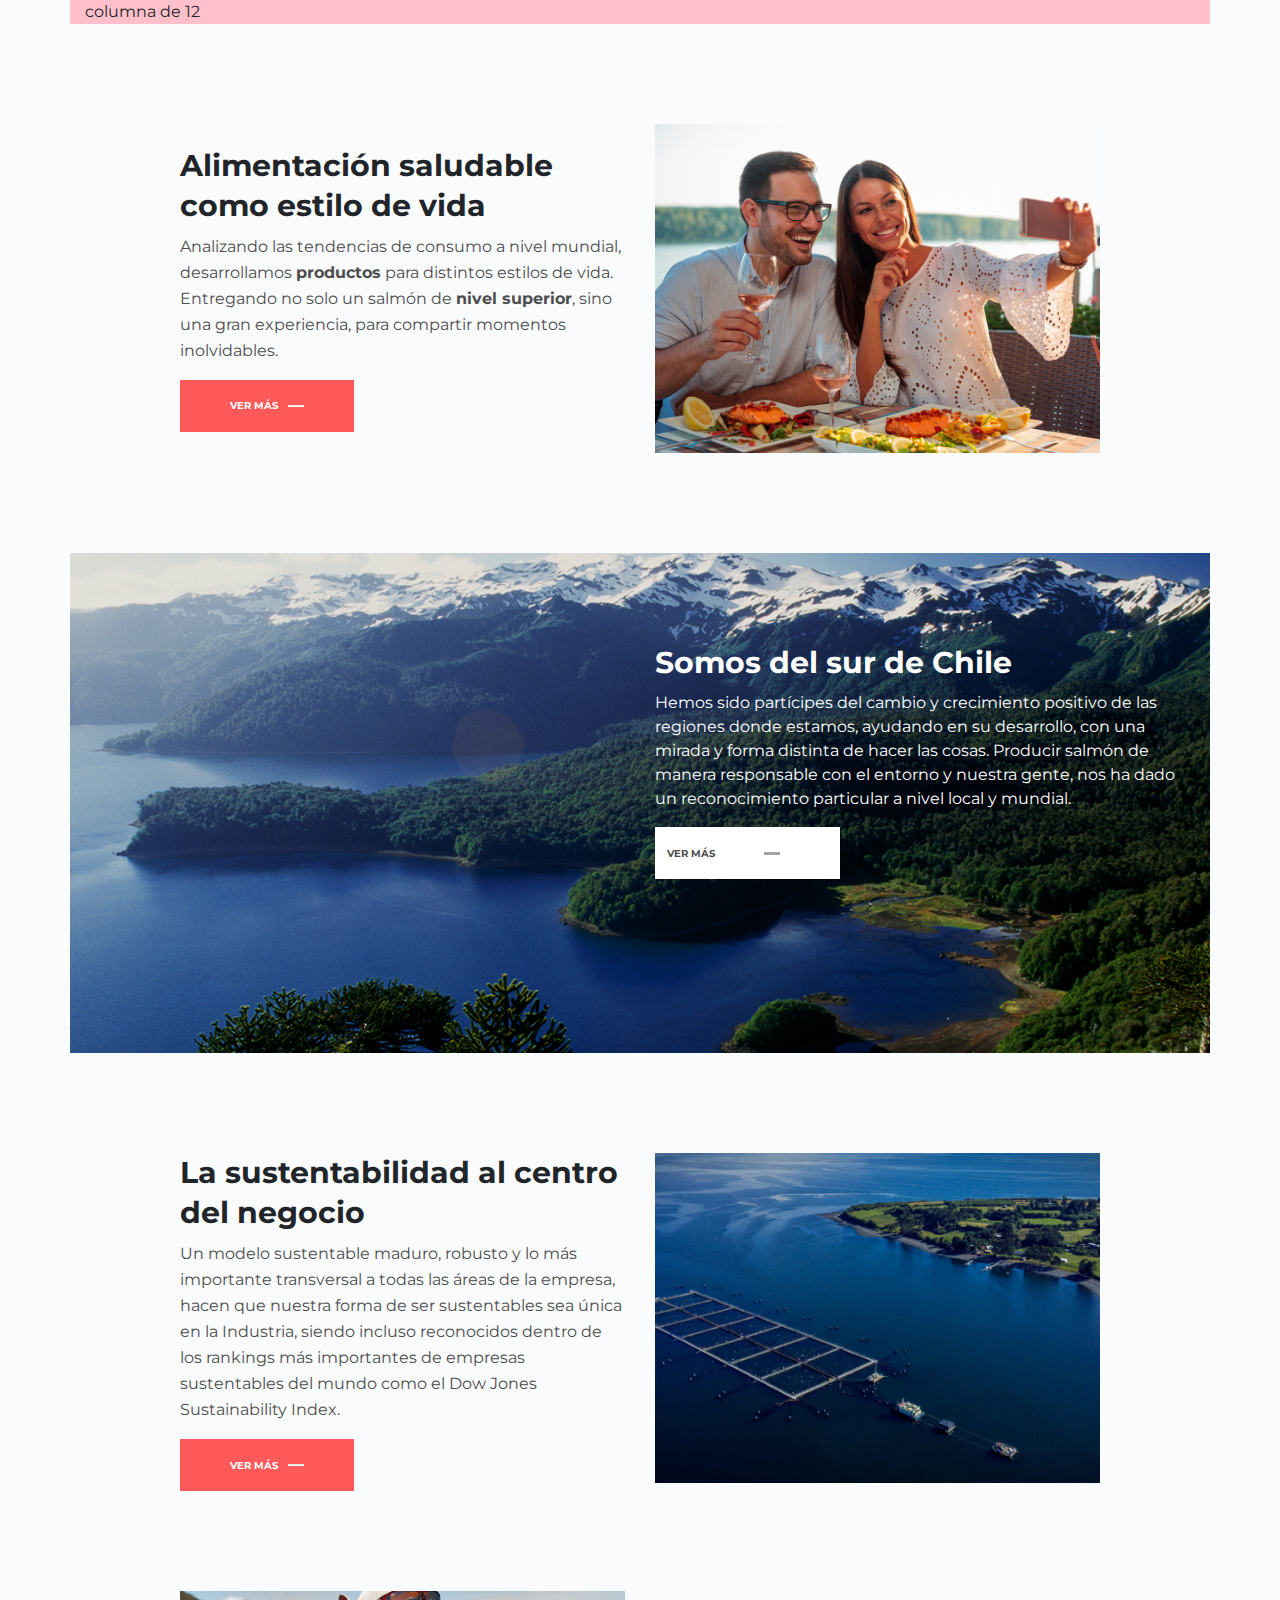
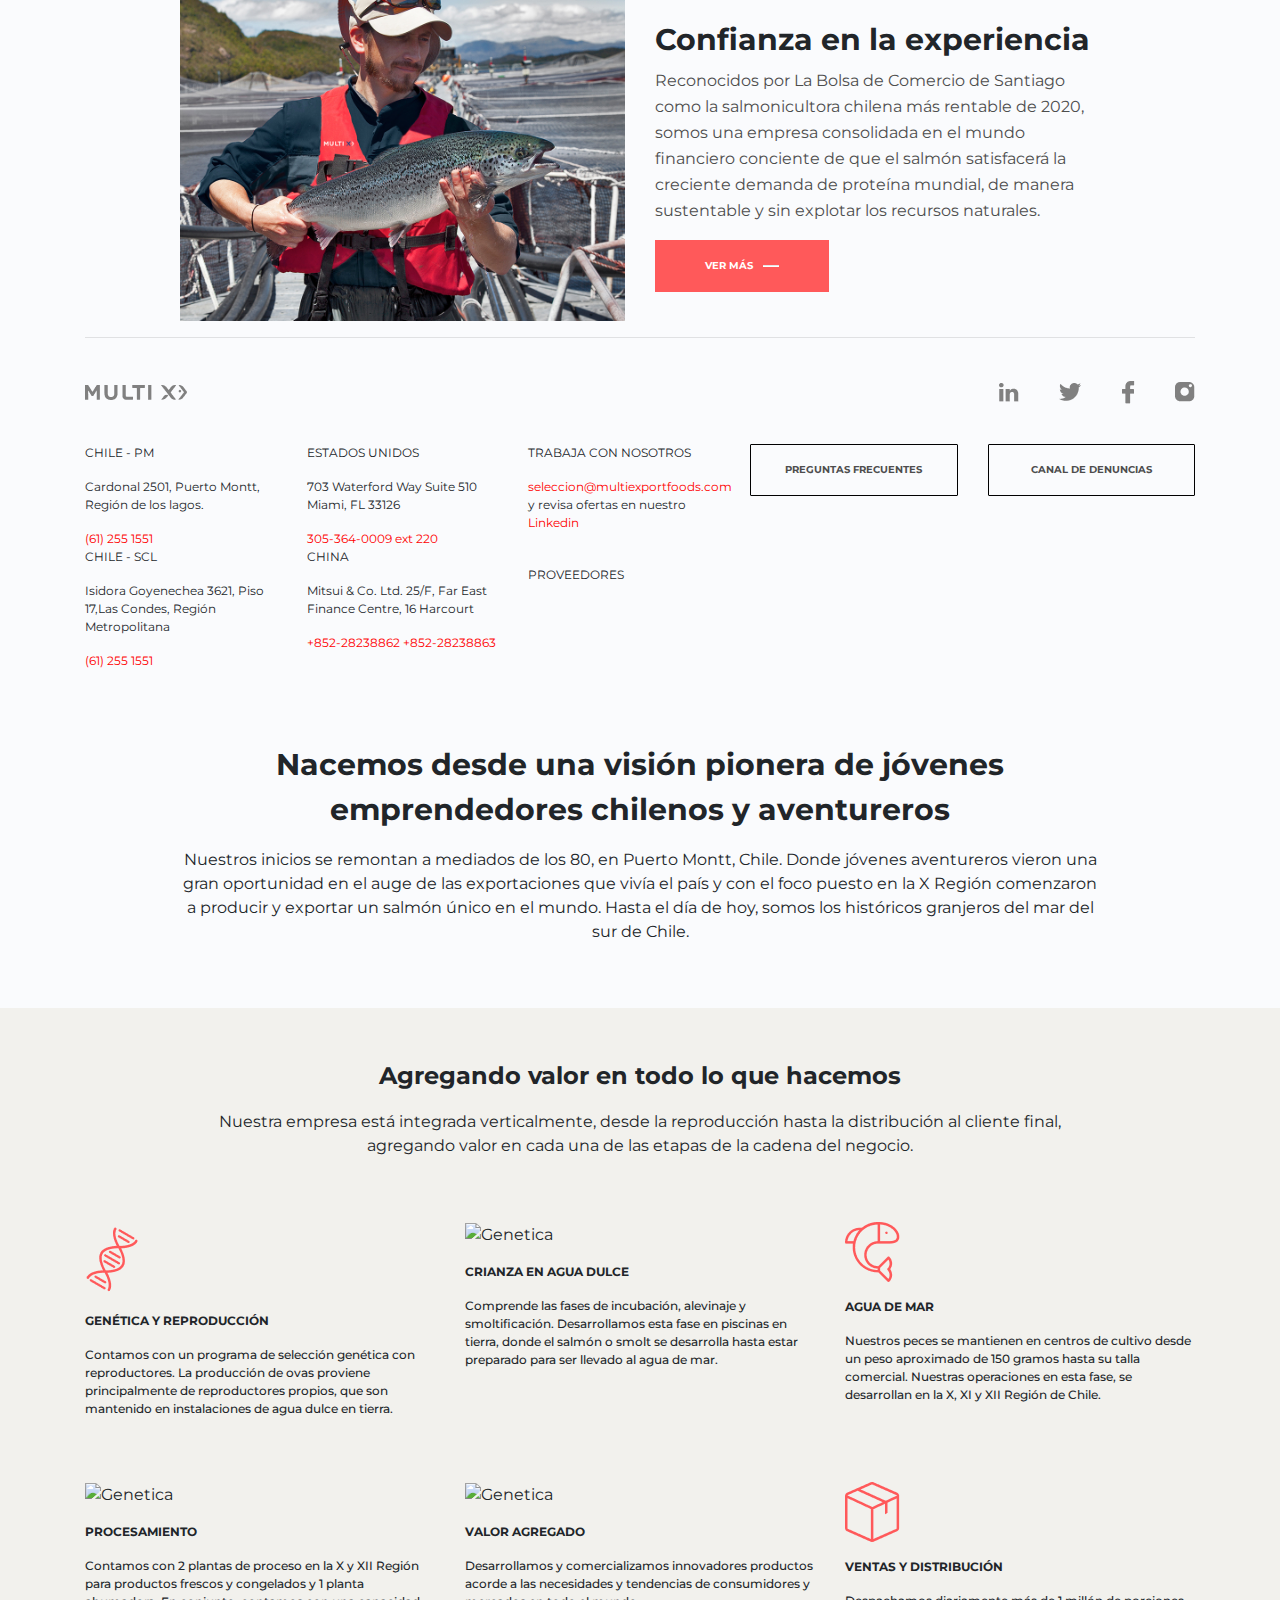
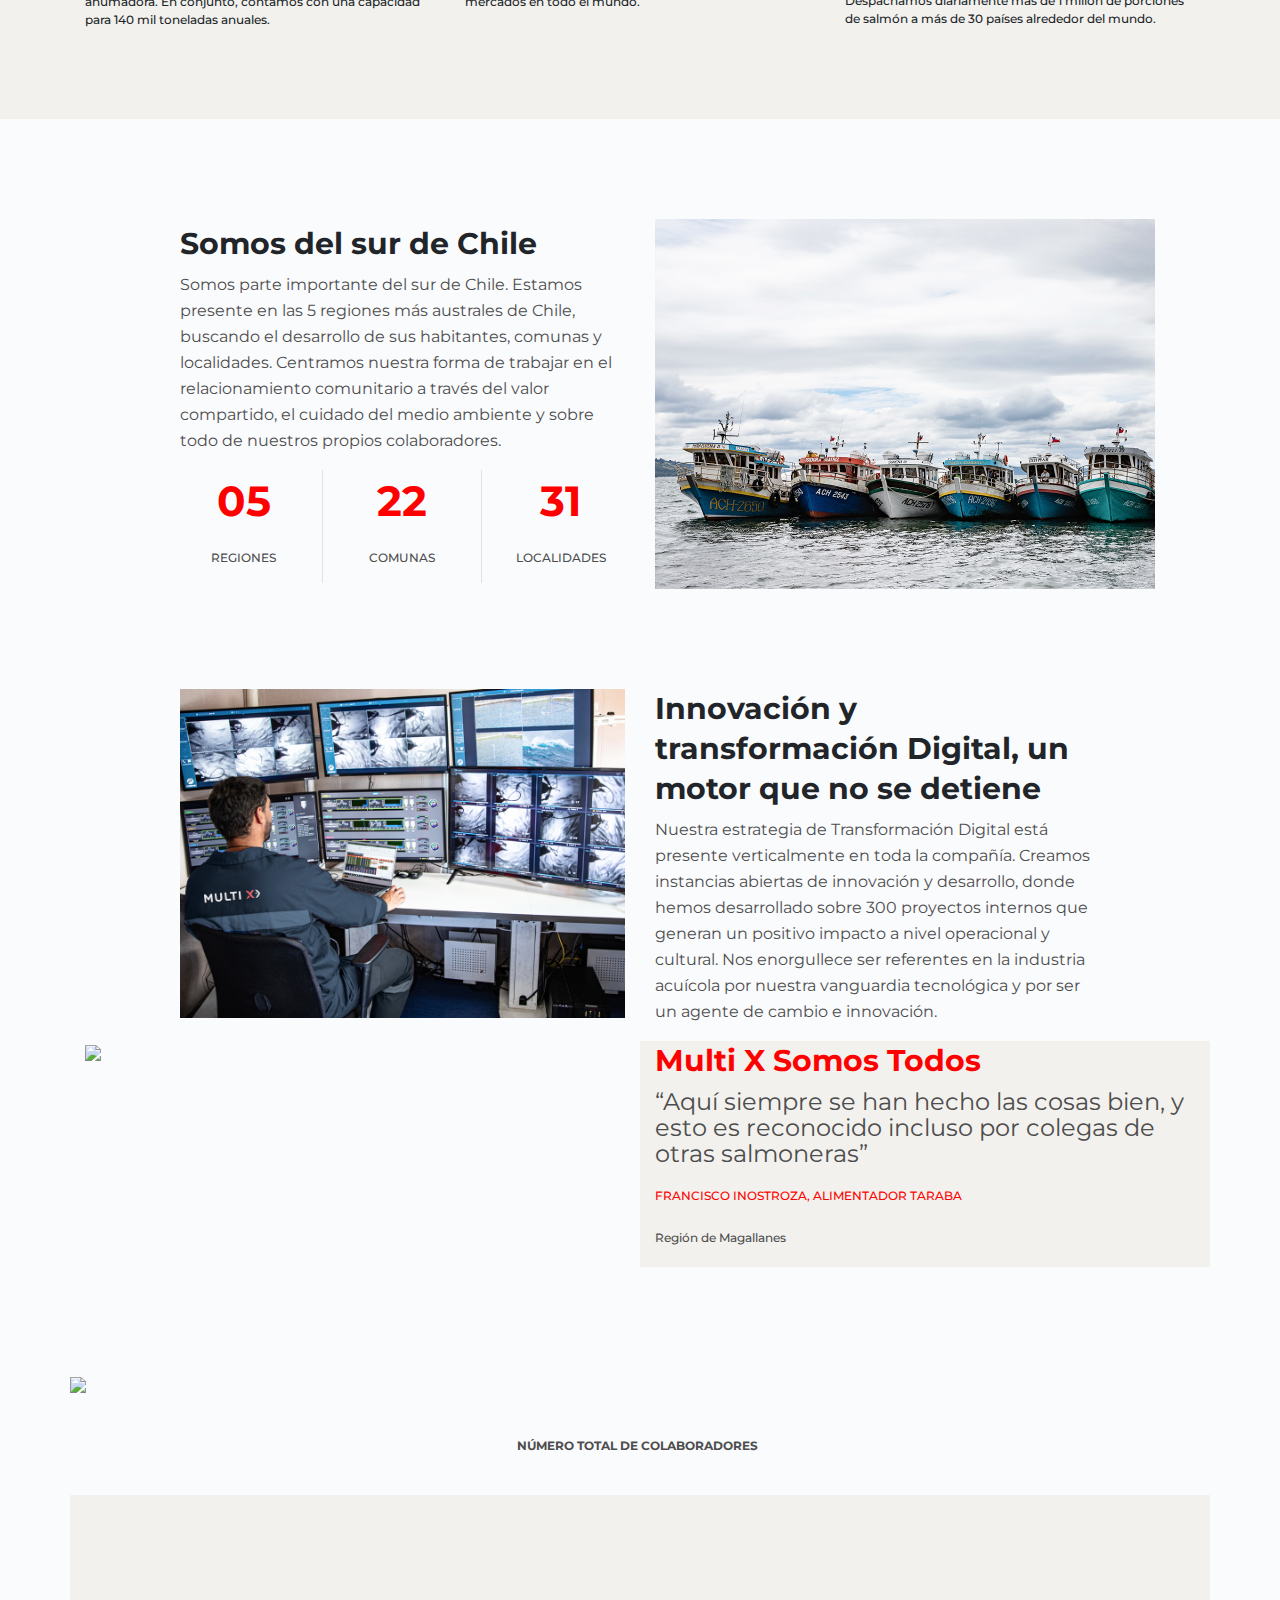
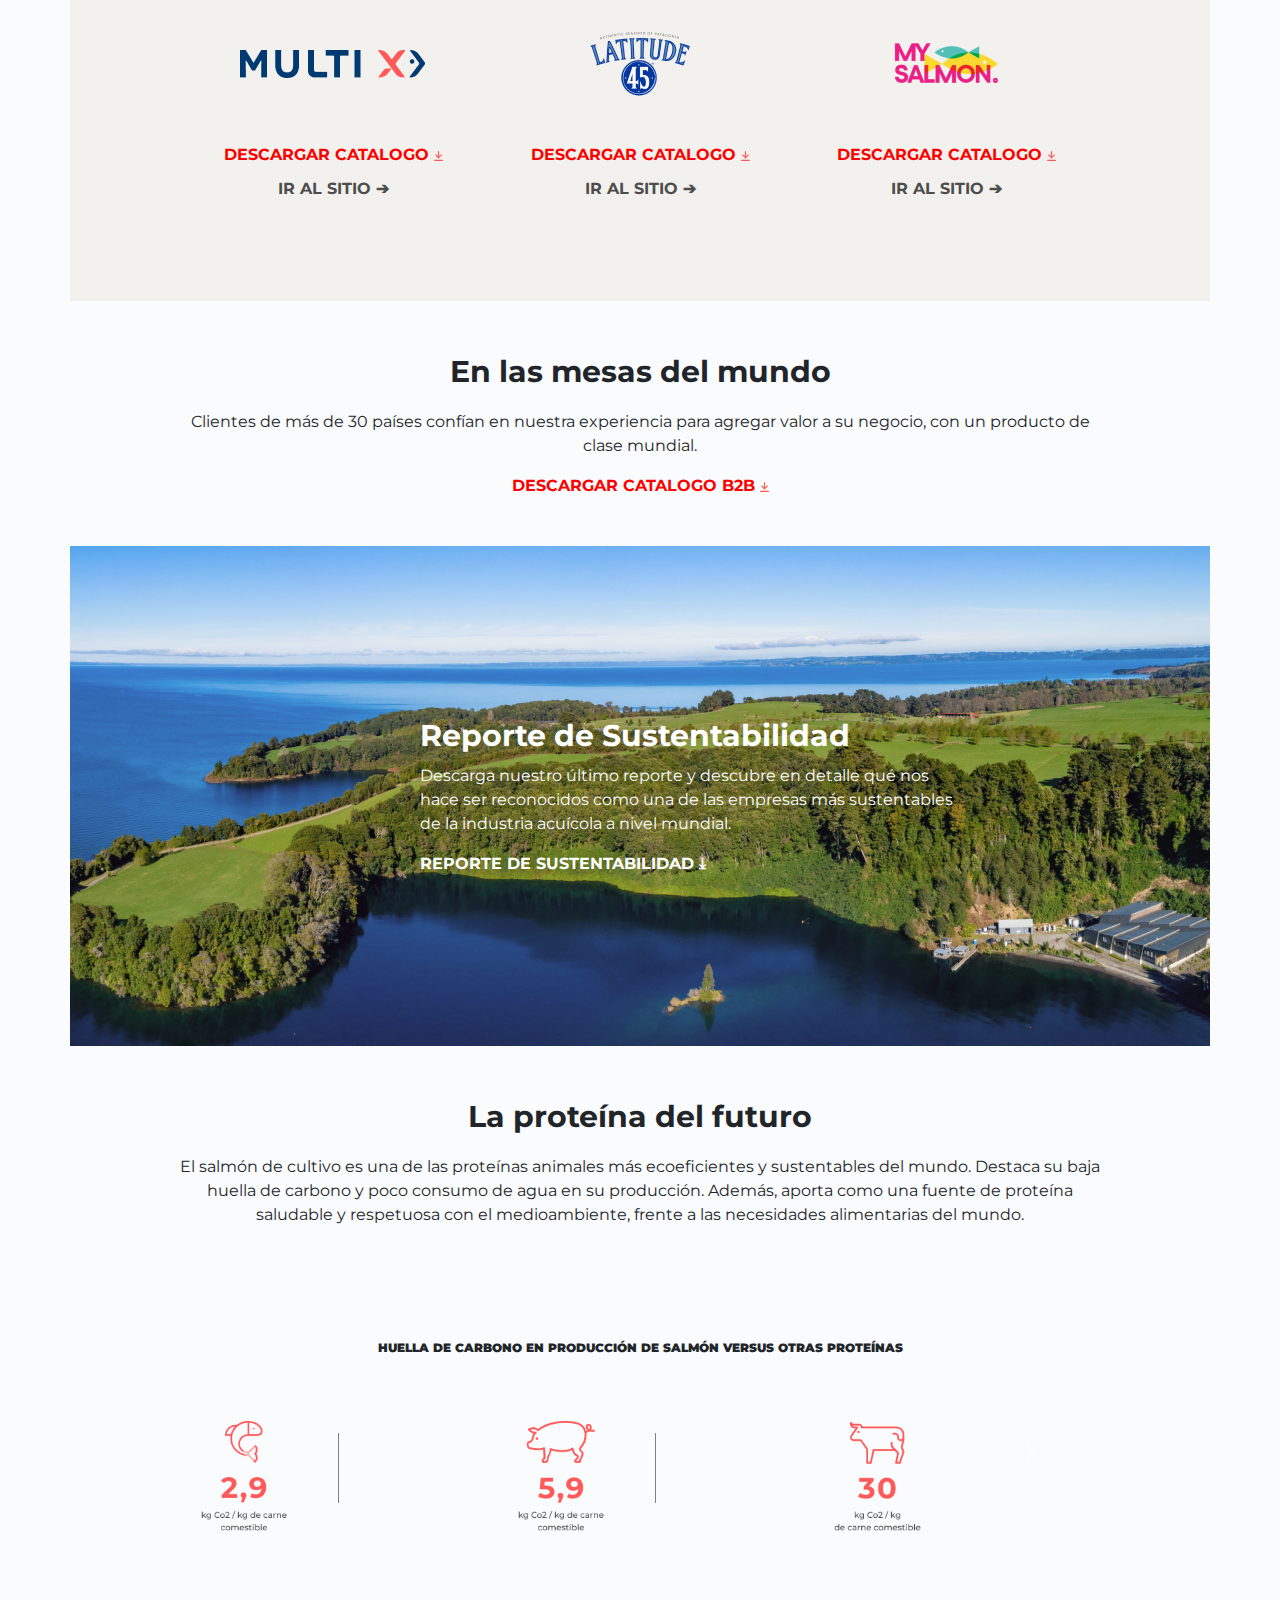
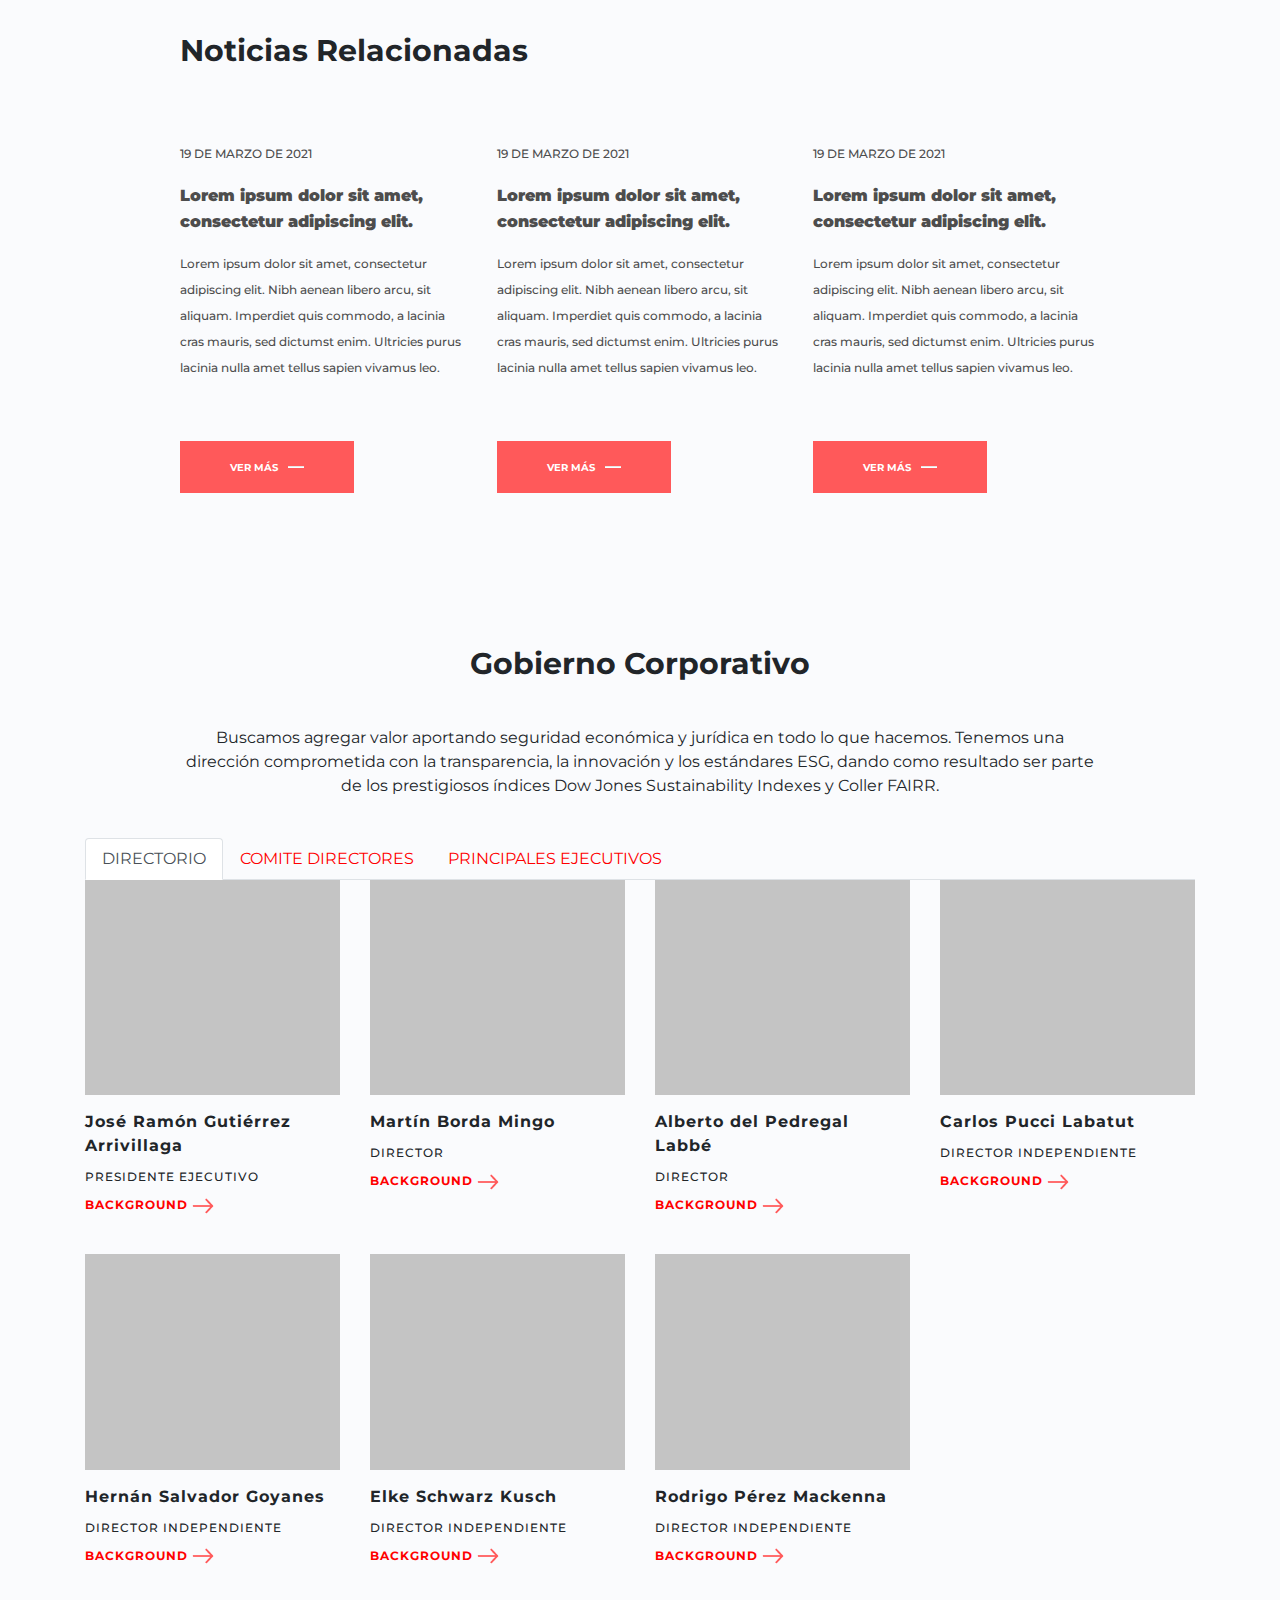
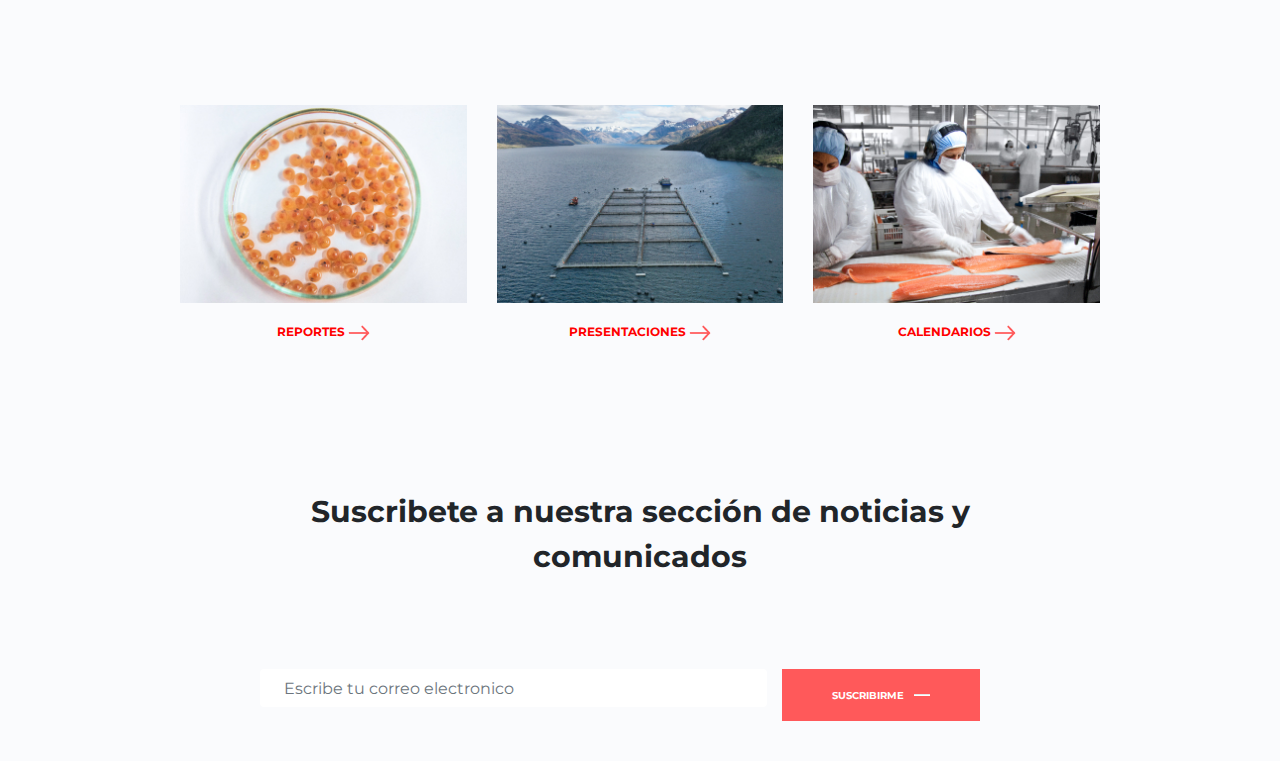
==== index.html @ 33942fae "Arreglos responsive" ====
<!DOCTYPE html>
<html lang="">
<head>
    <meta charset="UTF-8">
    <meta http-equiv="X-UA-Compatible" content="IE=edge">
    <meta name="viewport" content="width=device-width, initial-scale=1.0">
    <title></title>
    <meta name="description" content="">
    <meta name="viewport" content="width=device-width, initial-scale=1">
    <link rel="stylesheet" href="css/bootstrap.min.css">
    <link rel="stylesheet" href="css/hamburgers.css">
    <link rel="stylesheet" href="css/font-awesome.min.css">
    <link rel="stylesheet" href="css/owl.carousel.min.css">
    <link rel="stylesheet" href="css/main.css">
    <link rel="stylesheet" href="css/helpers.css">
    <link rel="stylesheet" href="css/chioarc.css">
    <link href="https://fonts.googleapis.com/css?family=Montserrat:100,200,300,400,500,700" rel="stylesheet">
    <script src="js/vendor/jquery-3.3.1.min.js"></script>
    <script src="js/vendor/modernizr-2.8.3.min.js"></script>
</head>
<body>
<div class="container">
    <div class="row">
        <div class="col-md-12" style="background: pink">
            columna de 12
        </div>
    </div>
</div>
<!-- Hero y Hero invertido -->
<div class="container mt-100 mb-100">
    <div class="row">
        <div class="col-xl-10 offset-xl-1 col-md-12 offset-md-0" >
            <div class="row">
                <div class="col-md-12 col-lg-6 d-flex justify-content-center font30 flex-column">
                    <h2>Alimentación saludable como estilo de vida</h2>
                    <p class="column_container_text font16">Analizando las tendencias de consumo a nivel mundial, desarrollamos <b>productos</b> para distintos estilos de vida. Entregando no solo un salmón de <b>nivel superior</b>, sino una gran experiencia, para compartir momentos inolvidables.</p>
                    <div class="d-none d-lg-block d-xl-block">
                        <a href="" class="btn btn-red text-capitalize">VER MÁS<hr></a>
                    </div>
                </div>
                <div class="col-md-12 col-lg-6 text-center">
                    <img class="img-fluid" src="img/image26.jpg">
                    <a href="" class="btn btn-red text-capitalize mt-40 d-lg-none d-xl-none">VER MÁS<hr></a>
                </div>
            </div>
        </div>
    </div>
</div>
<!-- Banner 02-->
<div class="container" style="background-image: url(img/H321.png); height:500px;">
    <div class="row justify-content-center">
        <div class="col-md-6">
        </div>
        <div class="col-md-6 d-flex justify-content-center flex-column">
            <h2 class="color-white" style="justify-content: flex-end; margin-top: 90px">Somos del sur de Chile</h2>
            <p class="font16 color-white">Hemos sido partícipes del cambio y crecimiento positivo de las regiones donde estamos, ayudando en su desarrollo, con una mirada y forma distinta de hacer las cosas. Producir salmón de manera responsable con el entorno y nuestra gente, nos ha dado un reconocimiento particular a nivel local y mundial.</p>
            <a href="" class="btn btn-white text-capitalize">VER MÁS<hr color="#4D4D4D" /></a>
        </div>
    </div>
</div>
<!-- Imagen Derecha + parrafo -->
<div class="container mt-100 mb-100">
    <div class="row">
        <div class="col-md-10 offset-md-1">
            <div class="row">
                <div class="col-md-6 d-flex justify-content-center font30 flex-column">
                    <h2>La sustentabilidad al centro del negocio</h2>
                    <p class="column_container_text font16">Un modelo sustentable maduro, robusto y lo más importante transversal a todas las áreas de la empresa, hacen que nuestra forma de ser sustentables sea única en la Industria, siendo incluso reconocidos dentro de los rankings más importantes de empresas sustentables del mundo como el Dow Jones Sustainability Index.</p>
                    <a href="" class="btn btn-red text-capitalize">VER MÁS<hr color="#ffffff" /></a>
                </div>
                <div class="col-md-6">
                    <img class="img-fluid" src="img/image27.jpg">
                </div>
            </div>
        </div>
    </div>
</div>
<!-- Imagen Izquierda + parrafo -->
<div class="container">
    <div class="row">
        <div class="col-md-10 offset-md-1">
            <div class="row">
                <div class="col-md-6">
                    <img class="img-fluid" src="img/image25.jpg">
                </div>   
                <div class="col-md-6 d-flex justify-content-md-center font30 flex-column"> 
                    <h2>Confianza en la experiencia</h2>
                    <p class="column_container_text font16">Reconocidos por La Bolsa de Comercio de Santiago como la salmonicultora chilena más rentable de 2020, somos una empresa consolidada en el mundo financiero conciente de que el salmón satisfacerá la creciente demanda de proteína mundial, de manera sustentable y sin explotar los recursos naturales.</p>
                    <a href="" class="btn btn-red text-capitalize">VER MÁS<hr color="#ffffff" /></a>
                </div>
            </div>
        </div>
    </div>
</div>


<!-- Footer-->
<footer>
    <div class="container"> 
        <hr class="new1"> 
        <br>      
        <div class="row footer_multix">
            <div class="col-md-6" >
                <img src="img/multiX.png" ALT="MultiX" WIDTH=102 height=15>
            </div>
            <div class="col-md-6 footer_multix__nav d-flex justify-content-end">
                <a href="" class="ml-40"><img src="img/in.png" alt="Linkedin" ></a>
                <a href="" class="ml-40"><img src="img/tw.png" alt="Twitter" ></a>
                <a href="" class="ml-40"><img src="img/fb.png" alt="Facebook" ></a>
                <a href="" class="ml-40"><img src="img/ins.png" alt="Instagram" ></a>
            </div>
        </div>
        <div class="row mt-40">
            <div class="col-md-7">
                <div class="row">
                    <div class="col-md-4 font12">
                        <p>CHILE - PM</p>
                        <p>Cardonal 2501, Puerto Montt, Región de los lagos.</p>
                        <a href="tel:+612551551" class="color-red">(61) 255 1551</a>
                        <br>
                        <p>CHILE - SCL</p>
                        <p>Isidora Goyenechea 3621, Piso 17,Las Condes, Región Metropolitana</p>
                        <a href="tel:+612551551" class="color-red">(61) 255 1551</a>
                    </div>
                    <div class="col-md-4 font12">
                        <p>ESTADOS UNIDOS</p>
                        <p>703 Waterford Way Suite 510 Miami, FL 33126</p>
                        <a href="tel:3053640009" class="color-red">305-364-0009 ext 220</a>
                        <br>
                        <p>CHINA</p>
                        <p>Mitsui & Co. Ltd. 25/F, Far East Finance Centre, 16 Harcourt</p>
                        <a href="tel:+85228238862" class="color-red">+852-28238862</a>
                        <a href="tel:+85228238863" class="color-red">+852-28238863</a>
                    </div>
                    <div class="col-md-4 font12">
                        <p>TRABAJA CON NOSOTROS</p>
                        <p><a href="mailto:seleccion@multiexportfoods.com">seleccion@multiexportfoods.com</a> y revisa ofertas en nuestro <a href="">Linkedin</a></p>
                        <br>
                        <p>PROVEEDORES</p>
                    </div>
                </div>
            </div>
            <div class="col-md-5 font12">
                <div class="row">
                    <div class="col-md-6">
                        <a href="" class="btn btn-white-border">PREGUNTAS FRECUENTES</a>
                    </div>
                    <div class="col-md-6">
                        <a href="" class="btn btn-white-border">CANAL DE DENUNCIAS</a>
                    </div>
                </div>
            </div>
        </div> 
        <br>  
    </div>
</footer>
<!-- END Footer-->
<!-- Banner principa interiores-->
<div class="container">
    <div class="row">
        <div class="col-md-10 offset-md-1 d-flex justify-content-md-center flex-column text-center bg-whitegray">
            <br><br>
            <p class="font700 font30">Nacemos desde una visión pionera de jóvenes emprendedores chilenos y aventureros</p>
            <p class="font400 font16 lh24">Nuestros inicios se remontan a mediados de los 80, en Puerto Montt, Chile. Donde jóvenes aventureros vieron una gran oportunidad en el auge de las exportaciones que vivía el país y con el foco puesto en la X Región comenzaron a producir y exportar un salmón único en el mundo. Hasta el día de hoy, somos los históricos granjeros del mar del sur de Chile.</p>
            <br><br>
        </div>
    </div>  
</div>
<!-- Servicios-->
<div class="bg-grey-light pt-50 pb-50">
    <div class="container">
        <div class="row">
            <div class="col-md-10 offset-md-1 text-center">
                <p class="font700 font24">Agregando valor en todo lo que hacemos</p>
                <p class="font400 font16">Nuestra empresa está integrada verticalmente, desde la reproducción hasta la distribución al cliente final, agregando valor en cada una de las etapas de la cadena del negocio.</p>
                <br><br>
            </div>
        </div>

        <div class="row">
            <div class="col-md-4" >
                <p><img src="img/genetica.png" ALT="Genetica"></img><br></p>
                <p class="font700 font12">GENÉTICA Y REPRODUCCIÓN</p>
                <p class="font500 font12">Contamos con un programa de selección genética con reproductores. La producción de ovas proviene principalmente de reproductores propios, que son mantenido en instalaciones de agua dulce en tierra. </p>
            </div>
            <div class="col-md-4" >
                <p><img src="img/agua.png" ALT="Genetica"></img><br></p>
                <p class="font700 font12">CRIANZA EN AGUA DULCE</p>
                <p class="font500 font12">Comprende las fases de incubación, alevinaje y smoltificación. Desarrollamos esta fase en piscinas en tierra, donde el salmón o smolt se desarrolla hasta estar preparado para ser llevado al agua de mar.</p>
            </div>
            <div class="col-md-4" >
                <p><img src="img/mar.png" ALT="Genetica"></img><br></p>
                <p class="font700 font12">AGUA DE MAR</p>
                <p class="font500 font12">Nuestros peces se mantienen en centros de cultivo desde un peso aproximado de 150 gramos hasta su talla comercial. Nuestras operaciones en esta fase, se desarrollan en la X, XI y XII Región de Chile. </p>
            </div>
        </div>
        <br><br>
        <div class="row">
            <div class="col-md-4" >
                <p><img src="img/procesamiento.png" ALT="Genetica"></img><br></p>
                <p class="font700 font12">PROCESAMIENTO</p>
                <p class="font500 font12">Contamos con 2 plantas de proceso en la X y XII Región para productos frescos y congelados y 1 planta ahumadora. En conjunto, contamos con una capacidad para 140 mil toneladas anuales.</p>
            </div>
            <div class="col-md-4" >
                <p><img src="img/valor.png" ALT="Genetica"></img><br></p>
                <p class="font700 font12">VALOR AGREGADO</p>
                <p class="font500 font12">Desarrollamos  y comercializamos innovadores productos acorde a las necesidades y tendencias de consumidores y mercados en todo el mundo. </p>
            </div>
            <div class="col-md-4" >
                <p><img src="img/distribucion.png" ALT="Genetica"></img><br></p>
                <p class="font700 font12">VENTAS Y DISTRIBUCIÓN</p>
                <p class="font500 font12">Despachamos diariamente más de 1 millón de porciones de salmón a más de 30 países alrededor del mundo. </p>
            </div>
        </div>
        <br>
    </div>
</div>

<!-- Somos el sur de chile -->
<div class="container mt-100 mb-100">
    <div class="row">
        <div class="col-md-10 offset-md-1">
            <div class="row">
                <div class="col-md-6 d-flex justify-content-center font30 flex-column">
                    <h2>Somos del sur de Chile</h2>
                    <p class="column_container_text font16">Somos parte importante del sur de Chile. Estamos presente en las 5 regiones más australes de Chile, buscando el desarrollo de sus habitantes, comunas y localidades. Centramos nuestra forma de trabajar en el relacionamiento comunitario a través del valor compartido, el cuidado del medio ambiente y sobre todo de nuestros propios colaboradores. </p>
                    <div class="row">
                        <div class="col-md-4 d-flex justify-content-center border-right border-right--grey-light flex-column text-center">
                            <p class="font42 font700 color-red">05</p>
                            <p class="font12 font500 color-gray">REGIONES</p>  
                        </div>
                        
                        <div class="col-md-4 d-flex justify-content-center border-right border-right--grey-light flex-column text-center">
                            <p class="font42 font700 color-red">22</p>
                            <p class="font12 font500 color-gray">COMUNAS</p>
                        </div>
                        
                        <div class="col-md-4 d-flex justify-content-center flex-column text-center">
                            <p class="font42 font700 color-red">31</p>
                            <p class="font12 font500 color-gray">LOCALIDADES</p>
                        </div>
                    </div>
                </div>
                <div class="col-md-6">
                    <img class="" src="img/image21.png">
                </div>
            </div>
        </div>
    </div>
</div>
<!-- Innovacion y transformacion digital-->
<div class="container">
    <div class="row">
        <div class="col-md-10 offset-md-1">
            <div class="row">
                <div class="col-md-12 col-lg-6 order-lg-1 d-flex justify-content-md-center font30 flex-column mb-lg-20"> 
                    <h2>Innovación y transformación Digital, un motor que no se detiene</h2>
                    <p class="column_container_text font16">Nuestra estrategia de Transformación Digital está presente verticalmente en toda la compañía. Creamos instancias abiertas de innovación y desarrollo, donde hemos desarrollado sobre 300 proyectos internos que generan un positivo impacto a nivel operacional y cultural. Nos enorgullece ser referentes en la industria acuícola por nuestra vanguardia tecnológica y por ser un agente de cambio e innovación. </p>
                </div>
                <div class="col-md-12 col-lg-6">
                    <img class="img-fluid" src="img/image22.png">
                </div>
            </div>
        </div>
    </div>
</div> 
<!-- Banner 03 -->
<div class="container">
    <div class="row">
        <div class="col-6">
            <img class="" src="img/nuestragente02.jpg">
        </div>   
        <div class="col-6 d-flex justify-content-md-center font30 color-red flex-column " style="background: #F2F1ED "> 
            <h2>Multi X Somos Todos</h2>
            <p class="column_container_text font24 font400">“Aquí siempre se han hecho las cosas bien, y esto es reconocido incluso por colegas de otras salmoneras”</p>
            <p class="column_container_text font12 font500 color-red">FRANCISCO INOSTROZA, ALIMENTADOR TARABA</p>
            <p class="column_container_text font12 font500 ">Región de Magallanes</p>
        </div>
    </div>
</div>
<!-- Destacado 01 -->
<div class="container mt-20 mb-20">
    <div class="row">
        <div class="col d-flex justify-content-md-center" style="padding:90px 0px 0px 0px">
            <img class="img-fluid" src="img/group52.png"></img>
        </div>
    </div>    
    <div class="row">
        <div class="col d-flex justify-content-md-center" style="padding:40px 5px 0px 0px">
            <p class="column_container_text font12 font700 ">NÚMERO TOTAL DE COLABORADORES</p>
        </div>   
    </div>
</div>
<!-- Destacado 02 -->
<div class="container pt-100 pb-100 bg-grey-light">
    <div class="row">
        <div class="col-md-10 offset-md-1 d-flex justify-content-md-center flex-row align-items-center" >
            <div class="col-12 col-md-4 d-flex justify-content-md-center flex-column align-items-center">
                <div class="square-responsive">
                    <div class="square-responsive__inner d-flex justify-content-center align-items-center">
                        <img class="" src="img/LogoMultiX.png">
                    </div>
                </div>
                <a href="" class="color-red text700 text12 mb-10 mt-10"><b>DESCARGAR CATALOGO </b><img src="img/flechaabajo.png"></a>
                <a href="" class="color-gray text700 text12 n1"><b>IR AL SITIO &#10132;</b></a>
            </div>
            <div class="col-12 col-md-4 d-flex justify-content-md-center flex-column align-items-center">
                <div class="square-responsive">
                    <div class="square-responsive__inner d-flex justify-content-center align-items-center">
                        <img class="" src="img/LogoLatitude.png"></img>
                    </div>
                </div>
                <a href="" class="color-red text700 text12 mb-10 mt-10"><b>DESCARGAR CATALOGO </b><img src="img/flechaabajo.png"></a>
                <a href="" class="color-gray text700 text12 n1"><b>IR AL SITIO &#10132;</b></a>
            </div>
            <div class="col-12 col-md-4 d-flex justify-content-md-center flex-column align-items-center">
                <div class="square-responsive">
                    <div class="square-responsive__inner d-flex justify-content-center align-items-center">
                        <img class="" src="img/LogoMySalmon.png"></img>
                    </div>
                </div>
                <a href="" class="color-red text700 text12 mb-10 mt-10"><b>DESCARGAR CATALOGO </b><img src="img/flechaabajo.png"></a>
                <a href="" class="color-gray text700 text12 n1"><b>IR AL SITIO &#10132;</b></a>
            </div>
        </div>
    </div>    
</div>
<!-- Destacado 03-->
<div class="container">
    <div class="row">
        <div class="col-md-10 offset-md-1 d-flex justify-content-md-center flex-column text-center bg-whitegray">
            <br><br>
            <p class="font700 font30">En las mesas del mundo</p>
            <p class="font400 font16 lh24">Clientes de más de 30 países confían en nuestra experiencia para agregar valor a su negocio, con un producto de clase mundial.</p>
            <a href="" class="color-red text700 text12 "style="white-space:nowrap;"><b>DESCARGAR CATALOGO B2B </b><img src="img/flechaabajo.png"></img></a>
            <br><br>
        </div>
    </div>  
</div>
<!-- Sustentabilidad-->
<div class="container" style="background-image: url(img/image31.jpg); height:500px;">
    <div class="row d-flex justify-content-center">
        <div class="col-md-6 d-flex justify-content-center flex-column mt-80 ml-100 mb-60"">
            <h2 class="color-white d-flex justify-content-start mt-90">Reporte de Sustentabilidad</h2>
            <p class="font16 color-white">Descarga nuestro último reporte y descubre en detalle qué nos hace ser reconocidos como una de las empresas más sustentables de la industria acuícola a nivel mundial.</p>
            <a href="" class="n2 color-white text700 text12 "><b>REPORTE DE SUSTENTABILIDAD  &#10515;</b></a>
        </div>
        <div class="col-md-6">
        </div>
    </div>
</div>
<!-- Destacado 04-->
<div class="container">
    <div class="row">
        <div class="col-md-10 offset-md-1 d-flex justify-content-md-center flex-column text-center bg-whitegray">
            <br><br>
            <p class="font700 font30">La proteína del futuro</p>
            <p class="font400 font16 lh24">El salmón de cultivo es una de las proteínas animales más ecoeficientes y sustentables del mundo. Destaca su baja huella de carbono y poco consumo de agua en su producción. Además, aporta como una fuente de proteína saludable y respetuosa con el medioambiente, frente a las necesidades alimentarias del mundo.</p>
            <br><br>
        </div>
    </div>  
</div>
<!-- Slider 01-->
<div class="container">
    <div class="row">
        <div class="col-md-10 offset-md-1 d-flex justify-content-md-center flex-column text-center bg-whitegray">
            <br><br>
            <p class="font700 font12"><b>HUELLA DE CARBONO EN PRODUCCIÓN DE SALMÓN VERSUS OTRAS PROTEÍNAS</b></p>

            <div id="carouselControls" class="carousel slide" data-ride="carousel">
                <div class="carousel-inner">
                    <div class="carousel-item active">
                        <br><br>
                        <div class="row">
                            <div class="col-md-2 d-flex justify-content-center flex-column text-center">
                                <img class="d-block w-100" src="img/pescado.png" alt="First slide">
                            </div>
                            <div class="col-md-2 d-flex justify-content-center flex-column text-center">
                                <p class="vertical-line"></p>
                            </div>
                            <div class="col-md-2 d-flex justify-content-center flex-column text-center">
                                <img class="d-block w-100" src="img/cerdo.png" alt="First slide">
                            </div>
                            <div class="col-md-2 d-flex justify-content-center flex-column text-center">
                                <p class="vertical-line"></p>
                            </div>
                            <div class="col-md-2 d-flex justify-content-center flex-column text-center">
                                <img class="d-block w-100" src="img/carne.png" alt="First slide">
                            </div>
                            <div class="col-md-2 d-flex justify-content-center flex-column text-center">
                                <p></p>
                            </div>
                        </div>
                    </div>
                    <div class="carousel-item">
                        <img class="d-block w-100" src="img/HuelladeCarbono.jpg" alt="Second slide">
                    </div>
                    <div class="carousel-item">
                        <img class="d-block w-100" src="img/HuelladeCarbono.jpg" alt="Third slide">
                    </div>
                </div>
                <a class="carousel-control-prev" href="#carouselControls" role="button" data-slide="prev">
                    <span class="carousel-control-prev-icon" aria-hidden="true"></span>
                    <span class="sr-only">Previous</span>
                </a>
                <a class="carousel-control-next" href="#carouselControls" role="button" data-slide="next">
                    <span class="carousel-control-next-icon" aria-hidden="true"></span>
                    <span class="sr-only">Next</span>
                </a>
            </div>
        </div>
    </div>
</div>
<!-- Noticias 01 -->
<div class="container mt-100 mb-100">
    <div class="row">
        <div class="col-md-10 offset-md-1  font700 font 30">
            <h2 class="mb-70">Noticias Relacionadas</h2>
        </div>
        <div class="col-md-10 offset-md-1">
            <div class="row d-flex flex-nowrap">
                <div class="col-md-4 d-flex justify-content-center font30 flex-column">
                    <p class="column_container_text font500 font12">19 DE MARZO DE 2021</p>
                    <p class="column_container_text font700 font16"><b>Lorem ipsum dolor sit amet, consectetur adipiscing elit.</b></p>
                    <p class="column_container_text font500 font12 mb-60">Lorem ipsum dolor sit amet, consectetur adipiscing elit. Nibh aenean libero arcu, sit aliquam. Imperdiet quis commodo, a lacinia cras mauris, sed dictumst enim. Ultricies purus lacinia nulla amet tellus sapien vivamus leo.</p>
                    <a href="" class="btn btn-red text-capitalize">VER MÁS<hr color="#ffffff" /></a>
                </div>
                <div class="col-md-4 d-flex justify-content-center font30 flex-column">
                    <p class="column_container_text font500 font12">19 DE MARZO DE 2021</p>
                    <p class="column_container_text font700 font16"><b>Lorem ipsum dolor sit amet, consectetur adipiscing elit.</b></p>
                    <p class="column_container_text font500 font12 mb-60">Lorem ipsum dolor sit amet, consectetur adipiscing elit. Nibh aenean libero arcu, sit aliquam. Imperdiet quis commodo, a lacinia cras mauris, sed dictumst enim. Ultricies purus lacinia nulla amet tellus sapien vivamus leo.</p>
                    <a href="" class="btn btn-red text-capitalize">VER MÁS<hr color="#ffffff" /></a>
                </div>
                <div class="col-md-4 d-flex justify-content-center font30 flex-column">
                    <p class="column_container_text font500 font12">19 DE MARZO DE 2021</p>
                    <p class="column_container_text font700 font16"><b>Lorem ipsum dolor sit amet, consectetur adipiscing elit.</b></p>
                    <p class="column_container_text font500 font12 mb-60">Lorem ipsum dolor sit amet, consectetur adipiscing elit. Nibh aenean libero arcu, sit aliquam. Imperdiet quis commodo, a lacinia cras mauris, sed dictumst enim. Ultricies purus lacinia nulla amet tellus sapien vivamus leo.</p>
                    <a href="" class="btn btn-red text-capitalize">VER MÁS<hr color="#ffffff" /></a>
                </div>
            </div>
        </div>
    </div>
</div>
<!-- Team Tabs-->
<div class="container">
    <div class="row">
        <div class="col-md-10 offset-md-1 d-flex justify-content-md-center flex-column text-center bg-whitegray">
            <br><br>
            <p class="font700 font30 mb-40">Gobierno Corporativo</p>
            <p class="font400 font16 lh24 mb-40">Buscamos agregar valor aportando seguridad económica y jurídica en todo lo que hacemos. Tenemos una dirección comprometida con la transparencia, la innovación y los estándares ESG, dando como resultado ser parte de los prestigiosos índices Dow Jones Sustainability Indexes y Coller FAIRR.</p>
        </div>
    </div>








<nav>
    <div class="nav nav-tabs" id="nav-tab" role="tablist">
        <a class="nav-item nav-link active" id="nav-directorio-tab" data-toggle="tab" href="#nav-directorio" role="tab" aria-controls="nav-directorio" aria-selected="true">DIRECTORIO</a>
        <a class="nav-item nav-link" id="nav-comite-tab" data-toggle="tab" href="#nav-comite" role="tab" aria-controls="nav-comite" aria-selected="false">COMITE DIRECTORES</a>
        <a class="nav-item nav-link" id="nav-ejecutivos-tab" data-toggle="tab" href="#nav-ejecutivos" role="tab" aria-controls="nav-ejecutivos" aria-selected="false">PRINCIPALES EJECUTIVOS</a>
    </div>
</nav>
<div class="tab-content corporative-goberment" id="nav-tabContent">
    <div class="tab-pane fade show active" id="nav-directorio" role="tabpanel" aria-labelledby="nav-directorio-tab">
        <div class="row">
            <div class="col-md-3 d-flex flex-column text-left mb-40">
                <img class="mb-15" src="img/Rectangle25.png">
                <p class="font700 font16 mb-10">José Ramón Gutiérrez Arrivillaga</p>
                <p class="font500 font12 mb-10">PRESIDENTE EJECUTIVO</p>
                <a href="" class="font700 font12">BACKGROUND <img src="img/next.png"></img></a>
            </div>
            <div class="col-md-3 d-flex flex-column text-left mb-40">
                <img class="mb-15" src="img/Rectangle25.png">
                <p class="font700 font16 mb-10">Martín Borda Mingo</p>
                <p class="font500 font12 mb-10">DIRECTOR</p>
                <a href="" class="font700 font12">BACKGROUND <img src="img/next.png"></img></a>
            </div>
            <div class="col-md-3 d-flex flex-column text-left mb-40">
                <img class="mb-15" src="img/Rectangle25.png">
                <p class="font700 font16 mb-10">Alberto del Pedregal Labbé</p>
                <p class="font500 font12 mb-10">DIRECTOR</p>
                <a href="" class="font700 font12">BACKGROUND <img src="img/next.png"></img></a>
            </div>
            <div class="col-md-3 d-flex flex-column text-left mb-40">
                <img class="mb-15" src="img/Rectangle25.png">
                <p class="font700 font16 mb-10">Carlos Pucci Labatut</p>
                <p class="font500 font12 mb-10">DIRECTOR INDEPENDIENTE</p>
                <a href="" class="font700 font12">BACKGROUND <img src="img/next.png"></img></a>
            </div>
            <div class="col-md-3 d-flex flex-column text-left mb-40">
                <img class="mb-15" src="img/Rectangle25.png">
                <p class="font700 font16 mb-10">Hernán Salvador Goyanes</p>
                <p class="font500 font12 mb-10">DIRECTOR INDEPENDIENTE</p>
                <a href="" class="font700 font12">BACKGROUND <img src="img/next.png"></img></a>
            </div>
            <div class="col-md-3 d-flex flex-column text-left mb-40">
                <img class="mb-15" src="img/Rectangle25.png">
                <p class="font700 font16 mb-10">Elke Schwarz Kusch</p>
                <p class="font500 font12 mb-10">DIRECTOR INDEPENDIENTE</p>
                <a href="" class="font700 font12">BACKGROUND <img src="img/next.png"></img></a>
            </div>
            <div class="col-md-3 d-flex flex-column text-left mb-40">
                <img class="mb-15" src="img/Rectangle25.png">
                <p class="font700 font16 mb-10">Rodrigo Pérez Mackenna</p>
                <p class="font500 font12 mb-10">DIRECTOR INDEPENDIENTE</p>
                <a href="" class="font700 font12">BACKGROUND <img src="img/next.png"></img></a>
            </div>
        </div>
    </div>
    <div class="tab-pane fade" id="nav-comite" role="tabpanel" aria-labelledby="nav-comite-tab">
        Pendiente
    </div>
    <div class="tab-pane fade" id="nav-ejecutivos" role="tabpanel" aria-labelledby="nav-ejecutivos-tab">
        <div class="row">
            <div class="col-md-3 d-flex flex-column text-left mb-40">
                <img class="mb-15" src="img/Rectangle25.png">
                <p class="font700 font16 mb-10">Cristián Swett Plá</p>
                <p class="font500 font12 mb-10">GERENTE GENERAL</p>
                <a href="" class="font700 font12">BACKGROUND <img src="img/next.png"></img></a>
            </div>
            <div class="col-md-3 d-flex flex-column text-left mb-40">
                <img class="mb-15" src="img/Rectangle25.png">
                <p class="font700 font16 mb-10">Gino Manríquez Ossandón</p>
                <p class="font500 font12 mb-10">GERENTE ADMINISTRACIÓN Y FINANZAS CORPORATIVO</p>
                <a href="" class="font700 font12">BACKGROUND <img src="img/next.png"></img></a>
            </div>
            <div class="col-md-3 d-flex flex-column text-left mb-40">
                <img class="mb-15" src="img/Rectangle25.png">
                <p class="font700 font16 mb-10">Ricardo Grunwald Aravena</p>
                <p class="font500 font12 mb-10">GERENTE COMERCIAL</p>
                <a href="" class="font700 font12">BACKGROUND <img src="img/next.png"></img></a>
            </div>
            <div class="col-md-3 d-flex flex-column text-left mb-40">
                <img class="mb-15" src="img/Rectangle25.png">
                <p class="font700 font16 mb-10">Claudio Vera Silva</p>
                <p class="font500 font12 mb-10">GERENTE DE PROCESOS</p>
                <a href="" class="font700 font12">BACKGROUND <img src="img/next.png"></img></a>
            </div>
            <div class="col-md-3 d-flex flex-column text-left mb-40">
                <img class="mb-15" src="img/Rectangle25.png">
                <p class="font700 font16 mb-10">Martin Hepp</p>
                <p class="font500 font12 mb-10">GERENTE DE FARMING</p>
                <a href="" class="font700 font12">BACKGROUND <img src="img/next.png"></img></a>
            </div>
            <div class="col-md-3 d-flex flex-column text-left mb-40">
                <img class="mb-15" src="img/Rectangle25.png">
                <p class="font700 font16 mb-10">Francisco Lobos Fuentes</p>
                <p class="font500 font12 mb-10">GERENTE DE PERSONAS, SUSTENTABILIDAD Y ASUNTOS CORPORATIVOS</p>
                <a href="" class="font700 font12">BACKGROUND <img src="img/next.png"></img></a>
            </div>
            <div class="col-md-3 d-flex flex-column text-left mb-40">
                <img class="mb-15" src="img/Rectangle25.png">
                <p class="font700 font16 mb-10">Sebastian Ortega Sepúlveda</p>
                <p class="font500 font12 mb-10">GERENTE DE AUDITORÍA</p>
                <a href="" class="font700 font12">BACKGROUND <img src="img/next.png"></img></a>
            </div>
            <div class="col-md-3 d-flex flex-column text-left mb-40">
                <img class="mb-15" src="img/Rectangle25.png">
                <p class="font700 font16 mb-10">José Ramón Gutierrez del Pedregal</p>
                <p class="font500 font12 mb-10">GERENTE DE OPTIMIZACIÓN, INNOVACIÓN Y DESARROLLO.</p>
                <a href="" class="font700 font12">BACKGROUND <img src="img/next.png"></img></a>
            </div>
            <div class="col-md-3 d-flex flex-column text-left mb-40">
                <img class="mb-15" src="img/Rectangle25.png">
                <p class="font700 font16 mb-10">Pablo Rubén Bascuñan Serrano</p>
                <p class="font500 font12 mb-10">GERENTE DE OPTIMIZACIÓN, INNOVACIÓN Y DESARROLLO.</p>
                <a href="" class="font700 font12">BACKGROUND <img src="img/next.png"></img></a>
            </div>
        </div>
    </div>
</div>



    
</div>
<!-- Destacado 05 -->
<div class="container mt-100 mb-100">
    <div class="row" >
        <div class="col-md-10 offset-md-1">
            <div class="row d-flex flex-nowrap">
                <div class="col-md-4 d-flex justify-content-center flex-column">
                    <img class="img-fluid mb-20" src="img/image28.jpg"></img>
                    <a href="" class="font700 font12 text-center">REPORTES <img src="img/next.png"></img></a>
                </div>
                <div class="col-md-4 d-flex justify-content-center flex-column">
                    <img class="img-fluid mb-20" src="img/image29.jpg"></img>
                    <a href="" class="font700 font12 text-center">PRESENTACIONES <img src="img/next.png"></img></a>
                </div>
                <div class="col-md-4 d-flex justify-content-center flex-column">
                    <img class="img-fluid mb-20" src="img/image30.jpg"></img>
                    <a href="" class="font700 font12 text-center">CALENDARIOS <img src="img/next.png"></img></a>
                </div>
            </div>
        </div>
    </div>
</div>
<!-- Newsletter-->
<section class="subscription">
    <div class="container">
        <div class="row">
            <div class="col-md-8 offset-md-2 d-flex justify-content-md-center flex-column text-center bg-whitegray bm-60">
                <br><br>
                <p class="font700 font30 mb-90">Suscribete a nuestra sección de noticias y comunicados</p>
                <div class="row">
                    <div class="col-md-8 d-flex justify-content-center flex-column">
                        <form action="#" class="row flex-fill">
                            <input type="email" class="form-control px-4 border-0 w-100 text-center text-md-left" id="email" placeholder="Escribe tu correo electronico" name="email">
                        </form>

                    </div>
                    <div class="col-md-4 d-flex justify-content-end flex-column mb-40">
                            <a href="" class="btn btn-red text-capitalize">SUSCRIBIRME<hr color="#ffffff" ></a>
                    </div>
                </div>
            </div>
        </div>  
    </div>
</section>
<script src="js/vendor/popper.min.js"></script>
<script src="js/vendor/util.js"></script>
<script src="js/vendor/tooltip.js"></script>
<script src="js/vendor/bootstrap.min.js"></script>
<script src="js/vendor/owl.carousel.js"></script>
<script src="js/main.js"></script>
</body>
</html>
---- css/hamburgers.css ----
/*!
 * Hamburgers
 * @description Tasty CSS-animated hamburgers
 * @author Jonathan Suh @jonsuh
 * @site https://jonsuh.com/hamburgers
 * @link https://github.com/jonsuh/hamburgers
 */
.hamburger {
  padding: 15px 15px;
  display: inline-block;
  cursor: pointer;
  transition-property: opacity, filter;
  transition-duration: 0.15s;
  transition-timing-function: linear;
  font: inherit;
  color: inherit;
  text-transform: none;
  background-color: transparent;
  border: 0;
  margin: 0;
  overflow: visible; }
  .hamburger:hover {
    opacity: 0.7; }
  .hamburger.is-active:hover {
    opacity: 0.7; }
  .hamburger.is-active .hamburger-inner,
  .hamburger.is-active .hamburger-inner::before,
  .hamburger.is-active .hamburger-inner::after {
    background-color: #000; }

.hamburger-box {
  width: 40px;
  height: 24px;
  display: inline-block;
  position: relative; }

.hamburger-inner {
  display: block;
  top: 50%;
  margin-top: -2px; }
  .hamburger-inner, .hamburger-inner::before, .hamburger-inner::after {
    width: 40px;
    height: 4px;
    background-color: #000;
    border-radius: 4px;
    position: absolute;
    transition-property: transform;
    transition-duration: 0.15s;
    transition-timing-function: ease; }
  .hamburger-inner::before, .hamburger-inner::after {
    content: "";
    display: block; }
  .hamburger-inner::before {
    top: -10px; }
  .hamburger-inner::after {
    bottom: -10px; }

/*
   * 3DX
   */
.hamburger--3dx .hamburger-box {
  perspective: 80px; }

.hamburger--3dx .hamburger-inner {
  transition: transform 0.15s cubic-bezier(0.645, 0.045, 0.355, 1), background-color 0s 0.1s cubic-bezier(0.645, 0.045, 0.355, 1); }
  .hamburger--3dx .hamburger-inner::before, .hamburger--3dx .hamburger-inner::after {
    transition: transform 0s 0.1s cubic-bezier(0.645, 0.045, 0.355, 1); }

.hamburger--3dx.is-active .hamburger-inner {
  background-color: transparent !important;
  transform: rotateY(180deg); }
  .hamburger--3dx.is-active .hamburger-inner::before {
    transform: translate3d(0, 10px, 0) rotate(45deg); }
  .hamburger--3dx.is-active .hamburger-inner::after {
    transform: translate3d(0, -10px, 0) rotate(-45deg); }

/*
   * 3DX Reverse
   */
.hamburger--3dx-r .hamburger-box {
  perspective: 80px; }

.hamburger--3dx-r .hamburger-inner {
  transition: transform 0.15s cubic-bezier(0.645, 0.045, 0.355, 1), background-color 0s 0.1s cubic-bezier(0.645, 0.045, 0.355, 1); }
  .hamburger--3dx-r .hamburger-inner::before, .hamburger--3dx-r .hamburger-inner::after {
    transition: transform 0s 0.1s cubic-bezier(0.645, 0.045, 0.355, 1); }

.hamburger--3dx-r.is-active .hamburger-inner {
  background-color: transparent !important;
  transform: rotateY(-180deg); }
  .hamburger--3dx-r.is-active .hamburger-inner::before {
    transform: translate3d(0, 10px, 0) rotate(45deg); }
  .hamburger--3dx-r.is-active .hamburger-inner::after {
    transform: translate3d(0, -10px, 0) rotate(-45deg); }

/*
   * 3DY
   */
.hamburger--3dy .hamburger-box {
  perspective: 80px; }

.hamburger--3dy .hamburger-inner {
  transition: transform 0.15s cubic-bezier(0.645, 0.045, 0.355, 1), background-color 0s 0.1s cubic-bezier(0.645, 0.045, 0.355, 1); }
  .hamburger--3dy .hamburger-inner::before, .hamburger--3dy .hamburger-inner::after {
    transition: transform 0s 0.1s cubic-bezier(0.645, 0.045, 0.355, 1); }

.hamburger--3dy.is-active .hamburger-inner {
  background-color: transparent !important;
  transform: rotateX(-180deg); }
  .hamburger--3dy.is-active .hamburger-inner::before {
    transform: translate3d(0, 10px, 0) rotate(45deg); }
  .hamburger--3dy.is-active .hamburger-inner::after {
    transform: translate3d(0, -10px, 0) rotate(-45deg); }

/*
   * 3DY Reverse
   */
.hamburger--3dy-r .hamburger-box {
  perspective: 80px; }

.hamburger--3dy-r .hamburger-inner {
  transition: transform 0.15s cubic-bezier(0.645, 0.045, 0.355, 1), background-color 0s 0.1s cubic-bezier(0.645, 0.045, 0.355, 1); }
  .hamburger--3dy-r .hamburger-inner::before, .hamburger--3dy-r .hamburger-inner::after {
    transition: transform 0s 0.1s cubic-bezier(0.645, 0.045, 0.355, 1); }

.hamburger--3dy-r.is-active .hamburger-inner {
  background-color: transparent !important;
  transform: rotateX(180deg); }
  .hamburger--3dy-r.is-active .hamburger-inner::before {
    transform: translate3d(0, 10px, 0) rotate(45deg); }
  .hamburger--3dy-r.is-active .hamburger-inner::after {
    transform: translate3d(0, -10px, 0) rotate(-45deg); }

/*
   * 3DXY
   */
.hamburger--3dxy .hamburger-box {
  perspective: 80px; }

.hamburger--3dxy .hamburger-inner {
  transition: transform 0.15s cubic-bezier(0.645, 0.045, 0.355, 1), background-color 0s 0.1s cubic-bezier(0.645, 0.045, 0.355, 1); }
  .hamburger--3dxy .hamburger-inner::before, .hamburger--3dxy .hamburger-inner::after {
    transition: transform 0s 0.1s cubic-bezier(0.645, 0.045, 0.355, 1); }

.hamburger--3dxy.is-active .hamburger-inner {
  background-color: transparent !important;
  transform: rotateX(180deg) rotateY(180deg); }
  .hamburger--3dxy.is-active .hamburger-inner::before {
    transform: translate3d(0, 10px, 0) rotate(45deg); }
  .hamburger--3dxy.is-active .hamburger-inner::after {
    transform: translate3d(0, -10px, 0) rotate(-45deg); }

/*
   * 3DXY Reverse
   */
.hamburger--3dxy-r .hamburger-box {
  perspective: 80px; }

.hamburger--3dxy-r .hamburger-inner {
  transition: transform 0.15s cubic-bezier(0.645, 0.045, 0.355, 1), background-color 0s 0.1s cubic-bezier(0.645, 0.045, 0.355, 1); }
  .hamburger--3dxy-r .hamburger-inner::before, .hamburger--3dxy-r .hamburger-inner::after {
    transition: transform 0s 0.1s cubic-bezier(0.645, 0.045, 0.355, 1); }

.hamburger--3dxy-r.is-active .hamburger-inner {
  background-color: transparent !important;
  transform: rotateX(180deg) rotateY(180deg) rotateZ(-180deg); }
  .hamburger--3dxy-r.is-active .hamburger-inner::before {
    transform: translate3d(0, 10px, 0) rotate(45deg); }
  .hamburger--3dxy-r.is-active .hamburger-inner::after {
    transform: translate3d(0, -10px, 0) rotate(-45deg); }

/*
   * Arrow
   */
.hamburger--arrow.is-active .hamburger-inner::before {
  transform: translate3d(-8px, 0, 0) rotate(-45deg) scale(0.7, 1); }

.hamburger--arrow.is-active .hamburger-inner::after {
  transform: translate3d(-8px, 0, 0) rotate(45deg) scale(0.7, 1); }

/*
   * Arrow Right
   */
.hamburger--arrow-r.is-active .hamburger-inner::before {
  transform: translate3d(8px, 0, 0) rotate(45deg) scale(0.7, 1); }

.hamburger--arrow-r.is-active .hamburger-inner::after {
  transform: translate3d(8px, 0, 0) rotate(-45deg) scale(0.7, 1); }

/*
   * Arrow Alt
   */
.hamburger--arrowalt .hamburger-inner::before {
  transition: top 0.1s 0.1s ease, transform 0.1s cubic-bezier(0.165, 0.84, 0.44, 1); }

.hamburger--arrowalt .hamburger-inner::after {
  transition: bottom 0.1s 0.1s ease, transform 0.1s cubic-bezier(0.165, 0.84, 0.44, 1); }

.hamburger--arrowalt.is-active .hamburger-inner::before {
  top: 0;
  transform: translate3d(-8px, -10px, 0) rotate(-45deg) scale(0.7, 1);
  transition: top 0.1s ease, transform 0.1s 0.1s cubic-bezier(0.895, 0.03, 0.685, 0.22); }

.hamburger--arrowalt.is-active .hamburger-inner::after {
  bottom: 0;
  transform: translate3d(-8px, 10px, 0) rotate(45deg) scale(0.7, 1);
  transition: bottom 0.1s ease, transform 0.1s 0.1s cubic-bezier(0.895, 0.03, 0.685, 0.22); }

/*
   * Arrow Alt Right
   */
.hamburger--arrowalt-r .hamburger-inner::before {
  transition: top 0.1s 0.1s ease, transform 0.1s cubic-bezier(0.165, 0.84, 0.44, 1); }

.hamburger--arrowalt-r .hamburger-inner::after {
  transition: bottom 0.1s 0.1s ease, transform 0.1s cubic-bezier(0.165, 0.84, 0.44, 1); }

.hamburger--arrowalt-r.is-active .hamburger-inner::before {
  top: 0;
  transform: translate3d(8px, -10px, 0) rotate(45deg) scale(0.7, 1);
  transition: top 0.1s ease, transform 0.1s 0.1s cubic-bezier(0.895, 0.03, 0.685, 0.22); }

.hamburger--arrowalt-r.is-active .hamburger-inner::after {
  bottom: 0;
  transform: translate3d(8px, 10px, 0) rotate(-45deg) scale(0.7, 1);
  transition: bottom 0.1s ease, transform 0.1s 0.1s cubic-bezier(0.895, 0.03, 0.685, 0.22); }

/*
   * Arrow Turn
   */
.hamburger--arrowturn.is-active .hamburger-inner {
  transform: rotate(-180deg); }
  .hamburger--arrowturn.is-active .hamburger-inner::before {
    transform: translate3d(8px, 0, 0) rotate(45deg) scale(0.7, 1); }
  .hamburger--arrowturn.is-active .hamburger-inner::after {
    transform: translate3d(8px, 0, 0) rotate(-45deg) scale(0.7, 1); }

/*
   * Arrow Turn Right
   */
.hamburger--arrowturn-r.is-active .hamburger-inner {
  transform: rotate(-180deg); }
  .hamburger--arrowturn-r.is-active .hamburger-inner::before {
    transform: translate3d(-8px, 0, 0) rotate(-45deg) scale(0.7, 1); }
  .hamburger--arrowturn-r.is-active .hamburger-inner::after {
    transform: translate3d(-8px, 0, 0) rotate(45deg) scale(0.7, 1); }

/*
   * Boring
   */
.hamburger--boring .hamburger-inner, .hamburger--boring .hamburger-inner::before, .hamburger--boring .hamburger-inner::after {
  transition-property: none; }

.hamburger--boring.is-active .hamburger-inner {
  transform: rotate(45deg); }
  .hamburger--boring.is-active .hamburger-inner::before {
    top: 0;
    opacity: 0; }
  .hamburger--boring.is-active .hamburger-inner::after {
    bottom: 0;
    transform: rotate(-90deg); }

/*
   * Collapse
   */
.hamburger--collapse .hamburger-inner {
  top: auto;
  bottom: 0;
  transition-duration: 0.13s;
  transition-delay: 0.13s;
  transition-timing-function: cubic-bezier(0.55, 0.055, 0.675, 0.19); }
  .hamburger--collapse .hamburger-inner::after {
    top: -20px;
    transition: top 0.2s 0.2s cubic-bezier(0.33333, 0.66667, 0.66667, 1), opacity 0.1s linear; }
  .hamburger--collapse .hamburger-inner::before {
    transition: top 0.12s 0.2s cubic-bezier(0.33333, 0.66667, 0.66667, 1), transform 0.13s cubic-bezier(0.55, 0.055, 0.675, 0.19); }

.hamburger--collapse.is-active .hamburger-inner {
  transform: translate3d(0, -10px, 0) rotate(-45deg);
  transition-delay: 0.22s;
  transition-timing-function: cubic-bezier(0.215, 0.61, 0.355, 1); }
  .hamburger--collapse.is-active .hamburger-inner::after {
    top: 0;
    opacity: 0;
    transition: top 0.2s cubic-bezier(0.33333, 0, 0.66667, 0.33333), opacity 0.1s 0.22s linear; }
  .hamburger--collapse.is-active .hamburger-inner::before {
    top: 0;
    transform: rotate(-90deg);
    transition: top 0.1s 0.16s cubic-bezier(0.33333, 0, 0.66667, 0.33333), transform 0.13s 0.25s cubic-bezier(0.215, 0.61, 0.355, 1); }

/*
   * Collapse Reverse
   */
.hamburger--collapse-r .hamburger-inner {
  top: auto;
  bottom: 0;
  transition-duration: 0.13s;
  transition-delay: 0.13s;
  transition-timing-function: cubic-bezier(0.55, 0.055, 0.675, 0.19); }
  .hamburger--collapse-r .hamburger-inner::after {
    top: -20px;
    transition: top 0.2s 0.2s cubic-bezier(0.33333, 0.66667, 0.66667, 1), opacity 0.1s linear; }
  .hamburger--collapse-r .hamburger-inner::before {
    transition: top 0.12s 0.2s cubic-bezier(0.33333, 0.66667, 0.66667, 1), transform 0.13s cubic-bezier(0.55, 0.055, 0.675, 0.19); }

.hamburger--collapse-r.is-active .hamburger-inner {
  transform: translate3d(0, -10px, 0) rotate(45deg);
  transition-delay: 0.22s;
  transition-timing-function: cubic-bezier(0.215, 0.61, 0.355, 1); }
  .hamburger--collapse-r.is-active .hamburger-inner::after {
    top: 0;
    opacity: 0;
    transition: top 0.2s cubic-bezier(0.33333, 0, 0.66667, 0.33333), opacity 0.1s 0.22s linear; }
  .hamburger--collapse-r.is-active .hamburger-inner::before {
    top: 0;
    transform: rotate(90deg);
    transition: top 0.1s 0.16s cubic-bezier(0.33333, 0, 0.66667, 0.33333), transform 0.13s 0.25s cubic-bezier(0.215, 0.61, 0.355, 1); }

/*
   * Elastic
   */
.hamburger--elastic .hamburger-inner {
  top: 2px;
  transition-duration: 0.275s;
  transition-timing-function: cubic-bezier(0.68, -0.55, 0.265, 1.55); }
  .hamburger--elastic .hamburger-inner::before {
    top: 10px;
    transition: opacity 0.125s 0.275s ease; }
  .hamburger--elastic .hamburger-inner::after {
    top: 20px;
    transition: transform 0.275s cubic-bezier(0.68, -0.55, 0.265, 1.55); }

.hamburger--elastic.is-active .hamburger-inner {
  transform: translate3d(0, 10px, 0) rotate(135deg);
  transition-delay: 0.075s; }
  .hamburger--elastic.is-active .hamburger-inner::before {
    transition-delay: 0s;
    opacity: 0; }
  .hamburger--elastic.is-active .hamburger-inner::after {
    transform: translate3d(0, -20px, 0) rotate(-270deg);
    transition-delay: 0.075s; }

/*
   * Elastic Reverse
   */
.hamburger--elastic-r .hamburger-inner {
  top: 2px;
  transition-duration: 0.275s;
  transition-timing-function: cubic-bezier(0.68, -0.55, 0.265, 1.55); }
  .hamburger--elastic-r .hamburger-inner::before {
    top: 10px;
    transition: opacity 0.125s 0.275s ease; }
  .hamburger--elastic-r .hamburger-inner::after {
    top: 20px;
    transition: transform 0.275s cubic-bezier(0.68, -0.55, 0.265, 1.55); }

.hamburger--elastic-r.is-active .hamburger-inner {
  transform: translate3d(0, 10px, 0) rotate(-135deg);
  transition-delay: 0.075s; }
  .hamburger--elastic-r.is-active .hamburger-inner::before {
    transition-delay: 0s;
    opacity: 0; }
  .hamburger--elastic-r.is-active .hamburger-inner::after {
    transform: translate3d(0, -20px, 0) rotate(270deg);
    transition-delay: 0.075s; }

/*
   * Emphatic
   */
.hamburger--emphatic {
  overflow: hidden; }
  .hamburger--emphatic .hamburger-inner {
    transition: background-color 0.125s 0.175s ease-in; }
    .hamburger--emphatic .hamburger-inner::before {
      left: 0;
      transition: transform 0.125s cubic-bezier(0.6, 0.04, 0.98, 0.335), top 0.05s 0.125s linear, left 0.125s 0.175s ease-in; }
    .hamburger--emphatic .hamburger-inner::after {
      top: 10px;
      right: 0;
      transition: transform 0.125s cubic-bezier(0.6, 0.04, 0.98, 0.335), top 0.05s 0.125s linear, right 0.125s 0.175s ease-in; }
  .hamburger--emphatic.is-active .hamburger-inner {
    transition-delay: 0s;
    transition-timing-function: ease-out;
    background-color: transparent !important; }
    .hamburger--emphatic.is-active .hamburger-inner::before {
      left: -80px;
      top: -80px;
      transform: translate3d(80px, 80px, 0) rotate(45deg);
      transition: left 0.125s ease-out, top 0.05s 0.125s linear, transform 0.125s 0.175s cubic-bezier(0.075, 0.82, 0.165, 1); }
    .hamburger--emphatic.is-active .hamburger-inner::after {
      right: -80px;
      top: -80px;
      transform: translate3d(-80px, 80px, 0) rotate(-45deg);
      transition: right 0.125s ease-out, top 0.05s 0.125s linear, transform 0.125s 0.175s cubic-bezier(0.075, 0.82, 0.165, 1); }

/*
   * Emphatic Reverse
   */
.hamburger--emphatic-r {
  overflow: hidden; }
  .hamburger--emphatic-r .hamburger-inner {
    transition: background-color 0.125s 0.175s ease-in; }
    .hamburger--emphatic-r .hamburger-inner::before {
      left: 0;
      transition: transform 0.125s cubic-bezier(0.6, 0.04, 0.98, 0.335), top 0.05s 0.125s linear, left 0.125s 0.175s ease-in; }
    .hamburger--emphatic-r .hamburger-inner::after {
      top: 10px;
      right: 0;
      transition: transform 0.125s cubic-bezier(0.6, 0.04, 0.98, 0.335), top 0.05s 0.125s linear, right 0.125s 0.175s ease-in; }
  .hamburger--emphatic-r.is-active .hamburger-inner {
    transition-delay: 0s;
    transition-timing-function: ease-out;
    background-color: transparent !important; }
    .hamburger--emphatic-r.is-active .hamburger-inner::before {
      left: -80px;
      top: 80px;
      transform: translate3d(80px, -80px, 0) rotate(-45deg);
      transition: left 0.125s ease-out, top 0.05s 0.125s linear, transform 0.125s 0.175s cubic-bezier(0.075, 0.82, 0.165, 1); }
    .hamburger--emphatic-r.is-active .hamburger-inner::after {
      right: -80px;
      top: 80px;
      transform: translate3d(-80px, -80px, 0) rotate(45deg);
      transition: right 0.125s ease-out, top 0.05s 0.125s linear, transform 0.125s 0.175s cubic-bezier(0.075, 0.82, 0.165, 1); }

/*
   * Minus
   */
.hamburger--minus .hamburger-inner::before, .hamburger--minus .hamburger-inner::after {
  transition: bottom 0.08s 0s ease-out, top 0.08s 0s ease-out, opacity 0s linear; }

.hamburger--minus.is-active .hamburger-inner::before, .hamburger--minus.is-active .hamburger-inner::after {
  opacity: 0;
  transition: bottom 0.08s ease-out, top 0.08s ease-out, opacity 0s 0.08s linear; }

.hamburger--minus.is-active .hamburger-inner::before {
  top: 0; }

.hamburger--minus.is-active .hamburger-inner::after {
  bottom: 0; }

/*
   * Slider
   */
.hamburger--slider .hamburger-inner {
  top: 2px; }
  .hamburger--slider .hamburger-inner::before {
    top: 10px;
    transition-property: transform, opacity;
    transition-timing-function: ease;
    transition-duration: 0.15s; }
  .hamburger--slider .hamburger-inner::after {
    top: 20px; }

.hamburger--slider.is-active .hamburger-inner {
  transform: translate3d(0, 10px, 0) rotate(45deg); }
  .hamburger--slider.is-active .hamburger-inner::before {
    transform: rotate(-45deg) translate3d(-5.71429px, -6px, 0);
    opacity: 0; }
  .hamburger--slider.is-active .hamburger-inner::after {
    transform: translate3d(0, -20px, 0) rotate(-90deg); }

/*
   * Slider Reverse
   */
.hamburger--slider-r .hamburger-inner {
  top: 2px; }
  .hamburger--slider-r .hamburger-inner::before {
    top: 10px;
    transition-property: transform, opacity;
    transition-timing-function: ease;
    transition-duration: 0.15s; }
  .hamburger--slider-r .hamburger-inner::after {
    top: 20px; }

.hamburger--slider-r.is-active .hamburger-inner {
  transform: translate3d(0, 10px, 0) rotate(-45deg); }
  .hamburger--slider-r.is-active .hamburger-inner::before {
    transform: rotate(45deg) translate3d(5.71429px, -6px, 0);
    opacity: 0; }
  .hamburger--slider-r.is-active .hamburger-inner::after {
    transform: translate3d(0, -20px, 0) rotate(90deg); }

/*
   * Spin
   */
.hamburger--spin .hamburger-inner {
  transition-duration: 0.22s;
  transition-timing-function: cubic-bezier(0.55, 0.055, 0.675, 0.19); }
  .hamburger--spin .hamburger-inner::before {
    transition: top 0.1s 0.25s ease-in, opacity 0.1s ease-in; }
  .hamburger--spin .hamburger-inner::after {
    transition: bottom 0.1s 0.25s ease-in, transform 0.22s cubic-bezier(0.55, 0.055, 0.675, 0.19); }

.hamburger--spin.is-active .hamburger-inner {
  transform: rotate(225deg);
  transition-delay: 0.12s;
  transition-timing-function: cubic-bezier(0.215, 0.61, 0.355, 1); }
  .hamburger--spin.is-active .hamburger-inner::before {
    top: 0;
    opacity: 0;
    transition: top 0.1s ease-out, opacity 0.1s 0.12s ease-out; }
  .hamburger--spin.is-active .hamburger-inner::after {
    bottom: 0;
    transform: rotate(-90deg);
    transition: bottom 0.1s ease-out, transform 0.22s 0.12s cubic-bezier(0.215, 0.61, 0.355, 1); }

/*
   * Spin Reverse
   */
.hamburger--spin-r .hamburger-inner {
  transition-duration: 0.22s;
  transition-timing-function: cubic-bezier(0.55, 0.055, 0.675, 0.19); }
  .hamburger--spin-r .hamburger-inner::before {
    transition: top 0.1s 0.25s ease-in, opacity 0.1s ease-in; }
  .hamburger--spin-r .hamburger-inner::after {
    transition: bottom 0.1s 0.25s ease-in, transform 0.22s cubic-bezier(0.55, 0.055, 0.675, 0.19); }

.hamburger--spin-r.is-active .hamburger-inner {
  transform: rotate(-225deg);
  transition-delay: 0.12s;
  transition-timing-function: cubic-bezier(0.215, 0.61, 0.355, 1); }
  .hamburger--spin-r.is-active .hamburger-inner::before {
    top: 0;
    opacity: 0;
    transition: top 0.1s ease-out, opacity 0.1s 0.12s ease-out; }
  .hamburger--spin-r.is-active .hamburger-inner::after {
    bottom: 0;
    transform: rotate(90deg);
    transition: bottom 0.1s ease-out, transform 0.22s 0.12s cubic-bezier(0.215, 0.61, 0.355, 1); }

/*
   * Spring
   */
.hamburger--spring .hamburger-inner {
  top: 2px;
  transition: background-color 0s 0.13s linear; }
  .hamburger--spring .hamburger-inner::before {
    top: 10px;
    transition: top 0.1s 0.2s cubic-bezier(0.33333, 0.66667, 0.66667, 1), transform 0.13s cubic-bezier(0.55, 0.055, 0.675, 0.19); }
  .hamburger--spring .hamburger-inner::after {
    top: 20px;
    transition: top 0.2s 0.2s cubic-bezier(0.33333, 0.66667, 0.66667, 1), transform 0.13s cubic-bezier(0.55, 0.055, 0.675, 0.19); }

.hamburger--spring.is-active .hamburger-inner {
  transition-delay: 0.22s;
  background-color: transparent !important; }
  .hamburger--spring.is-active .hamburger-inner::before {
    top: 0;
    transition: top 0.1s 0.15s cubic-bezier(0.33333, 0, 0.66667, 0.33333), transform 0.13s 0.22s cubic-bezier(0.215, 0.61, 0.355, 1);
    transform: translate3d(0, 10px, 0) rotate(45deg); }
  .hamburger--spring.is-active .hamburger-inner::after {
    top: 0;
    transition: top 0.2s cubic-bezier(0.33333, 0, 0.66667, 0.33333), transform 0.13s 0.22s cubic-bezier(0.215, 0.61, 0.355, 1);
    transform: translate3d(0, 10px, 0) rotate(-45deg); }

/*
   * Spring Reverse
   */
.hamburger--spring-r .hamburger-inner {
  top: auto;
  bottom: 0;
  transition-duration: 0.13s;
  transition-delay: 0s;
  transition-timing-function: cubic-bezier(0.55, 0.055, 0.675, 0.19); }
  .hamburger--spring-r .hamburger-inner::after {
    top: -20px;
    transition: top 0.2s 0.2s cubic-bezier(0.33333, 0.66667, 0.66667, 1), opacity 0s linear; }
  .hamburger--spring-r .hamburger-inner::before {
    transition: top 0.1s 0.2s cubic-bezier(0.33333, 0.66667, 0.66667, 1), transform 0.13s cubic-bezier(0.55, 0.055, 0.675, 0.19); }

.hamburger--spring-r.is-active .hamburger-inner {
  transform: translate3d(0, -10px, 0) rotate(-45deg);
  transition-delay: 0.22s;
  transition-timing-function: cubic-bezier(0.215, 0.61, 0.355, 1); }
  .hamburger--spring-r.is-active .hamburger-inner::after {
    top: 0;
    opacity: 0;
    transition: top 0.2s cubic-bezier(0.33333, 0, 0.66667, 0.33333), opacity 0s 0.22s linear; }
  .hamburger--spring-r.is-active .hamburger-inner::before {
    top: 0;
    transform: rotate(90deg);
    transition: top 0.1s 0.15s cubic-bezier(0.33333, 0, 0.66667, 0.33333), transform 0.13s 0.22s cubic-bezier(0.215, 0.61, 0.355, 1); }

/*
   * Stand
   */
.hamburger--stand .hamburger-inner {
  transition: transform 0.075s 0.15s cubic-bezier(0.55, 0.055, 0.675, 0.19), background-color 0s 0.075s linear; }
  .hamburger--stand .hamburger-inner::before {
    transition: top 0.075s 0.075s ease-in, transform 0.075s 0s cubic-bezier(0.55, 0.055, 0.675, 0.19); }
  .hamburger--stand .hamburger-inner::after {
    transition: bottom 0.075s 0.075s ease-in, transform 0.075s 0s cubic-bezier(0.55, 0.055, 0.675, 0.19); }

.hamburger--stand.is-active .hamburger-inner {
  transform: rotate(90deg);
  background-color: transparent !important;
  transition: transform 0.075s 0s cubic-bezier(0.215, 0.61, 0.355, 1), background-color 0s 0.15s linear; }
  .hamburger--stand.is-active .hamburger-inner::before {
    top: 0;
    transform: rotate(-45deg);
    transition: top 0.075s 0.1s ease-out, transform 0.075s 0.15s cubic-bezier(0.215, 0.61, 0.355, 1); }
  .hamburger--stand.is-active .hamburger-inner::after {
    bottom: 0;
    transform: rotate(45deg);
    transition: bottom 0.075s 0.1s ease-out, transform 0.075s 0.15s cubic-bezier(0.215, 0.61, 0.355, 1); }

/*
   * Stand Reverse
   */
.hamburger--stand-r .hamburger-inner {
  transition: transform 0.075s 0.15s cubic-bezier(0.55, 0.055, 0.675, 0.19), background-color 0s 0.075s linear; }
  .hamburger--stand-r .hamburger-inner::before {
    transition: top 0.075s 0.075s ease-in, transform 0.075s 0s cubic-bezier(0.55, 0.055, 0.675, 0.19); }
  .hamburger--stand-r .hamburger-inner::after {
    transition: bottom 0.075s 0.075s ease-in, transform 0.075s 0s cubic-bezier(0.55, 0.055, 0.675, 0.19); }

.hamburger--stand-r.is-active .hamburger-inner {
  transform: rotate(-90deg);
  background-color: transparent !important;
  transition: transform 0.075s 0s cubic-bezier(0.215, 0.61, 0.355, 1), background-color 0s 0.15s linear; }
  .hamburger--stand-r.is-active .hamburger-inner::before {
    top: 0;
    transform: rotate(-45deg);
    transition: top 0.075s 0.1s ease-out, transform 0.075s 0.15s cubic-bezier(0.215, 0.61, 0.355, 1); }
  .hamburger--stand-r.is-active .hamburger-inner::after {
    bottom: 0;
    transform: rotate(45deg);
    transition: bottom 0.075s 0.1s ease-out, transform 0.075s 0.15s cubic-bezier(0.215, 0.61, 0.355, 1); }

/*
   * Squeeze
   */
.hamburger--squeeze .hamburger-inner {
  transition-duration: 0.075s;
  transition-timing-function: cubic-bezier(0.55, 0.055, 0.675, 0.19); }
  .hamburger--squeeze .hamburger-inner::before {
    transition: top 0.075s 0.12s ease, opacity 0.075s ease; }
  .hamburger--squeeze .hamburger-inner::after {
    transition: bottom 0.075s 0.12s ease, transform 0.075s cubic-bezier(0.55, 0.055, 0.675, 0.19); }

.hamburger--squeeze.is-active .hamburger-inner {
  transform: rotate(45deg);
  transition-delay: 0.12s;
  transition-timing-function: cubic-bezier(0.215, 0.61, 0.355, 1); }
  .hamburger--squeeze.is-active .hamburger-inner::before {
    top: 0;
    opacity: 0;
    transition: top 0.075s ease, opacity 0.075s 0.12s ease; }
  .hamburger--squeeze.is-active .hamburger-inner::after {
    bottom: 0;
    transform: rotate(-90deg);
    transition: bottom 0.075s ease, transform 0.075s 0.12s cubic-bezier(0.215, 0.61, 0.355, 1); }

/*
   * Vortex
   */
.hamburger--vortex .hamburger-inner {
  transition-duration: 0.2s;
  transition-timing-function: cubic-bezier(0.19, 1, 0.22, 1); }
  .hamburger--vortex .hamburger-inner::before, .hamburger--vortex .hamburger-inner::after {
    transition-duration: 0s;
    transition-delay: 0.1s;
    transition-timing-function: linear; }
  .hamburger--vortex .hamburger-inner::before {
    transition-property: top, opacity; }
  .hamburger--vortex .hamburger-inner::after {
    transition-property: bottom, transform; }

.hamburger--vortex.is-active .hamburger-inner {
  transform: rotate(765deg);
  transition-timing-function: cubic-bezier(0.19, 1, 0.22, 1); }
  .hamburger--vortex.is-active .hamburger-inner::before, .hamburger--vortex.is-active .hamburger-inner::after {
    transition-delay: 0s; }
  .hamburger--vortex.is-active .hamburger-inner::before {
    top: 0;
    opacity: 0; }
  .hamburger--vortex.is-active .hamburger-inner::after {
    bottom: 0;
    transform: rotate(90deg); }

/*
   * Vortex Reverse
   */
.hamburger--vortex-r .hamburger-inner {
  transition-duration: 0.2s;
  transition-timing-function: cubic-bezier(0.19, 1, 0.22, 1); }
  .hamburger--vortex-r .hamburger-inner::before, .hamburger--vortex-r .hamburger-inner::after {
    transition-duration: 0s;
    transition-delay: 0.1s;
    transition-timing-function: linear; }
  .hamburger--vortex-r .hamburger-inner::before {
    transition-property: top, opacity; }
  .hamburger--vortex-r .hamburger-inner::after {
    transition-property: bottom, transform; }

.hamburger--vortex-r.is-active .hamburger-inner {
  transform: rotate(-765deg);
  transition-timing-function: cubic-bezier(0.19, 1, 0.22, 1); }
  .hamburger--vortex-r.is-active .hamburger-inner::before, .hamburger--vortex-r.is-active .hamburger-inner::after {
    transition-delay: 0s; }
  .hamburger--vortex-r.is-active .hamburger-inner::before {
    top: 0;
    opacity: 0; }
  .hamburger--vortex-r.is-active .hamburger-inner::after {
    bottom: 0;
    transform: rotate(-90deg); }
---- css/helpers.css ----
/* Brake XS */
@media (max-width:502px) { 
  .mt-xs-0{
      margin-top: 0px !important;
  }
  .mt-xs-5{
      margin-top: 5px !important;
  }
  .mt-xs-10{
      margin-top: 10px !important;
  }
  .mt-xs-15{
      margin-top: 15px !important;
  }
  .mt-xs-20{
      margin-top: 20px !important;
  }
  .mt-xs-30{
      margin-top: 30px !important;
  }
  .mt-xs-40{
      margin-top: 40px !important;
  }
  .mt-xs-50{
      margin-top: 50px !important;
  }
  .mt-xs-60{
      margin-top: 60px !important;
  }
  .mt-xs-70{
      margin-top: 70px !important;
  }
  .mt-xs-80{
      margin-top: 80px !important;
  }
  .mt-xs-90{
      margin-top: 90px !important;
  }
  .mt-xs-100{
      margin-top: 100px !important;
  }
  
  .mr-xs-0{
      margin-right: 0px !important;
  }
  .mr-xs-5{
      margin-right: 5px !important;
  }
  .mr-xs-10{
      margin-right: 10px !important;
  }
  .mr-xs-15{
      margin-right: 15px !important;
  }
  .mr-xs-20{
      margin-right: 20px !important;
  }
  .mr-xs-30{
      margin-right: 30px !important;
  }
  .mr-xs-40{
      margin-right: 40px !important;
  }
  .mr-xs-50{
      margin-right: 50px !important;
  }
  .mr-xs-60{
      margin-right: 60px !important;
  }
  .mr-xs-70{
      margin-right: 70px !important;
  }
  .mr-xs-80{
      margin-right: 80px !important;
  }
  .mr-xs-90{
      margin-right: 90px !important;
  }
  .mr-xs-100{
      margin-right: 100px !important;
  }
  
  
  .mb-xs-5{
      margin-bottom: 5px !important;
  }
  .mb-xs-10{
      margin-bottom: 10px !important;
  }
  .mb-xs-15{
      margin-bottom: 15px !important;
  }
  .mb-xs-20{
      margin-bottom: 20px !important;
  }
  .mb-xs-30{
      margin-bottom: 30px !important;
  }
  .mb-xs-40{
      margin-bottom: 40px !important;
  }
  .mb-xs-50{
      margin-bottom: 50px !important;
  }
  .mb-xs-60{
      margin-bottom: 60px !important;
  }
  .mb-xs-70{
      margin-bottom: 70px !important;
  }
  .mb-xs-80{
      margin-bottom: 80px !important;
  }
  .mb-xs-90{
      margin-bottom: 90px !important;
  }
  .mb-xs-100{
      margin-bottom: 100px !important;
  }
  
  
  .ml-xs-5{
      margin-left: 5px !important;
  }
  .ml-xs-10{
      margin-left: 10px !important;
  }
  .ml-xs-15{
      margin-left: 15px !important;
  }
  .ml-xs-20{
      margin-left: 20px !important;
  }
  .ml-xs-30{
      margin-left: 30px !important;
  }
  .ml-xs-40{
      margin-left: 40px !important;
  }
  .ml-xs-50{
      margin-left: 50px !important;
  }
  .ml-xs-60{
      margin-left: 60px !important;
  }
  .ml-xs-70{
      margin-left: 70px !important;
  }
  .ml-xs-80{
      margin-left: 80px !important;
  }
  .ml-xs-90{
      margin-left: 90px !important;
  }
  .ml-xs-100{
      margin-left: 100px !important;
  }
  
  
  .pt-xs-5{
      padding-top: 5px !important;
  }
  .pt-xs-10{
      padding-top: 10px !important;
  }
  .pt-xs-15{
      padding-top: 15px !important;
  }
  .pt-xs-20{
      padding-top: 20px !important;
  }
  .pt-xs-30{
      padding-top: 30px !important;
  }
  .pt-xs-40{
      padding-top: 40px !important;
  }
  .pt-xs-50{
      padding-top: 50px !important;
  }
  .pt-xs-60{
      padding-top: 60px !important;
  }
  .pt-xs-70{
      padding-top: 70px !important;
  }
  .pt-xs-80{
      padding-top: 80px !important;
  }
  .pt-xs-90{
      padding-top: 90px !important;
  }
  .pt-xs-100{
      padding-top: 100px !important;
  }
  
  
  .pr-xs-0{
      padding-right: 0px !important;
  }
  .pr-xs-5{
      padding-right: 5px !important;
  }
  .pr-xs-10{
      padding-right: 10px !important;
  }
  .pr-xs-15{
      padding-right: 15px !important;
  }
  .pr-xs-20{
      padding-right: 20px !important;
  }
  .pr-xs-30{
      padding-right: 30px !important;
  }
  .pr-xs-40{
      padding-right: 40px !important;
  }
  .pr-xs-50{
      padding-right: 50px !important;
  }
  .pr-xs-60{
      padding-right: 60px !important;
  }
  .pr-xs-70{
      padding-right: 70px !important;
  }
  .pr-xs-80{
      padding-right: 80px !important;
  }
  .pr-xs-90{
      padding-right: 90px !important;
  }
  .pr-xs-100{
      padding-right: 100px !important;
  }
  
  .pb-xs-0{
    padding-bottom: 0px !important;
}
  .pb-xs-5{
      padding-bottom: 5px !important;
  }
  .pb-xs-10{
      padding-bottom: 10px !important;
  }
  .pb-xs-15{
      padding-bottom: 15px !important;
  }
  .pb-xs-20{
      padding-bottom: 20px !important;
  }
  .pb-xs-30{
      padding-bottom: 30px !important;
  }
  .pb-xs-40{
      padding-bottom: 40px !important;
  }
  .pb-xs-50{
      padding-bottom: 50px !important;
  }
  .pb-xs-60{
      padding-bottom: 60px !important;
  }
  .pb-xs-70{
      padding-bottom: 70px !important;
  }
  .pb-xs-80{
      padding-bottom: 80px !important;
  }
  .pb-xs-90{
      padding-bottom: 90px !important;
  }
  .pb-xs-100{
      padding-bottom: 100px !important;
  }
  
  
  .pl-xs-0{
      padding-left: 0px !important;
  }
  .pl-xs-5{
      padding-left: 5px !important;
  }
  .pl-xs-10{
      padding-left: 10px !important;
  }
  .pl-xs-15{
      padding-left: 15px !important;
  }
  .pl-xs-20{
      padding-left: 20px !important;
  }
  .pl-xs-30{
      padding-left: 30px !important;
  }
  .pl-xs-40{
      padding-left: 40px !important;
  }
  .pl-xs-50{
      padding-left: 50px !important;
  }
  .pl-xs-60{
      padding-left: 60px !important;
  }
  .pl-xs-70{
      padding-left: 70px !important;
  }
  .pl-xs-80{
      padding-left: 80px !important;
  }
  .pl-xs-90{
      padding-left: 90px !important;
  }
  .pl-xs-100{
      padding-left: 100px !important;
  }
}

/* Brake SM */
@media (max-width:576px) { 
    .mt-sm-5{
        margin-top: 5px !important;
    }
    .mt-sm-10{
        margin-top: 10px !important;
    }
    .mt-sm-15{
        margin-top: 15px !important;
    }
    .mt-sm-20{
        margin-top: 20px !important;
    }
    .mt-sm-30{
        margin-top: 30px !important;
    }
    .mt-sm-40{
        margin-top: 40px !important;
    }
    .mt-sm-50{
        margin-top: 50px !important;
    }
    .mt-sm-60{
        margin-top: 60px !important;
    }
    .mt-sm-70{
        margin-top: 70px !important;
    }
    .mt-sm-80{
        margin-top: 80px !important;
    }
    .mt-sm-90{
        margin-top: 90px !important;
    }
    .mt-sm-100{
        margin-top: 100px !important;
    }
    
    
    .mr-sm-5{
        margin-right: 5px !important;
    }
    .mr-sm-10{
        margin-right: 10px !important;
    }
    .mr-sm-15{
        margin-right: 15px !important;
    }
    .mr-sm-20{
        margin-right: 20px !important;
    }
    .mr-sm-30{
        margin-right: 30px !important;
    }
    .mr-sm-40{
        margin-right: 40px !important;
    }
    .mr-sm-50{
        margin-right: 50px !important;
    }
    .mr-sm-60{
        margin-right: 60px !important;
    }
    .mr-sm-70{
        margin-right: 70px !important;
    }
    .mr-sm-80{
        margin-right: 80px !important;
    }
    .mr-sm-90{
        margin-right: 90px !important;
    }
    .mr-sm-100{
        margin-right: 100px !important;
    }
    
    
    .mb-sm-5{
        margin-bottom: 5px !important;
    }
    .mb-sm-10{
        margin-bottom: 10px !important;
    }
    .mb-sm-15{
        margin-bottom: 15px !important;
    }
    .mb-sm-20{
        margin-bottom: 20px !important;
    }
    .mb-sm-30{
        margin-bottom: 30px !important;
    }
    .mb-sm-40{
        margin-bottom: 40px !important;
    }
    .mb-sm-50{
        margin-bottom: 50px !important;
    }
    .mb-sm-60{
        margin-bottom: 60px !important;
    }
    .mb-sm-70{
        margin-bottom: 70px !important;
    }
    .mb-sm-80{
        margin-bottom: 80px !important;
    }
    .mb-sm-90{
        margin-bottom: 90px !important;
    }
    .mb-sm-100{
        margin-bottom: 100px !important;
    }
    
    
    .ml-sm-5{
        margin-left: 5px !important;
    }
    .ml-sm-10{
        margin-left: 10px !important;
    }
    .ml-sm-15{
        margin-left: 15px !important;
    }
    .ml-sm-20{
        margin-left: 20px !important;
    }
    .ml-sm-30{
        margin-left: 30px !important;
    }
    .ml-sm-40{
        margin-left: 40px !important;
    }
    .ml-sm-50{
        margin-left: 50px !important;
    }
    .ml-sm-60{
        margin-left: 60px !important;
    }
    .ml-sm-70{
        margin-left: 70px !important;
    }
    .ml-sm-80{
        margin-left: 80px !important;
    }
    .ml-sm-90{
        margin-left: 90px !important;
    }
    .ml-sm-100{
        margin-left: 100px !important;
    }
    
    .pt-sm-0{
          padding-top: 0px !important;
      }
    .pt-sm-5{
        padding-top: 5px !important;
    }
    .pt-sm-10{
        padding-top: 10px !important;
    }
    .pt-sm-15{
        padding-top: 15px !important;
    }
    .pt-sm-20{
        padding-top: 20px !important;
    }
    .pt-sm-30{
        padding-top: 30px !important;
    }
    .pt-sm-40{
        padding-top: 40px !important;
    }
    .pt-sm-50{
        padding-top: 50px !important;
    }
    .pt-sm-60{
        padding-top: 60px !important;
    }
    .pt-sm-70{
        padding-top: 70px !important;
    }
    .pt-sm-80{
        padding-top: 80px !important;
    }
    .pt-sm-90{
        padding-top: 90px !important;
    }
    .pt-sm-100{
        padding-top: 100px !important;
    }
    
    
    .pr-sm-0{
        padding-right: 0px !important;
    }
    .pr-sm-5{
        padding-right: 5px !important;
    }
    .pr-sm-10{
        padding-right: 10px !important;
    }
    .pr-sm-15{
        padding-right: 15px !important;
    }
    .pr-sm-20{
        padding-right: 20px !important;
    }
    .pr-sm-30{
        padding-right: 30px !important;
    }
    .pr-sm-40{
        padding-right: 40px !important;
    }
    .pr-sm-50{
        padding-right: 50px !important;
    }
    .pr-sm-60{
        padding-right: 60px !important;
    }
    .pr-sm-70{
        padding-right: 70px !important;
    }
    .pr-sm-80{
        padding-right: 80px !important;
    }
    .pr-sm-90{
        padding-right: 90px !important;
    }
    .pr-sm-100{
        padding-right: 100px !important;
    }
    
    
    .pb-sm-5{
        padding-bottom: 5px !important;
    }
    .pb-sm-10{
        padding-bottom: 10px !important;
    }
    .pb-sm-15{
        padding-bottom: 15px !important;
    }
    .pb-sm-20{
        padding-bottom: 20px !important;
    }
    .pb-sm-25{
      padding-bottom: 25px !important;
  }
    .pb-sm-30{
        padding-bottom: 30px !important;
    }
    .pb-sm-40{
        padding-bottom: 40px !important;
    }
    .pb-sm-50{
        padding-bottom: 50px !important;
    }
    .pb-sm-60{
        padding-bottom: 60px !important;
    }
    .pb-sm-70{
        padding-bottom: 70px !important;
    }
    .pb-sm-80{
        padding-bottom: 80px !important;
    }
    .pb-sm-90{
        padding-bottom: 90px !important;
    }
    .pb-sm-100{
        padding-bottom: 100px !important;
    }
    
    
    .pl-sm-0{
        padding-left: 0px !important;
    }
    .pl-sm-5{
        padding-left: 5px !important;
    }
    .pl-sm-10{
        padding-left: 10px !important;
    }
    .pl-sm-15{
        padding-left: 15px !important;
    }
    .pl-sm-20{
        padding-left: 20px !important;
    }
    .pl-sm-30{
        padding-left: 30px !important;
    }
    .pl-sm-40{
        padding-left: 40px !important;
    }
    .pl-sm-50{
        padding-left: 50px !important;
    }
    .pl-sm-60{
        padding-left: 60px !important;
    }
    .pl-sm-70{
        padding-left: 70px !important;
    }
    .pl-sm-80{
        padding-left: 80px !important;
    }
    .pl-sm-90{
        padding-left: 90px !important;
    }
    .pl-sm-100{
        padding-left: 100px !important;
    }
  }
  

/* Brake MD */
@media (max-width:768px) { 
    .mt-md-5{
        margin-top: 5px !important;
    }
    .mt-md-10{
        margin-top: 10px !important;
    }
    .mt-md-15{
        margin-top: 15px !important;
    }
    .mt-md-20{
        margin-top: 20px !important;
    }
    .mt-md-30{
        margin-top: 30px !important;
    }
    .mt-md-40{
        margin-top: 40px !important;
    }
    .mt-md-50{
        margin-top: 50px !important;
    }
    .mt-md-60{
        margin-top: 60px !important;
    }
    .mt-md-70{
        margin-top: 70px !important;
    }
    .mt-md-80{
        margin-top: 80px !important;
    }
    .mt-md-90{
        margin-top: 90px !important;
    }
    .mt-md-100{
        margin-top: 100px !important;
    }
    
    
    .mr-md-5{
        margin-right: 5px !important;
    }
    .mr-md-10{
        margin-right: 10px !important;
    }
    .mr-md-15{
        margin-right: 15px !important;
    }
    .mr-md-20{
        margin-right: 20px !important;
    }
    .mr-md-30{
        margin-right: 30px !important;
    }
    .mr-md-40{
        margin-right: 40px !important;
    }
    .mr-md-50{
        margin-right: 50px !important;
    }
    .mr-md-60{
        margin-right: 60px !important;
    }
    .mr-md-70{
        margin-right: 70px !important;
    }
    .mr-md-80{
        margin-right: 80px !important;
    }
    .mr-md-90{
        margin-right: 90px !important;
    }
    .mr-md-100{
        margin-right: 100px !important;
    }
    
    
    .mb-md-5{
        margin-bottom: 5px !important;
    }
    .mb-md-10{
        margin-bottom: 10px !important;
    }
    .mb-md-15{
        margin-bottom: 15px !important;
    }
    .mb-md-20{
        margin-bottom: 20px !important;
    }
    .mb-md-30{
        margin-bottom: 30px !important;
    }
    .mb-md-40{
        margin-bottom: 40px !important;
    }
    .mb-md-50{
        margin-bottom: 50px !important;
    }
    .mb-md-60{
        margin-bottom: 60px !important;
    }
    .mb-md-70{
        margin-bottom: 70px !important;
    }
    .mb-md-80{
        margin-bottom: 80px !important;
    }
    .mb-md-90{
        margin-bottom: 90px !important;
    }
    .mb-md-100{
        margin-bottom: 100px !important;
    }
    
    
    .ml-md-5{
        margin-left: 5px !important;
    }
    .ml-md-10{
        margin-left: 10px !important;
    }
    .ml-md-15{
        margin-left: 15px !important;
    }
    .ml-md-20{
        margin-left: 20px !important;
    }
    .ml-md-30{
        margin-left: 30px !important;
    }
    .ml-md-40{
        margin-left: 40px !important;
    }
    .ml-md-50{
        margin-left: 50px !important;
    }
    .ml-md-60{
        margin-left: 60px !important;
    }
    .ml-md-70{
        margin-left: 70px !important;
    }
    .ml-md-80{
        margin-left: 80px !important;
    }
    .ml-md-90{
        margin-left: 90px !important;
    }
    .ml-md-100{
        margin-left: 100px !important;
    }
    
    .pt-md-0{
          padding-top: 0px !important;
      }
    .pt-md-5{
        padding-top: 5px !important;
    }
    .pt-md-10{
        padding-top: 10px !important;
    }
    .pt-md-15{
        padding-top: 15px !important;
    }
    .pt-md-20{
        padding-top: 20px !important;
    }
    .pt-md-30{
        padding-top: 30px !important;
    }
    .pt-md-40{
        padding-top: 40px !important;
    }
    .pt-md-50{
        padding-top: 50px !important;
    }
    .pt-md-60{
        padding-top: 60px !important;
    }
    .pt-md-70{
        padding-top: 70px !important;
    }
    .pt-md-80{
        padding-top: 80px !important;
    }
    .pt-md-90{
        padding-top: 90px !important;
    }
    .pt-md-100{
        padding-top: 100px !important;
    }
    
    
    .pr-md-0{
        padding-right: 0px !important;
    }
    .pr-md-5{
        padding-right: 5px !important;
    }
    .pr-md-10{
        padding-right: 10px !important;
    }
    .pr-md-15{
        padding-right: 15px !important;
    }
    .pr-md-20{
        padding-right: 20px !important;
    }
    .pr-md-30{
        padding-right: 30px !important;
    }
    .pr-md-40{
        padding-right: 40px !important;
    }
    .pr-md-50{
        padding-right: 50px !important;
    }
    .pr-md-60{
        padding-right: 60px !important;
    }
    .pr-md-70{
        padding-right: 70px !important;
    }
    .pr-md-80{
        padding-right: 80px !important;
    }
    .pr-md-90{
        padding-right: 90px !important;
    }
    .pr-md-100{
        padding-right: 100px !important;
    }
    
    
    .pb-md-5{
        padding-bottom: 5px !important;
    }
    .pb-md-10{
        padding-bottom: 10px !important;
    }
    .pb-md-15{
        padding-bottom: 15px !important;
    }
    .pb-md-20{
        padding-bottom: 20px !important;
    }
    .pb-md-30{
        padding-bottom: 30px !important;
    }
    .pb-md-40{
        padding-bottom: 40px !important;
    }
    .pb-md-50{
        padding-bottom: 50px !important;
    }
    .pb-md-60{
        padding-bottom: 60px !important;
    }
    .pb-md-70{
        padding-bottom: 70px !important;
    }
    .pb-md-80{
        padding-bottom: 80px !important;
    }
    .pb-md-90{
        padding-bottom: 90px !important;
    }
    .pb-md-100{
        padding-bottom: 100px !important;
    }
    
    
    .pl-md-0{
        padding-left: 0px !important;
    }
    .pl-md-5{
        padding-left: 5px !important;
    }
    .pl-md-10{
        padding-left: 10px !important;
    }
    .pl-md-15{
        padding-left: 15px !important;
    }
    .pl-md-20{
        padding-left: 20px !important;
    }
    .pl-md-30{
        padding-left: 30px !important;
    }
    .pl-md-40{
        padding-left: 40px !important;
    }
    .pl-md-50{
        padding-left: 50px !important;
    }
    .pl-md-60{
        padding-left: 60px !important;
    }
    .pl-md-70{
        padding-left: 70px !important;
    }
    .pl-md-80{
        padding-left: 80px !important;
    }
    .pl-md-90{
        padding-left: 90px !important;
    }
    .pl-md-100{
        padding-left: 100px !important;
    }
  }

/* Brake LG */
@media (max-width:992px) { 
    .mt-lg-5{
        margin-top: 5px !important;
    }
    .mt-lg-10{
        margin-top: 10px !important;
    }
    .mt-lg-15{
        margin-top: 15px !important;
    }
    .mt-lg-20{
        margin-top: 20px !important;
    }
    .mt-lg-30{
        margin-top: 30px !important;
    }
    .mt-lg-40{
        margin-top: 40px !important;
    }
    .mt-lg-50{
        margin-top: 50px !important;
    }
    .mt-lg-60{
        margin-top: 60px !important;
    }
    .mt-lg-70{
        margin-top: 70px !important;
    }
    .mt-lg-80{
        margin-top: 80px !important;
    }
    .mt-lg-90{
        margin-top: 90px !important;
    }
    .mt-lg-100{
        margin-top: 100px !important;
    }
    
    
    .mr-lg-5{
        margin-right: 5px !important;
    }
    .mr-lg-10{
        margin-right: 10px !important;
    }
    .mr-lg-15{
        margin-right: 15px !important;
    }
    .mr-lg-20{
        margin-right: 20px !important;
    }
    .mr-lg-30{
        margin-right: 30px !important;
    }
    .mr-lg-40{
        margin-right: 40px !important;
    }
    .mr-lg-50{
        margin-right: 50px !important;
    }
    .mr-lg-60{
        margin-right: 60px !important;
    }
    .mr-lg-70{
        margin-right: 70px !important;
    }
    .mr-lg-80{
        margin-right: 80px !important;
    }
    .mr-lg-90{
        margin-right: 90px !important;
    }
    .mr-lg-100{
        margin-right: 100px !important;
    }
    
    
    .mb-lg-5{
        margin-bottom: 5px !important;
    }
    .mb-lg-10{
        margin-bottom: 10px !important;
    }
    .mb-lg-15{
        margin-bottom: 15px !important;
    }
    .mb-lg-20{
        margin-bottom: 20px !important;
    }
    .mb-lg-30{
        margin-bottom: 30px !important;
    }
    .mb-lg-40{
        margin-bottom: 40px !important;
    }
    .mb-lg-50{
        margin-bottom: 50px !important;
    }
    .mb-lg-60{
        margin-bottom: 60px !important;
    }
    .mb-lg-70{
        margin-bottom: 70px !important;
    }
    .mb-lg-80{
        margin-bottom: 80px !important;
    }
    .mb-lg-90{
        margin-bottom: 90px !important;
    }
    .mb-lg-100{
        margin-bottom: 100px !important;
    }
    
    
    .ml-lg-5{
        margin-left: 5px !important;
    }
    .ml-lg-10{
        margin-left: 10px !important;
    }
    .ml-lg-15{
        margin-left: 15px !important;
    }
    .ml-lg-20{
        margin-left: 20px !important;
    }
    .ml-lg-30{
        margin-left: 30px !important;
    }
    .ml-lg-40{
        margin-left: 40px !important;
    }
    .ml-lg-50{
        margin-left: 50px !important;
    }
    .ml-lg-60{
        margin-left: 60px !important;
    }
    .ml-lg-70{
        margin-left: 70px !important;
    }
    .ml-lg-80{
        margin-left: 80px !important;
    }
    .ml-lg-90{
        margin-left: 90px !important;
    }
    .ml-lg-100{
        margin-left: 100px !important;
    }
    
    .pt-lg-0{
          padding-top: 0px !important;
      }
    .pt-lg-5{
        padding-top: 5px !important;
    }
    .pt-lg-10{
        padding-top: 10px !important;
    }
    .pt-lg-15{
        padding-top: 15px !important;
    }
    .pt-lg-20{
        padding-top: 20px !important;
    }
    .pt-lg-30{
        padding-top: 30px !important;
    }
    .pt-lg-40{
        padding-top: 40px !important;
    }
    .pt-lg-50{
        padding-top: 50px !important;
    }
    .pt-lg-60{
        padding-top: 60px !important;
    }
    .pt-lg-70{
        padding-top: 70px !important;
    }
    .pt-lg-80{
        padding-top: 80px !important;
    }
    .pt-lg-90{
        padding-top: 90px !important;
    }
    .pt-lg-100{
        padding-top: 100px !important;
    }
    
    
    .pr-lg-0{
        padding-right: 0px !important;
    }
    .pr-lg-5{
        padding-right: 5px !important;
    }
    .pr-lg-10{
        padding-right: 10px !important;
    }
    .pr-lg-15{
        padding-right: 15px !important;
    }
    .pr-lg-20{
        padding-right: 20px !important;
    }
    .pr-lg-30{
        padding-right: 30px !important;
    }
    .pr-lg-40{
        padding-right: 40px !important;
    }
    .pr-lg-50{
        padding-right: 50px !important;
    }
    .pr-lg-60{
        padding-right: 60px !important;
    }
    .pr-lg-70{
        padding-right: 70px !important;
    }
    .pr-lg-80{
        padding-right: 80px !important;
    }
    .pr-lg-90{
        padding-right: 90px !important;
    }
    .pr-lg-100{
        padding-right: 100px !important;
    }
    
    
    .pb-lg-5{
        padding-bottom: 5px !important;
    }
    .pb-lg-10{
        padding-bottom: 10px !important;
    }
    .pb-lg-15{
        padding-bottom: 15px !important;
    }
    .pb-lg-20{
        padding-bottom: 20px !important;
    }
    .pb-lg-30{
        padding-bottom: 30px !important;
    }
    .pb-lg-40{
        padding-bottom: 40px !important;
    }
    .pb-lg-50{
        padding-bottom: 50px !important;
    }
    .pb-lg-60{
        padding-bottom: 60px !important;
    }
    .pb-lg-70{
        padding-bottom: 70px !important;
    }
    .pb-lg-80{
        padding-bottom: 80px !important;
    }
    .pb-lg-90{
        padding-bottom: 90px !important;
    }
    .pb-lg-100{
        padding-bottom: 100px !important;
    }
    
    
    .pl-lg-0{
        padding-left: 0px !important;
    }
    .pl-lg-5{
        padding-left: 5px !important;
    }
    .pl-lg-10{
        padding-left: 10px !important;
    }
    .pl-lg-15{
        padding-left: 15px !important;
    }
    .pl-lg-20{
        padding-left: 20px !important;
    }
    .pl-lg-30{
        padding-left: 30px !important;
    }
    .pl-lg-40{
        padding-left: 40px !important;
    }
    .pl-lg-50{
        padding-left: 50px !important;
    }
    .pl-lg-60{
        padding-left: 60px !important;
    }
    .pl-lg-70{
        padding-left: 70px !important;
    }
    .pl-lg-80{
        padding-left: 80px !important;
    }
    .pl-lg-90{
        padding-left: 90px !important;
    }
    .pl-lg-100{
        padding-left: 100px !important;
    }
  }

/* Brake XL */
@media (min-width:1024px) { 
    .mt-xl-5{
        margin-top: 5px !important;
    }
    .mt-xl-10{
        margin-top: 10px !important;
    }
    .mt-xl-15{
        margin-top: 15px !important;
    }
    .mt-xl-20{
        margin-top: 20px !important;
    }
    .mt-xl-30{
        margin-top: 30px !important;
    }
    .mt-xl-40{
        margin-top: 40px !important;
    }
    .mt-xl-50{
        margin-top: 50px !important;
    }
    .mt-xl-60{
        margin-top: 60px !important;
    }
    .mt-xl-70{
        margin-top: 70px !important;
    }
    .mt-xl-80{
        margin-top: 80px !important;
    }
    .mt-xl-90{
        margin-top: 90px !important;
    }
    .mt-xl-100{
        margin-top: 100px !important;
    }
    
    
    .mr-xl-5{
        margin-right: 5px !important;
    }
    .mr-xl-10{
        margin-right: 10px !important;
    }
    .mr-xl-15{
        margin-right: 15px !important;
    }
    .mr-xl-20{
        margin-right: 20px !important;
    }
    .mr-xl-30{
        margin-right: 30px !important;
    }
    .mr-xl-40{
        margin-right: 40px !important;
    }
    .mr-xl-50{
        margin-right: 50px !important;
    }
    .mr-xl-60{
        margin-right: 60px !important;
    }
    .mr-xl-70{
        margin-right: 70px !important;
    }
    .mr-xl-80{
        margin-right: 80px !important;
    }
    .mr-xl-90{
        margin-right: 90px !important;
    }
    .mr-xl-100{
        margin-right: 100px !important;
    }
    
    
    .mb-xl-5{
        margin-bottom: 5px !important;
    }
    .mb-xl-10{
        margin-bottom: 10px !important;
    }
    .mb-xl-15{
        margin-bottom: 15px !important;
    }
    .mb-xl-20{
        margin-bottom: 20px !important;
    }
    .mb-xl-30{
        margin-bottom: 30px !important;
    }
    .mb-xl-40{
        margin-bottom: 40px !important;
    }
    .mb-xl-50{
        margin-bottom: 50px !important;
    }
    .mb-xl-60{
        margin-bottom: 60px !important;
    }
    .mb-xl-70{
        margin-bottom: 70px !important;
    }
    .mb-xl-80{
        margin-bottom: 80px !important;
    }
    .mb-xl-90{
        margin-bottom: 90px !important;
    }
    .mb-xl-100{
        margin-bottom: 100px !important;
    }
    
    
    .ml-xl-5{
        margin-left: 5px !important;
    }
    .ml-xl-10{
        margin-left: 10px !important;
    }
    .ml-xl-15{
        margin-left: 15px !important;
    }
    .ml-xl-20{
        margin-left: 20px !important;
    }
    .ml-xl-30{
        margin-left: 30px !important;
    }
    .ml-xl-40{
        margin-left: 40px !important;
    }
    .ml-xl-50{
        margin-left: 50px !important;
    }
    .ml-xl-60{
        margin-left: 60px !important;
    }
    .ml-xl-70{
        margin-left: 70px !important;
    }
    .ml-xl-80{
        margin-left: 80px !important;
    }
    .ml-xl-90{
        margin-left: 90px !important;
    }
    .ml-xl-100{
        margin-left: 100px !important;
    }
    
    .pt-xl-0{
        padding-top: 0px !important;
    }
    .pt-xl-5{
        padding-top: 5px !important;
    }
    .pt-xl-10{
        padding-top: 10px !important;
    }
    .pt-xl-15{
        padding-top: 15px !important;
    }
    .pt-xl-20{
        padding-top: 20px !important;
    }
    .pt-xl-30{
        padding-top: 30px !important;
    }
    .pt-xl-40{
        padding-top: 40px !important;
    }
    .pt-xl-50{
        padding-top: 50px !important;
    }
    .pt-xl-60{
        padding-top: 60px !important;
    }
    .pt-xl-70{
        padding-top: 70px !important;
    }
    .pt-xl-80{
        padding-top: 80px !important;
    }
    .pt-xl-90{
        padding-top: 90px !important;
    }
    .pt-xl-100{
        padding-top: 100px !important;
    }
    
    
    .pr-xl-0{
        padding-right: 0px !important;
    }
    .pr-xl-5{
        padding-right: 5px !important;
    }
    .pr-xl-10{
        padding-right: 10px !important;
    }
    .pr-xl-15{
        padding-right: 15px !important;
    }
    .pr-xl-20{
        padding-right: 20px !important;
    }
    .pr-xl-30{
        padding-right: 30px !important;
    }
    .pr-xl-40{
        padding-right: 40px !important;
    }
    .pr-xl-50{
        padding-right: 50px !important;
    }
    .pr-xl-60{
        padding-right: 60px !important;
    }
    .pr-xl-70{
        padding-right: 70px !important;
    }
    .pr-xl-80{
        padding-right: 80px !important;
    }
    .pr-xl-90{
        padding-right: 90px !important;
    }
    .pr-xl-100{
        padding-right: 100px !important;
    }
    
    
    .pb-xl-5{
        padding-bottom: 5px !important;
    }
    .pb-xl-10{
        padding-bottom: 10px !important;
    }
    .pb-xl-15{
        padding-bottom: 15px !important;
    }
    .pb-xl-20{
        padding-bottom: 20px !important;
    }
    .pb-xl-30{
        padding-bottom: 30px !important;
    }
    .pb-xl-40{
        padding-bottom: 40px !important;
    }
    .pb-xl-50{
        padding-bottom: 50px !important;
    }
    .pb-xl-60{
        padding-bottom: 60px !important;
    }
    .pb-xl-70{
        padding-bottom: 70px !important;
    }
    .pb-xl-80{
        padding-bottom: 80px !important;
    }
    .pb-xl-90{
        padding-bottom: 90px !important;
    }
    .pb-xl-100{
        padding-bottom: 100px !important;
    }
    
    
    .pl-xl-0{
        padding-left: 0px !important;
    }
    .pl-xl-5{
        padding-left: 5px !important;
    }
    .pl-xl-10{
        padding-left: 10px !important;
    }
    .pl-xl-15{
        padding-left: 15px !important;
    }
    .pl-xl-20{
        padding-left: 20px !important;
    }
    .pl-xl-30{
        padding-left: 30px !important;
    }
    .pl-xl-40{
        padding-left: 40px !important;
    }
    .pl-xl-50{
        padding-left: 50px !important;
    }
    .pl-xl-60{
        padding-left: 60px !important;
    }
    .pl-xl-70{
        padding-left: 70px !important;
    }
    .pl-xl-80{
        padding-left: 80px !important;
    }
    .pl-xl-90{
        padding-left: 90px !important;
    }
    .pl-xl-100{
        padding-left: 100px !important;
    }
}

.mt-0{
  margin-top: 0px;
}
.mt-5{
  margin-top: 5px;
}
.mt-10{
  margin-top: 10px;
}
.mt-15{
  margin-top: 15px;
}
.mt-20{
  margin-top: 20px;
}
.mt-30{
  margin-top: 30px;
}
.mt-40{
  margin-top: 40px;
}
.mt-50{
  margin-top: 50px;
}
.mt-60{
  margin-top: 60px;
}
.mt-70{
  margin-top: 70px;
}
.mt-80{
  margin-top: 80px;
}
.mt-90{
  margin-top: 90px;
}
.mt-100{
  margin-top: 100px;
}

.mr-0{
  margin-right: 0px;
}
.mr-5{
  margin-right: 5px;
}
.mr-10{
  margin-right: 10px;
}
.mr-15{
  margin-right: 15px;
}
.mr-20{
  margin-right: 20px;
}
.mr-30{
  margin-right: 30px;
}
.mr-40{
  margin-right: 40px;
}
.mr-50{
  margin-right: 50px;
}
.mr-60{
  margin-right: 60px;
}
.mr-70{
  margin-right: 70px;
}
.mr-80{
  margin-right: 80px;
}
.mr-90{
  margin-right: 90px;
}
.mr-100{ 
  margin-right: 100px;
}

.mb-0{
  margin-bottom: 0px;
}
.mb-5{
  margin-bottom: 5px;
}
.mb-10{
  margin-bottom: 10px;
}
.mb-15{
  margin-bottom: 15px;
}
.mb-20{
  margin-bottom: 20px;
}
.mb-30{
  margin-bottom: 30px;
}
.mb-40{
  margin-bottom: 40px;
}
.mb-50{
  margin-bottom: 50px;
}
.mb-60{
  margin-bottom: 60px;
}
.mb-70{
  margin-bottom: 70px;
}
.mb-80{
  margin-bottom: 80px;
}
.mb-90{
  margin-bottom: 90px;
}
.mb-100{
  margin-bottom: 100px;
}

.ml-5{
  margin-left: 5px;
}
.ml-10{
  margin-left: 10px;
}
.ml-15{
  margin-left: 15px;
}
.ml-20{
  margin-left: 20px;
}
.ml-30{
  margin-left: 30px;
}
.ml-40{
  margin-left: 40px;
}
.ml-50{
  margin-left: 50px;
}
.ml-60{
  margin-left: 60px;
}
.ml-70{
  margin-left: 70px;
}
.ml-80{
  margin-left: 80px;
}
.ml-90{
  margin-left: 90px;
}
.ml-100{
  margin-left: 100px;
}

.pt-0{
  padding-top: 0px;
}
.pt-5{
  padding-top: 5px;
}
.pt-10{
  padding-top: 10px;
}
.pt-15{
  padding-top: 15px;
}
.pt-20{
  padding-top: 20px;
}
.pt-30{
  padding-top: 30px;
}
.pt-40{
  padding-top: 40px;
}
.pt-50{
  padding-top: 50px;
}
.pt-60{
  padding-top: 60px;
}
.pt-70{
  padding-top: 70px;
}
.pt-80{
  padding-top: 80px;
}
.pt-90{
  padding-top: 90px;
}
.pt-100{
  padding-top: 100px;
}

.pr-0{
  padding-right: 0px;
}
.pr-5{
  padding-right: 5px;
}
.pr-10{
  padding-right: 10px;
}
.pr-15{
  padding-right: 15px;
}
.pr-20{
  padding-right: 20px;
}
.pr-30{
  padding-right: 30px;
}
.pr-40{
  padding-right: 40px;
}
.pr-50{
  padding-right: 50px;
}
.pr-60{
  padding-right: 60px;
}
.pr-70{
  padding-right: 70px;
}
.pr-80{
  padding-right: 80px;
}
.pr-90{
  padding-right: 90px;
}
.pr-100{
  padding-right: 100px;
}

.pb-0{
  padding-bottom: 0px;
}
.pb-5{
  padding-bottom: 5px;
}
.pb-10{
  padding-bottom: 10px;
}
.pb-15{
  padding-bottom: 15px;
}
.pb-20{
  padding-bottom: 20px;
}
.pb-30{
  padding-bottom: 30px;
}
.pb-40{
  padding-bottom: 40px;
}
.pb-50{
  padding-bottom: 50px;
}
.pb-60{
  padding-bottom: 60px;
}
.pb-70{
  padding-bottom: 70px;
}
.pb-80{
  padding-bottom: 80px;
}
.pb-90{
  padding-bottom: 90px;
}
.pb-100{
  padding-bottom: 100px;
}

.pl-0{
  padding-left: 0px;
}
.pl-5{
  padding-left: 5px;
}
.pl-10{
  padding-left: 10px;
}
.pl-15{
  padding-left: 15px;
}
.pl-20{
  padding-left: 20px;
}
.pl-30{
  padding-left: 30px;
}
.pl-40{
  padding-left: 40px;
}
.pl-50{
  padding-left: 50px;
}
.pl-60{
  padding-left: 60px;
}
.pl-70{
  padding-left: 70px;
}
.pl-80{
  padding-left: 80px;
}
.pl-90{
  padding-left: 90px;
}
.pl-100{
  padding-left: 100px;
}
---- css/chioarc.css ----
body{
	background-color: #FAFBFD;
}
*{
    font-family: Montserrat, sans-serif;
}
.corporative-goberment p, .corporative-goberment a{
  letter-spacing: 1px;
}

.column_text_left{
 	float: left;	
}
.column_text_right{
 	float: right;	
}
.background_transparent{
 	background: transparent;	
}
.background_normal{
 	background: #FAFBFD;	
}
.font700{
	font-weight: 700;	
}
.font500{
	font-weight: 500;	
}
.font400{
	font-weight: 400;	
}
.font42{
	font-size:42px;
}
.font30{
	font-size:30px;
}
.font24{
	font-size:24px;
}
.font16{
	font-size:16px;
}
.font12{
	font-size:12px;
}
.font10{
	font-size:10px;
}
.lh24{
	line-height:24px;
}
.border-right--grey-light{
	border-color: #E1E2E4 !important;
}
.bg-grey-light{
	background:#F2F1ED;
} 
.color-grey-light{
	color:#F2F1ED;
}
.color-white {
    color: white;
}
.color-gray {
    color: #4D4D4D;
}
.color-black {
    color: #000000;
}
.vertical-line {
	display: inline-block;
  	border-left: 1px solid gray;
  	height: 70px;
}
.column_container_text {
	line-height: 26px;
	color: #4D4D4D;
	text-align: left;
}
.column_container_pic {
	float: left;
	background: #FAFBFD;
	width: 500px;
	padding: 10px;
	margin-top: 5px;
}
.column_container_null {
	float: left;
	width: 500px;
	height: 370px;
	padding: 10px;
	margin-top: 5px;
	color: #4D4D4D;
}
.column_container_text_right{
	width: 498px;
	padding: 0px;
	margin-top: 10px;
	line-height: 10px;
	color: #FFFFFF;
	background: transparent;
	font-weight: 700;
	font-size: 2em;
}
 
 .column_container_footer{
	display: flex;
	flex-direction:column;
	width: 250px;
	padding: 0px;
	margin-top: 10px;
	margin-left: 0px;
	line-height: 10px;
	color: #FFFFFF;
	background: #E5E5E5;
	font-weight: 700;
	font-size: 2em;
	text-align: left;
	}
.row_container{
	content: "";
  	display: flex;
    flex-flow: row wrap;
    flex-direction: row ;
    justify-content: flex-start;
    align-items: flex-start;
    background: #FAFBFD;
    padding-top: 10px;
  	margin: 0;
 	width: 1235px;
 	border:0px;
}

.row_container:after {
	content: "";
	display: table;
	clear: both;
}
.flex-item {
	background: #FAFBFD;
	padding: 0px;
	width: 498px;
	margin-top: 5px;
	line-height:24px;
	color: #4D4D4D;
	font-weight: 400;
	font-size: 16px;
	text-align: left;
}
.flex-item1 {
	background: transparent;
	padding: 0px;
	width: 498px;
	margin-top: 5px;
	line-height:24px;
	color: #FFFFFF;
	font-weight: 400;
	font-size: 16px;
	text-align: left;
}
.btn-link-orange, .btn-link-orange:hover{
    color: #FF595A;
}
.btn-red{
	display: inline-flex;
  	align-items: center; 
	height: 52px; 
    width: fit-content;
    padding: 0 50px;
    background: #FF595A;
    color: #FFFFFF;
    border: none;
    border-radius: 0px;
    text-align: center; 
    font-weight: 700;
  	font-size: 10px;
}
.btn-red hr {
    color: #FFFFFF;
    height: 1px;
    width: 16px;
    background: #FFF;
    opacity: 1;
    margin-left: 10px;
}
.btn-red:hover{
    background: #FF595A;
    color: #FFFFFF;
    opacity: 0.9;
}
.btn-red:visited{
    background: #FF595A;
    color: #FFFFFF;
    opacity: 0.9;
}
.btn-white{
	display: inline-flex;
  	align-items: center; 
	width: 185px;
	height: 52px; 
    background: #FFFFFF;
    color: #FFFFFF;
    border: none;
    border-radius: 0px;
    text-align: center; 
    font-weight: 700;
  	font-size: 10px;
}
.btn-white:hover{
    background: #FFFFFF;
    color: #4D4D4D;
    opacity: 0.9;
}
.btn-white:visited{
    background: #FFFFFF;
    color: #4D4D4D;
    opacity: 0.9;
}
.btn-white-border{
	display: flex;
  	align-items: center;
    justify-content: center;
    color:#000;
	height: 52px; 
    color: #4D4D4D !important;
    border: 1px solid black;
    border-radius: 1px;
    font-weight: 700;
  	font-size: 10px;
    font-family: Montserrat, sans-serif;
}
.bg-texture{
	width: 1235px;
	height: 500px;
    display: inline;
    position: static;
    top:0;
    width: 100%;
    align-content: space-between;
    object-fit: contain;
}
h2{
	font-size: 30px;
	font-weight:700;
	line-height:40px;
	background: transparent;
}
hr {
	width: 16px;
	margin-left: auto;
	margin-right: auto;
	height: 2px;
	opacity: 0.5;
}
hr.new1 {
	width: 1235px;
	margin-left: auto;
	margin-right: auto;
	height: 2px;
	opacity: 1;
	color:"#E1E2E4"
}
hr.new1 {
	width: auto;
	margin-left: auto;
	margin-right: auto;
	height: 2px;
	opacity: 1;
	color:"#E1E2E4"
}
a:link {
	color: red;
	text-decoration: none;
} 
a:visited {
	color: red;
	text-decoration: none;
}
a:hover {
    color: red;
    text-decoration: none;
    background-color: transparent;
}  
a.n1:link {
    color: #4D4D4D;
    text-decoration: none;
} 
a.n1:visited {
    color: #4D4D4D;
    text-decoration: none;
}
a.n1:hover {
    color: #4D4D4D;
    text-decoration: none;
    background-color: transparent;
} 
a.n2:link {
    color: #FFFFFF;
    text-decoration: none;
} 
a.n2:visited {
    color: #FFFFFF;
    text-decoration: none;
}
a.n2:hover {
    color: #FFFFFF;
    text-decoration: none;
    background-color: transparent;
} 
ul{
	display: inline-flex;
  	flex-direction:column;
  	list-style-type: none;
    background: #E5E5E5;
    color: #4D4D4D;
    border: none;
    line-height:16px;
    border-radius: 0px;
    text-align: left; 
    font-weight: 500;
  	font-size: 12px;
    font-family: Montserrat, sans-serif;
}

	 
.padding{
    display: flex;
    align-content: flex-end;
    justify-content: flex-end;
    flex-direction:column; 
    height:30px;
    padding: 0px 10px 10px;
}
.navigation {
    display: flex;
    flex-flow: row wrap;
    justify-content: flex-end;
    list-style: none;
    margin: 0; 
    flex-direction:column; 
    height:30px;
    padding: 0px 10px 10px;
}
.container_text_title {
	display: flex;
	justify-content:center;
  	background: #FAFBFD;
  	width: 600px;
  	padding: 20px;
  	margin-top: 70px;
  	line-height: 40px;
  	color: #4D4D4D;
  	font-size: 30px;
  	text-align: center;
  	font-family: Montserrat, sans-serif;
}
.container_text {
	display: flex;
	justify-content:center;
  	background: #FAFBFD;
  	width: 815px;
  	padding: 10px;
  	margin-top: 10px;
  	line-height: 24px;
  	color: #4D4D4D;
  	font-size: 16px;
  	text-align: center;
  	/* Montserrat Bold = 700 */
  	font-family: Montserrat, sans-serif;
}
.center {
	display: flex;
	flex-direction: column;
	justify-content:center;
	-webkit-flex-wrap: nowrap;
  	flex-wrap: nowrap;

}
.square-responsive{
    width: 100%;
    height: 0;
    padding-bottom: 50%;
    position: relative;
}
.square-responsive__inner{
    width: 100%;
    height: 100%;
    position: absolute;
    top: 0;
}
.img-fluid{
    min-width: 100%;
}
.color-red {
    color: red;
}
.bg-whitegray{
	background:#FAFBFD;
}
@media screen and (max-width: 992px) {

}
@media screen and (max-width: 768px) {

}
@media screen and (max-width: 576px) {

}
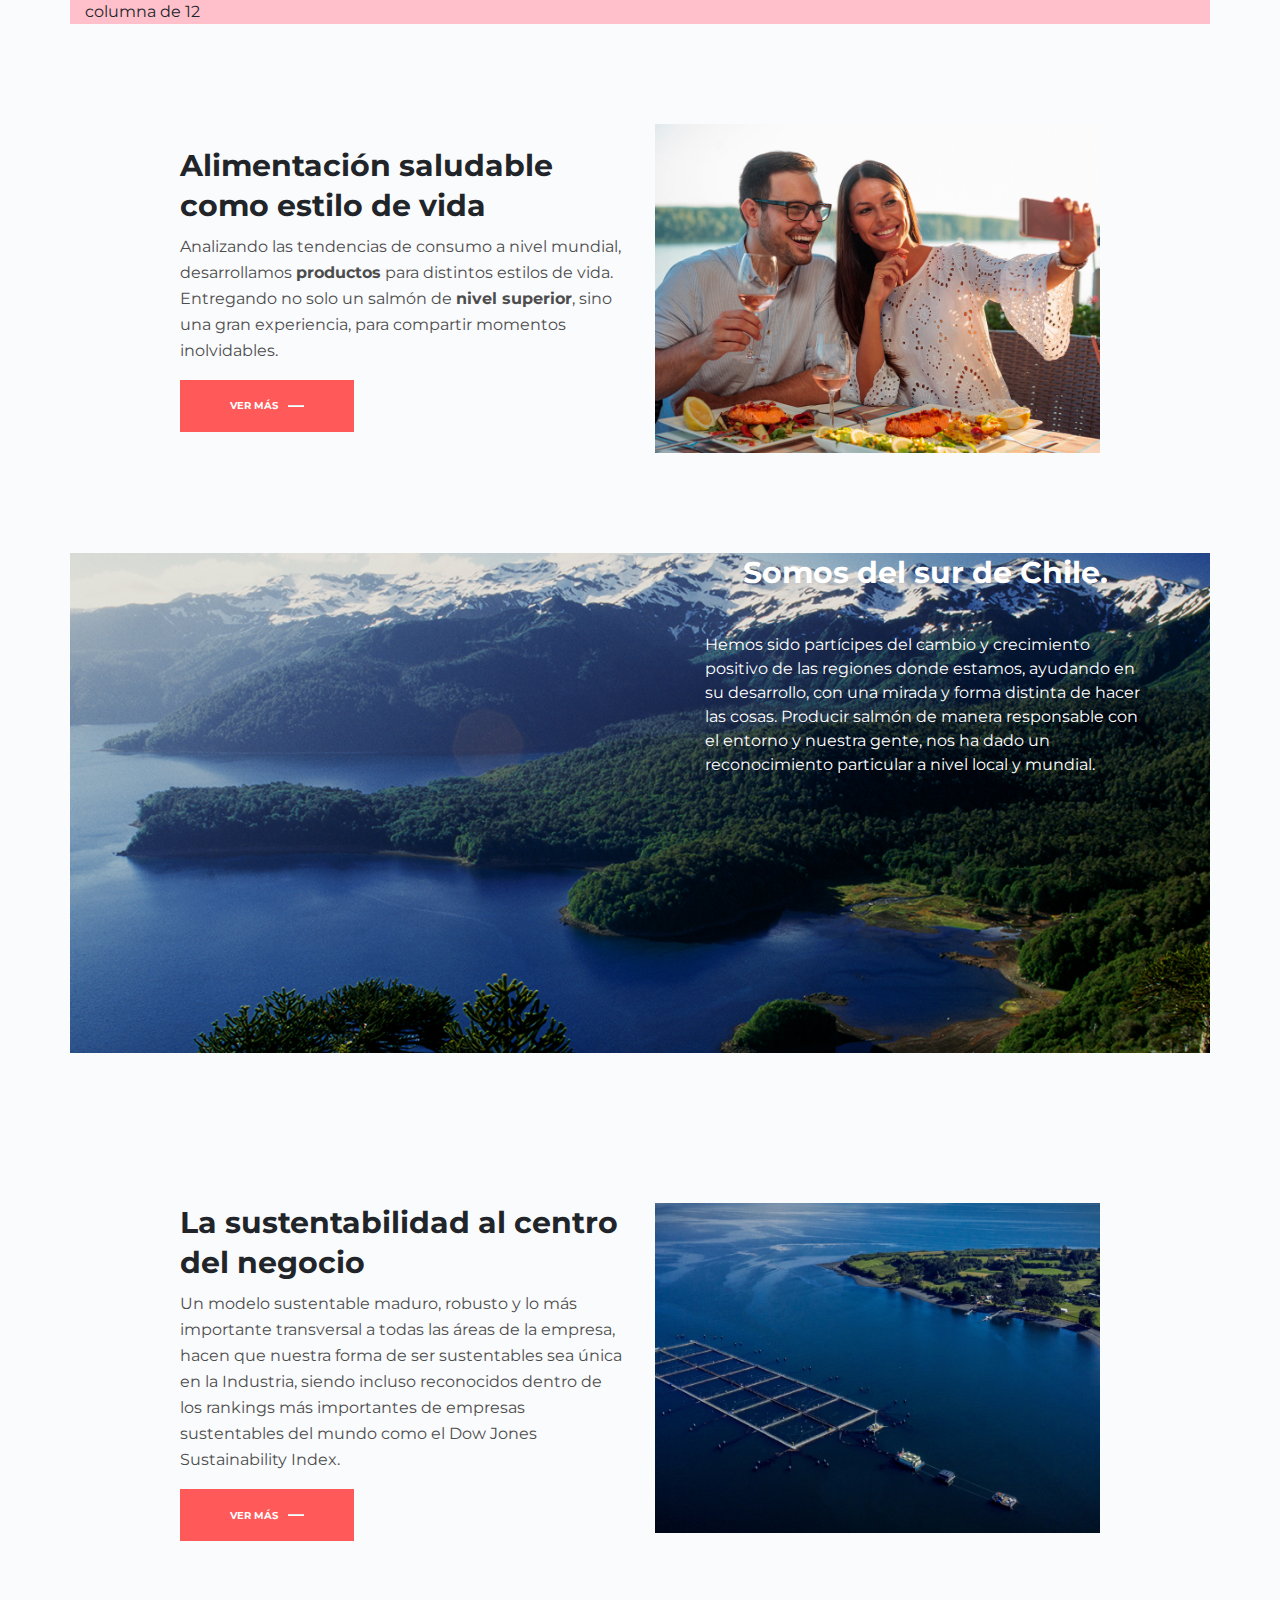
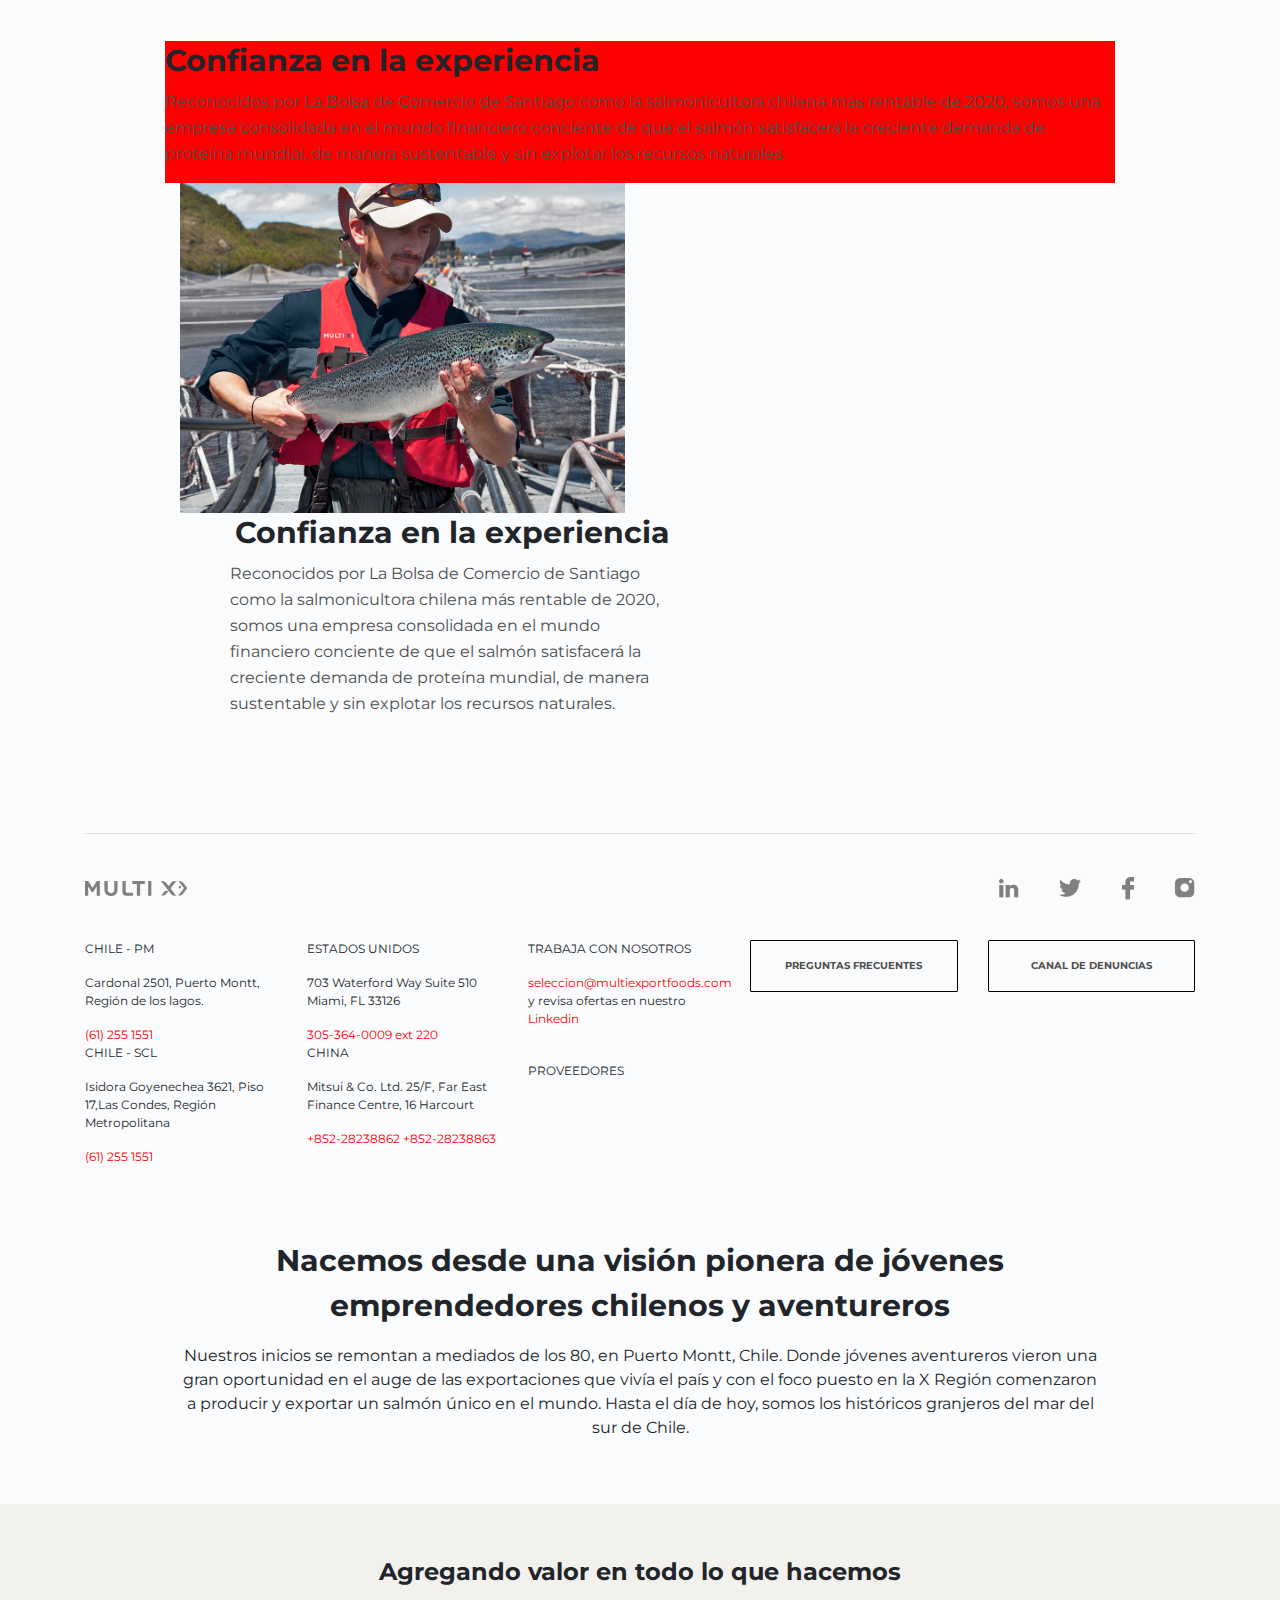
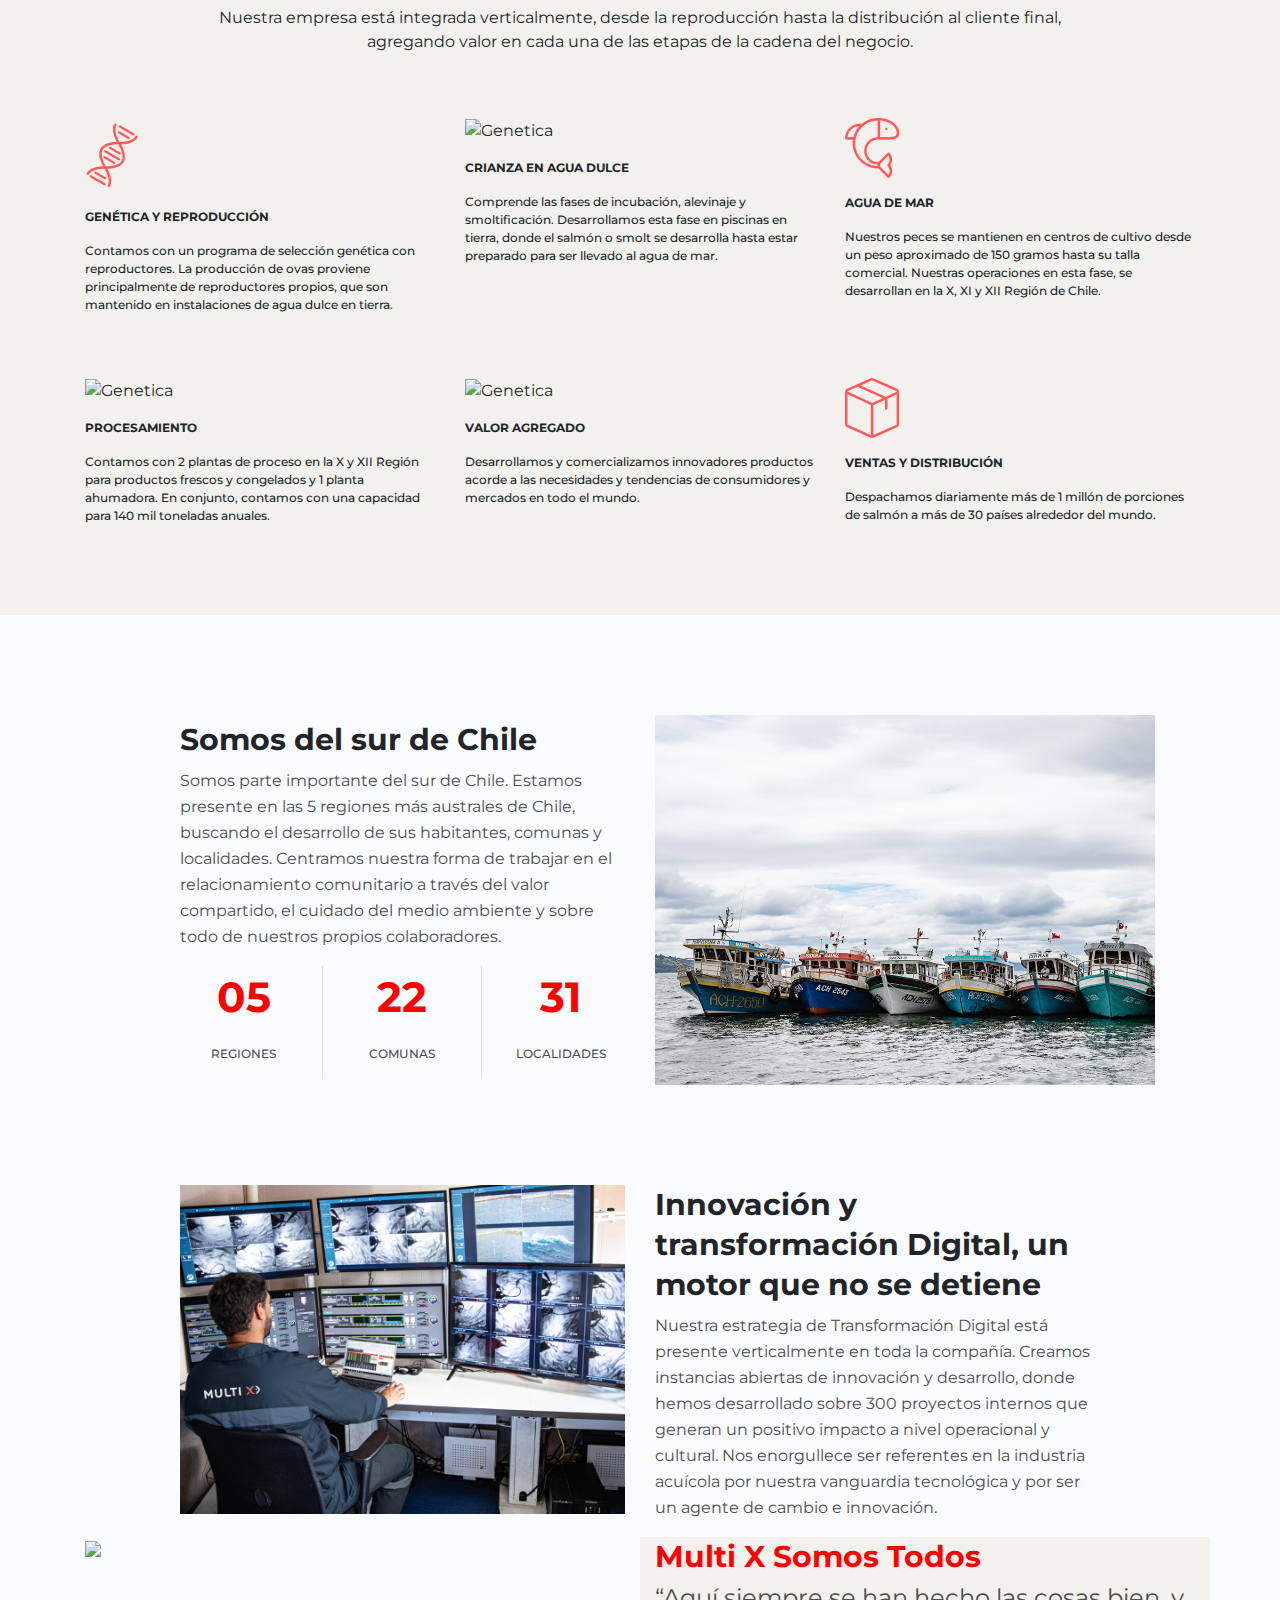
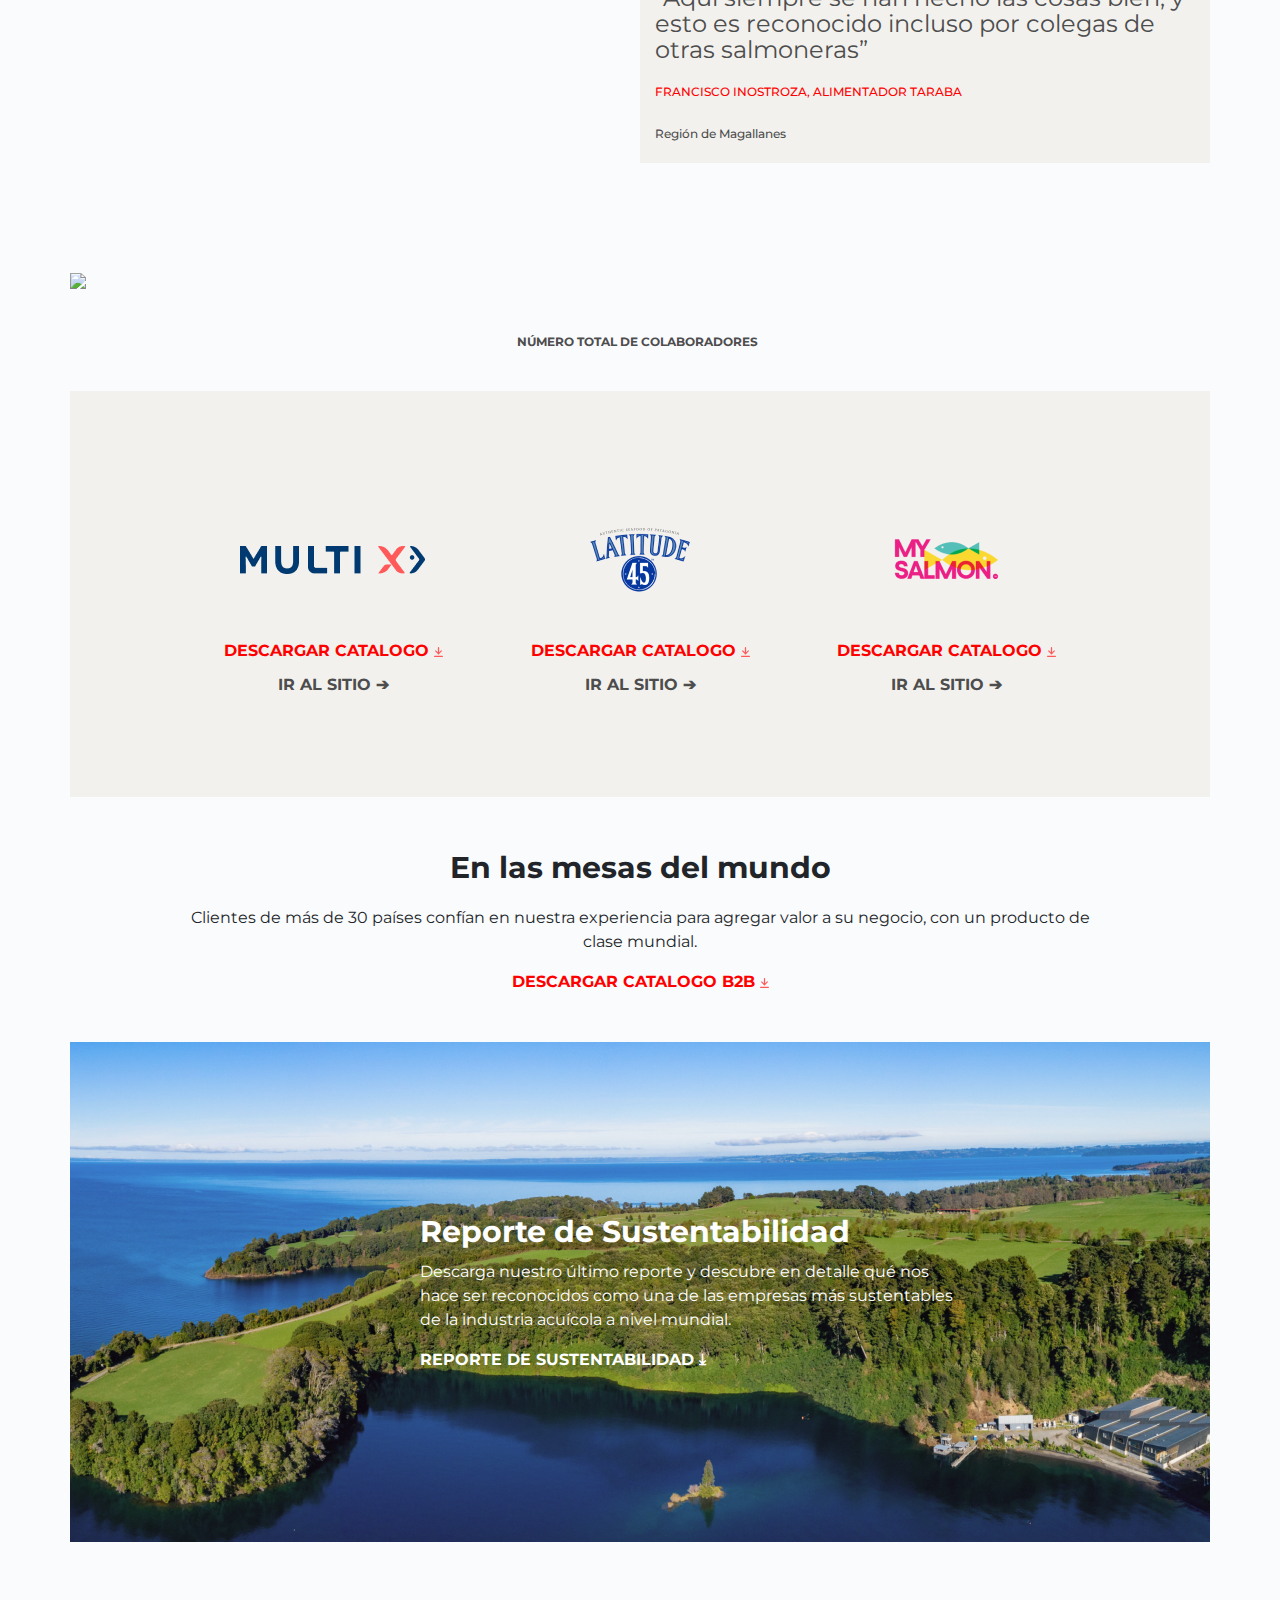
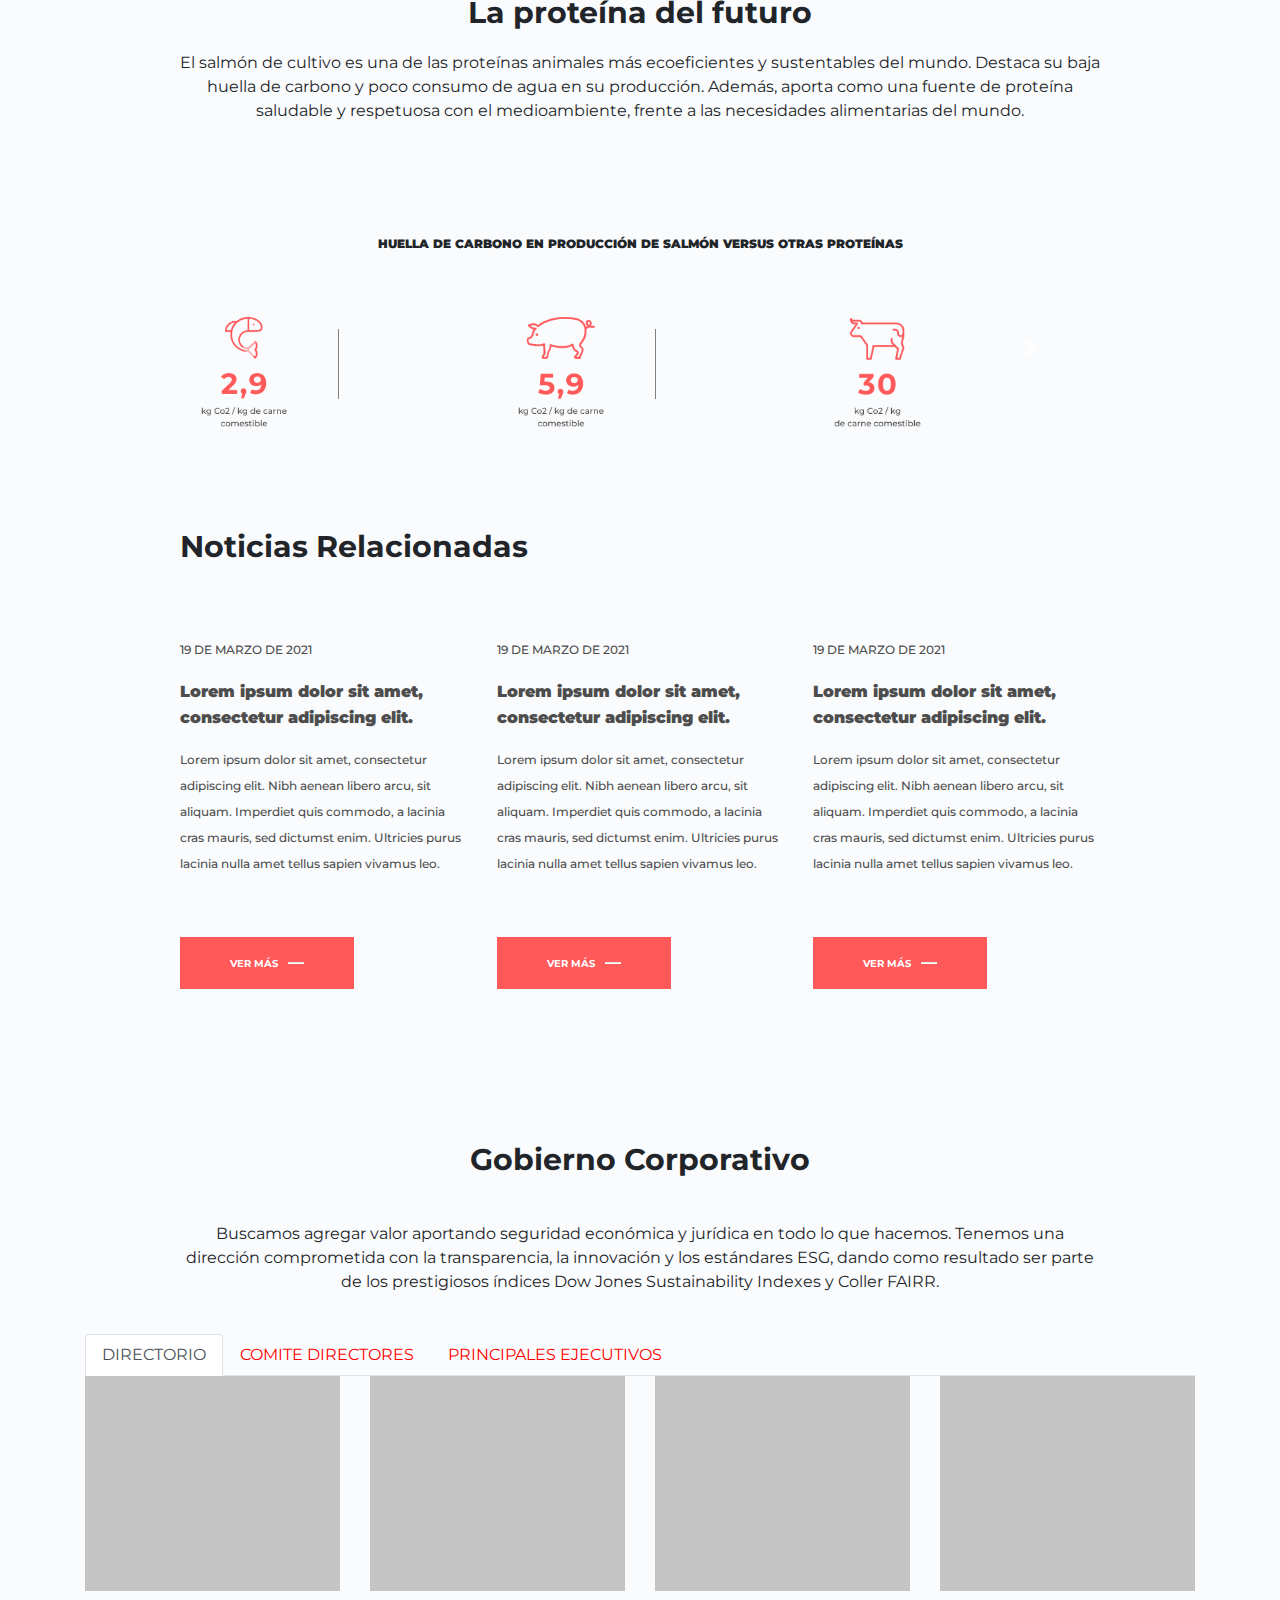
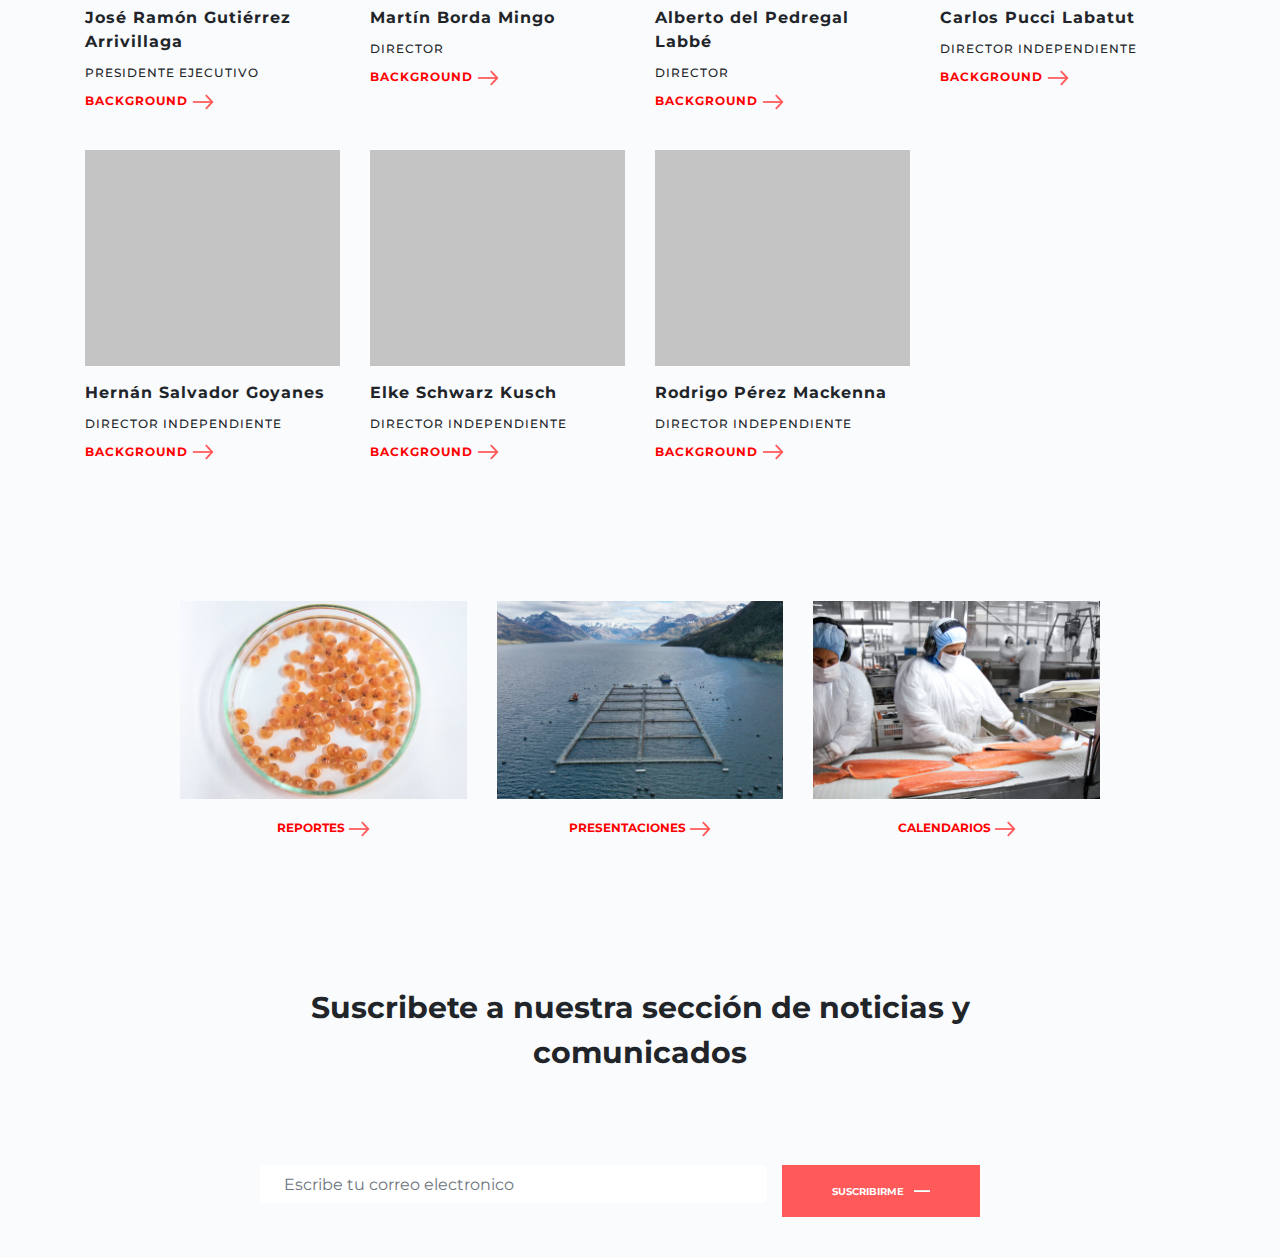
==== commit 92182968: "no message" ====
--- a/index.html
+++ b/index.html
@@ -47,46 +47,61 @@
     </div>
 </div>
 <!-- Banner 02-->
-<div class="container" style="background-image: url(img/H321.png); height:500px;">
+<div class="container mt-100 mb-100 surde">
     <div class="row justify-content-center">
         <div class="col-md-6">
         </div>
-        <div class="col-md-6 d-flex justify-content-center flex-column">
-            <h2 class="color-white" style="justify-content: flex-end; margin-top: 90px">Somos del sur de Chile</h2>
-            <p class="font16 color-white">Hemos sido partícipes del cambio y crecimiento positivo de las regiones donde estamos, ayudando en su desarrollo, con una mirada y forma distinta de hacer las cosas. Producir salmón de manera responsable con el entorno y nuestra gente, nos ha dado un reconocimiento particular a nivel local y mundial.</p>
-            <a href="" class="btn btn-white text-capitalize">VER MÁS<hr color="#4D4D4D" /></a>
+        <div class="col-md-12 col-lg-6 d-flex justify-content-center flex-column">
+            <h2 class="color-white d-flex justify-content-center mb-40 mt-80">Somos del sur de Chile.</h2>
+            <p class="font16 color-white ml-50 mr-50">Hemos sido partícipes del cambio y crecimiento positivo de las regiones donde estamos, ayudando en su desarrollo, con una mirada y forma distinta de hacer las cosas. Producir salmón de manera responsable con el entorno y nuestra gente, nos ha dado un reconocimiento particular a nivel local y mundial.</p>
+            <div class="d-none d-lg-block d-xl-block">
+                <a href="" class="btn btn-white text-capitalize mt-40 d-lg-none d-xl-none">VER MÁS<hr></a>
+            </div>
+            <div class="col-md-12 col-lg-6 text-center">
+                <a href="" class="btn btn-white text-capitalize mt-40 d-lg-none d-xl-none">VER MÁS<hr></a>
+            </div>
         </div>
     </div>
 </div>
 <!-- Imagen Derecha + parrafo -->
 <div class="container mt-100 mb-100">
     <div class="row">
-        <div class="col-md-10 offset-md-1">
+        <div class="col-xl-10 offset-xl-1 col-md-12 offset-md-0">
             <div class="row">
-                <div class="col-md-6 d-flex justify-content-center font30 flex-column">
+                <div class="col-md-12 col-lg-6 d-flex justify-content-center font30 flex-column">
                     <h2>La sustentabilidad al centro del negocio</h2>
                     <p class="column_container_text font16">Un modelo sustentable maduro, robusto y lo más importante transversal a todas las áreas de la empresa, hacen que nuestra forma de ser sustentables sea única en la Industria, siendo incluso reconocidos dentro de los rankings más importantes de empresas sustentables del mundo como el Dow Jones Sustainability Index.</p>
-                    <a href="" class="btn btn-red text-capitalize">VER MÁS<hr color="#ffffff" /></a>
-                </div>
-                <div class="col-md-6">
+                    <div class="d-none d-lg-block d-xl-block">
+                        <a href="" class="btn btn-red text-capitalize">VER MÁS<hr></a>
+                    </div>
+                </div>
+                <div class="col-md-12 col-lg-6 text-center">
                     <img class="img-fluid" src="img/image27.jpg">
+                    <a href="" class="btn btn-red text-capitalize mt-40 d-lg-none d-xl-none">VER MÁS<hr></a>
                 </div>
             </div>
         </div>
     </div>
 </div>
 <!-- Imagen Izquierda + parrafo -->
-<div class="container">
-    <div class="row">
-        <div class="col-md-10 offset-md-1">
+<div class="container mt-100 mb-100">
+    <div class="row">
+        <div class="col-xl-10 offset-xl-1 col-md-12 offset-md-0">
             <div class="row">
-                <div class="col-md-6">
-                    <img class="img-fluid" src="img/image25.jpg">
-                </div>   
-                <div class="col-md-6 d-flex justify-content-md-center font30 flex-column"> 
+                <div class="d-none d-lg-block d-xl-block" style="background: red";>
                     <h2>Confianza en la experiencia</h2>
                     <p class="column_container_text font16">Reconocidos por La Bolsa de Comercio de Santiago como la salmonicultora chilena más rentable de 2020, somos una empresa consolidada en el mundo financiero conciente de que el salmón satisfacerá la creciente demanda de proteína mundial, de manera sustentable y sin explotar los recursos naturales.</p>
-                    <a href="" class="btn btn-red text-capitalize">VER MÁS<hr color="#ffffff" /></a>
+                    <a href="" class="btn btn-red text-capitalize mt-40 d-lg-none d-xl-none">VER MÁS<hr></a>
+                </div>
+                <div class="col-md-12 col-lg-6 text-center">
+                    <img class="img-fluid" src="img/image25.jpg">
+                    <a href="" class="btn btn-red text-capitalize mt-40 d-lg-none d-xl-none">VER MÁS<hr></a>
+                </div>   
+                <div class="col-md-12 col-lg-6 d-flex justify-content-center font30 flex-column ml-50 mr-50 text-center"> 
+                    <h2>Confianza en la experiencia</h2>
+                    <p class="column_container_text font16">Reconocidos por La Bolsa de Comercio de Santiago como la salmonicultora chilena más rentable de 2020, somos una empresa consolidada en el mundo financiero conciente de que el salmón satisfacerá la creciente demanda de proteína mundial, de manera sustentable y sin explotar los recursos naturales.</p>
+                    <img class="img-fluid  d-lg-none d-xl-none mb-40" src="img/image25.jpg">
+                    <a href="" class="btn btn-red text-capitalize mt-40 d-lg-none d-xl-none">VER MÁS<hr></a>
                 </div>
             </div>
         </div>
--- a/css/chioarc.css
+++ b/css/chioarc.css
@@ -197,7 +197,8 @@
 .btn-white{
 	display: inline-flex;
   	align-items: center; 
-	width: 185px;
+	width: fit-content;
+	padding: 0 50px;
 	height: 52px; 
     background: #FFFFFF;
     color: #FFFFFF;
@@ -206,6 +207,14 @@
     text-align: center; 
     font-weight: 700;
   	font-size: 10px;
+}
+.btn-white hr {
+    color: #FFFFFF;
+    height: 1px;
+    width: 16px;
+    background: #FFF;
+    opacity: 1;
+    margin-left: 10px;
 }
 .btn-white:hover{
     background: #FFFFFF;
@@ -251,7 +260,7 @@
 	margin-left: auto;
 	margin-right: auto;
 	height: 2px;
-	opacity: 0.5;
+	opacity: 1;
 }
 hr.new1 {
 	width: 1235px;
@@ -322,7 +331,11 @@
   	font-size: 12px;
     font-family: Montserrat, sans-serif;
 }
-
+.surde{
+	background-image: url("../img/H321.png");
+    background-repeat: no-repeat;
+    height: 550px;
+}
 	 
 .padding{
     display: flex;
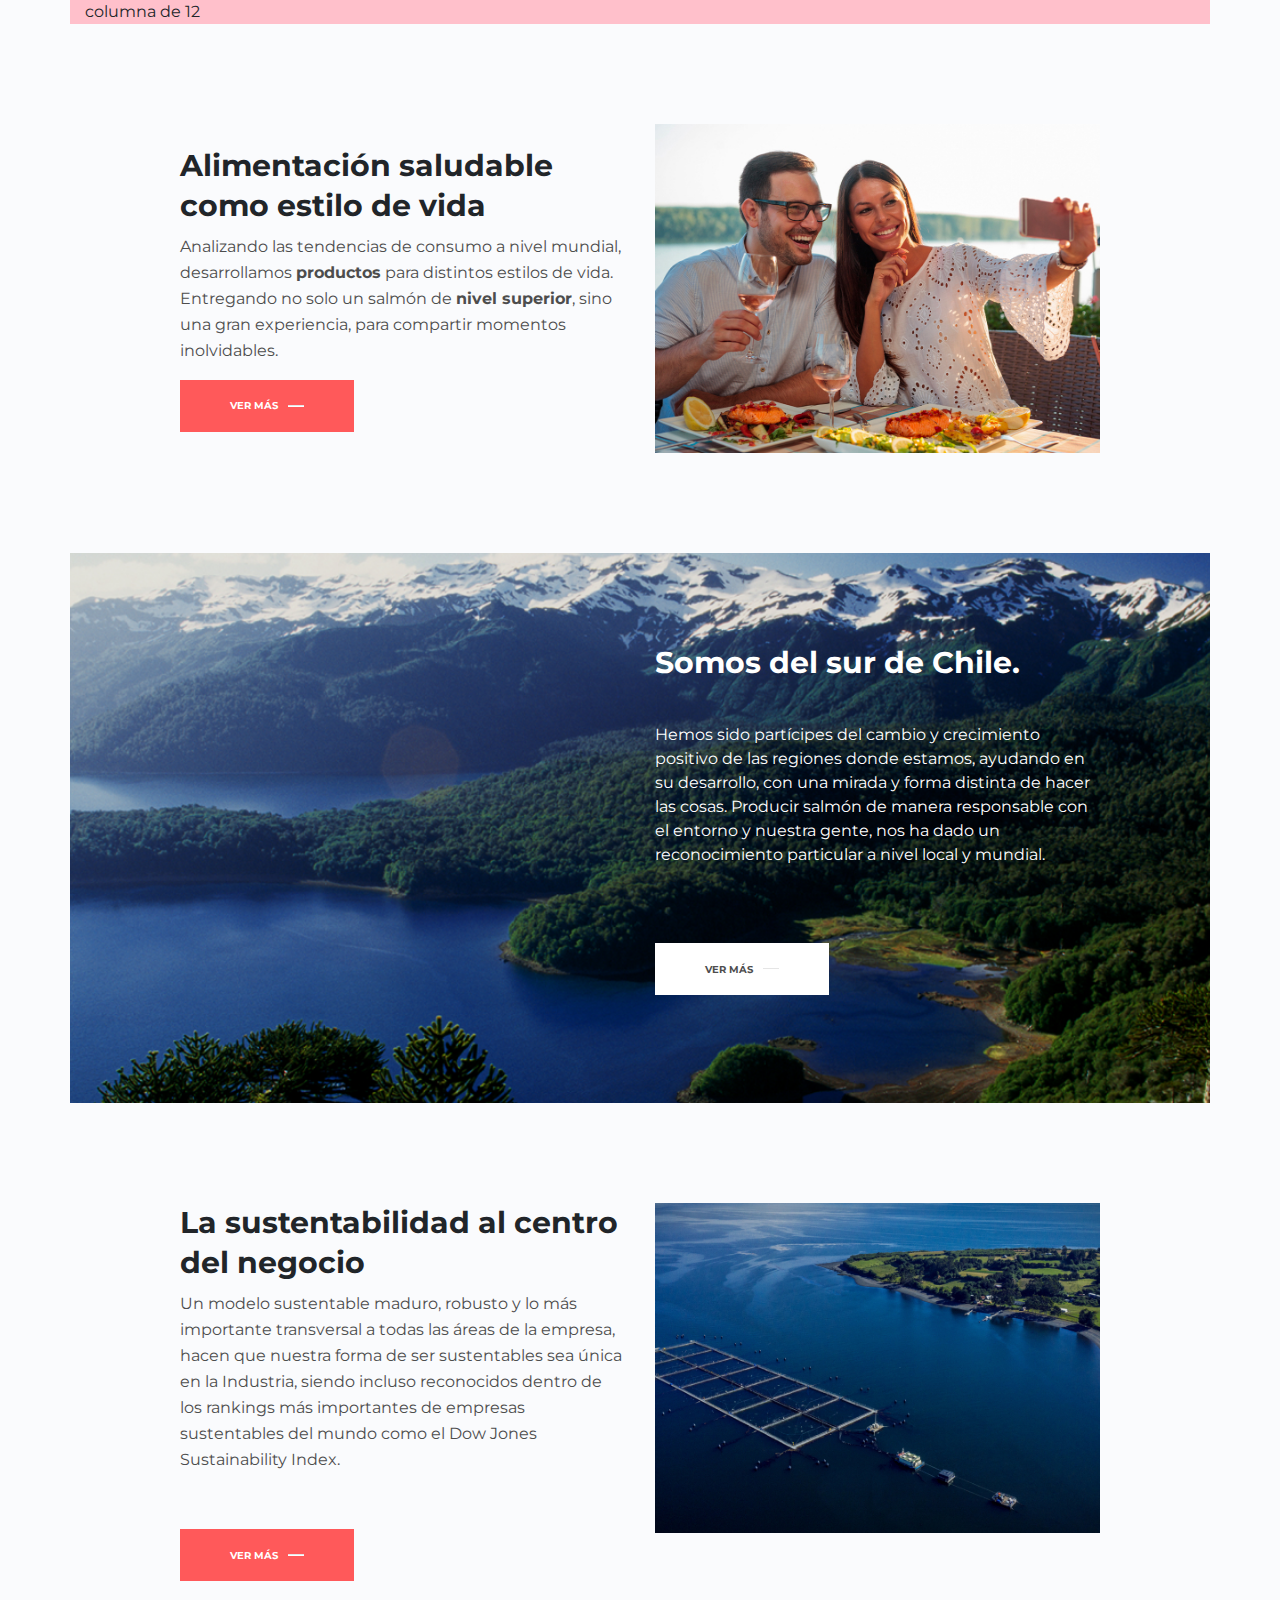
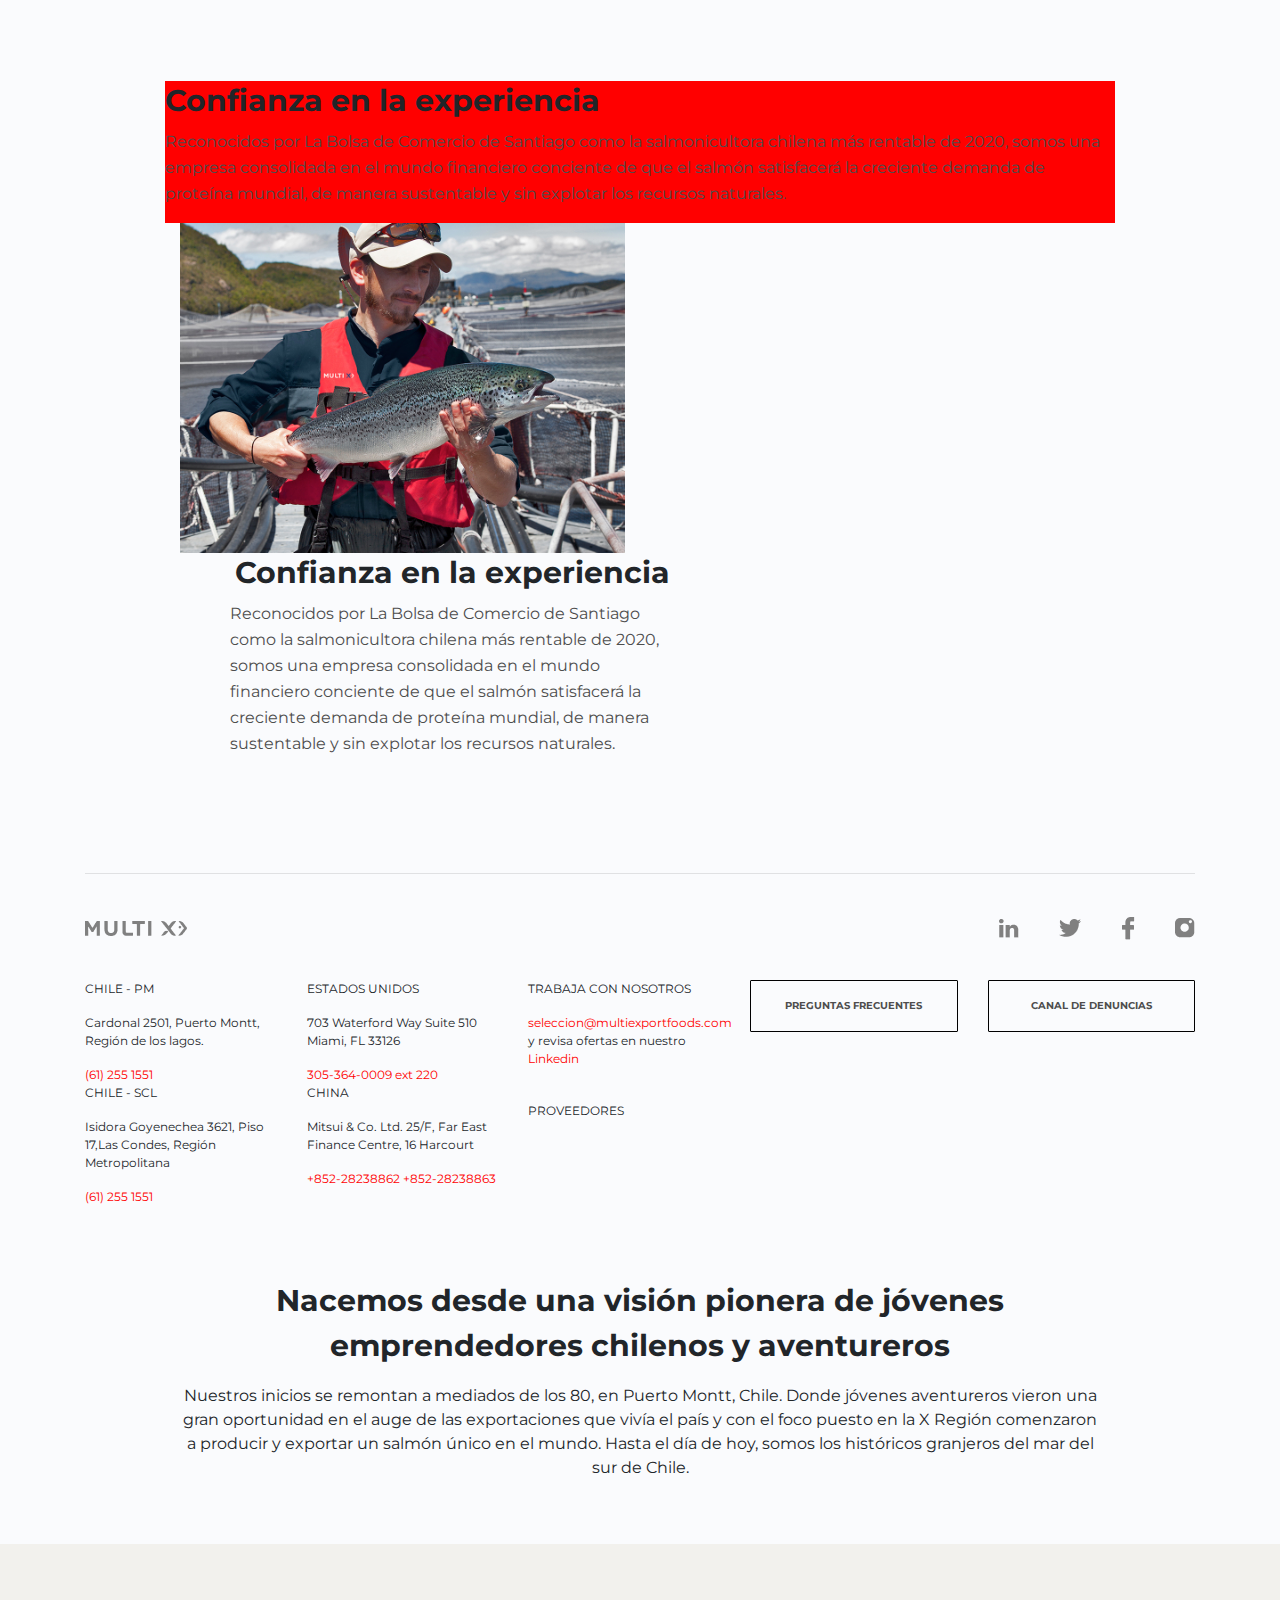
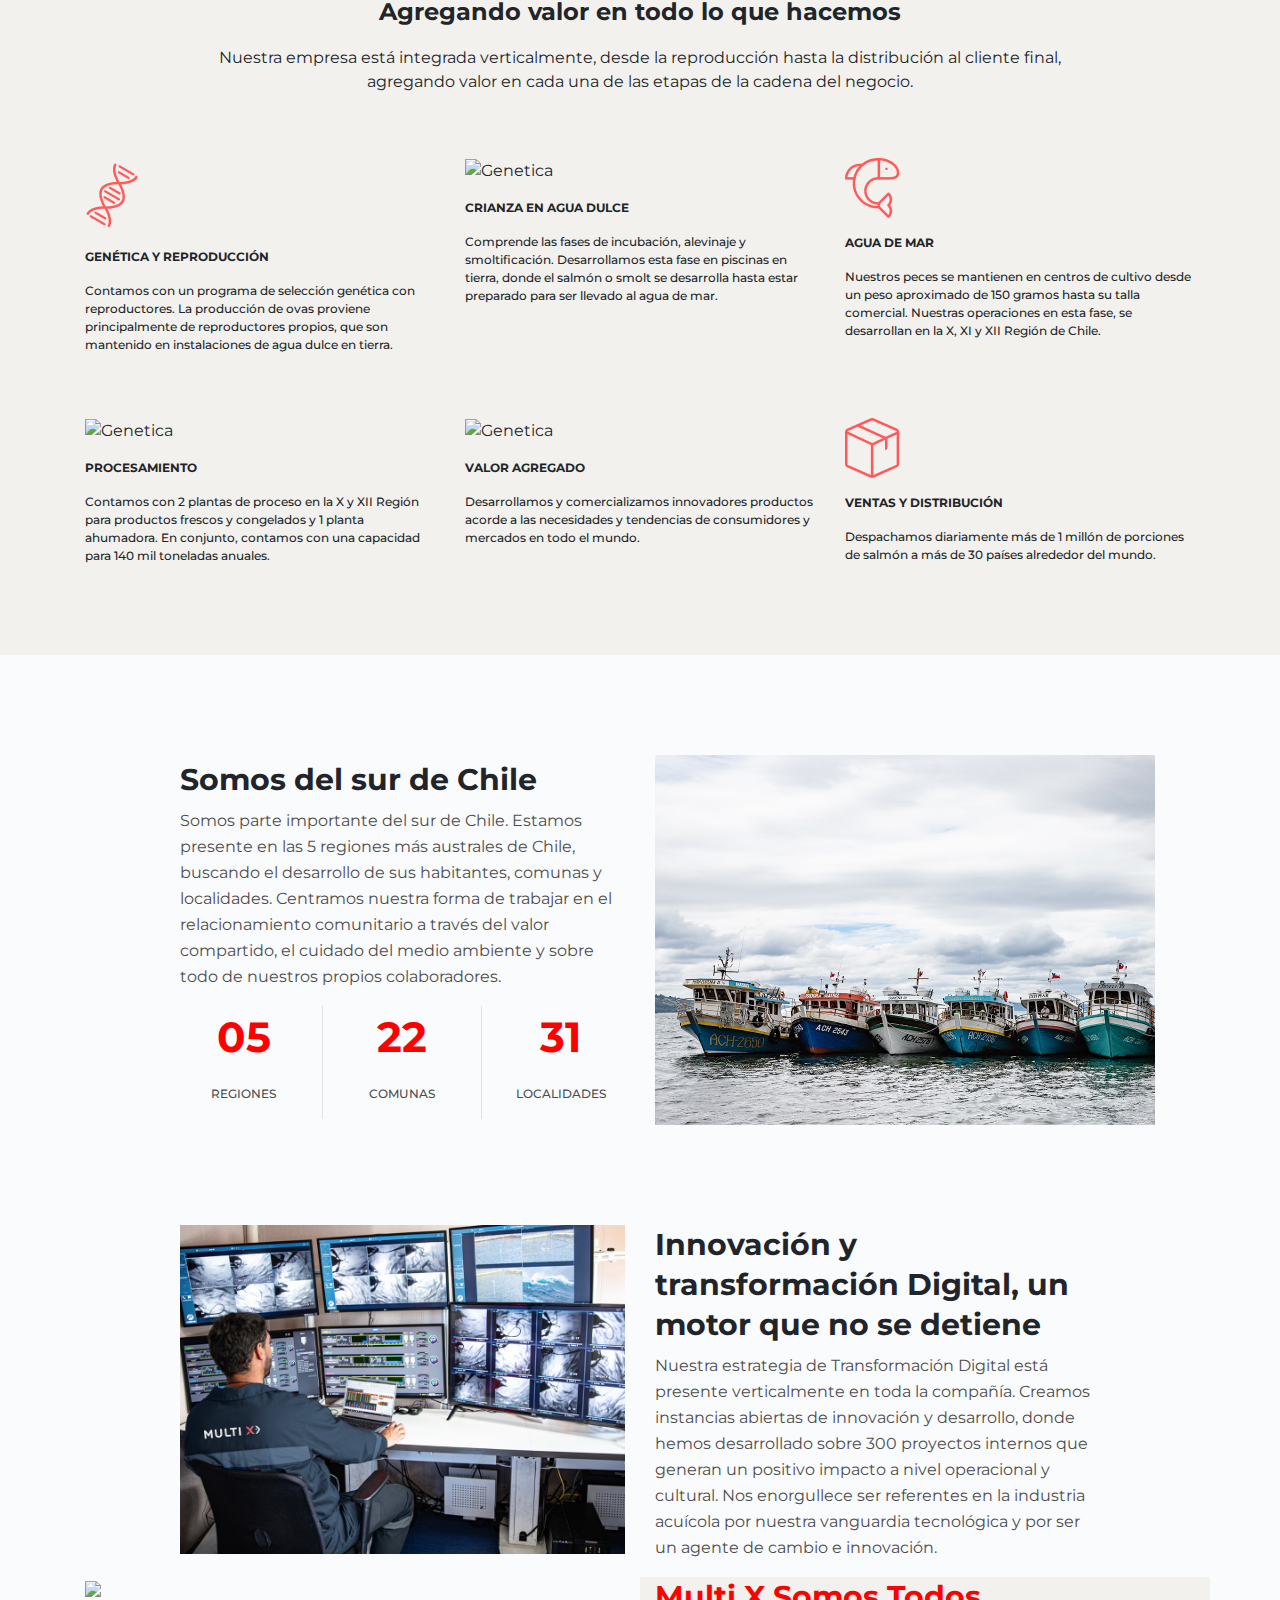
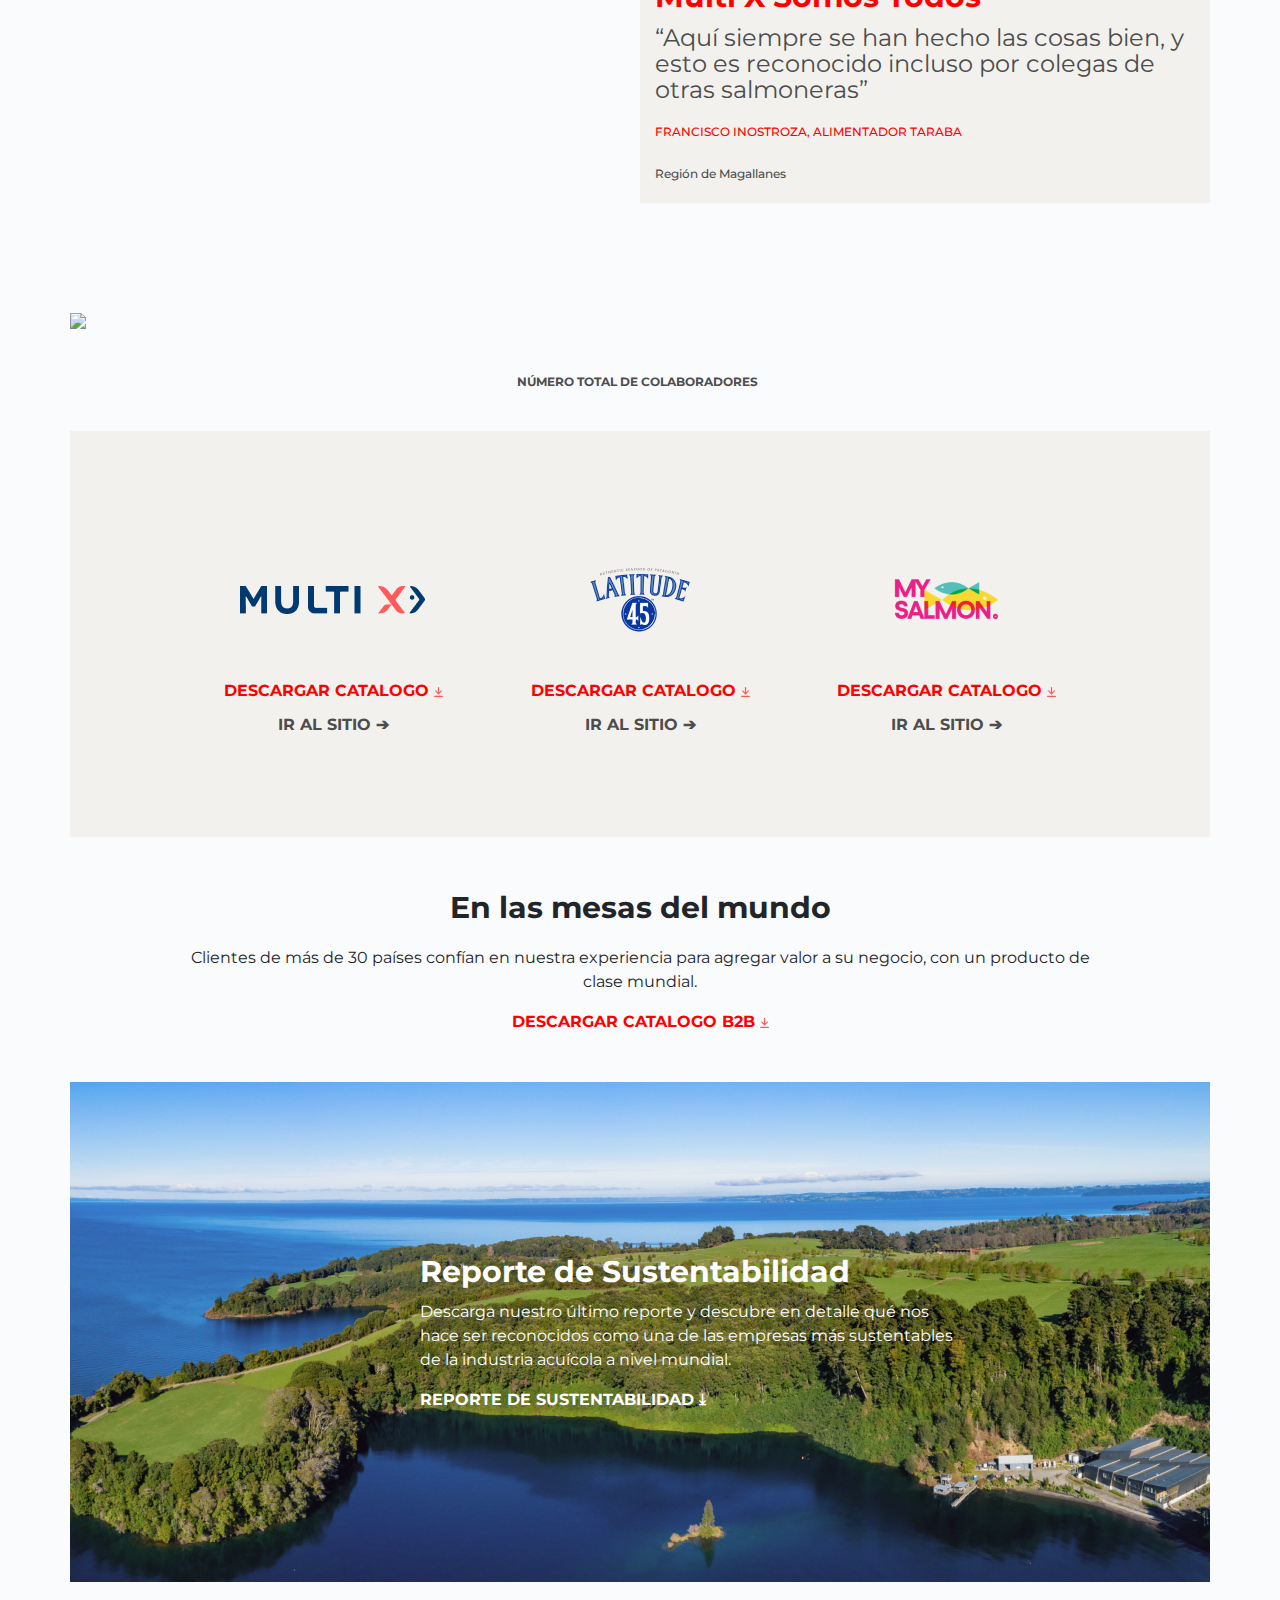
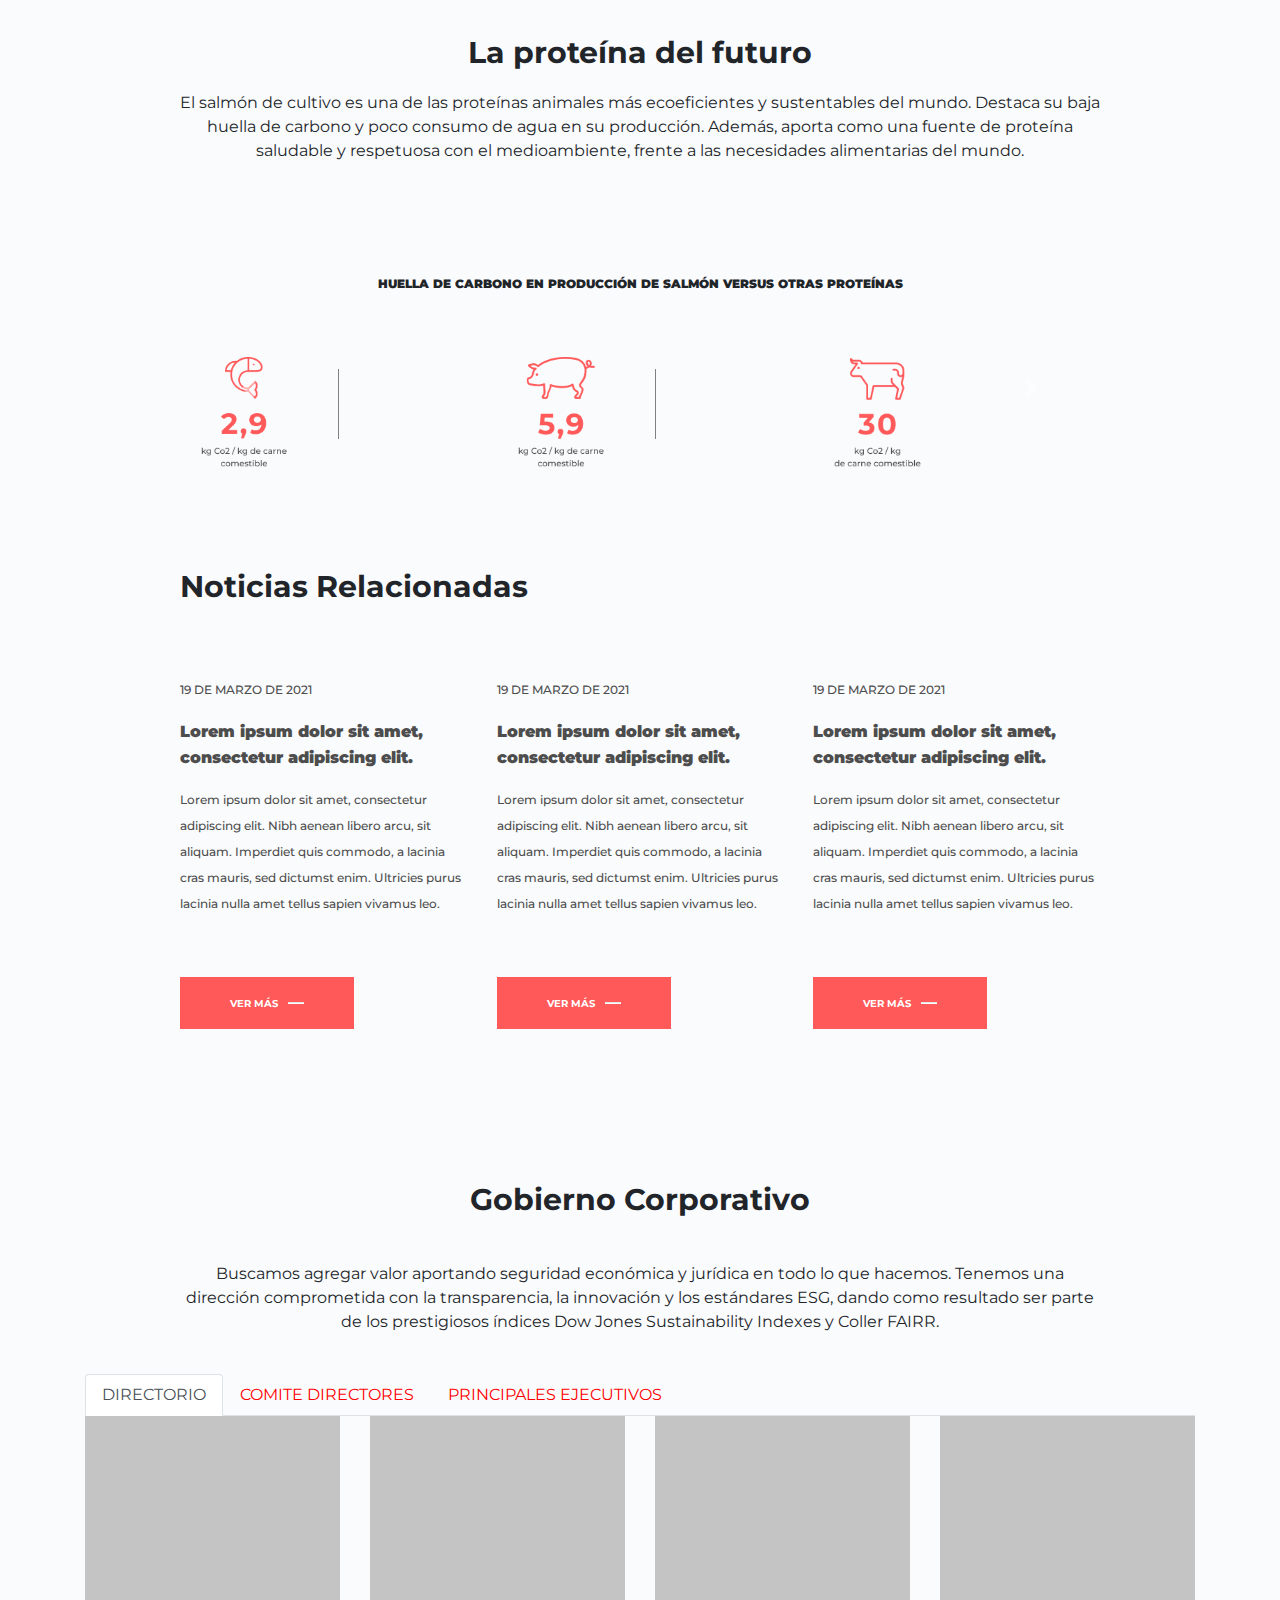
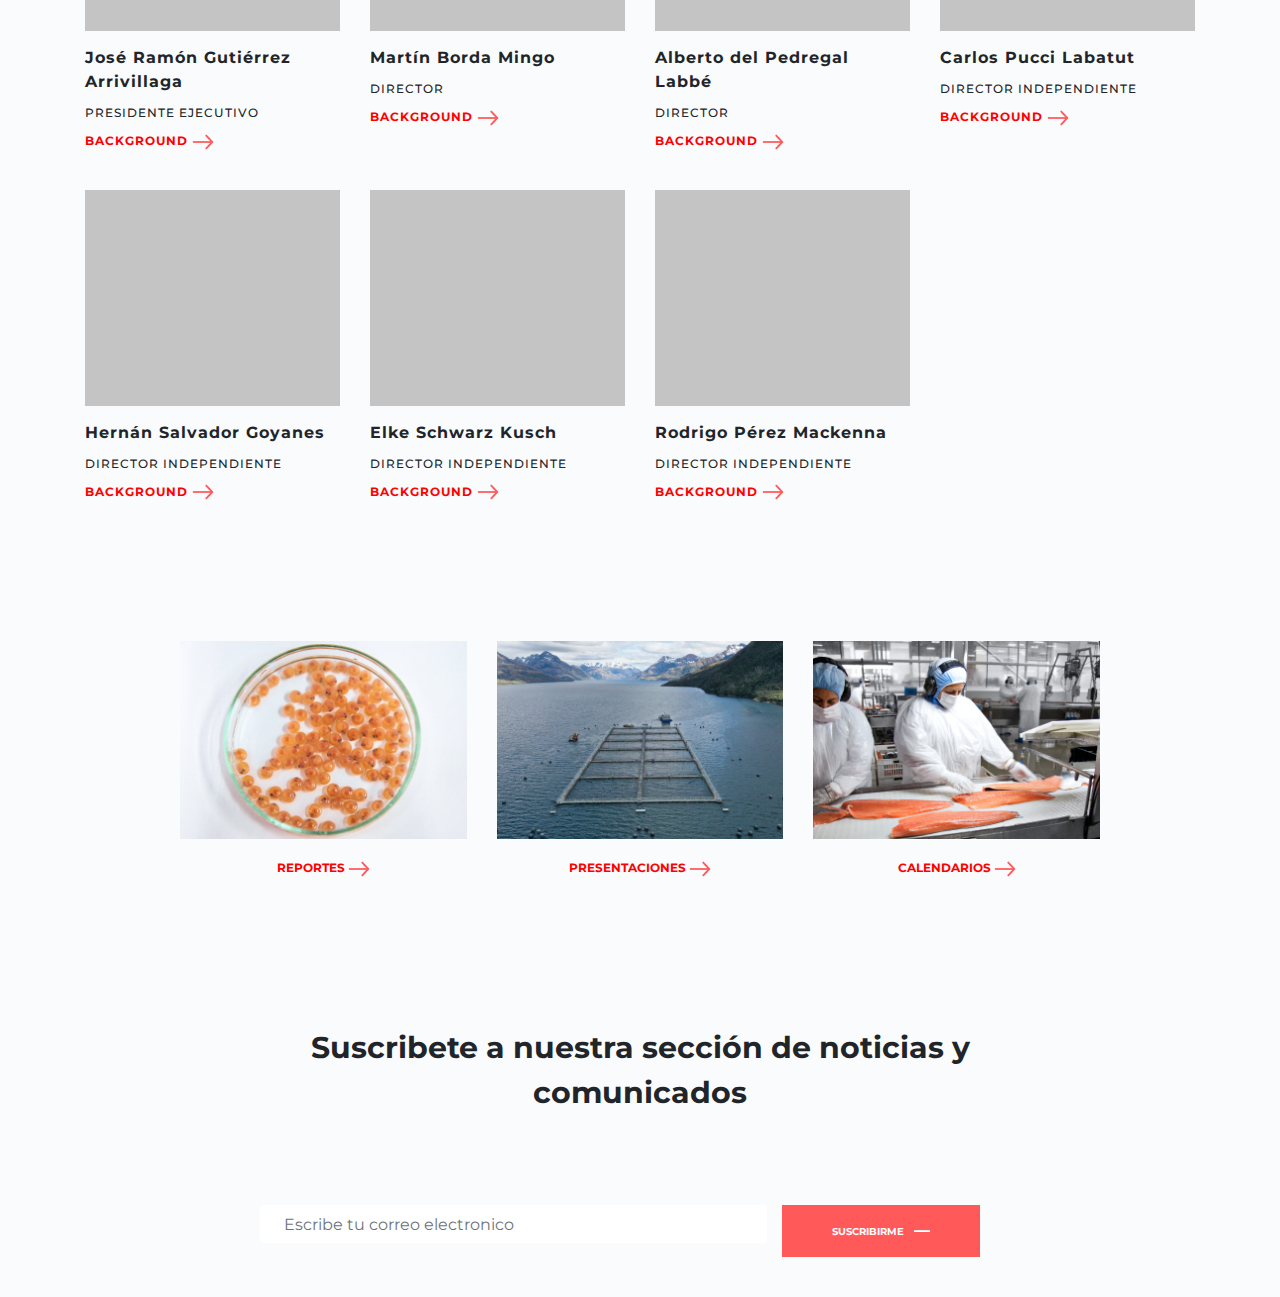
==== commit 413e0f1e: "Actualizado Mobile hasta antes de footer" ====
--- a/index.html
+++ b/index.html
@@ -51,14 +51,18 @@
     <div class="row justify-content-center">
         <div class="col-md-6">
         </div>
-        <div class="col-md-12 col-lg-6 d-flex justify-content-center flex-column">
-            <h2 class="color-white d-flex justify-content-center mb-40 mt-80">Somos del sur de Chile.</h2>
-            <p class="font16 color-white ml-50 mr-50">Hemos sido partícipes del cambio y crecimiento positivo de las regiones donde estamos, ayudando en su desarrollo, con una mirada y forma distinta de hacer las cosas. Producir salmón de manera responsable con el entorno y nuestra gente, nos ha dado un reconocimiento particular a nivel local y mundial.</p>
+        <div class="col-md-12 col-lg-6 d-flex flex-column">
+            <!-- Desktop-->
             <div class="d-none d-lg-block d-xl-block">
-                <a href="" class="btn btn-white text-capitalize mt-40 d-lg-none d-xl-none">VER MÁS<hr></a>
-            </div>
-            <div class="col-md-12 col-lg-6 text-center">
-                <a href="" class="btn btn-white text-capitalize mt-40 d-lg-none d-xl-none">VER MÁS<hr></a>
+                <h2 class="color-white d-flex justify-content-start mb-40 mt-90">Somos del sur de Chile.</h2>
+                <p class="font16 color-white mr-100">Hemos sido partícipes del cambio y crecimiento positivo de las regiones donde estamos, ayudando en su desarrollo, con una mirada y forma distinta de hacer las cosas. Producir salmón de manera responsable con el entorno y nuestra gente, nos ha dado un reconocimiento particular a nivel local y mundial.</p>              
+                <a href="" class="btn btn-white text-capitalize mt-60">VER MÁS<hr></a>
+            </div>
+            <!-- Mobile-->
+            <div class="col-md-12 col-lg-6 text-center d-block d-lg-none">
+                <h2 class="color-white d-flex justify-content-center mb-40 mt-90">Somos del sur de Chile.</h2>
+                <p class="font16 color-white justify-content-center">Hemos sido partícipes del cambio y crecimiento positivo de las regiones donde estamos, ayudando en su desarrollo, con una mirada y forma distinta de hacer las cosas. Producir salmón de manera responsable con el entorno y nuestra gente, nos ha dado un reconocimiento particular a nivel local y mundial.</p>
+                <a href="" class="btn btn-white text-capitalize mt-60 d-lg-none d-xl-none">VER MÁS<hr></a>
             </div>
         </div>
     </div>
@@ -67,17 +71,30 @@
 <div class="container mt-100 mb-100">
     <div class="row">
         <div class="col-xl-10 offset-xl-1 col-md-12 offset-md-0">
-            <div class="row">
-                <div class="col-md-12 col-lg-6 d-flex justify-content-center font30 flex-column">
-                    <h2>La sustentabilidad al centro del negocio</h2>
-                    <p class="column_container_text font16">Un modelo sustentable maduro, robusto y lo más importante transversal a todas las áreas de la empresa, hacen que nuestra forma de ser sustentables sea única en la Industria, siendo incluso reconocidos dentro de los rankings más importantes de empresas sustentables del mundo como el Dow Jones Sustainability Index.</p>
-                    <div class="d-none d-lg-block d-xl-block">
-                        <a href="" class="btn btn-red text-capitalize">VER MÁS<hr></a>
-                    </div>
-                </div>
-                <div class="col-md-12 col-lg-6 text-center">
-                    <img class="img-fluid" src="img/image27.jpg">
-                    <a href="" class="btn btn-red text-capitalize mt-40 d-lg-none d-xl-none">VER MÁS<hr></a>
+            <!-- Desktop-->
+            <div class="d-none d-xl-block">
+                <div class="row">
+                    <div class="col-md-12 col-lg-6 d-flex justify-content-start font30 flex-column">
+                            <h2>La sustentabilidad al centro del negocio</h2>
+                            <p class="column_container_text font16">Un modelo sustentable maduro, robusto y lo más importante transversal a todas las áreas de la empresa, hacen que nuestra forma de ser sustentables sea única en la Industria, siendo incluso reconocidos dentro de los rankings más importantes de empresas sustentables del mundo como el Dow Jones Sustainability Index.</p>
+                            <a href="" class="btn btn-red text-capitalize mt-40 ">VER MÁS<hr></a>
+                    </div>
+                    <div class="col-md-12 col-lg-6 text-center">
+                            <img class="img-fluid" src="img/image27.jpg">
+                    </div>
+                </div>
+            </div>
+            <!-- Mobile-->
+            <div class="d-lg-none d-xl-none">
+                <div class="row">
+                    <div class="col-md-12 col-lg-6 d-flex justify-content-center font30 flex-column text-center">
+                            <h2>La sustentabilidad al centro del negocio</h2>
+                            <p class="column_container_text font16 text-center">Un modelo sustentable maduro, robusto y lo más importante transversal a todas las áreas de la empresa, hacen que nuestra forma de ser sustentables sea única en la Industria, siendo incluso reconocidos dentro de los rankings más importantes de empresas sustentables del mundo como el Dow Jones Sustainability Index.</p>
+                    </div>
+                    <div class="col-md-12 col-lg-6 text-center">
+                            <img class="img-fluid" src="img/image27.jpg">
+                            <a href="" class="btn btn-red text-capitalize mt-40 ">VER MÁS<hr></a>
+                    </div>
                 </div>
             </div>
         </div>
@@ -107,8 +124,6 @@
         </div>
     </div>
 </div>
-
-
 <!-- Footer-->
 <footer>
     <div class="container"> 
--- a/css/chioarc.css
+++ b/css/chioarc.css
@@ -332,9 +332,11 @@
     font-family: Montserrat, sans-serif;
 }
 .surde{
-	background-image: url("../img/H321.png");
+    background-image: url(../img/H321.png);
     background-repeat: no-repeat;
     height: 550px;
+    background-size: cover;
+    background-position: center;
 }
 	 
 .padding{
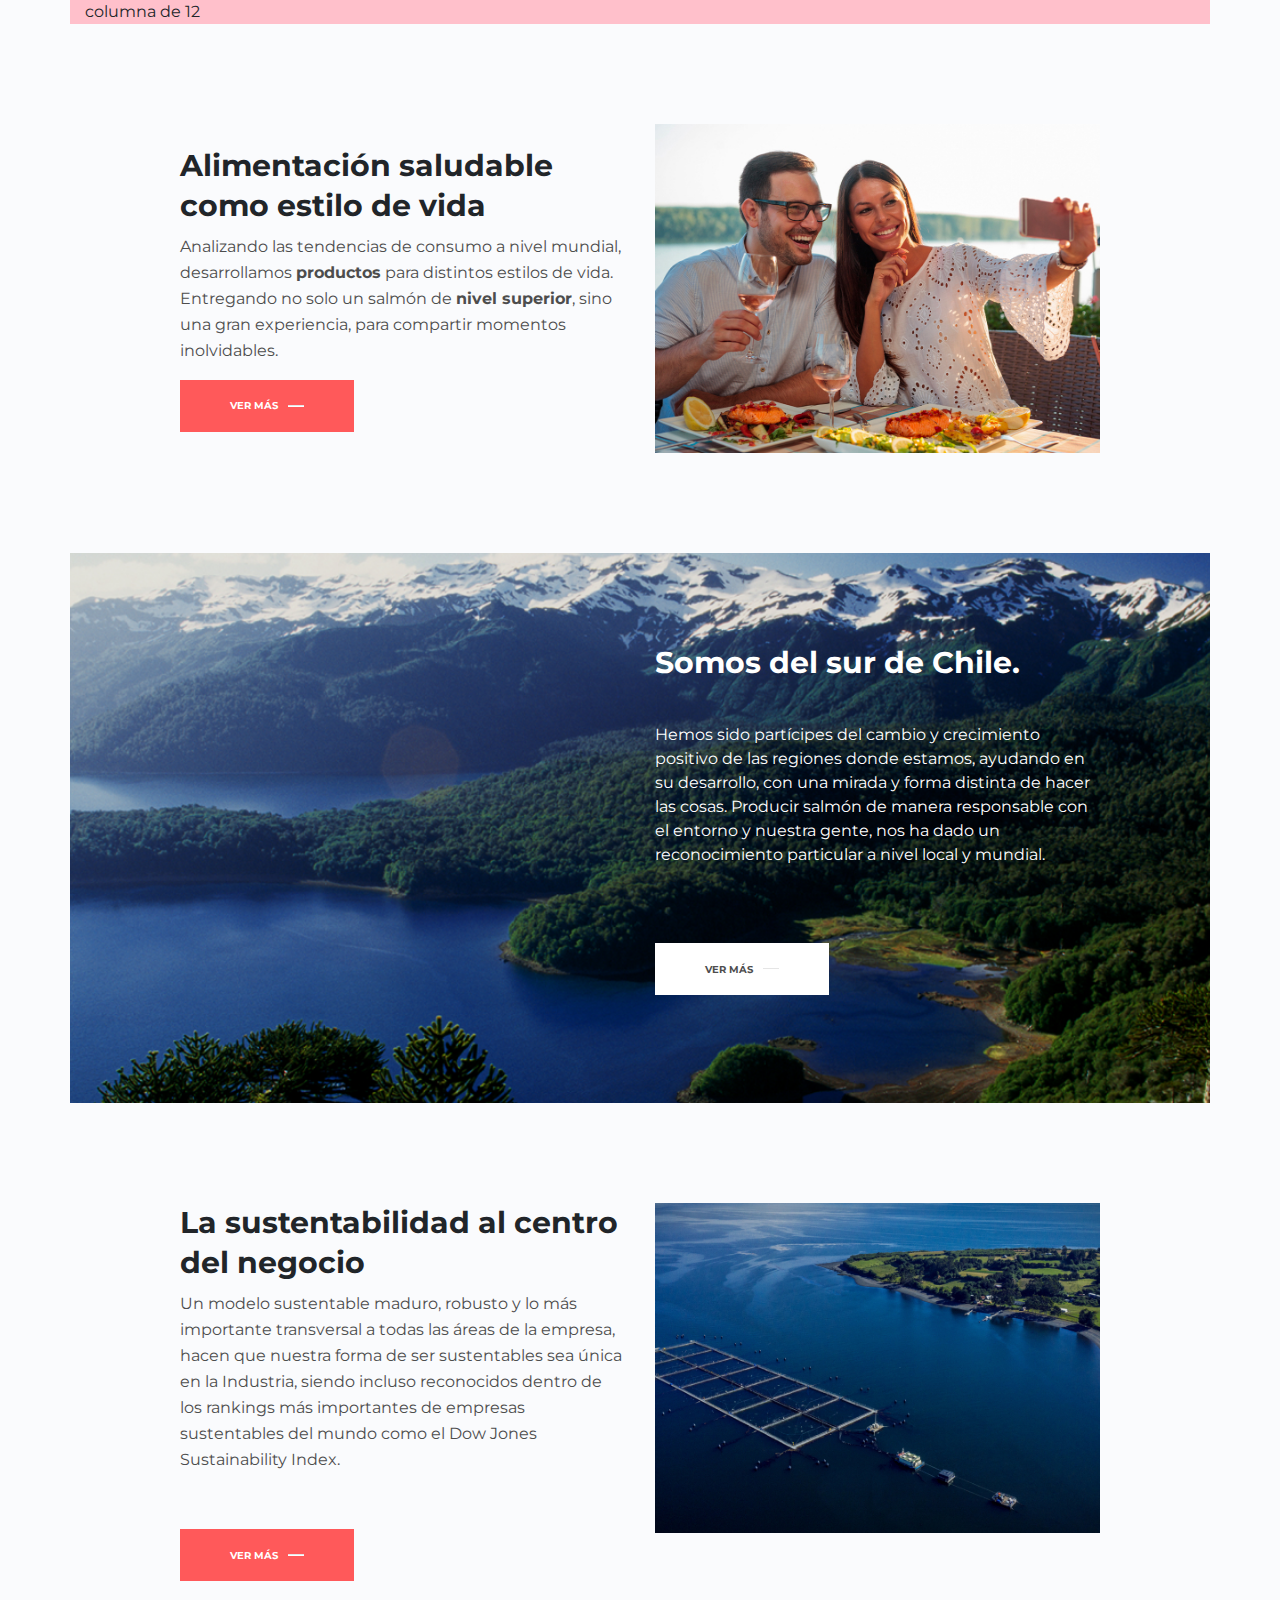
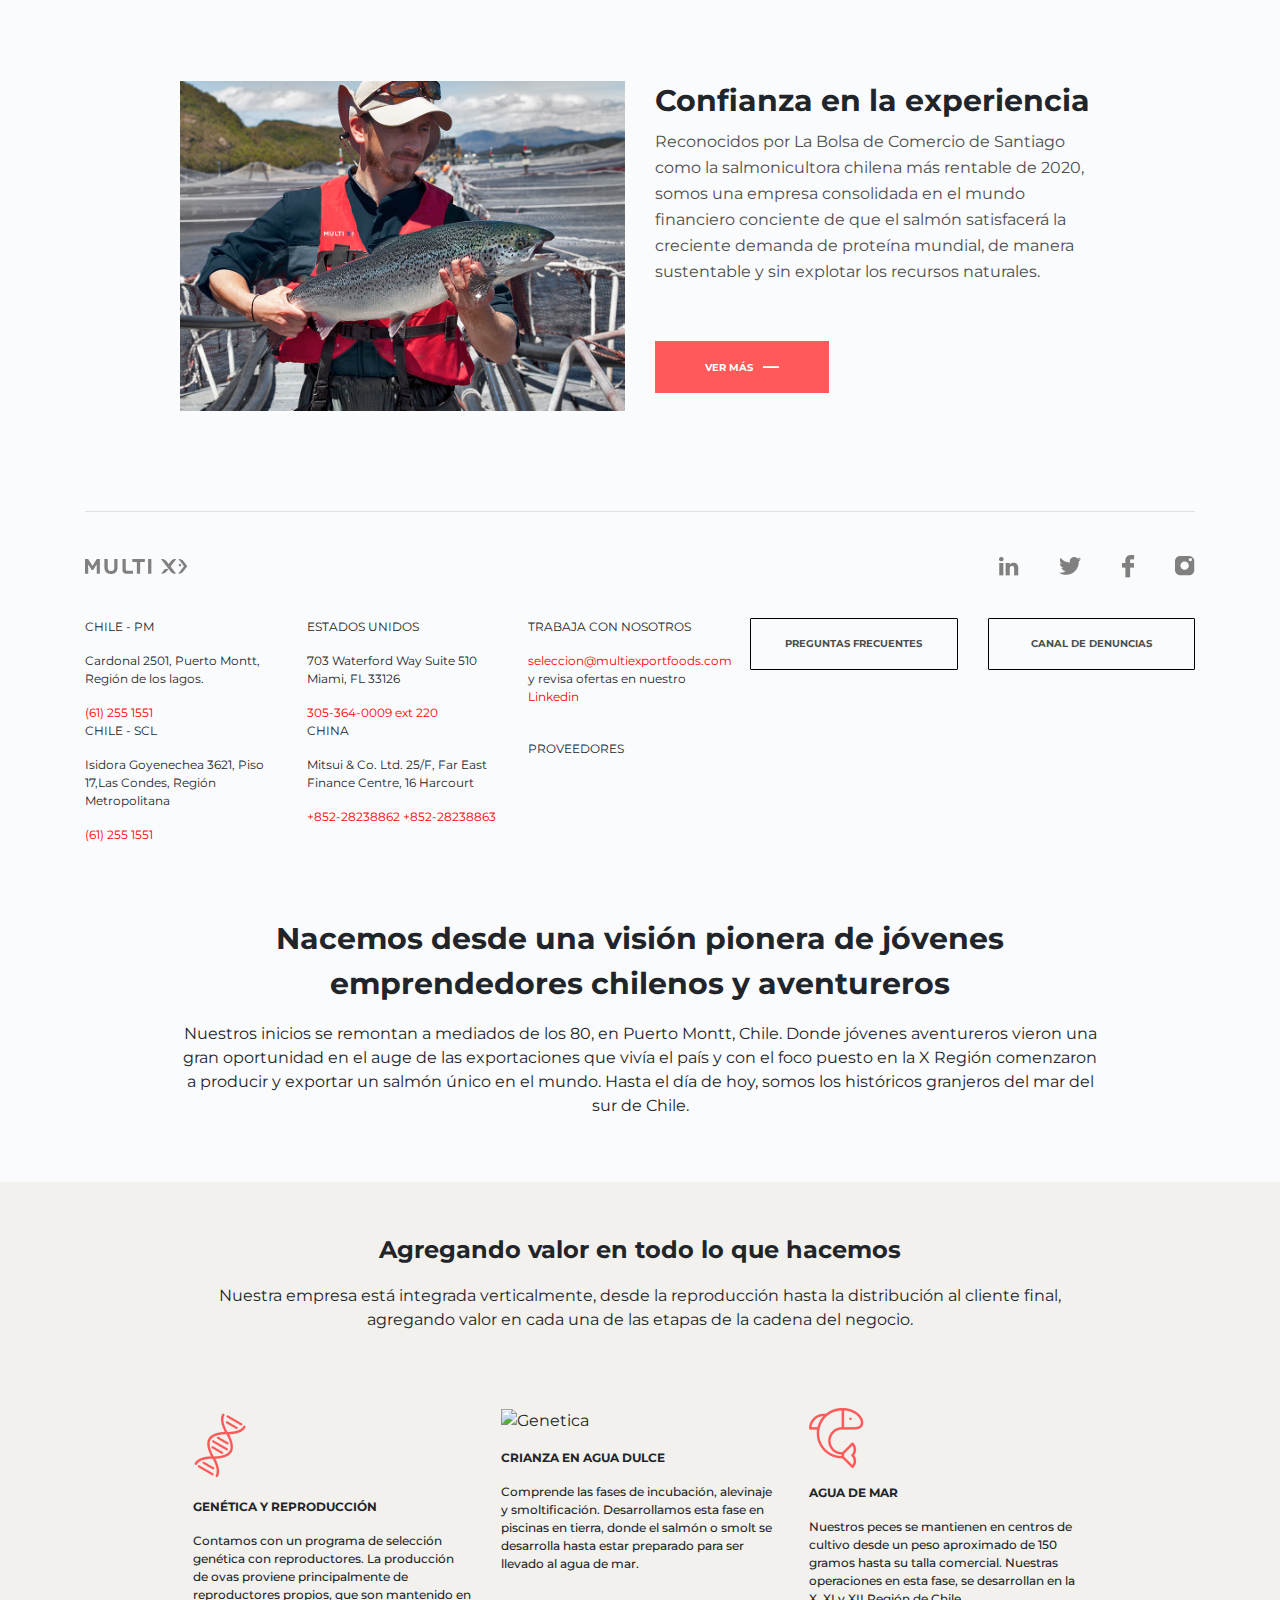
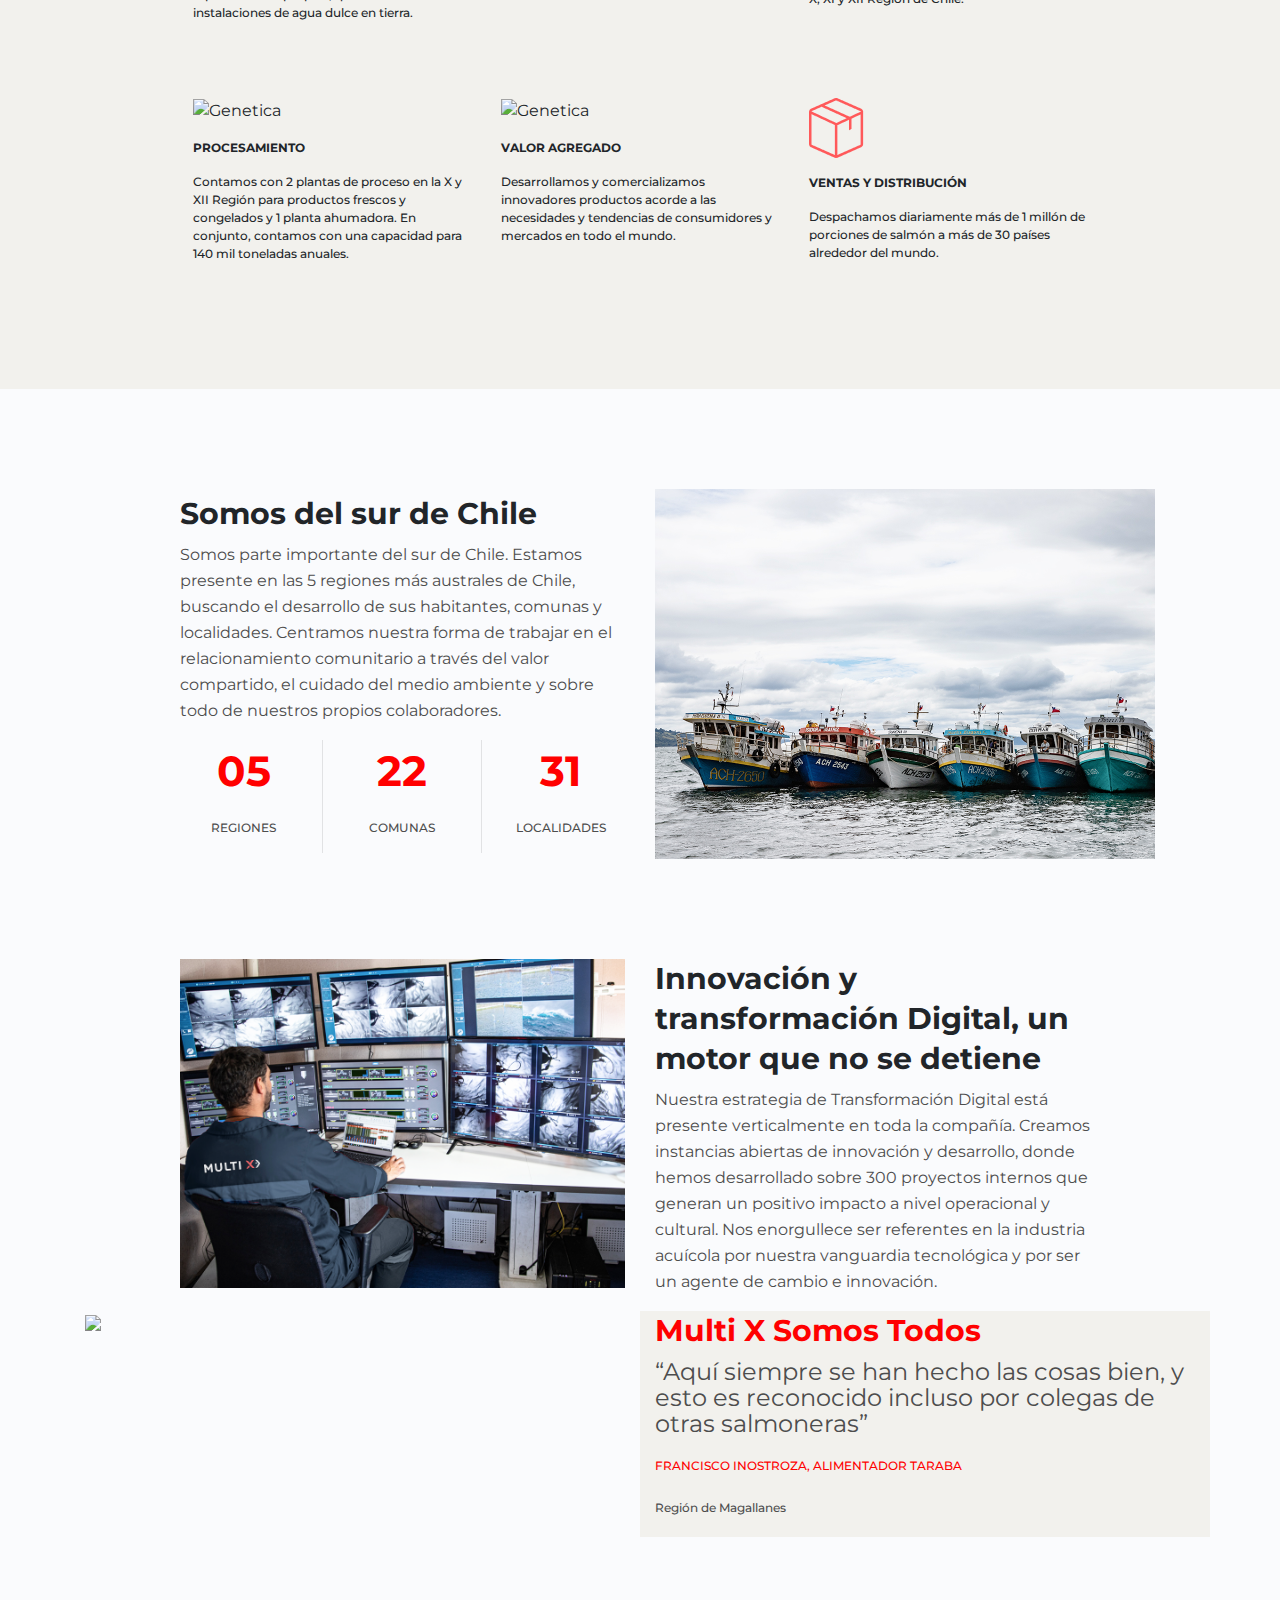
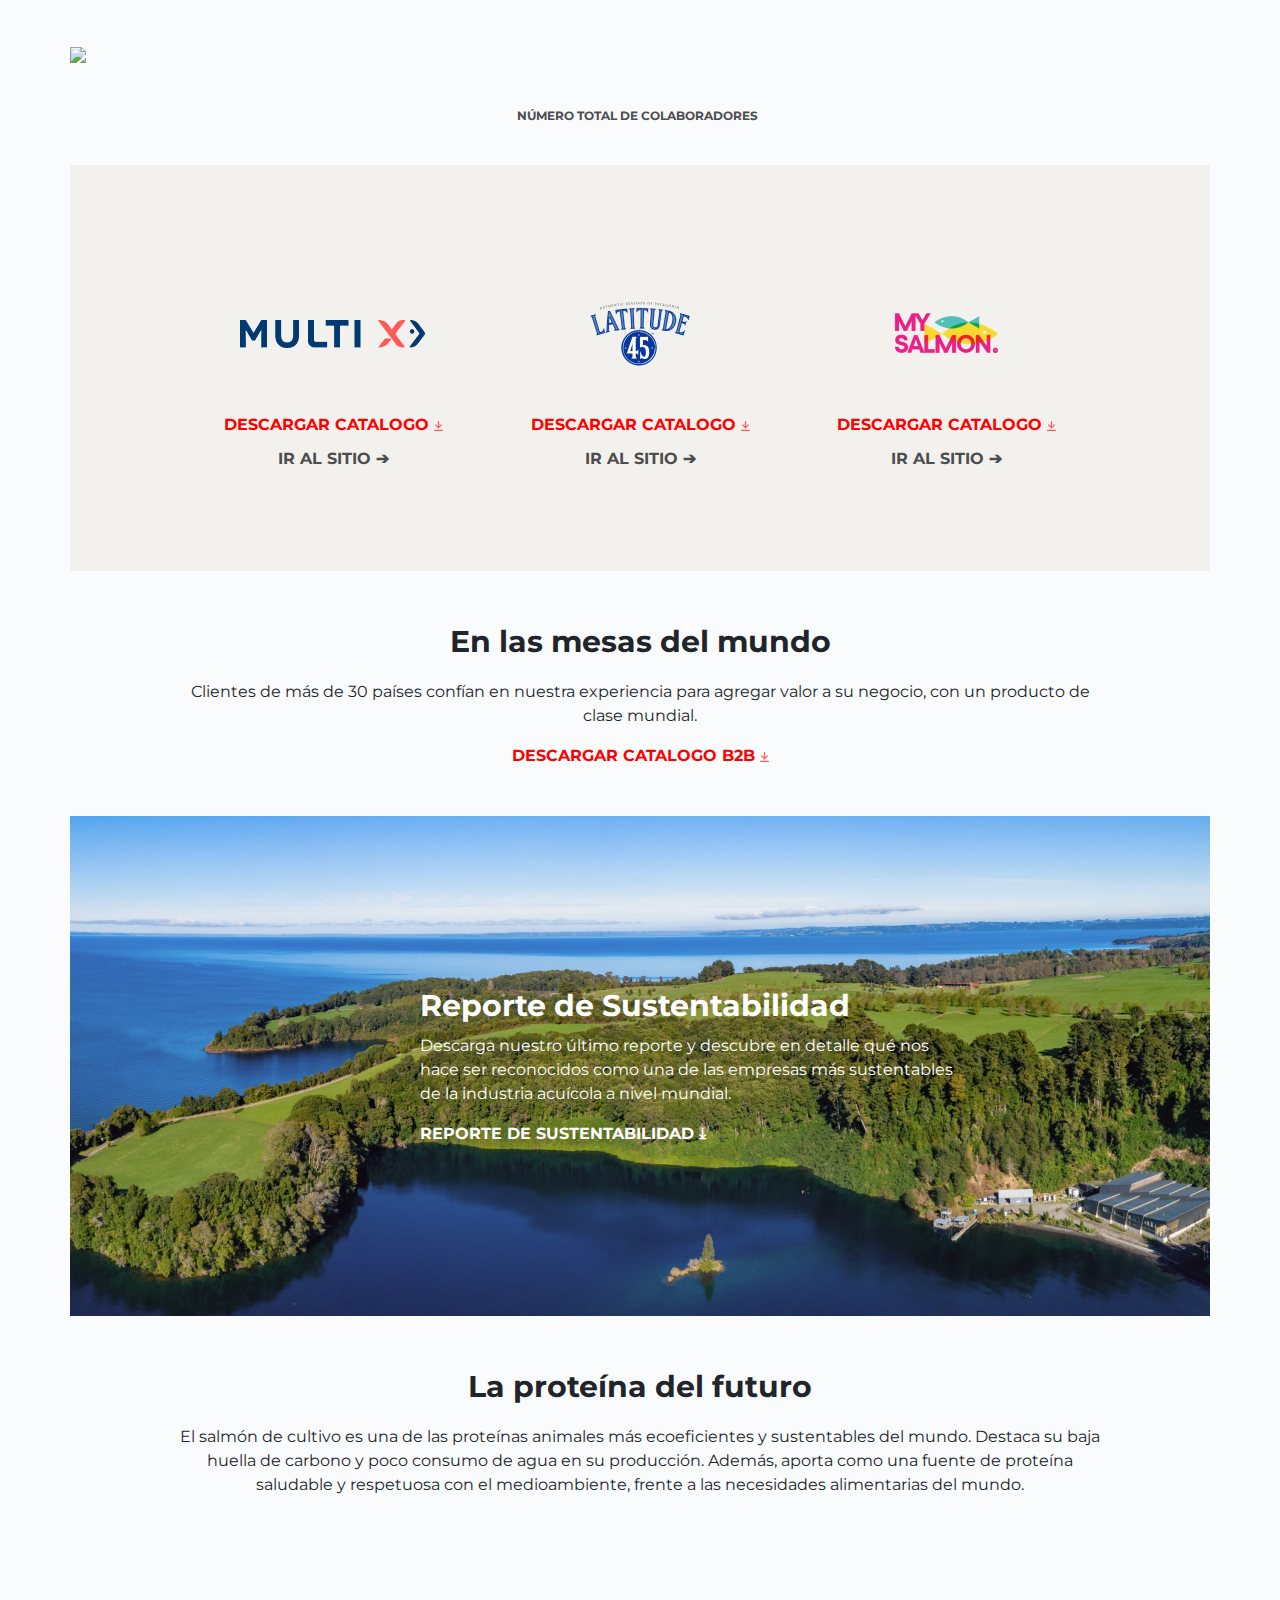
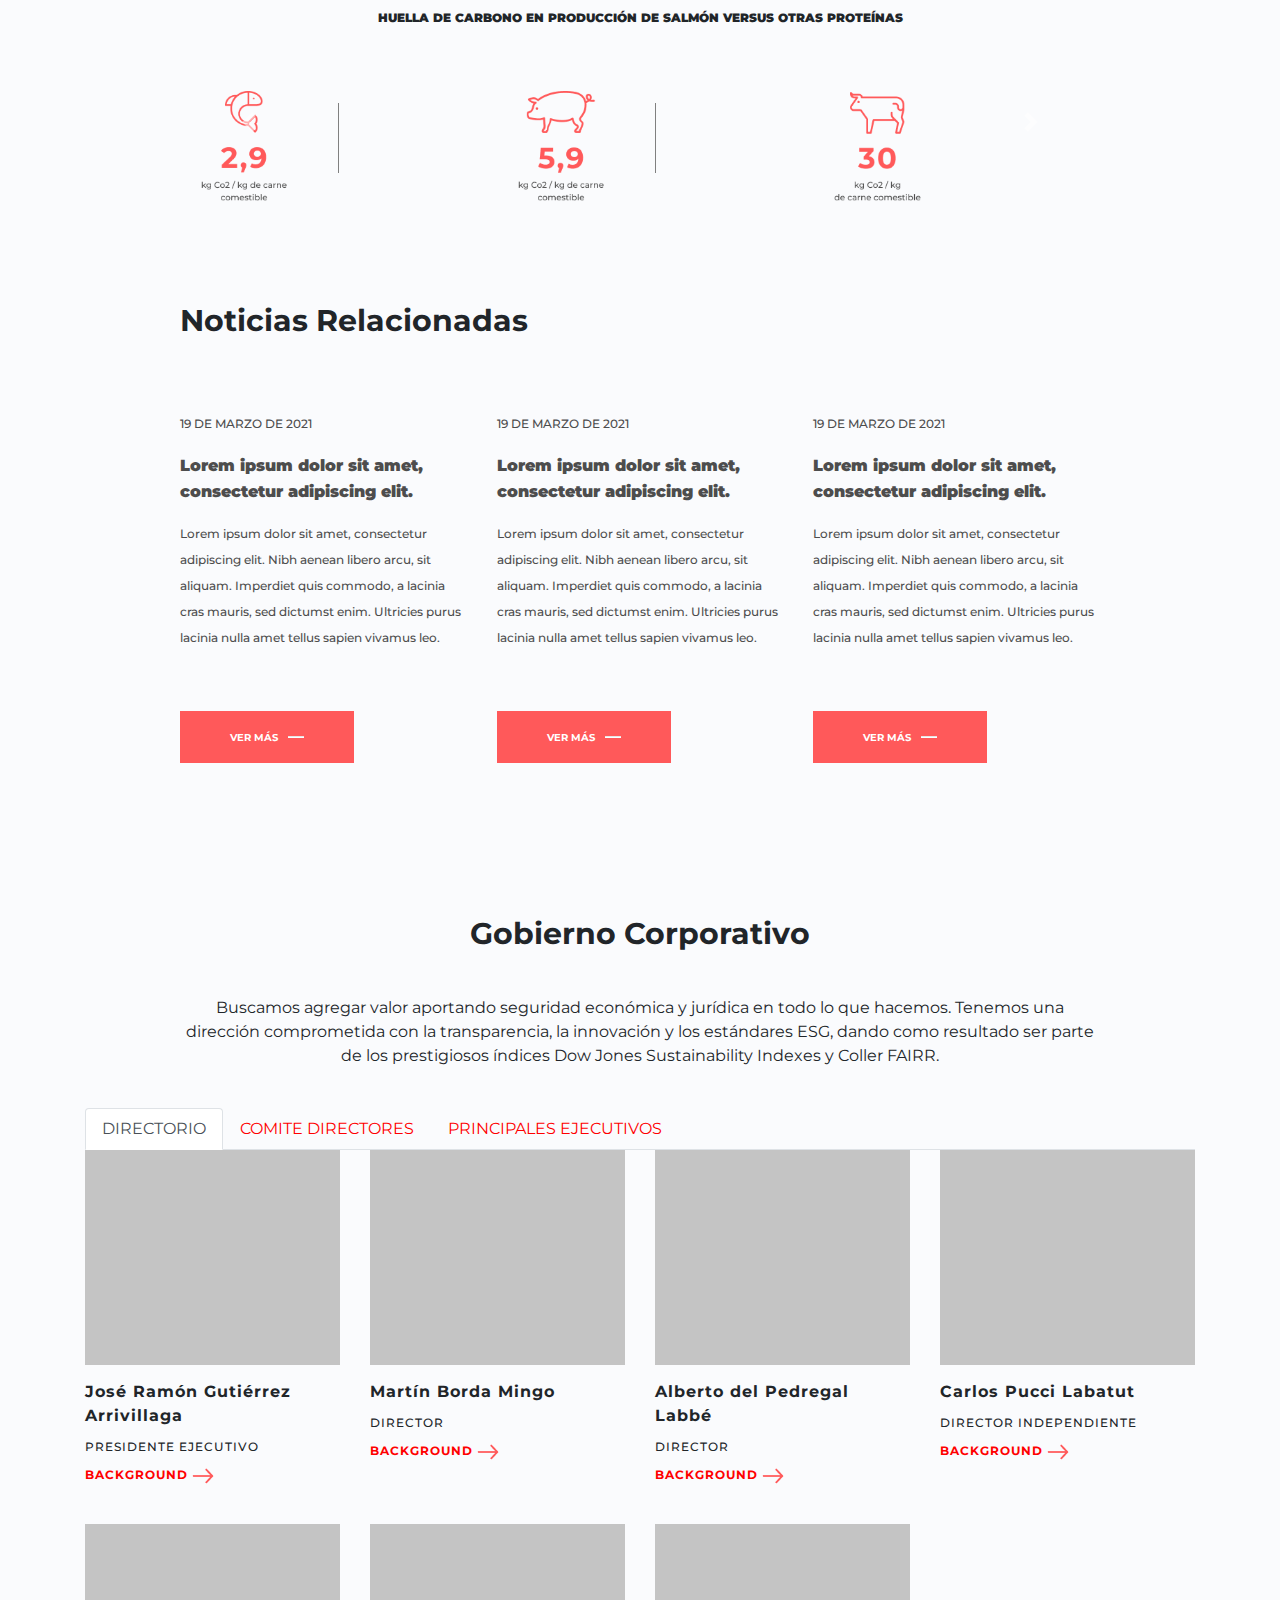
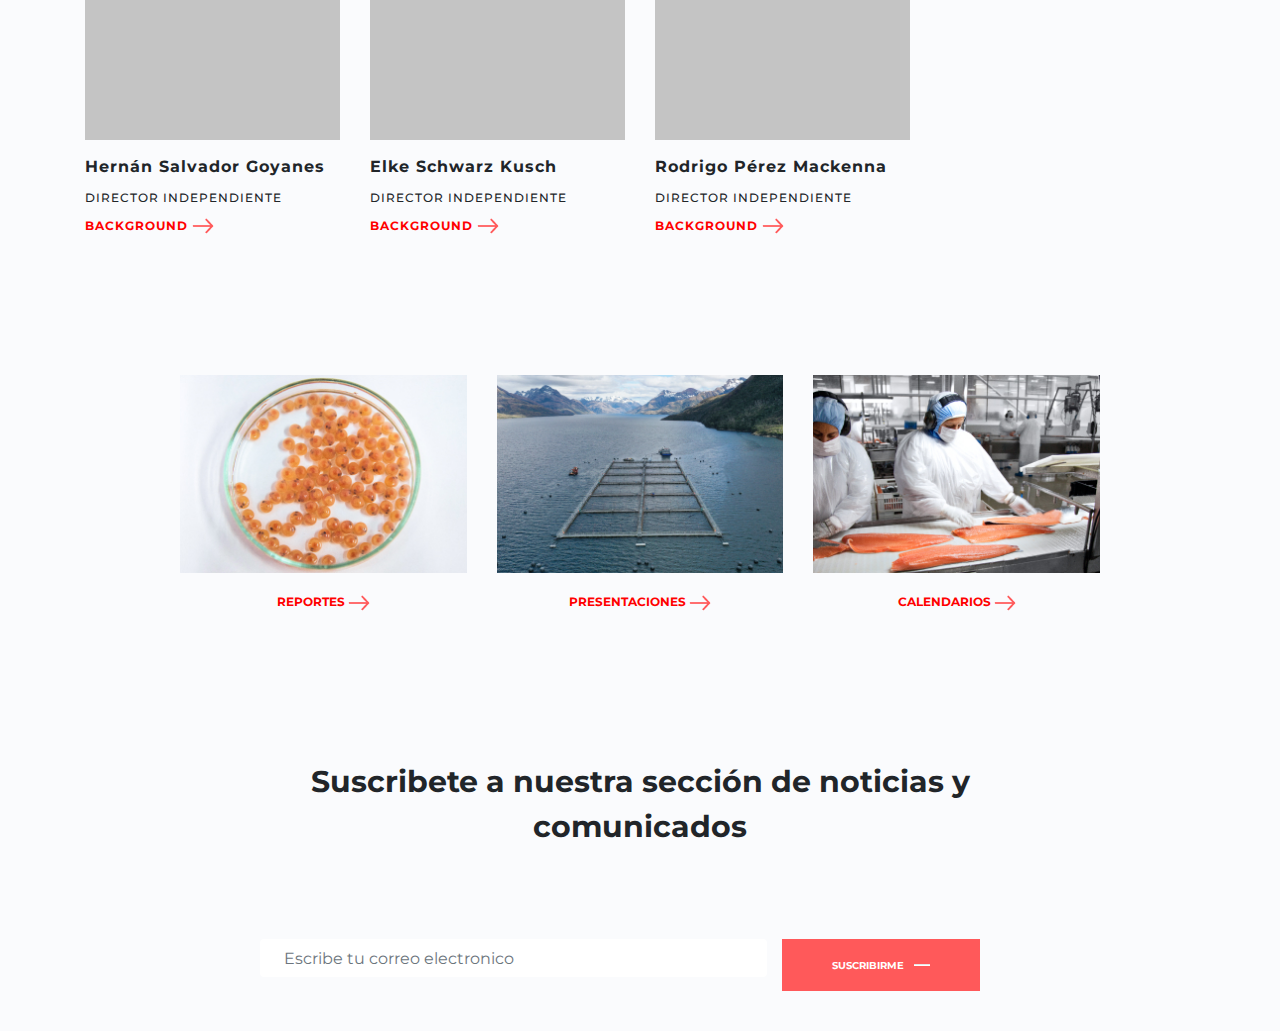
==== commit 710ca7c5: "mobile hasta servicios" ====
--- a/index.html
+++ b/index.html
@@ -104,21 +104,30 @@
 <div class="container mt-100 mb-100">
     <div class="row">
         <div class="col-xl-10 offset-xl-1 col-md-12 offset-md-0">
-            <div class="row">
-                <div class="d-none d-lg-block d-xl-block" style="background: red";>
-                    <h2>Confianza en la experiencia</h2>
-                    <p class="column_container_text font16">Reconocidos por La Bolsa de Comercio de Santiago como la salmonicultora chilena más rentable de 2020, somos una empresa consolidada en el mundo financiero conciente de que el salmón satisfacerá la creciente demanda de proteína mundial, de manera sustentable y sin explotar los recursos naturales.</p>
-                    <a href="" class="btn btn-red text-capitalize mt-40 d-lg-none d-xl-none">VER MÁS<hr></a>
-                </div>
-                <div class="col-md-12 col-lg-6 text-center">
-                    <img class="img-fluid" src="img/image25.jpg">
-                    <a href="" class="btn btn-red text-capitalize mt-40 d-lg-none d-xl-none">VER MÁS<hr></a>
-                </div>   
-                <div class="col-md-12 col-lg-6 d-flex justify-content-center font30 flex-column ml-50 mr-50 text-center"> 
-                    <h2>Confianza en la experiencia</h2>
-                    <p class="column_container_text font16">Reconocidos por La Bolsa de Comercio de Santiago como la salmonicultora chilena más rentable de 2020, somos una empresa consolidada en el mundo financiero conciente de que el salmón satisfacerá la creciente demanda de proteína mundial, de manera sustentable y sin explotar los recursos naturales.</p>
-                    <img class="img-fluid  d-lg-none d-xl-none mb-40" src="img/image25.jpg">
-                    <a href="" class="btn btn-red text-capitalize mt-40 d-lg-none d-xl-none">VER MÁS<hr></a>
+            <!-- Desktop-->
+            <div class="d-none d-xl-block">    
+                <div class="row">
+                    <div class="col-md-12 col-lg-6 text-center">
+                        <img class="img-fluid" src="img/image25.jpg">
+                    </div>  
+                    <div class="col-md-12 col-lg-6 d-flex justify-content-start font30 flex-column">
+                        <h2>Confianza en la experiencia</h2>
+                        <p class="column_container_text font16">Reconocidos por La Bolsa de Comercio de Santiago como la salmonicultora chilena más rentable de 2020, somos una empresa consolidada en el mundo financiero conciente de que el salmón satisfacerá la creciente demanda de proteína mundial, de manera sustentable y sin explotar los recursos naturales.</p>
+                        <a href="" class="btn btn-red text-capitalize mt-40">VER MÁS<hr></a>
+                    </div>
+                 </div>
+            </div>
+            <!-- Mobile-->
+            <div class="d-lg-none d-xl-none">
+                <div class="row">
+                    <div class="col-md-12 col-lg-6 d-flex justify-content-center font30 flex-column text-center">
+                        <h2>Confianza en la experiencia</h2>
+                        <p class="column_container_text font16">Reconocidos por La Bolsa de Comercio de Santiago como la salmonicultora chilena más rentable de 2020, somos una empresa consolidada en el mundo financiero conciente de que el salmón satisfacerá la creciente demanda de proteína mundial, de manera sustentable y sin explotar los recursos naturales.</p>
+                    </div>
+                    <div class="col-md-12 col-lg-6 text-center">
+                        <img class="img-fluid mt-40" src="img/image25.jpg">
+                        <a href="" class="btn btn-red text-capitalize mt-40">VER MÁS<hr></a>
+                    </div>
                 </div>
             </div>
         </div>
@@ -199,50 +208,85 @@
 <!-- Servicios-->
 <div class="bg-grey-light pt-50 pb-50">
     <div class="container">
-        <div class="row">
+        <div class="row mb-60">
             <div class="col-md-10 offset-md-1 text-center">
                 <p class="font700 font24">Agregando valor en todo lo que hacemos</p>
                 <p class="font400 font16">Nuestra empresa está integrada verticalmente, desde la reproducción hasta la distribución al cliente final, agregando valor en cada una de las etapas de la cadena del negocio.</p>
-                <br><br>
-            </div>
-        </div>
-
-        <div class="row">
-            <div class="col-md-4" >
-                <p><img src="img/genetica.png" ALT="Genetica"></img><br></p>
-                <p class="font700 font12">GENÉTICA Y REPRODUCCIÓN</p>
-                <p class="font500 font12">Contamos con un programa de selección genética con reproductores. La producción de ovas proviene principalmente de reproductores propios, que son mantenido en instalaciones de agua dulce en tierra. </p>
-            </div>
-            <div class="col-md-4" >
-                <p><img src="img/agua.png" ALT="Genetica"></img><br></p>
-                <p class="font700 font12">CRIANZA EN AGUA DULCE</p>
-                <p class="font500 font12">Comprende las fases de incubación, alevinaje y smoltificación. Desarrollamos esta fase en piscinas en tierra, donde el salmón o smolt se desarrolla hasta estar preparado para ser llevado al agua de mar.</p>
-            </div>
-            <div class="col-md-4" >
-                <p><img src="img/mar.png" ALT="Genetica"></img><br></p>
-                <p class="font700 font12">AGUA DE MAR</p>
-                <p class="font500 font12">Nuestros peces se mantienen en centros de cultivo desde un peso aproximado de 150 gramos hasta su talla comercial. Nuestras operaciones en esta fase, se desarrollan en la X, XI y XII Región de Chile. </p>
-            </div>
-        </div>
-        <br><br>
-        <div class="row">
-            <div class="col-md-4" >
-                <p><img src="img/procesamiento.png" ALT="Genetica"></img><br></p>
-                <p class="font700 font12">PROCESAMIENTO</p>
-                <p class="font500 font12">Contamos con 2 plantas de proceso en la X y XII Región para productos frescos y congelados y 1 planta ahumadora. En conjunto, contamos con una capacidad para 140 mil toneladas anuales.</p>
-            </div>
-            <div class="col-md-4" >
-                <p><img src="img/valor.png" ALT="Genetica"></img><br></p>
-                <p class="font700 font12">VALOR AGREGADO</p>
-                <p class="font500 font12">Desarrollamos  y comercializamos innovadores productos acorde a las necesidades y tendencias de consumidores y mercados en todo el mundo. </p>
-            </div>
-            <div class="col-md-4" >
-                <p><img src="img/distribucion.png" ALT="Genetica"></img><br></p>
-                <p class="font700 font12">VENTAS Y DISTRIBUCIÓN</p>
-                <p class="font500 font12">Despachamos diariamente más de 1 millón de porciones de salmón a más de 30 países alrededor del mundo. </p>
-            </div>
-        </div>
-        <br>
+            </div>
+        </div>
+
+        <div class="col-xl-10 offset-xl-1 col-md-12 offset-md-0">
+            <!-- Desktop-->
+            <div class="d-none d-xl-block">
+                <div class="row">
+                    <div class="col-md-14 col-lg-4 mb-60">
+                        <p><img src="img/genetica.png" ALT="Genetica"></img></p>
+                        <p class="font700 font12">GENÉTICA Y REPRODUCCIÓN</p>
+                        <p class="font500 font12">Contamos con un programa de selección genética con reproductores. La producción de ovas proviene principalmente de reproductores propios, que son mantenido en instalaciones de agua dulce en tierra.</p>
+                    </div>
+                    <div class="col-md-4 col-lg-4 mb-60" >
+                        <p><img src="img/agua.png" ALT="Genetica"></img></p>
+                        <p class="font700 font12">CRIANZA EN AGUA DULCE</p>
+                        <p class="font500 font12">Comprende las fases de incubación, alevinaje y smoltificación. Desarrollamos esta fase en piscinas en tierra, donde el salmón o smolt se desarrolla hasta estar preparado para ser llevado al agua de mar.</p>
+                    </div>
+                    <div class="col-md-4 col-lg-4 mb-60" >
+                        <p><img src="img/mar.png" ALT="Genetica"></img></p>
+                        <p class="font700 font12">AGUA DE MAR</p>
+                        <p class="font500 font12">Nuestros peces se mantienen en centros de cultivo desde un peso aproximado de 150 gramos hasta su talla comercial. Nuestras operaciones en esta fase, se desarrollan en la X, XI y XII Región de Chile. </p>
+                    </div>
+                    <div class="col-md-4 col-lg-4 mb-60" >
+                        <p><img src="img/procesamiento.png" ALT="Genetica"></img><br></p>
+                        <p class="font700 font12">PROCESAMIENTO</p>
+                        <p class="font500 font12">Contamos con 2 plantas de proceso en la X y XII Región para productos frescos y congelados y 1 planta ahumadora. En conjunto, contamos con una capacidad para 140 mil toneladas anuales.</p>
+                    </div>
+                    <div class="col-md-4 col-lg-4 mb-60" >
+                        <p><img src="img/valor.png" ALT="Genetica"></img><br></p>
+                        <p class="font700 font12">VALOR AGREGADO</p>
+                        <p class="font500 font12">Desarrollamos  y comercializamos innovadores productos acorde a las necesidades y tendencias de consumidores y mercados en todo el mundo. </p>
+                    </div>
+                    <div class="col-md-4 col-lg-4 mb-60" >
+                        <p><img src="img/distribucion.png" ALT="Genetica"></img><br></p>
+                        <p class="font700 font12">VENTAS Y DISTRIBUCIÓN</p>
+                        <p class="font500 font12">Despachamos diariamente más de 1 millón de porciones de salmón a más de 30 países alrededor del mundo. </p>
+                    </div>
+                </div>
+            </div>
+            <!-- Mobile-->
+            <div class="d-lg-none d-xl-none">
+                <div class="row">
+                    <div class="col-md-14 col-lg-4 mb-60 text-center">
+                        <p><img src="img/genetica.png" ALT="Genetica"></img></p>
+                        <p class="font700 font12">GENÉTICA Y REPRODUCCIÓN</p>
+                        <p class="font500 font12">Contamos con un programa de selección genética con reproductores. La producción de ovas proviene principalmente de reproductores propios, que son mantenido en instalaciones de agua dulce en tierra.</p>
+                    </div>
+                    <div class="col-md-4 col-lg-4 mb-60 text-center" >
+                        <p><img src="img/agua.png" ALT="Genetica"></img></p>
+                        <p class="font700 font12">CRIANZA EN AGUA DULCE</p>
+                        <p class="font500 font12">Comprende las fases de incubación, alevinaje y smoltificación. Desarrollamos esta fase en piscinas en tierra, donde el salmón o smolt se desarrolla hasta estar preparado para ser llevado al agua de mar.</p>
+                    </div>
+                    <div class="col-md-4 col-lg-4 mb-60 text-center" >
+                        <p><img src="img/mar.png" ALT="Genetica"></img></p>
+                        <p class="font700 font12">AGUA DE MAR</p>
+                        <p class="font500 font12">Nuestros peces se mantienen en centros de cultivo desde un peso aproximado de 150 gramos hasta su talla comercial. Nuestras operaciones en esta fase, se desarrollan en la X, XI y XII Región de Chile. </p>
+                    </div>
+                    <div class="col-md-4 col-lg-4 mb-60 text-center" >
+                        <p><img src="img/procesamiento.png" ALT="Genetica"></img><br></p>
+                        <p class="font700 font12">PROCESAMIENTO</p>
+                        <p class="font500 font12">Contamos con 2 plantas de proceso en la X y XII Región para productos frescos y congelados y 1 planta ahumadora. En conjunto, contamos con una capacidad para 140 mil toneladas anuales.</p>
+                    </div>
+                    <div class="col-md-4 col-lg-4 mb-60 text-center" >
+                        <p><img src="img/valor.png" ALT="Genetica"></img><br></p>
+                        <p class="font700 font12">VALOR AGREGADO</p>
+                        <p class="font500 font12">Desarrollamos  y comercializamos innovadores productos acorde a las necesidades y tendencias de consumidores y mercados en todo el mundo. </p>
+                    </div>
+                    <div class="col-md-4 col-lg-4 mb-60 text-center" >
+                        <p><img src="img/distribucion.png" ALT="Genetica"></img><br></p>
+                        <p class="font700 font12">VENTAS Y DISTRIBUCIÓN</p>
+                        <p class="font500 font12">Despachamos diariamente más de 1 millón de porciones de salmón a más de 30 países alrededor del mundo. </p>
+                    </div>
+                </div>
+            </div>
+        </div>
     </div>
 </div>
 
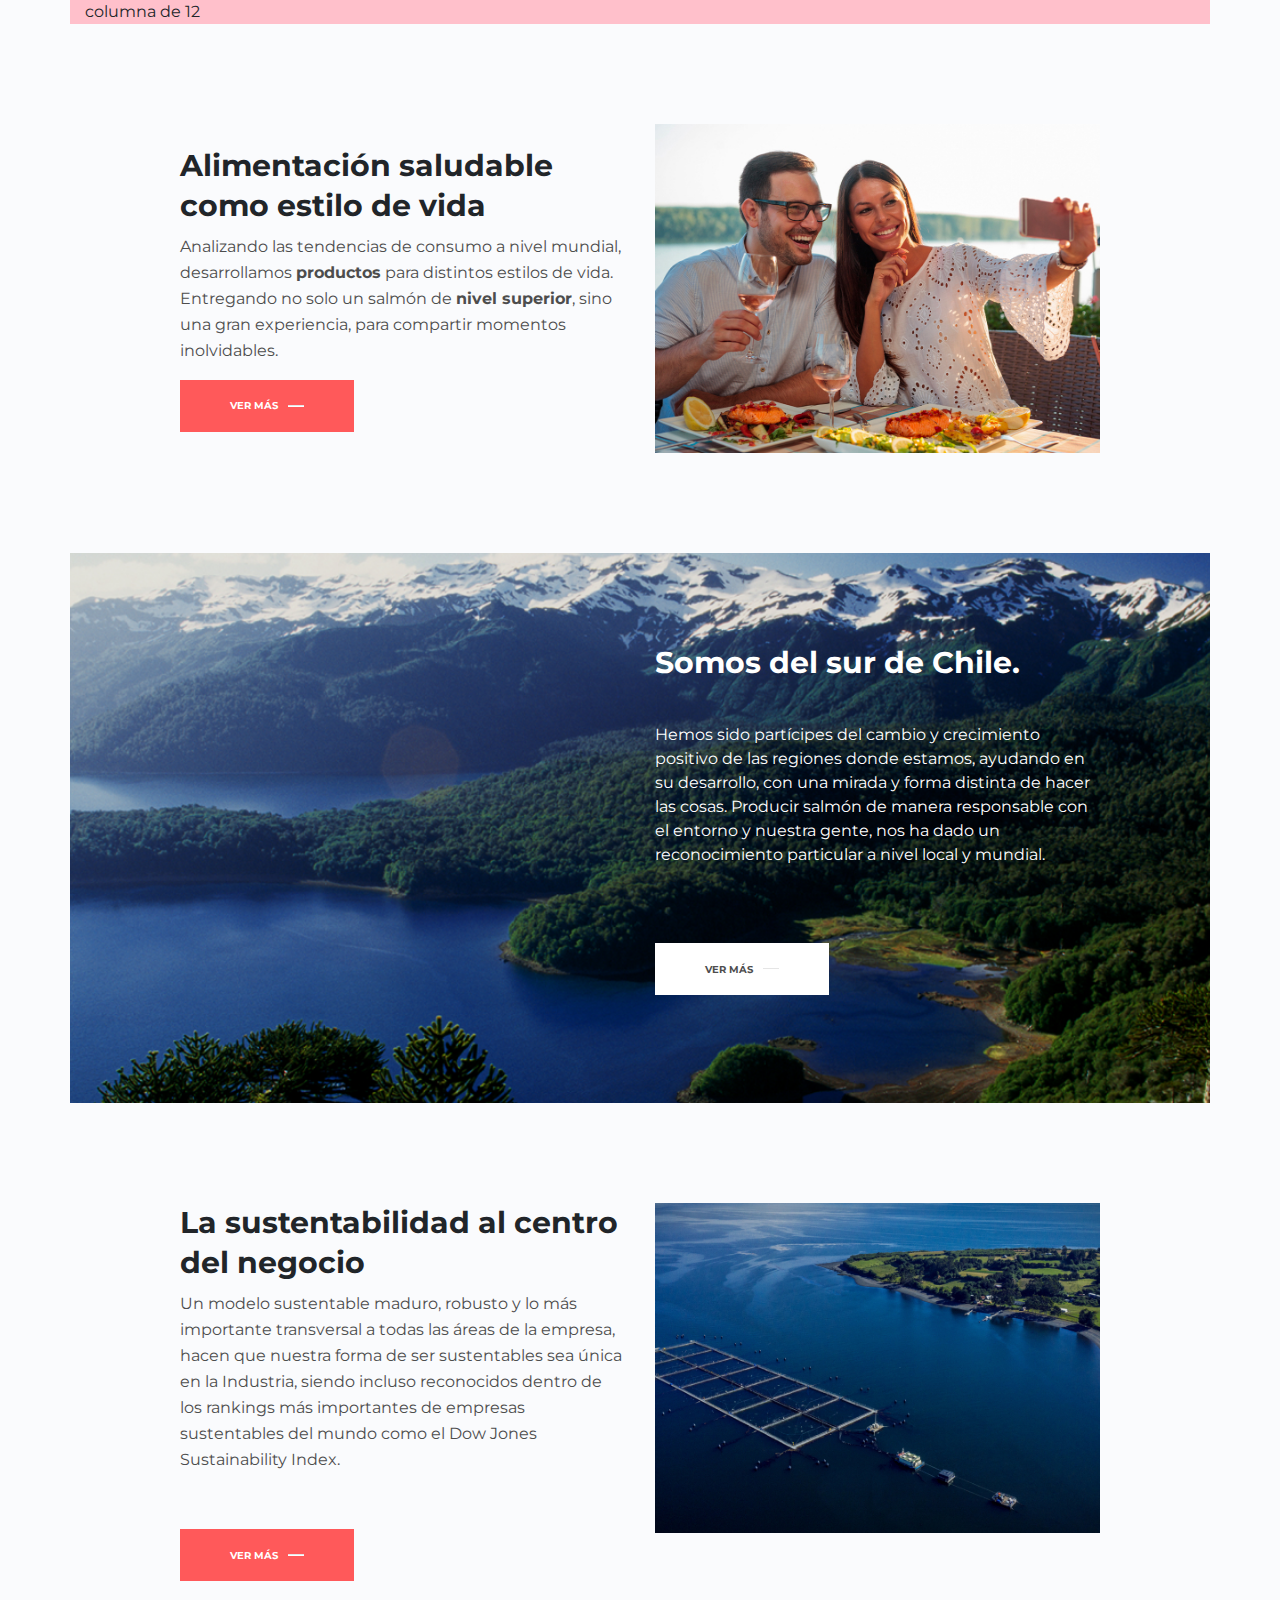
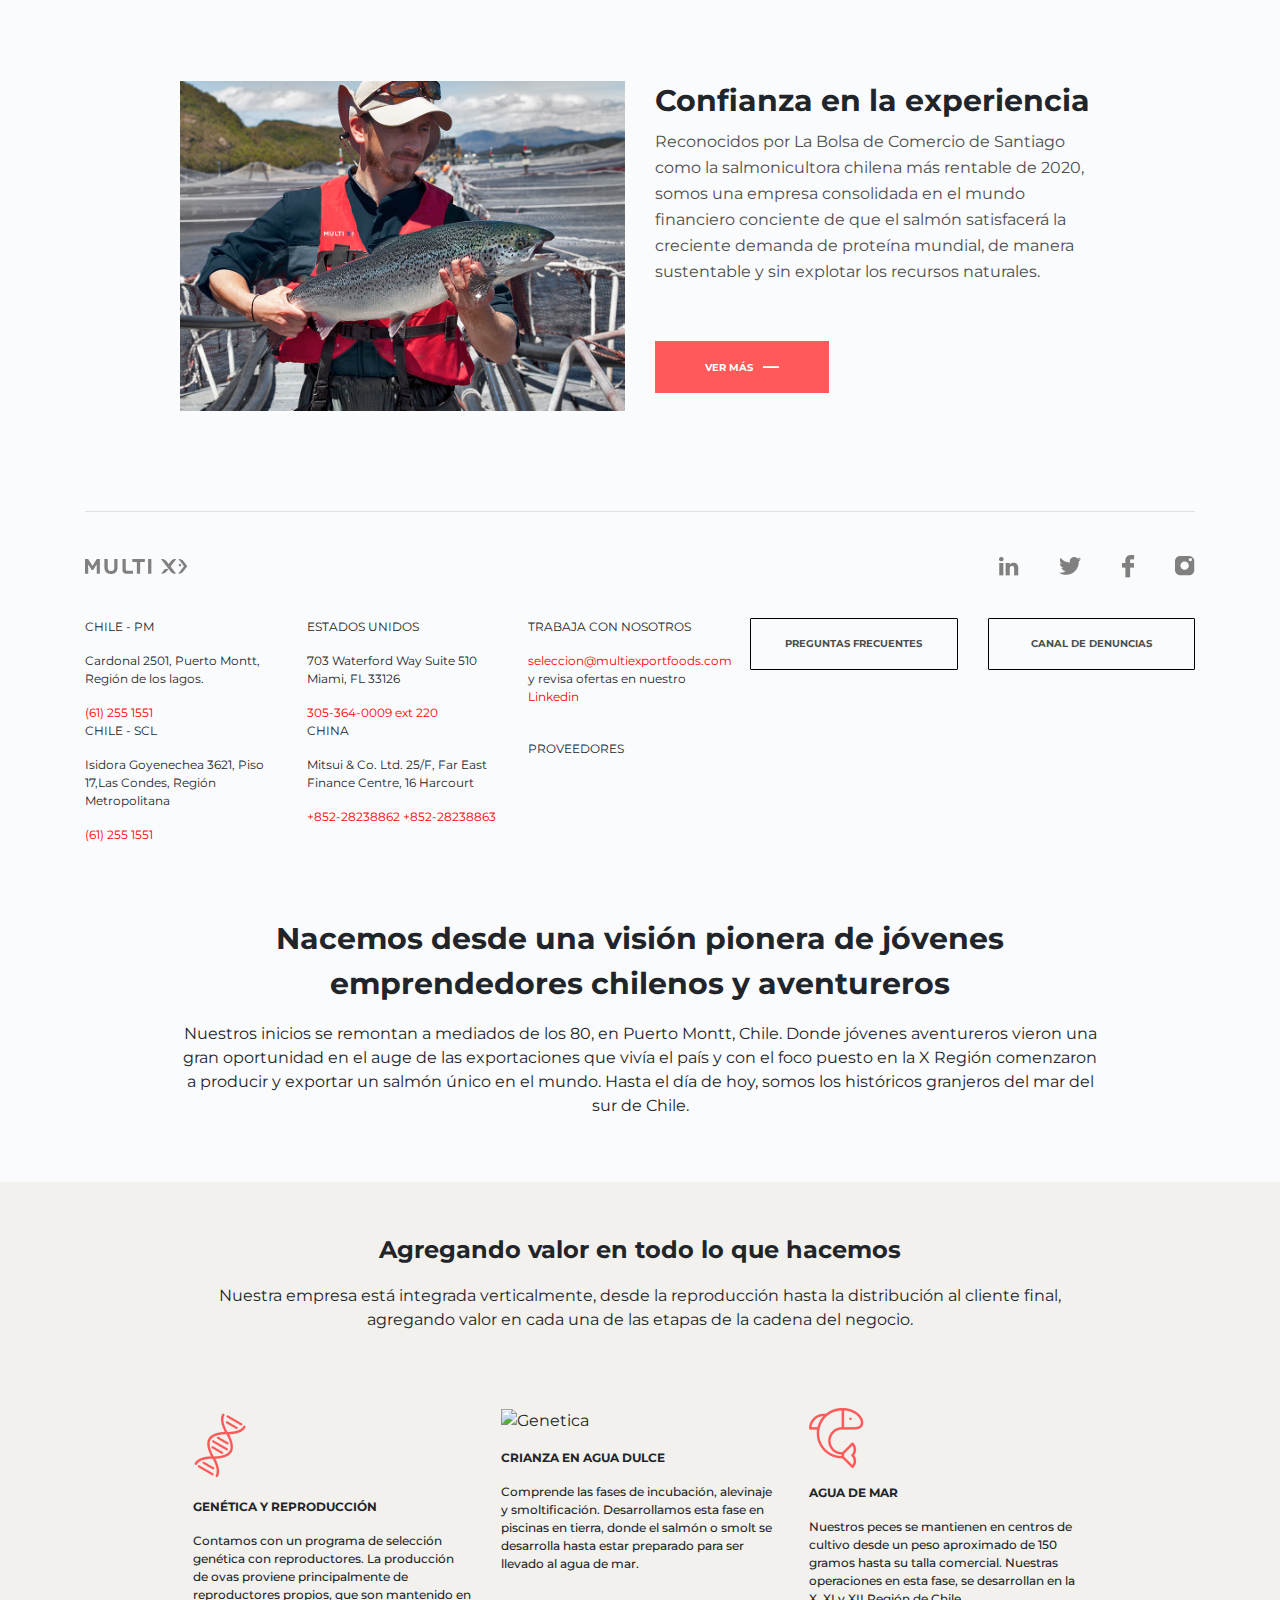
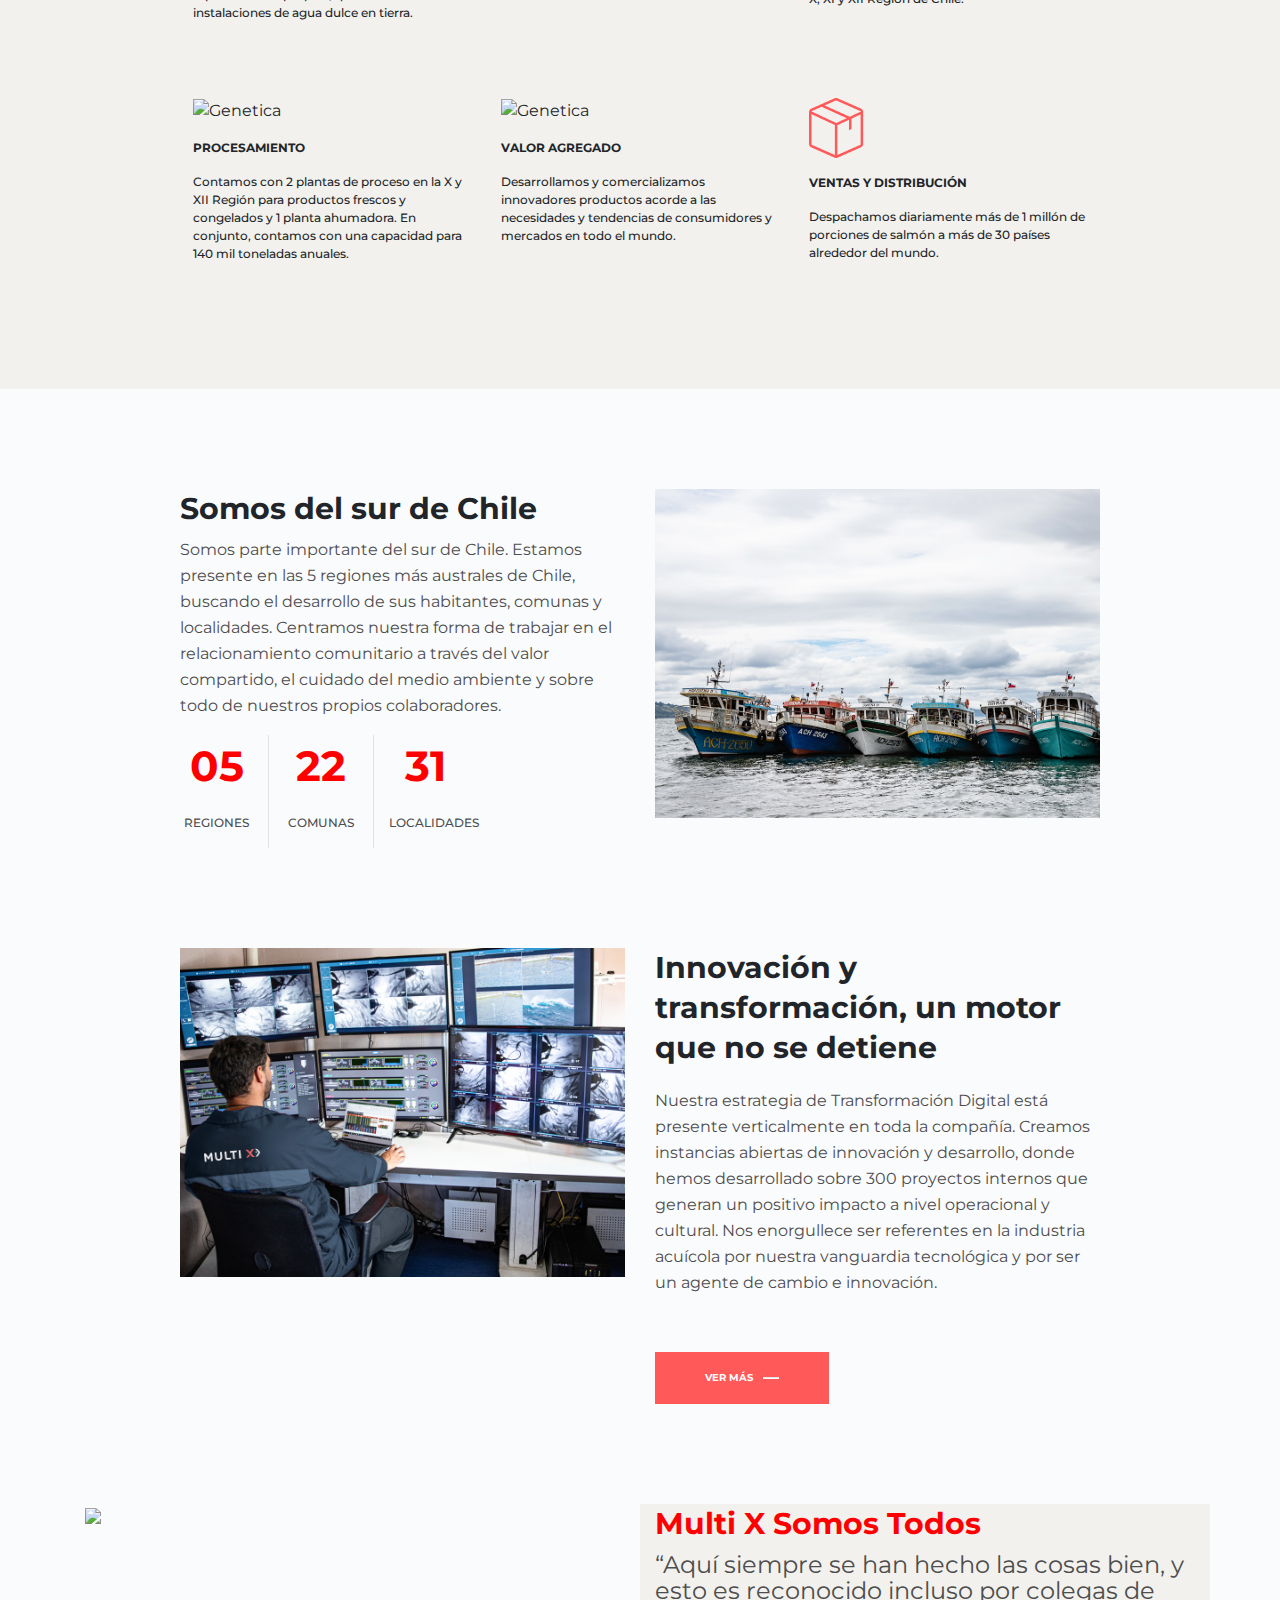
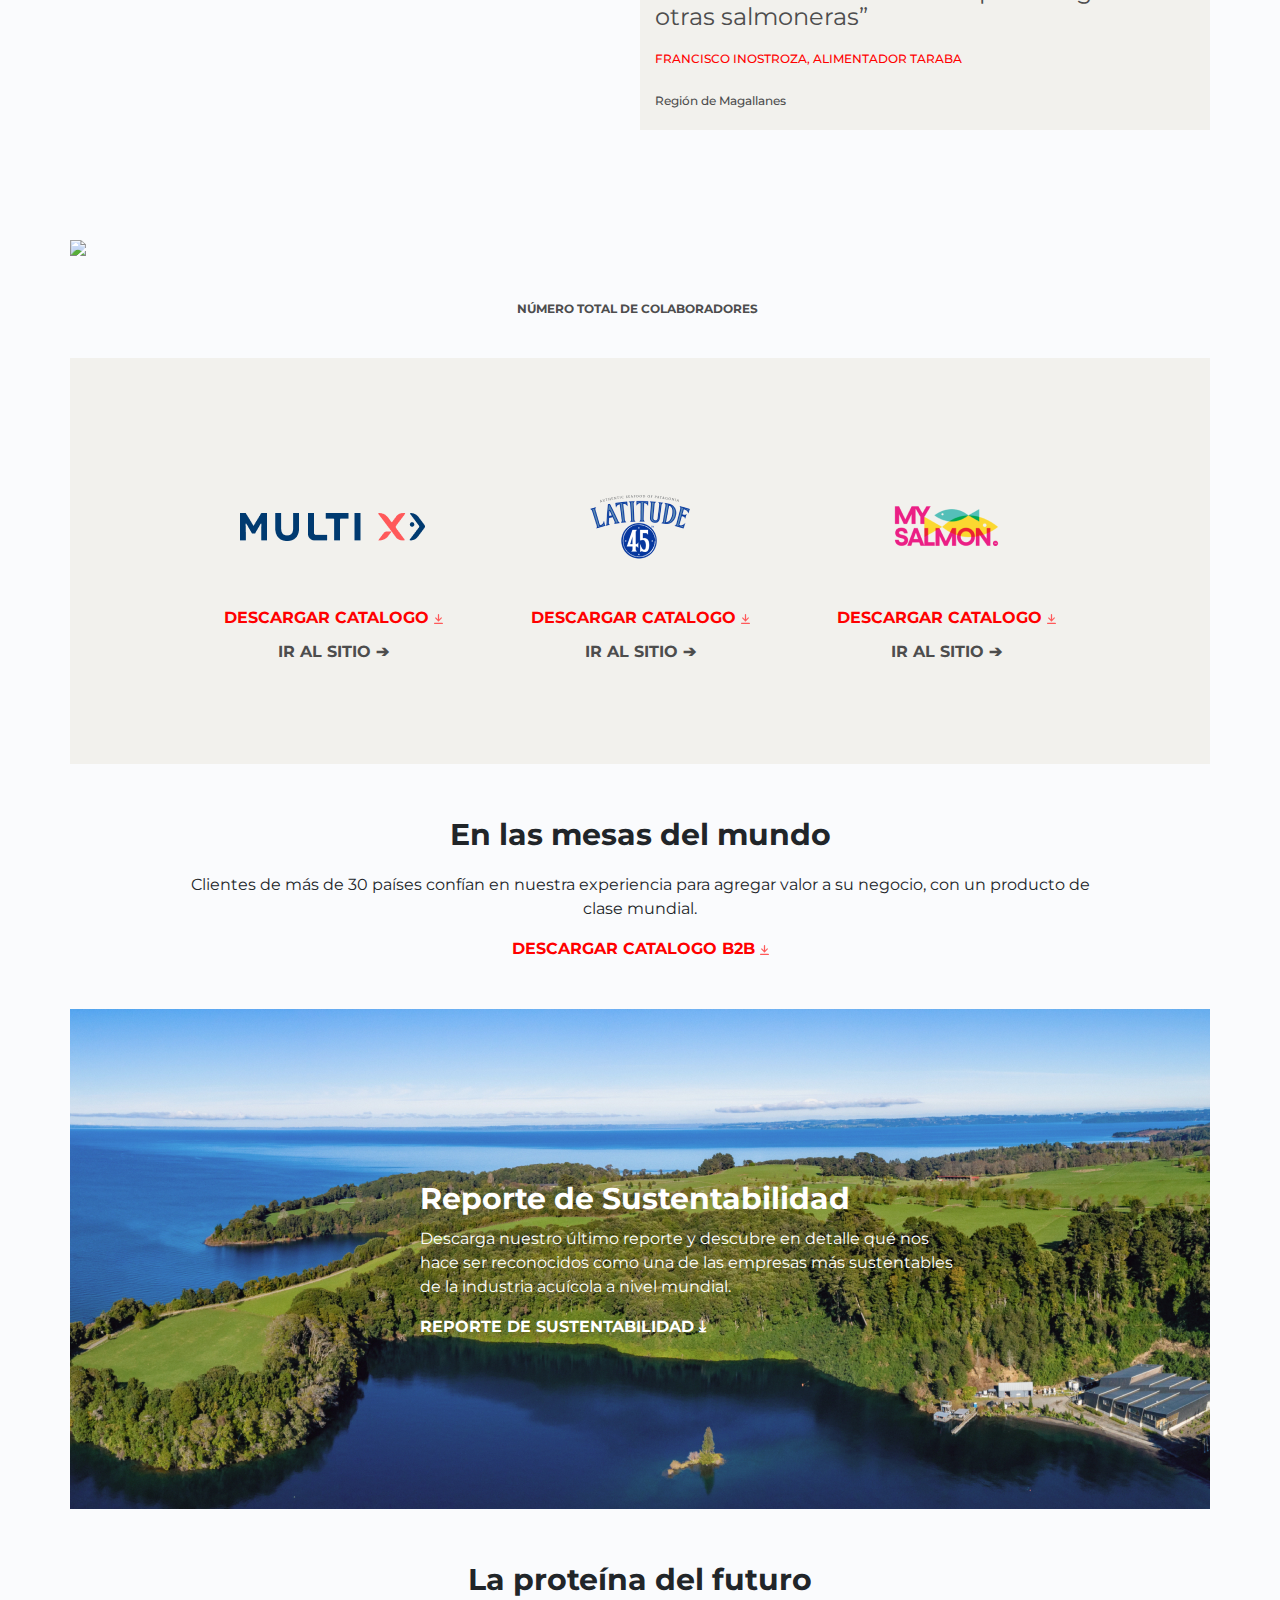
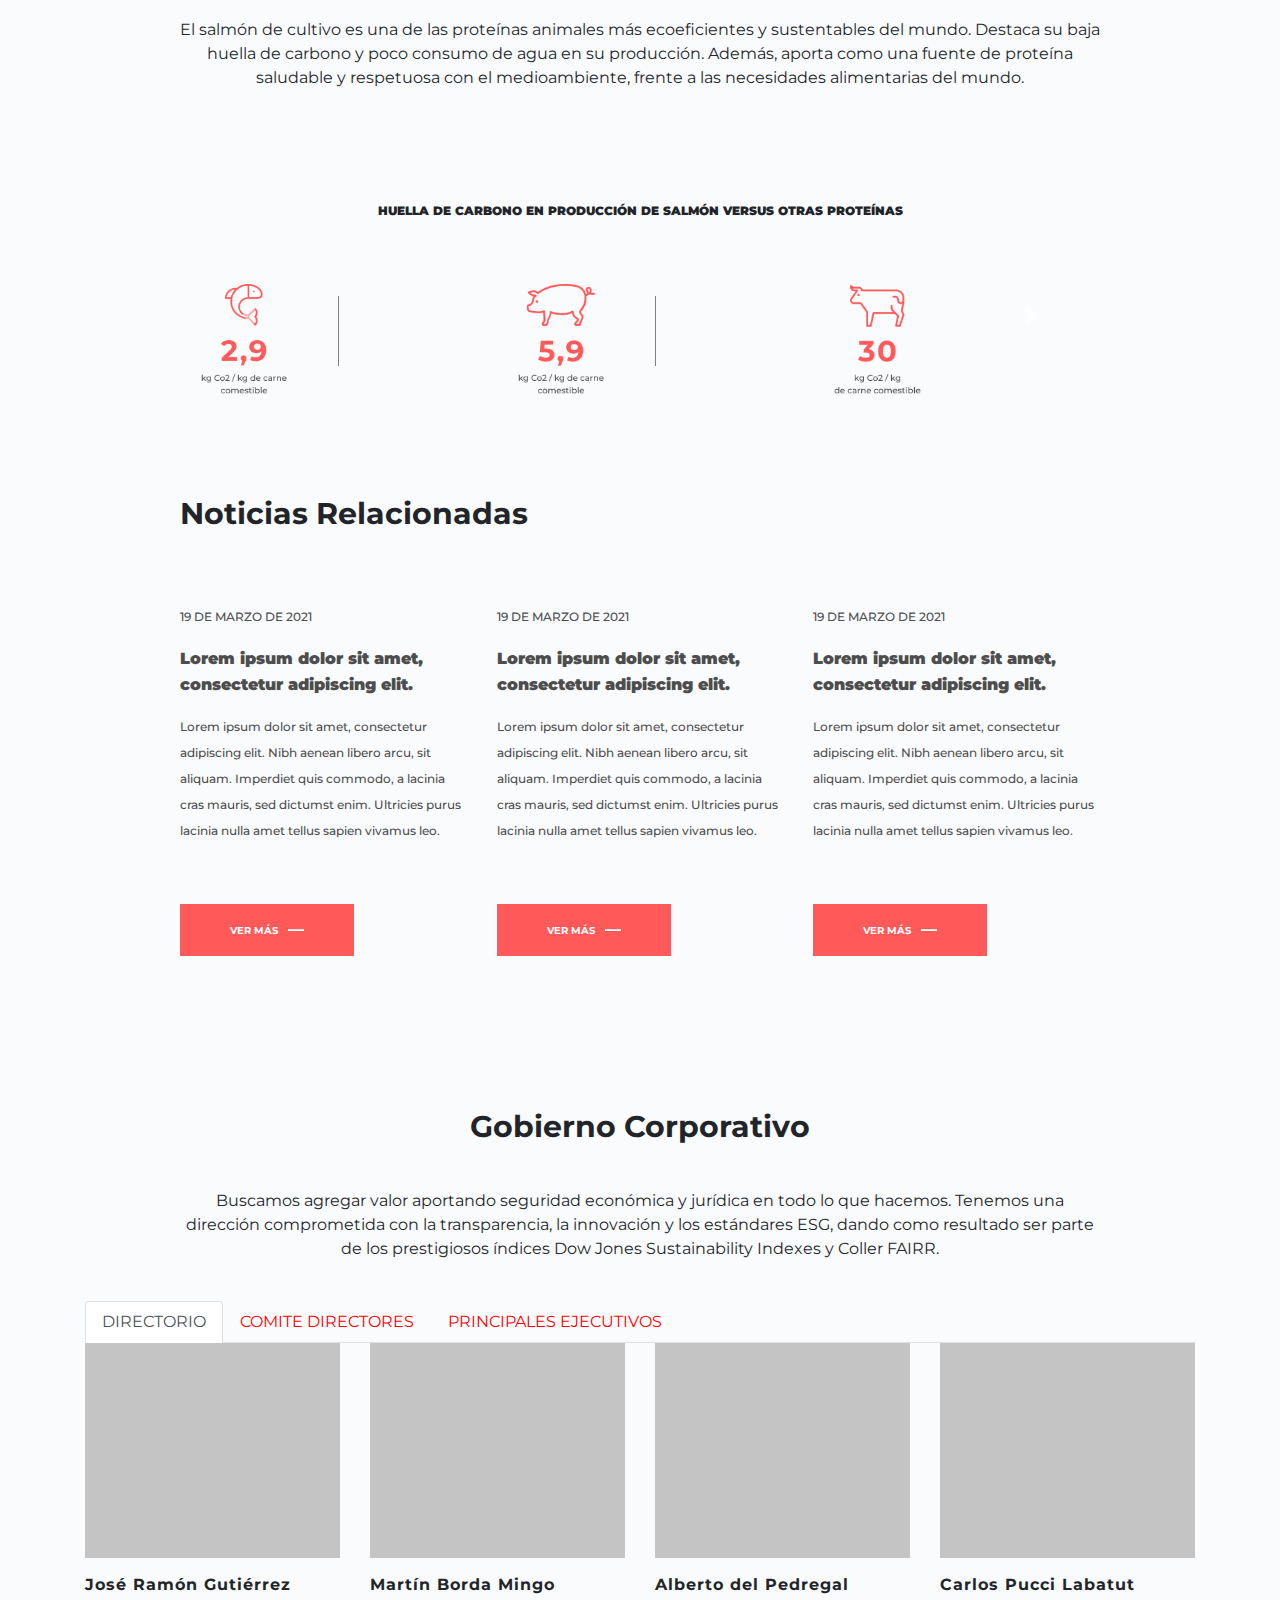
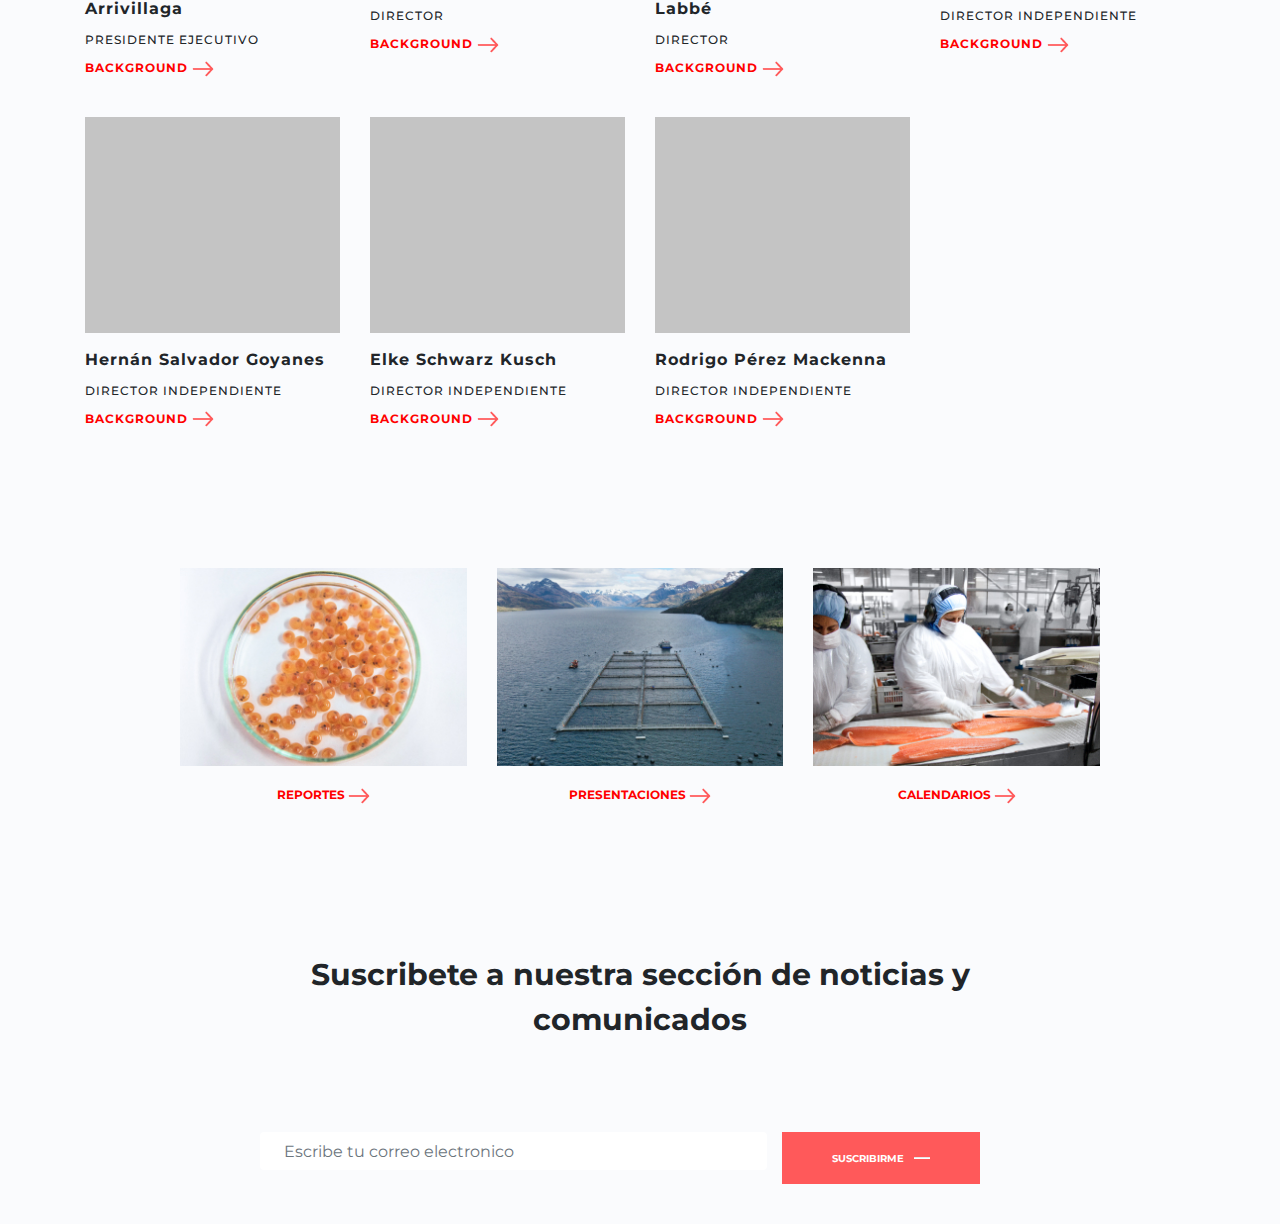
==== commit 274997ed: "Innovacion y transformacion digital" ====
--- a/index.html
+++ b/index.html
@@ -289,51 +289,70 @@
         </div>
     </div>
 </div>
-
 <!-- Somos el sur de chile -->
 <div class="container mt-100 mb-100">
     <div class="row">
-        <div class="col-md-10 offset-md-1">
+        <div class="col-xl-10 offset-xl-1 col-md-12 offset-md-0">
             <div class="row">
                 <div class="col-md-6 d-flex justify-content-center font30 flex-column">
                     <h2>Somos del sur de Chile</h2>
                     <p class="column_container_text font16">Somos parte importante del sur de Chile. Estamos presente en las 5 regiones más australes de Chile, buscando el desarrollo de sus habitantes, comunas y localidades. Centramos nuestra forma de trabajar en el relacionamiento comunitario a través del valor compartido, el cuidado del medio ambiente y sobre todo de nuestros propios colaboradores. </p>
                     <div class="row">
-                        <div class="col-md-4 d-flex justify-content-center border-right border-right--grey-light flex-column text-center">
-                            <p class="font42 font700 color-red">05</p>
-                            <p class="font12 font500 color-gray">REGIONES</p>  
+                        <div class="d-flex flex-nowrap">
+                            <div class="col-md-4 d-flex justify-content-center border-right border-right--grey-light flex-column text-center">
+                                <p class="font42 font700 color-red">05</p>
+                                <p class="font12 font500 color-gray">REGIONES</p>  
+                            </div>
+                            
+                            <div class="col-md-4 d-flex justify-content-center border-right border-right--grey-light flex-column text-center">
+                                <p class="font42 font700 color-red">22</p>
+                                <p class="font12 font500 color-gray">COMUNAS</p>
+                            </div>
+                            
+                            <div class="col-md-4 d-flex justify-content-center flex-column text-center">
+                                <p class="font42 font700 color-red">31</p>
+                                <p class="font12 font500 color-gray">LOCALIDADES</p>
+                            </div>
                         </div>
-                        
-                        <div class="col-md-4 d-flex justify-content-center border-right border-right--grey-light flex-column text-center">
-                            <p class="font42 font700 color-red">22</p>
-                            <p class="font12 font500 color-gray">COMUNAS</p>
-                        </div>
-                        
-                        <div class="col-md-4 d-flex justify-content-center flex-column text-center">
-                            <p class="font42 font700 color-red">31</p>
-                            <p class="font12 font500 color-gray">LOCALIDADES</p>
-                        </div>
                     </div>
                 </div>
                 <div class="col-md-6">
-                    <img class="" src="img/image21.png">
+                    <img class="img-fluid" src="img/image21.png">
                 </div>
             </div>
         </div>
     </div>
 </div>
 <!-- Innovacion y transformacion digital-->
-<div class="container">
-    <div class="row">
-        <div class="col-md-10 offset-md-1">
-            <div class="row">
-                <div class="col-md-12 col-lg-6 order-lg-1 d-flex justify-content-md-center font30 flex-column mb-lg-20"> 
-                    <h2>Innovación y transformación Digital, un motor que no se detiene</h2>
-                    <p class="column_container_text font16">Nuestra estrategia de Transformación Digital está presente verticalmente en toda la compañía. Creamos instancias abiertas de innovación y desarrollo, donde hemos desarrollado sobre 300 proyectos internos que generan un positivo impacto a nivel operacional y cultural. Nos enorgullece ser referentes en la industria acuícola por nuestra vanguardia tecnológica y por ser un agente de cambio e innovación. </p>
-                </div>
-                <div class="col-md-12 col-lg-6">
-                    <img class="img-fluid" src="img/image22.png">
-                </div>
+<div class="container mt-100 mb-100">
+    <div class="row">
+        <div class="col-xl-10 offset-xl-1 col-md-12 offset-md-0">
+            <!-- Desktop-->
+            <div class="d-none d-xl-block">    
+                <div class="row">
+                    <div class="col-md-12 col-lg-6">
+                        <img class="img-fluid" src="img/image22.png">
+                    </div>  
+                    <div class="col-md-12 col-lg-6 d-flex justify-content-start font30 flex-column">
+                        <h2 class="mb-20">Innovación y transformación, un motor que no se detiene</h2>
+                        <p class="column_container_text font16">Nuestra estrategia de Transformación Digital está presente verticalmente en toda la compañía. Creamos instancias abiertas de innovación y desarrollo, donde hemos desarrollado sobre 300 proyectos internos que generan un positivo impacto a nivel operacional y cultural. Nos enorgullece ser referentes en la industria acuícola por nuestra vanguardia tecnológica y por ser un agente de cambio e innovación.</p>
+                        <a href="" class="btn btn-red text-capitalize mt-40">VER MÁS<hr></a>
+                    </div>
+                 </div>
+            </div>
+            <!-- Mobile-->
+            <div class="d-lg-none d-xl-none">
+                <div class="row">
+                    <div class="col-md-12 col-lg-6 d-flex justify-content-start font30 flex-column">
+                        <h2 class="mb-40">Innovación y transformación Digital, un motor que no se detiene</h2>
+                        <p class="column_container_text font16 mt-40">Nuestra estrategia de Transformación Digital está presente verticalmente en toda la compañía. Creamos instancias abiertas de innovación y desarrollo, donde hemos desarrollado sobre 300 proyectos internos que generan un positivo impacto a nivel operacional y cultural. Nos enorgullece ser referentes en la industria acuícola por nuestra vanguardia tecnológica y por ser un agente de cambio e innovación.</p>
+                    </div>
+                    <div class="col-md-12 col-lg-6 text-center">
+                        <img class="img-fluid" src="img/image22.png">
+                        <a href="" class="btn btn-red text-capitalize mt-40">VER MÁS<hr></a>
+                    </div>
+                </div>
+            </div>
             </div>
         </div>
     </div>
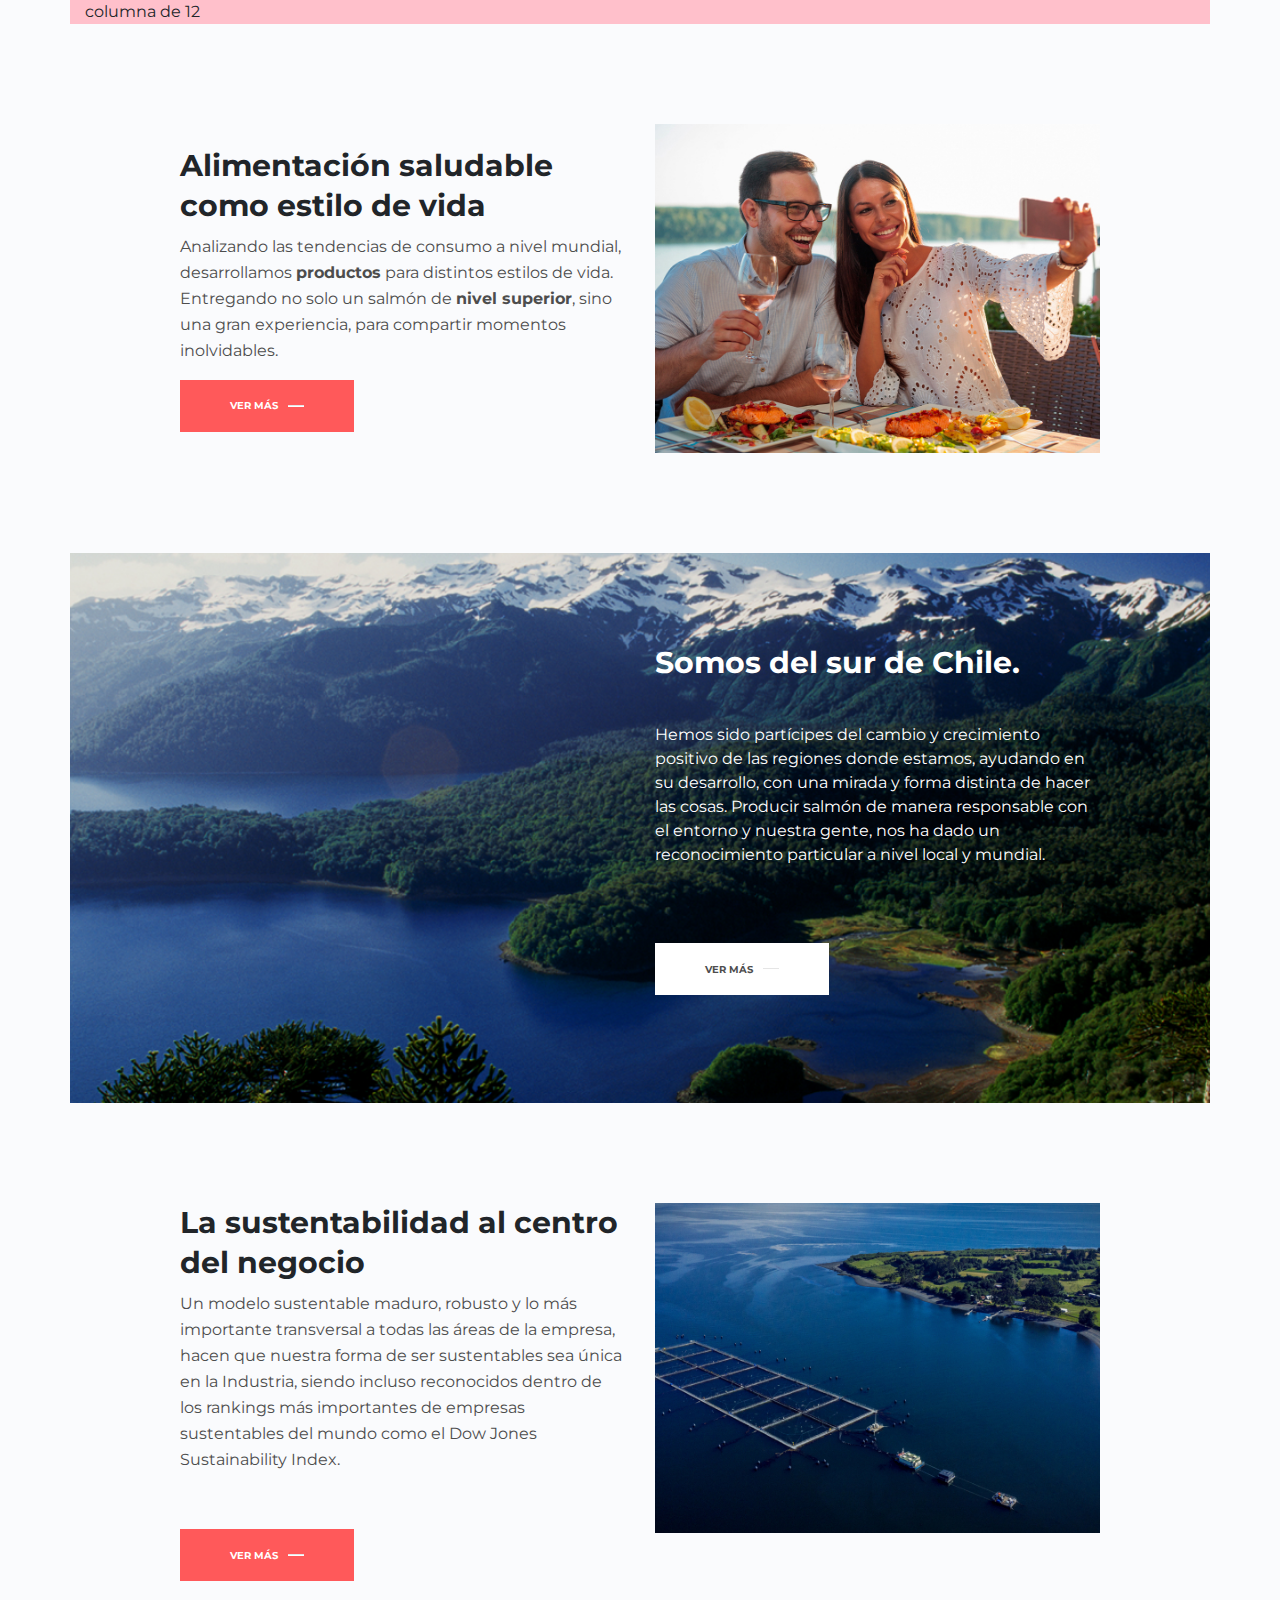
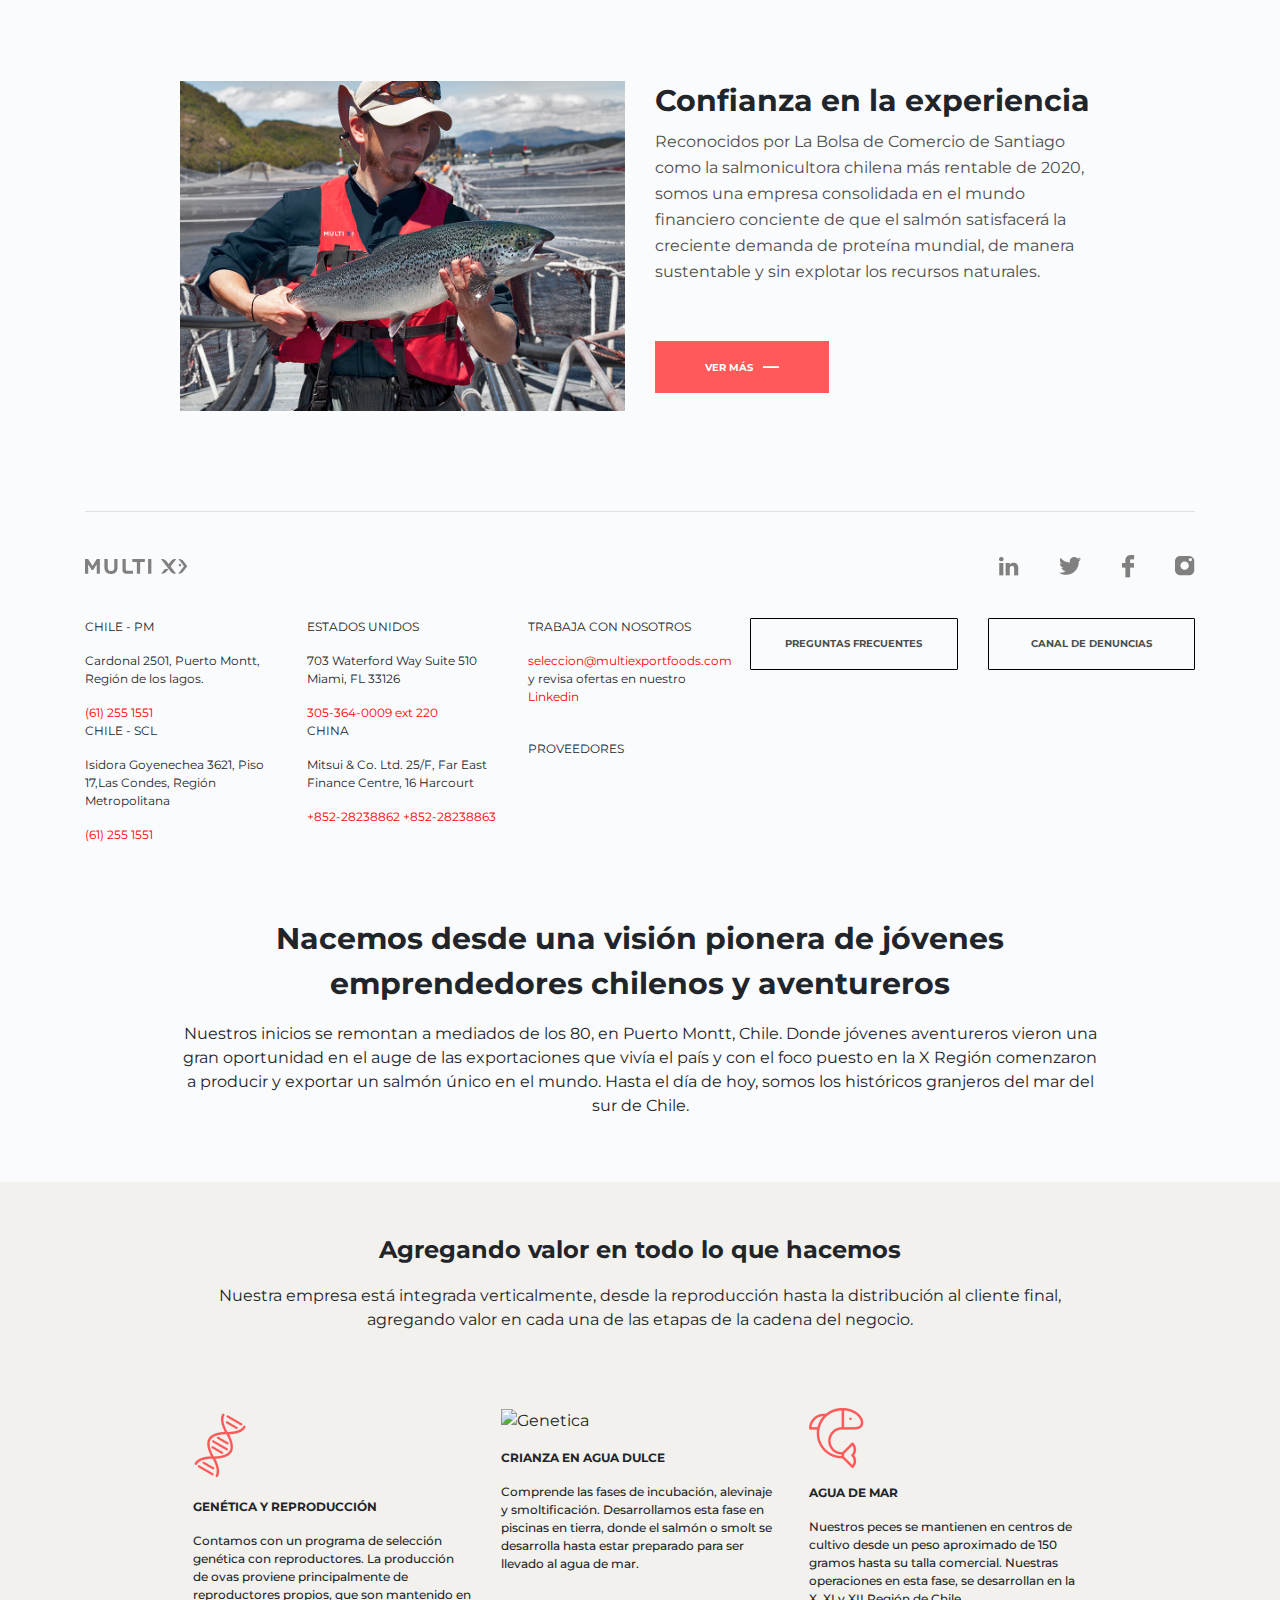
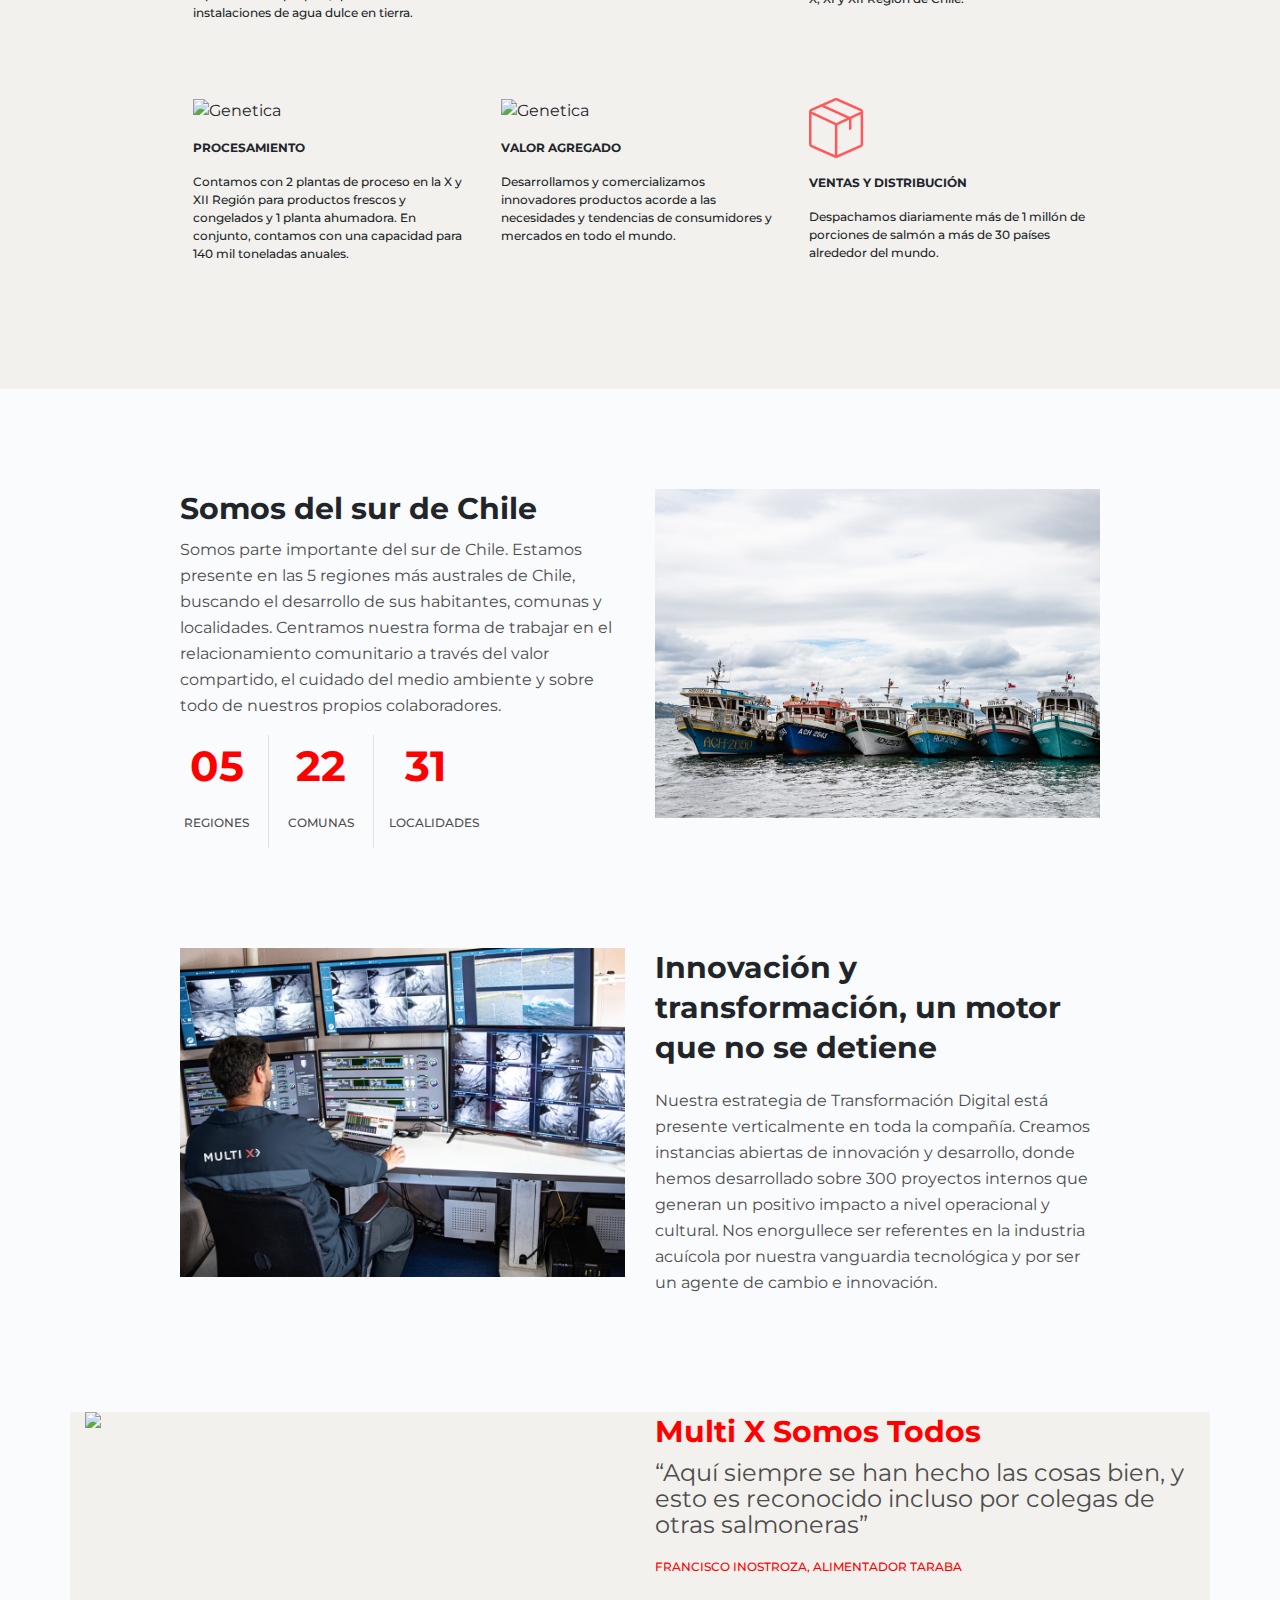
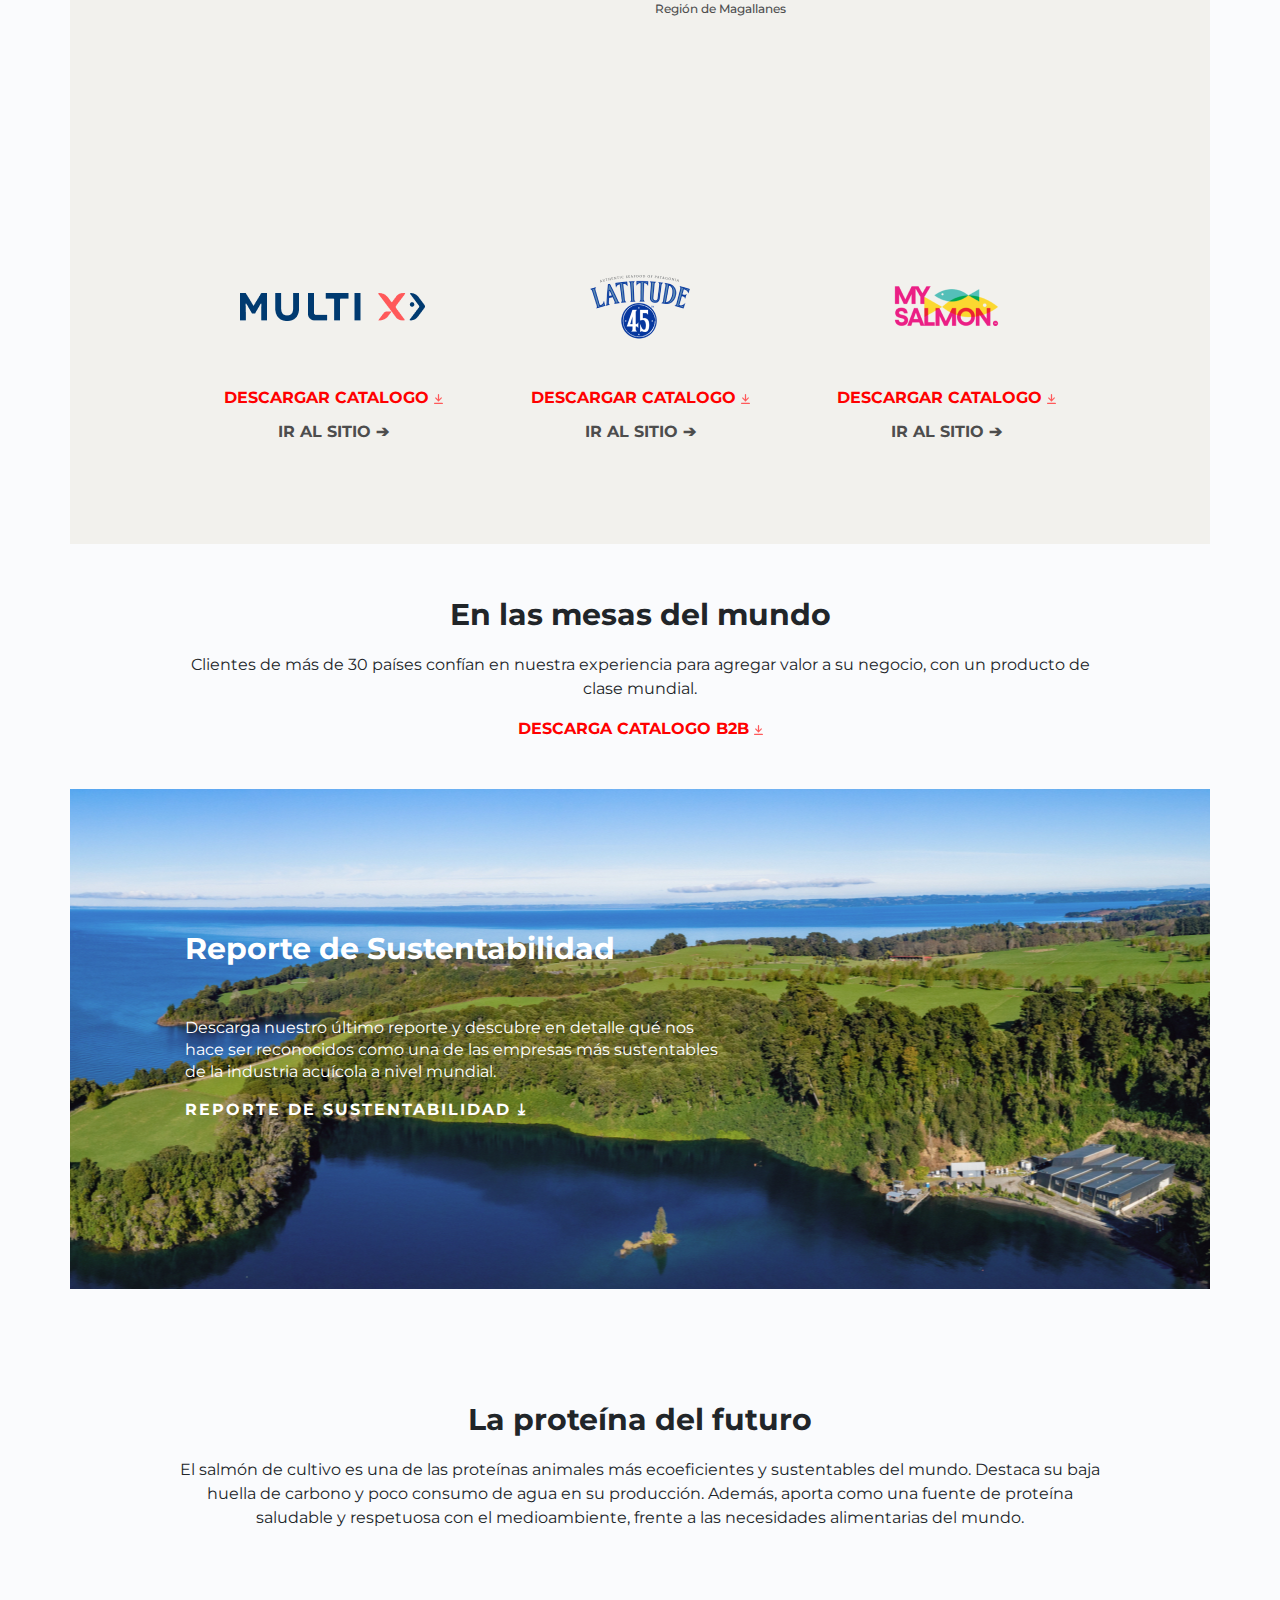
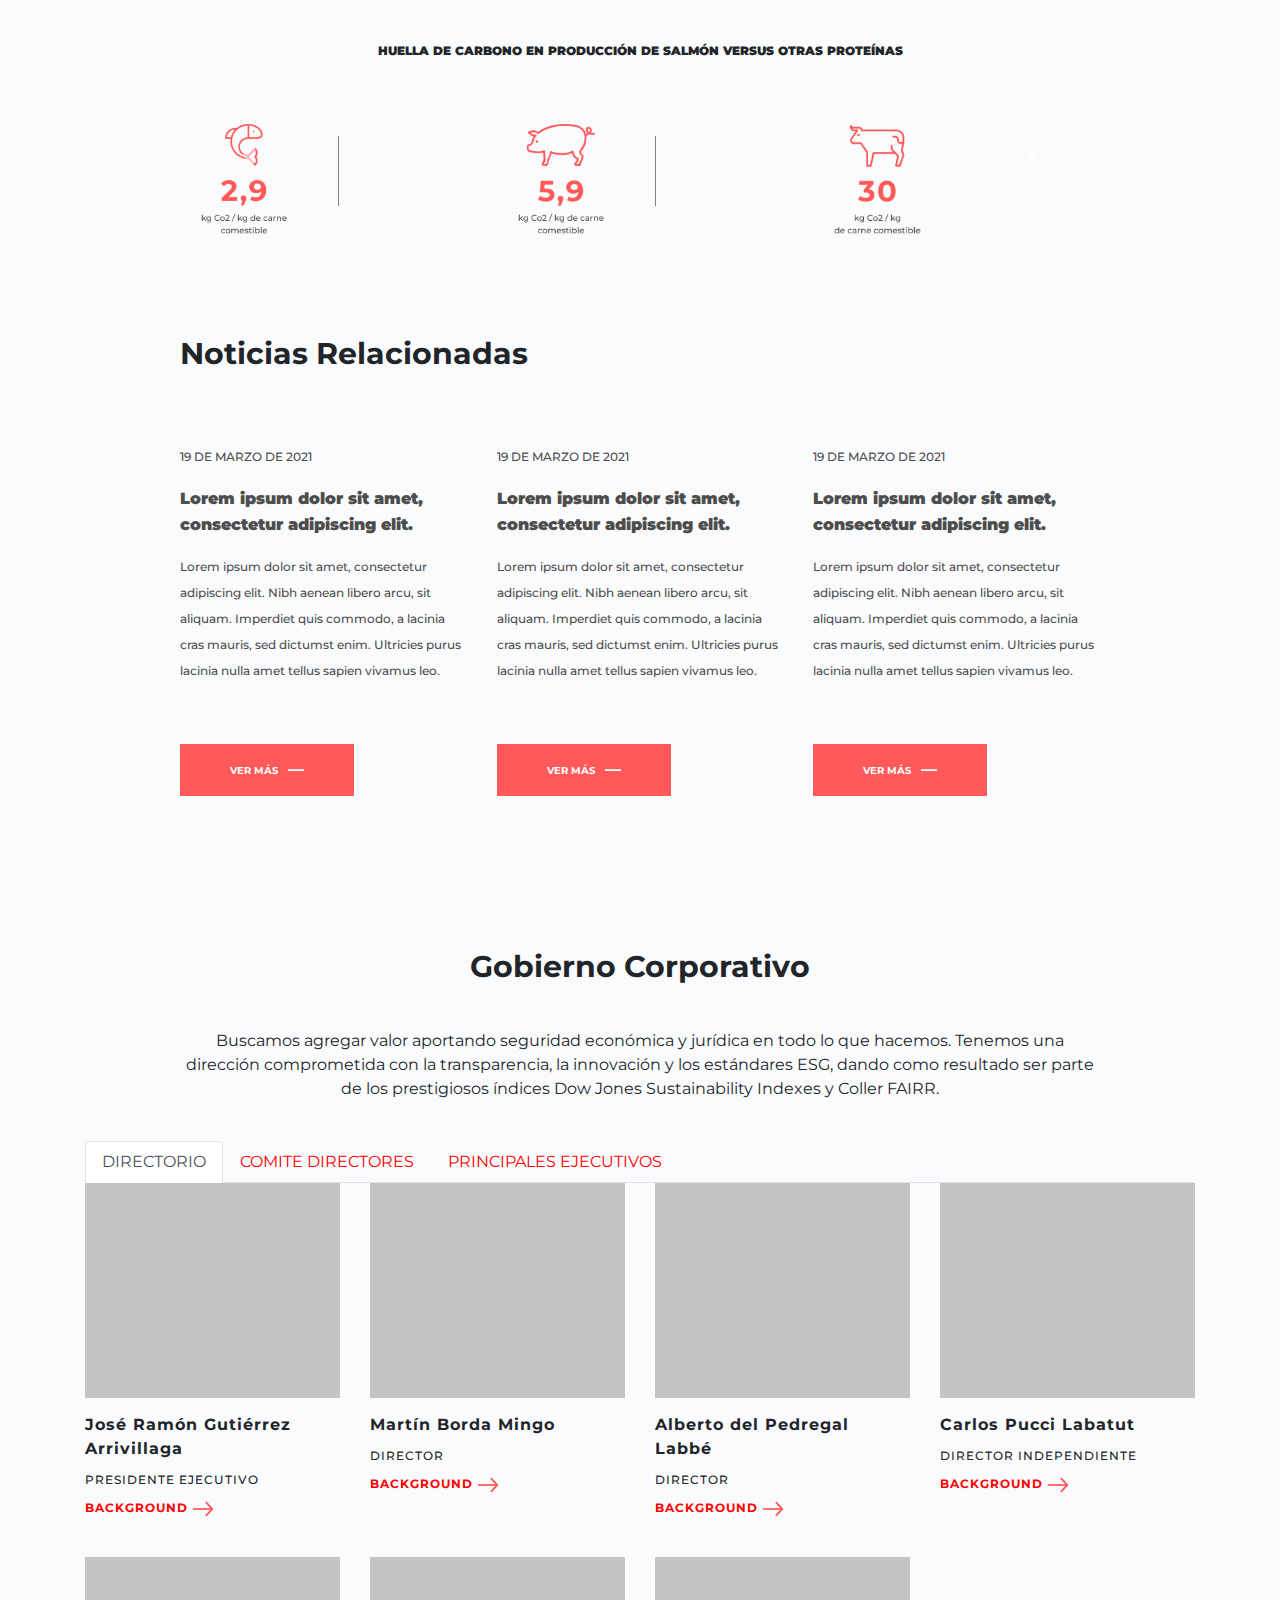
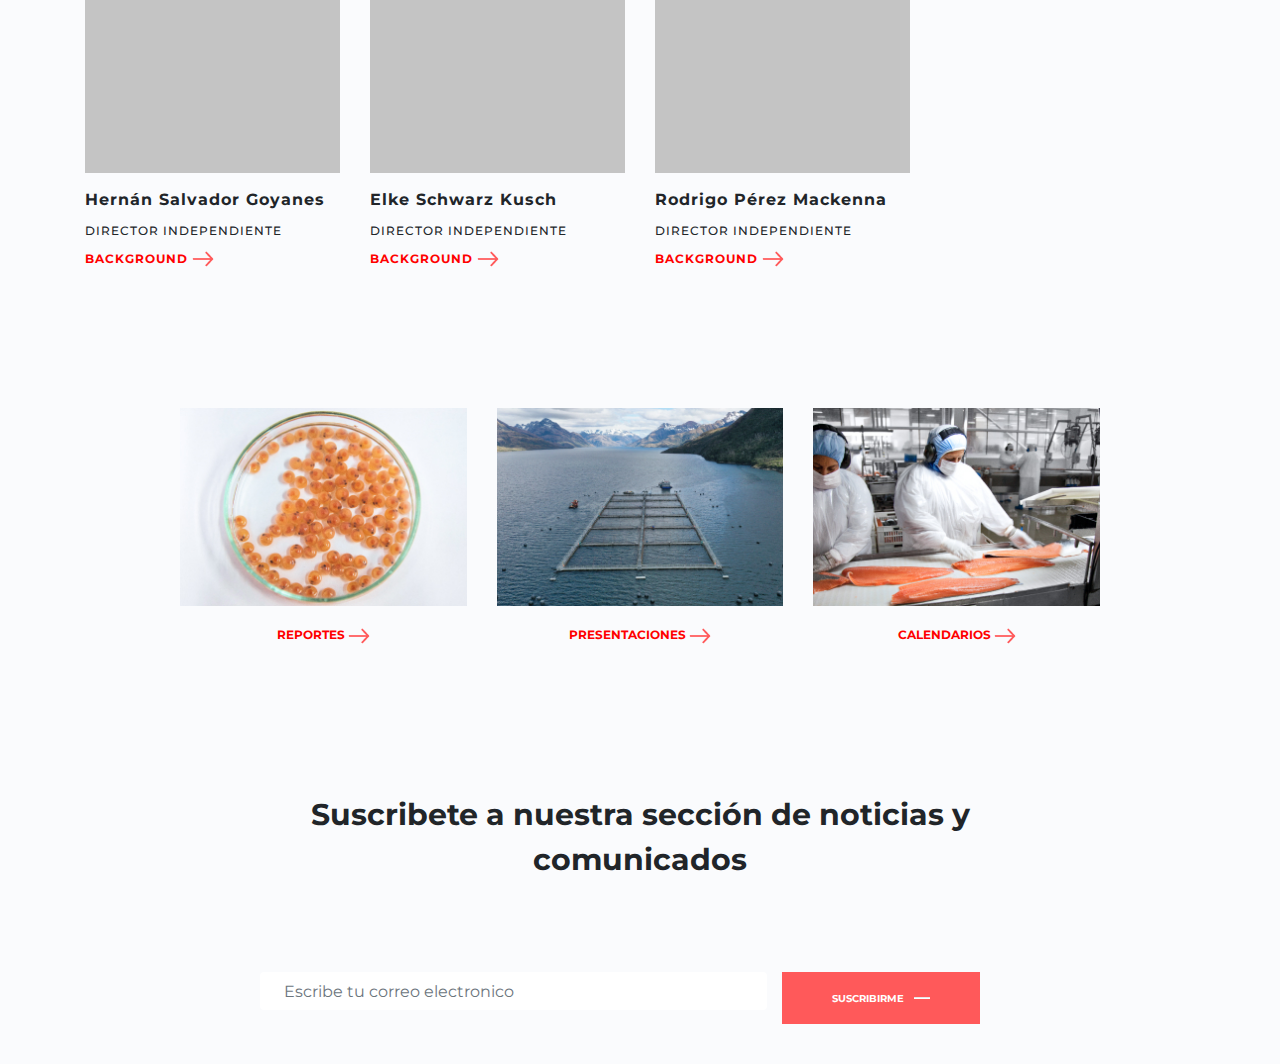
==== commit 275e83f2: "falta Destacado 04 - Slider01 - Noticias01-Team Tabs - Destacado05" ====
--- a/index.html
+++ b/index.html
@@ -336,7 +336,6 @@
                     <div class="col-md-12 col-lg-6 d-flex justify-content-start font30 flex-column">
                         <h2 class="mb-20">Innovación y transformación, un motor que no se detiene</h2>
                         <p class="column_container_text font16">Nuestra estrategia de Transformación Digital está presente verticalmente en toda la compañía. Creamos instancias abiertas de innovación y desarrollo, donde hemos desarrollado sobre 300 proyectos internos que generan un positivo impacto a nivel operacional y cultural. Nos enorgullece ser referentes en la industria acuícola por nuestra vanguardia tecnológica y por ser un agente de cambio e innovación.</p>
-                        <a href="" class="btn btn-red text-capitalize mt-40">VER MÁS<hr></a>
                     </div>
                  </div>
             </div>
@@ -349,7 +348,6 @@
                     </div>
                     <div class="col-md-12 col-lg-6 text-center">
                         <img class="img-fluid" src="img/image22.png">
-                        <a href="" class="btn btn-red text-capitalize mt-40">VER MÁS<hr></a>
                     </div>
                 </div>
             </div>
@@ -358,30 +356,32 @@
     </div>
 </div> 
 <!-- Banner 03 -->
-<div class="container">
-    <div class="row">
-        <div class="col-6">
-            <img class="" src="img/nuestragente02.jpg">
-        </div>   
-        <div class="col-6 d-flex justify-content-md-center font30 color-red flex-column " style="background: #F2F1ED "> 
-            <h2>Multi X Somos Todos</h2>
-            <p class="column_container_text font24 font400">“Aquí siempre se han hecho las cosas bien, y esto es reconocido incluso por colegas de otras salmoneras”</p>
-            <p class="column_container_text font12 font500 color-red">FRANCISCO INOSTROZA, ALIMENTADOR TARABA</p>
-            <p class="column_container_text font12 font500 ">Región de Magallanes</p>
-        </div>
-    </div>
-</div>
-<!-- Destacado 01 -->
-<div class="container mt-20 mb-20">
-    <div class="row">
-        <div class="col d-flex justify-content-md-center" style="padding:90px 0px 0px 0px">
-            <img class="img-fluid" src="img/group52.png"></img>
-        </div>
-    </div>    
-    <div class="row">
-        <div class="col d-flex justify-content-md-center" style="padding:40px 5px 0px 0px">
-            <p class="column_container_text font12 font700 ">NÚMERO TOTAL DE COLABORADORES</p>
-        </div>   
+<div class="container pb-100 bg-grey-light">
+    <!-- Desktop-->
+    <div class="d-none d-xl-block">     
+        <div class="row color-grey-light">
+            <div class="col-md-12 col-lg-6 d-flex justify-content-start font30 flex-column">
+                <img class="img-fluid justify-content-start" src="img/nuestragente02.jpg">
+            </div>   
+            <div class="col-md-12 col-lg-6 d-flex justify-content-md-center font30 color-red flex-column color-grey-light"> 
+                <h2>Multi X Somos Todos</h2>
+                <p class="column_container_text font24 font400">“Aquí siempre se han hecho las cosas bien, y esto es reconocido incluso por colegas de otras salmoneras”</p>
+                <p class="column_container_text font12 font500 color-red">FRANCISCO INOSTROZA, ALIMENTADOR TARABA</p>
+                <p class="column_container_text font12 font500 ">Región de Magallanes</p>
+            </div>
+        </div>
+    </div>
+    <!-- Mobile-->
+    <div class="d-lg-none d-xl-none">
+        <div class="col-md-12 col-lg-6 d-flex justify-content-start flex-column">
+            <img class="img-fluid justify-content-start" src="img/nuestragente02.jpg">
+        </div> 
+        <div class="col-md-12 col-lg-6 d-flex justify-content-md-start color-red flex-column color-grey-light font700 font20"> 
+            <h2 class="n1 mt-60">Multi X Somos Todos</h2>
+            <p class="column_container_text font18 font400 mb-40">“Aquí siempre se han hecho las cosas bien, y esto es reconocido incluso por colegas de otras salmoneras”</p>
+            <p class="column_container_text font10 font500 color-red">FRANCISCO INOSTROZA, ALIMENTADOR TARABA</p>
+            <p class="column_container_text font10 font500 mb-60">Región de Magallanes</p>
+        </div> 
     </div>
 </div>
 <!-- Destacado 02 -->
@@ -425,20 +425,31 @@
             <br><br>
             <p class="font700 font30">En las mesas del mundo</p>
             <p class="font400 font16 lh24">Clientes de más de 30 países confían en nuestra experiencia para agregar valor a su negocio, con un producto de clase mundial.</p>
-            <a href="" class="color-red text700 text12 "style="white-space:nowrap;"><b>DESCARGAR CATALOGO B2B </b><img src="img/flechaabajo.png"></img></a>
+            <a href="" class="color-red text700 text12 "style="white-space:nowrap;"><b>DESCARGA CATALOGO B2B </b><img src="img/flechaabajo.png"></img></a>
             <br><br>
         </div>
     </div>  
 </div>
 <!-- Sustentabilidad-->
-<div class="container" style="background-image: url(img/image31.jpg); height:500px;">
-    <div class="row d-flex justify-content-center">
-        <div class="col-md-6 d-flex justify-content-center flex-column mt-80 ml-100 mb-60"">
-            <h2 class="color-white d-flex justify-content-start mt-90">Reporte de Sustentabilidad</h2>
-            <p class="font16 color-white">Descarga nuestro último reporte y descubre en detalle qué nos hace ser reconocidos como una de las empresas más sustentables de la industria acuícola a nivel mundial.</p>
-            <a href="" class="n2 color-white text700 text12 "><b>REPORTE DE SUSTENTABILIDAD  &#10515;</b></a>
-        </div>
-        <div class="col-md-6">
+<div class="container mb-60 susten">
+    <div class="row d-flex justify-content-start">
+        <!-- Desktop-->
+        <div class="d-none d-xl-block"> 
+            <div class="col-md-12 col-lg-6 d-flex justify-content-center flex-column mt-80 ml-100 mb-60">
+                <h2 class="color-white d-flex justify-content-start mt-60">Reporte de Sustentabilidad</h2>
+                <p class="font16 font400 color-white mt-40">Descarga nuestro último reporte y descubre en detalle qué nos hace ser reconocidos como una de las empresas más sustentables de la industria acuícola a nivel mundial.</p>
+                <a href="" class="n2 color-white text700 text12 lettersp20"><b>REPORTE DE SUSTENTABILIDAD  &#10515;</b></a>
+            </div>
+        </div>
+        <!-- Mobile-->
+        <div class="d-lg-none d-xl-none">
+            <div class="col-md-12 col-lg-6">
+                <div class="col-md-12 col-lg-6 d-flex justify-content-center flex-column mt-80 mb-60">
+                    <h2 class="color-white d-flex justify-content-center mt-60 text-center font700 font20">Reporte de Sustentabilidad</h2>
+                    <p class="font16 font400 font12 color-white mt-40 text-center">Descarga nuestro último reporte y descubre en detalle qué nos hace ser reconocidos como una de las empresas más sustentables de la industria acuícola a nivel mundial.</p>
+                    <a href="" class="n2 color-white text700 font10 lettersp20"><b>REPORTE DE SUSTENTABILIDAD  &#10515;</b></a>
+                </div>
+            </div>
         </div>
     </div>
 </div>
--- a/css/chioarc.css
+++ b/css/chioarc.css
@@ -255,6 +255,12 @@
 	line-height:40px;
 	background: transparent;
 }
+h2.n1{
+	font-size: 20px;
+	font-weight:700;
+	line-height:40px;
+	background: transparent;
+}
 hr {
 	width: 16px;
 	margin-left: auto;
@@ -337,6 +343,17 @@
     height: 550px;
     background-size: cover;
     background-position: center;
+}
+.susten{
+    background-image: url(../img/image31.jpg);
+    background-repeat: no-repeat;
+    height: 500px;
+    background-size: cover;
+    background-position: center;
+    line-height: 22px;
+}
+.lettersp20{
+	letter-spacing: 2px;
 }
 	 
 .padding{
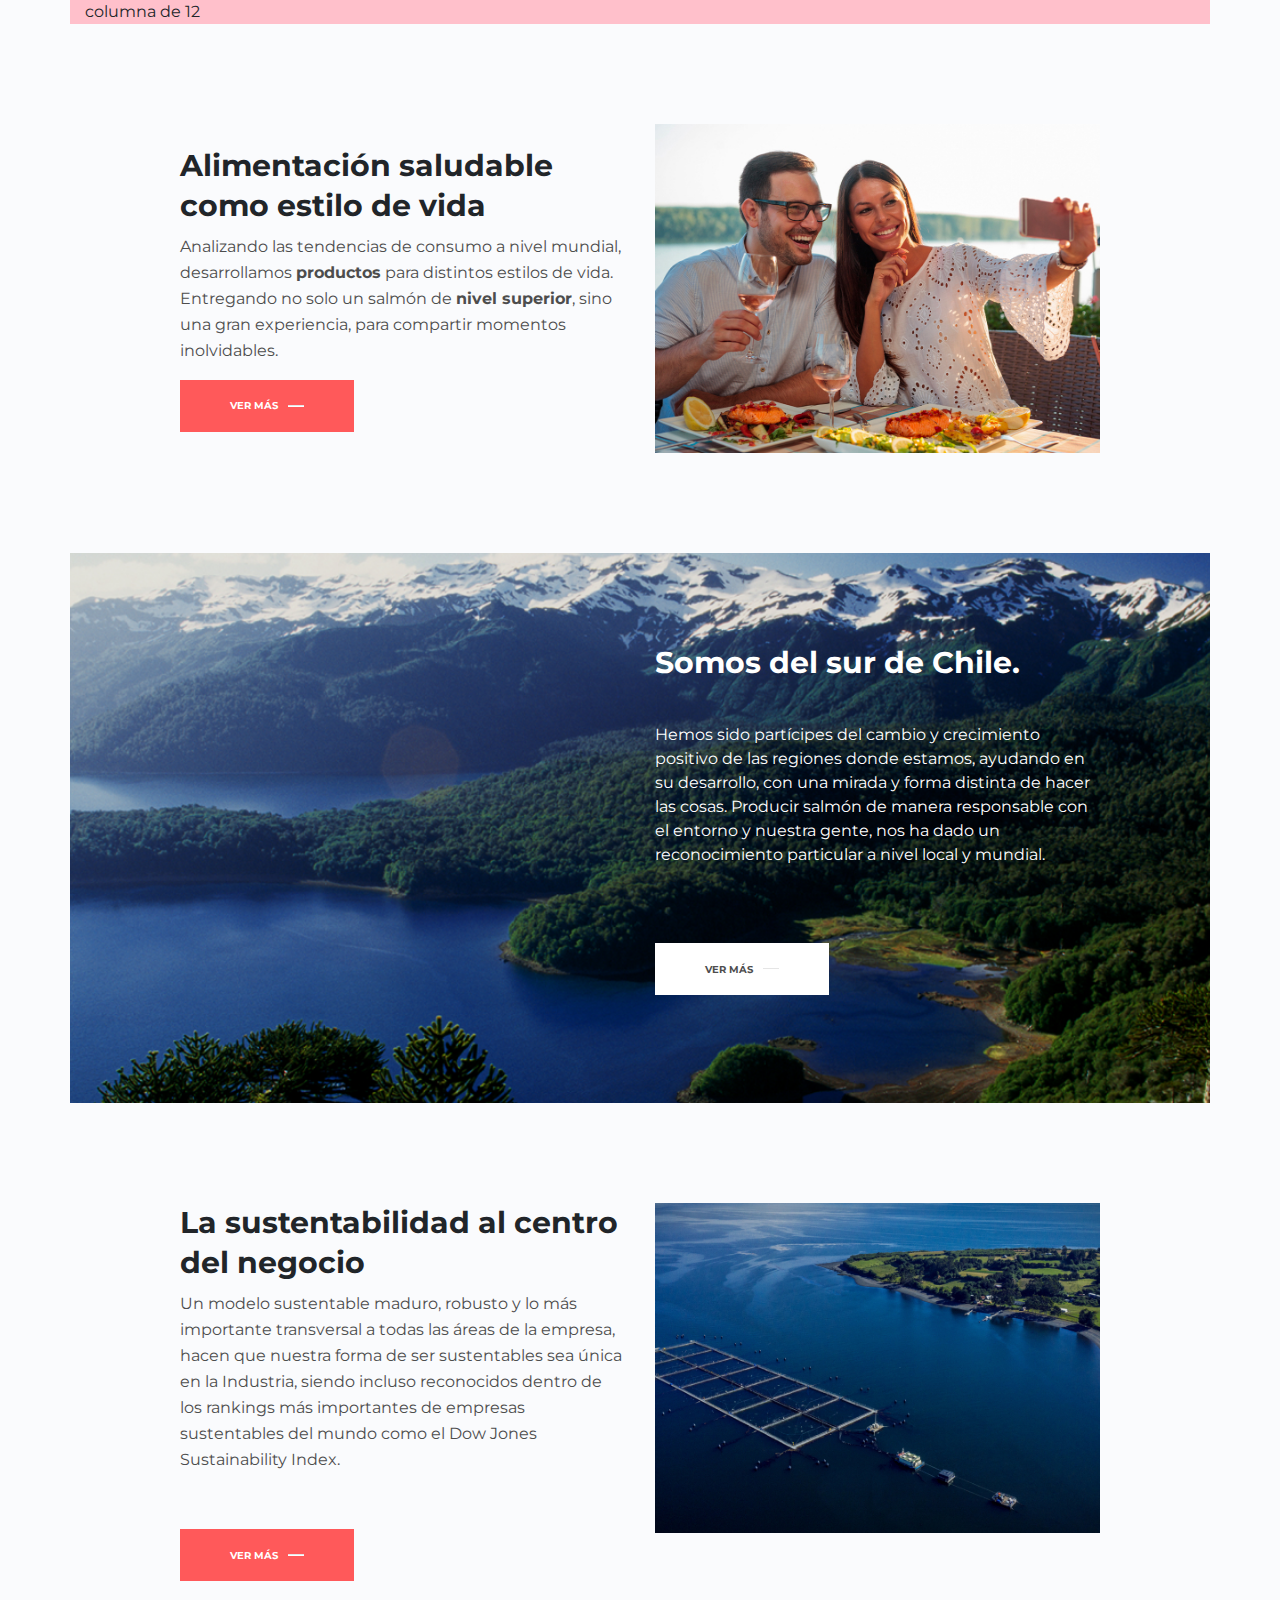
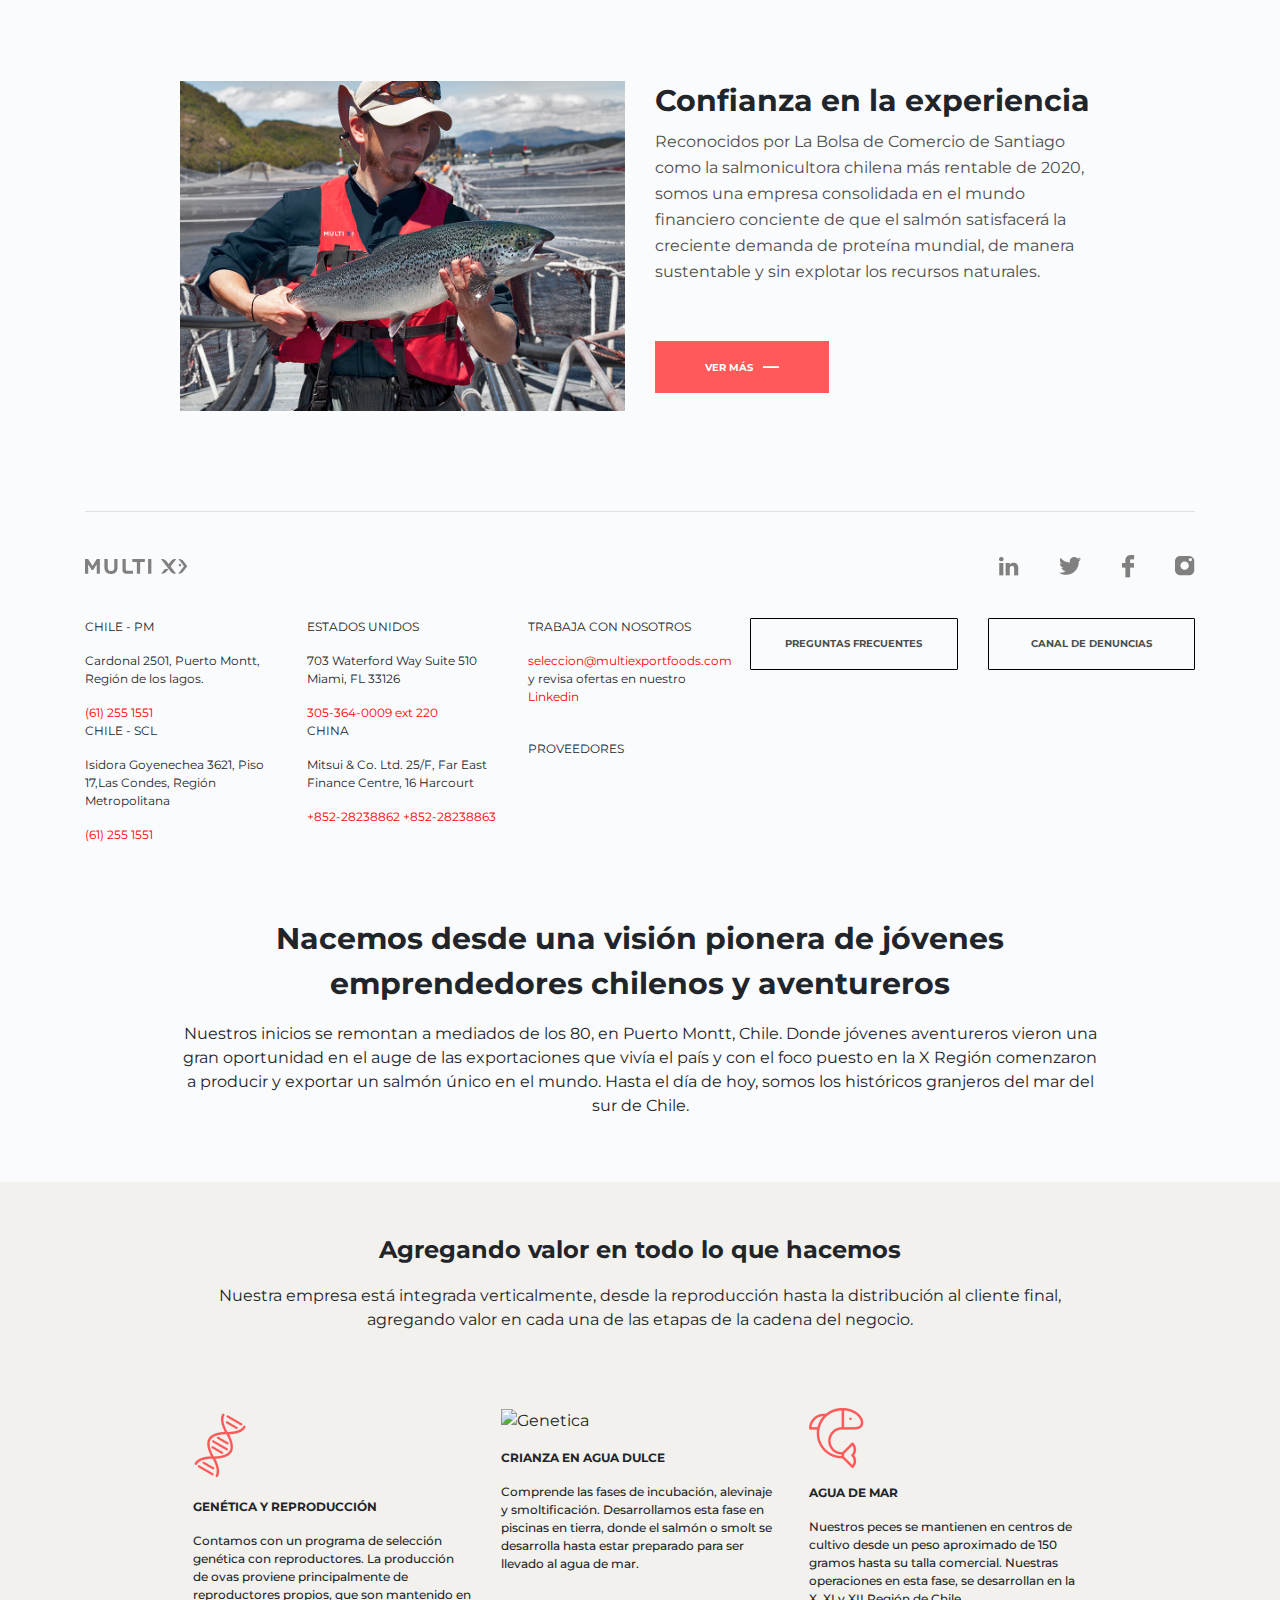
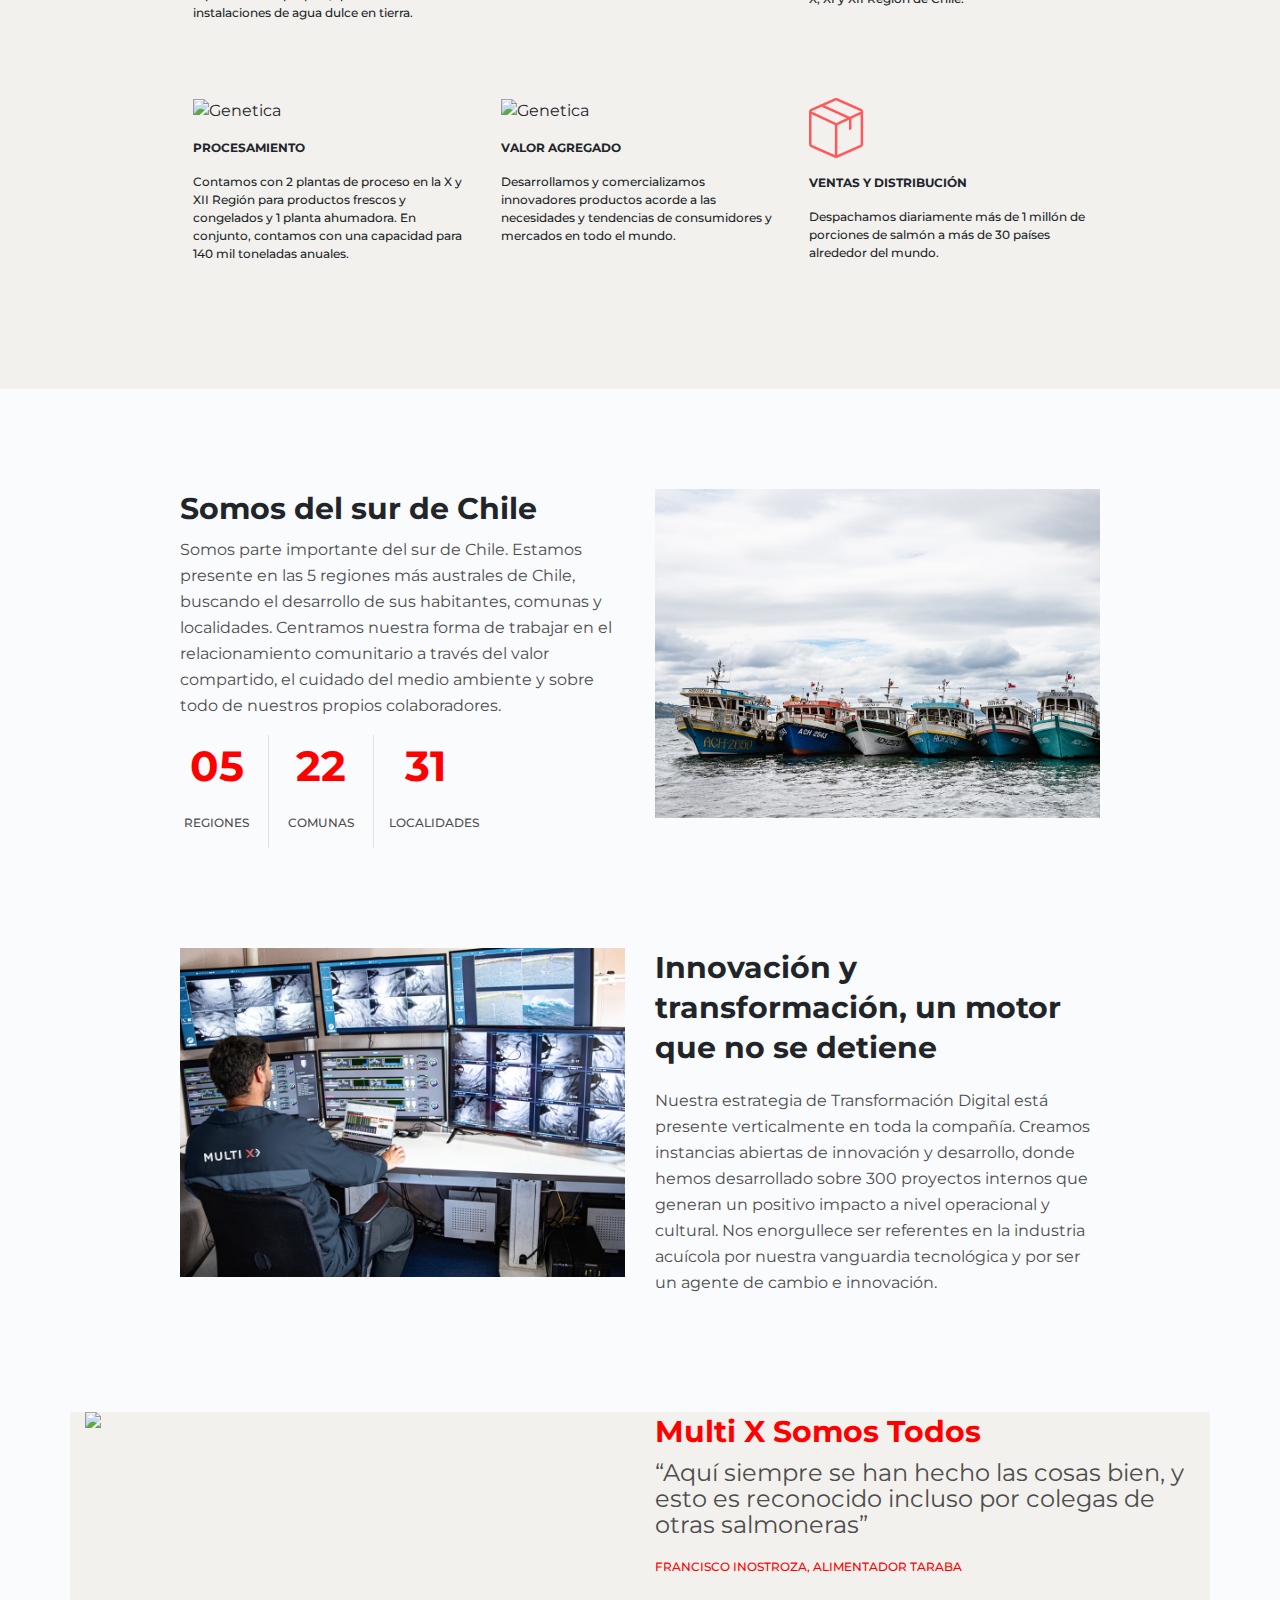
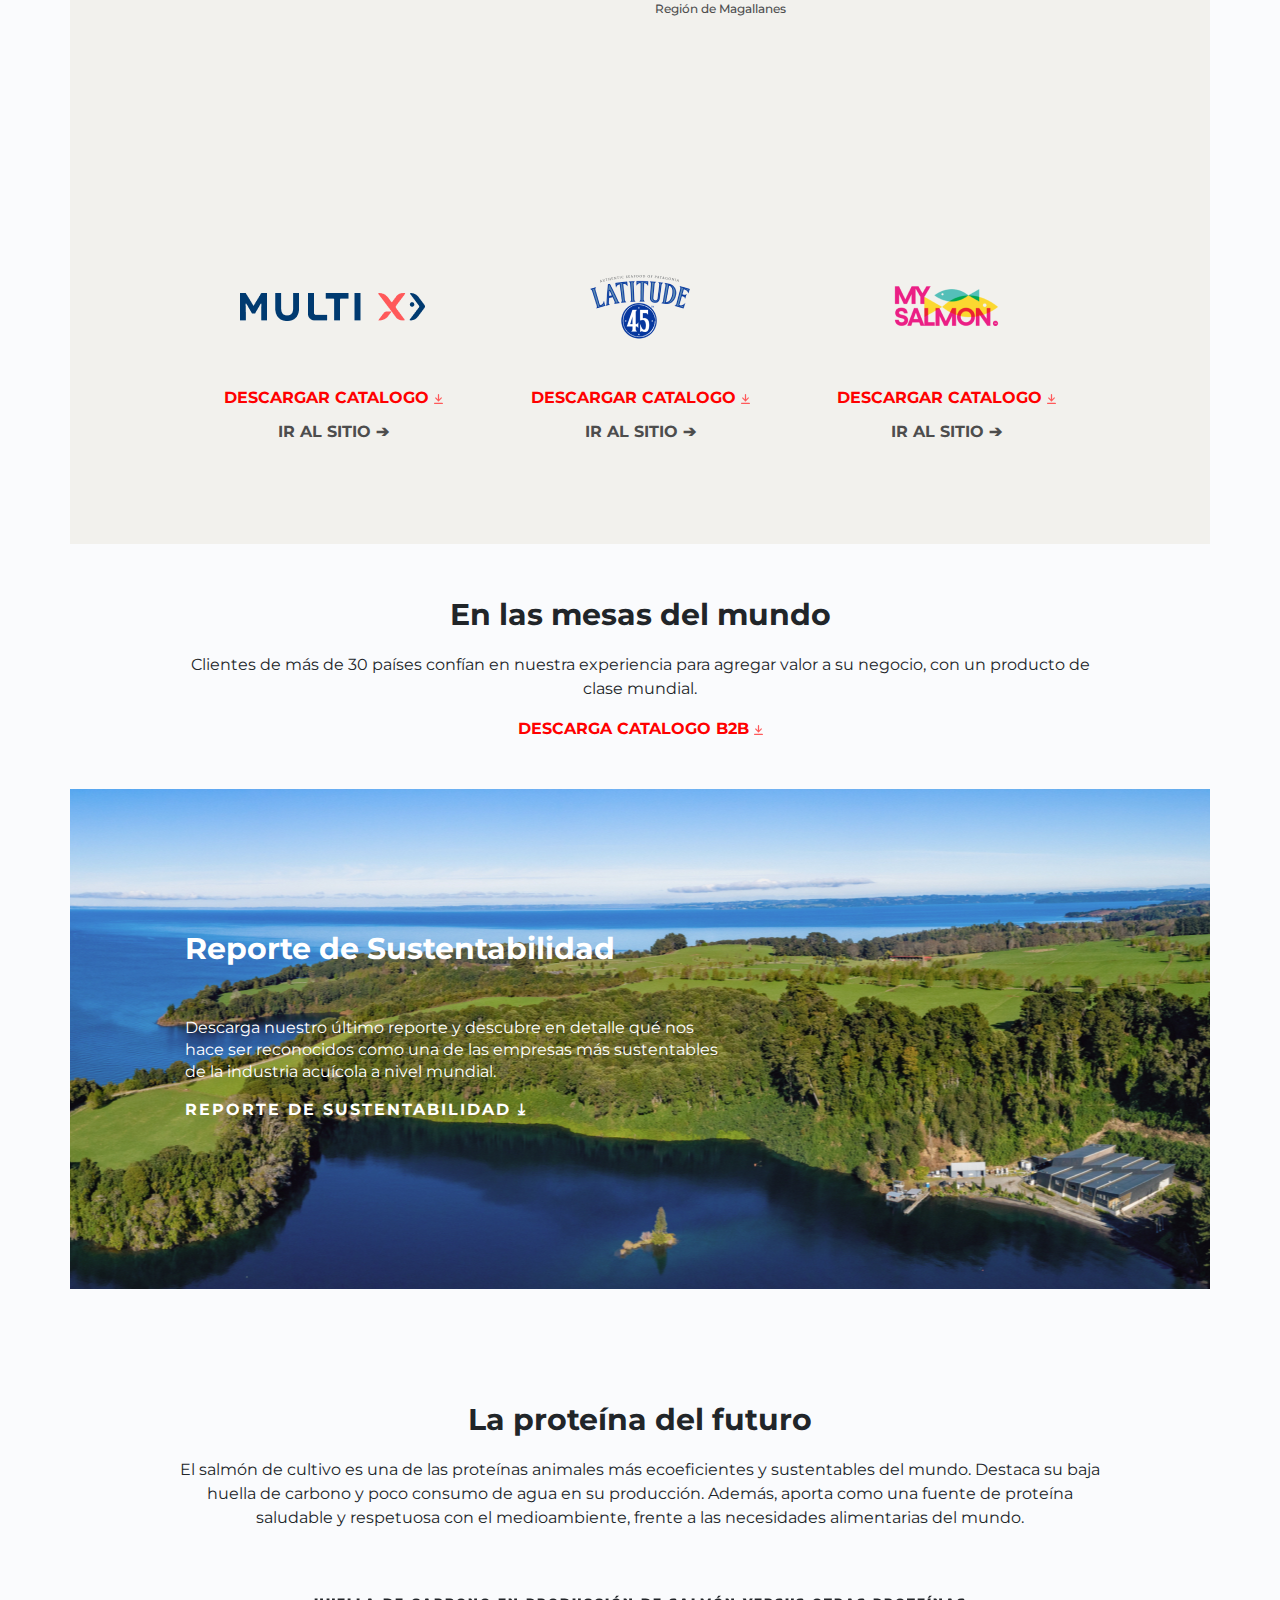
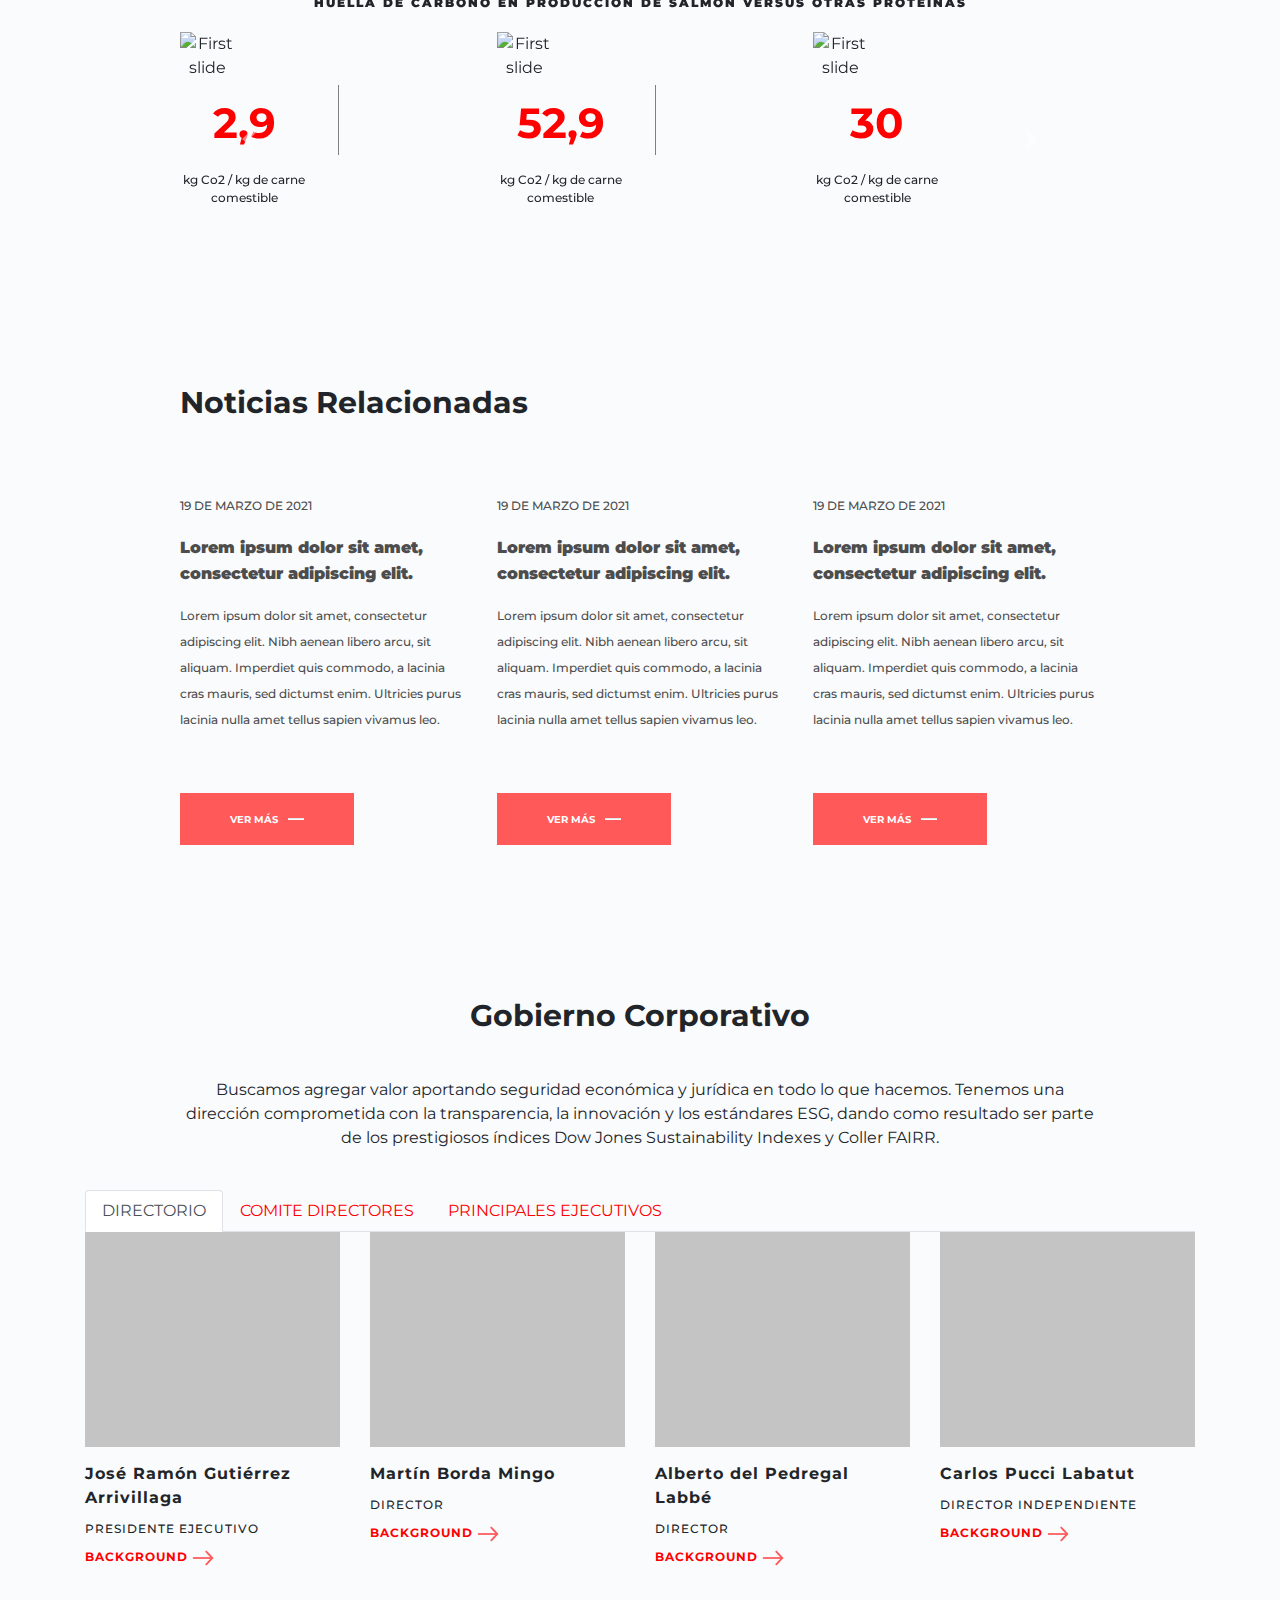
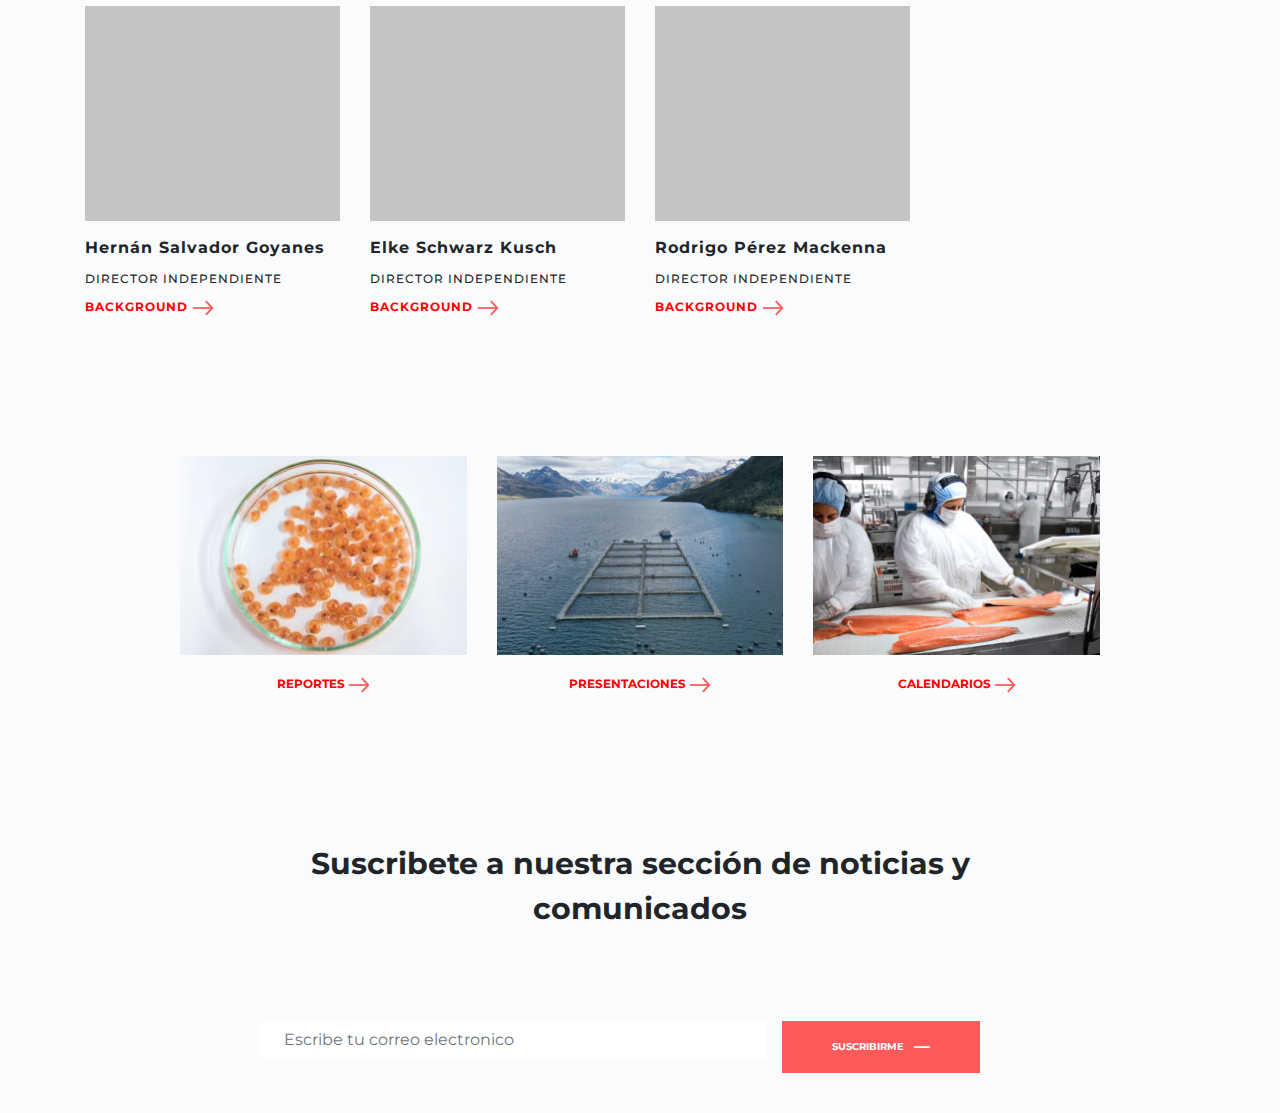
==== commit 8dbb051e: "no message" ====
--- a/index.html
+++ b/index.html
@@ -465,31 +465,34 @@
     </div>  
 </div>
 <!-- Slider 01-->
-<div class="container">
+<div class="container mb-100">
     <div class="row">
         <div class="col-md-10 offset-md-1 d-flex justify-content-md-center flex-column text-center bg-whitegray">
-            <br><br>
-            <p class="font700 font12"><b>HUELLA DE CARBONO EN PRODUCCIÓN DE SALMÓN VERSUS OTRAS PROTEÍNAS</b></p>
-
             <div id="carouselControls" class="carousel slide" data-ride="carousel">
                 <div class="carousel-inner">
-                    <div class="carousel-item active">
-                        <br><br>
-                        <div class="row">
-                            <div class="col-md-2 d-flex justify-content-center flex-column text-center">
-                                <img class="d-block w-100" src="img/pescado.png" alt="First slide">
+                    <div class="carousel-item active mb-60">
+                        <p class="font700 font12 lettersp20"><b>HUELLA DE CARBONO EN PRODUCCIÓN DE SALMÓN VERSUS OTRAS PROTEÍNAS</b></p>
+                        <div class="row mt-20">  
+                            <div class="col-md-2 col-lg-2 d-flex justify-content-center flex-column text-center align-content-center">
+                                <img class="iconoanimal d-block ustify-content-center" src="img/Icono salmon.png" alt="First slide">
+                                <p class="font700 font42 color-red">2,9</p>
+                                <p class="font500 font12">kg Co2 / kg de carne comestible</p>
                             </div>
                             <div class="col-md-2 d-flex justify-content-center flex-column text-center">
                                 <p class="vertical-line"></p>
                             </div>
                             <div class="col-md-2 d-flex justify-content-center flex-column text-center">
-                                <img class="d-block w-100" src="img/cerdo.png" alt="First slide">
+                                <img class="iconoanimal d-flex justify-content-center" src="img/Icono cerdo.png" alt="First slide">
+                                <p class="font700 font42 color-red">52,9</p>
+                                <p class="font500 font12">kg Co2 / kg de carne comestible</p>
                             </div>
                             <div class="col-md-2 d-flex justify-content-center flex-column text-center">
                                 <p class="vertical-line"></p>
                             </div>
                             <div class="col-md-2 d-flex justify-content-center flex-column text-center">
-                                <img class="d-block w-100" src="img/carne.png" alt="First slide">
+                                <img class="iconoanimal d-flex justify-content-center" src="img/Icono vacuno.png" alt="First slide">
+                                <p class="font700 font42 color-red">30</p>
+                                <p class="font500 font12">kg Co2 / kg de carne comestible</p>
                             </div>
                             <div class="col-md-2 d-flex justify-content-center flex-column text-center">
                                 <p></p>
@@ -497,10 +500,33 @@
                         </div>
                     </div>
                     <div class="carousel-item">
-                        <img class="d-block w-100" src="img/HuelladeCarbono.jpg" alt="Second slide">
-                    </div>
-                    <div class="carousel-item">
-                        <img class="d-block w-100" src="img/HuelladeCarbono.jpg" alt="Third slide">
+                        <p class="font700 font12 lettersp20"><b>CONSUMO DE AGUA EN PRODUCCIóN DE SALMóN VERSUS OTRAS PROTEÍNAS</b></p>
+                            <div class="row mt-20">  
+                                <div class="col-md-2 col-lg-2 d-flex justify-content-center flex-column text-center align-content-center">
+                                    <img class="iconoanimal d-block ustify-content-center" src="img/Icono salmon.png" alt="First slide">
+                                    <p class="font700 font42 color-red">2.000</p>
+                                    <p class="font500 font12">Litros / kg de carne comestible</p>
+                                </div>
+                                <div class="col-md-2 d-flex justify-content-center flex-column text-center">
+                                    <p class="vertical-line"></p>
+                                </div>
+                                <div class="col-md-2 d-flex justify-content-center flex-column text-center">
+                                    <img class="iconoanimal d-flex justify-content-center" src="img/Icono cerdo.png" alt="First slide">
+                                    <p class="font700 font42 color-red">6.000</p>
+                                    <p class="font500 font12">Litros / kg de carne comestible</p>
+                                </div>
+                                <div class="col-md-2 d-flex justify-content-center flex-column text-center">
+                                    <p class="vertical-line"></p>
+                                </div>
+                                <div class="col-md-2 d-flex justify-content-center flex-column text-center">
+                                    <img class="iconoanimal d-flex justify-content-center" src="img/Icono vacuno.png" alt="First slide">
+                                    <p class="font700 font42 color-red">15.400</p>
+                                    <p class="font500 font12">Litros / kg de carne comestible</p>
+                                </div>
+                                <div class="col-md-2 d-flex justify-content-center flex-column text-center">
+                                    <p></p>
+                            </div>
+                        </div>
                     </div>
                 </div>
                 <a class="carousel-control-prev" href="#carouselControls" role="button" data-slide="prev">
--- a/css/chioarc.css
+++ b/css/chioarc.css
@@ -249,6 +249,10 @@
     align-content: space-between;
     object-fit: contain;
 }
+.iconoanimal{
+	width:55px;
+	height:60px;
+}
 h2{
 	font-size: 30px;
 	font-weight:700;
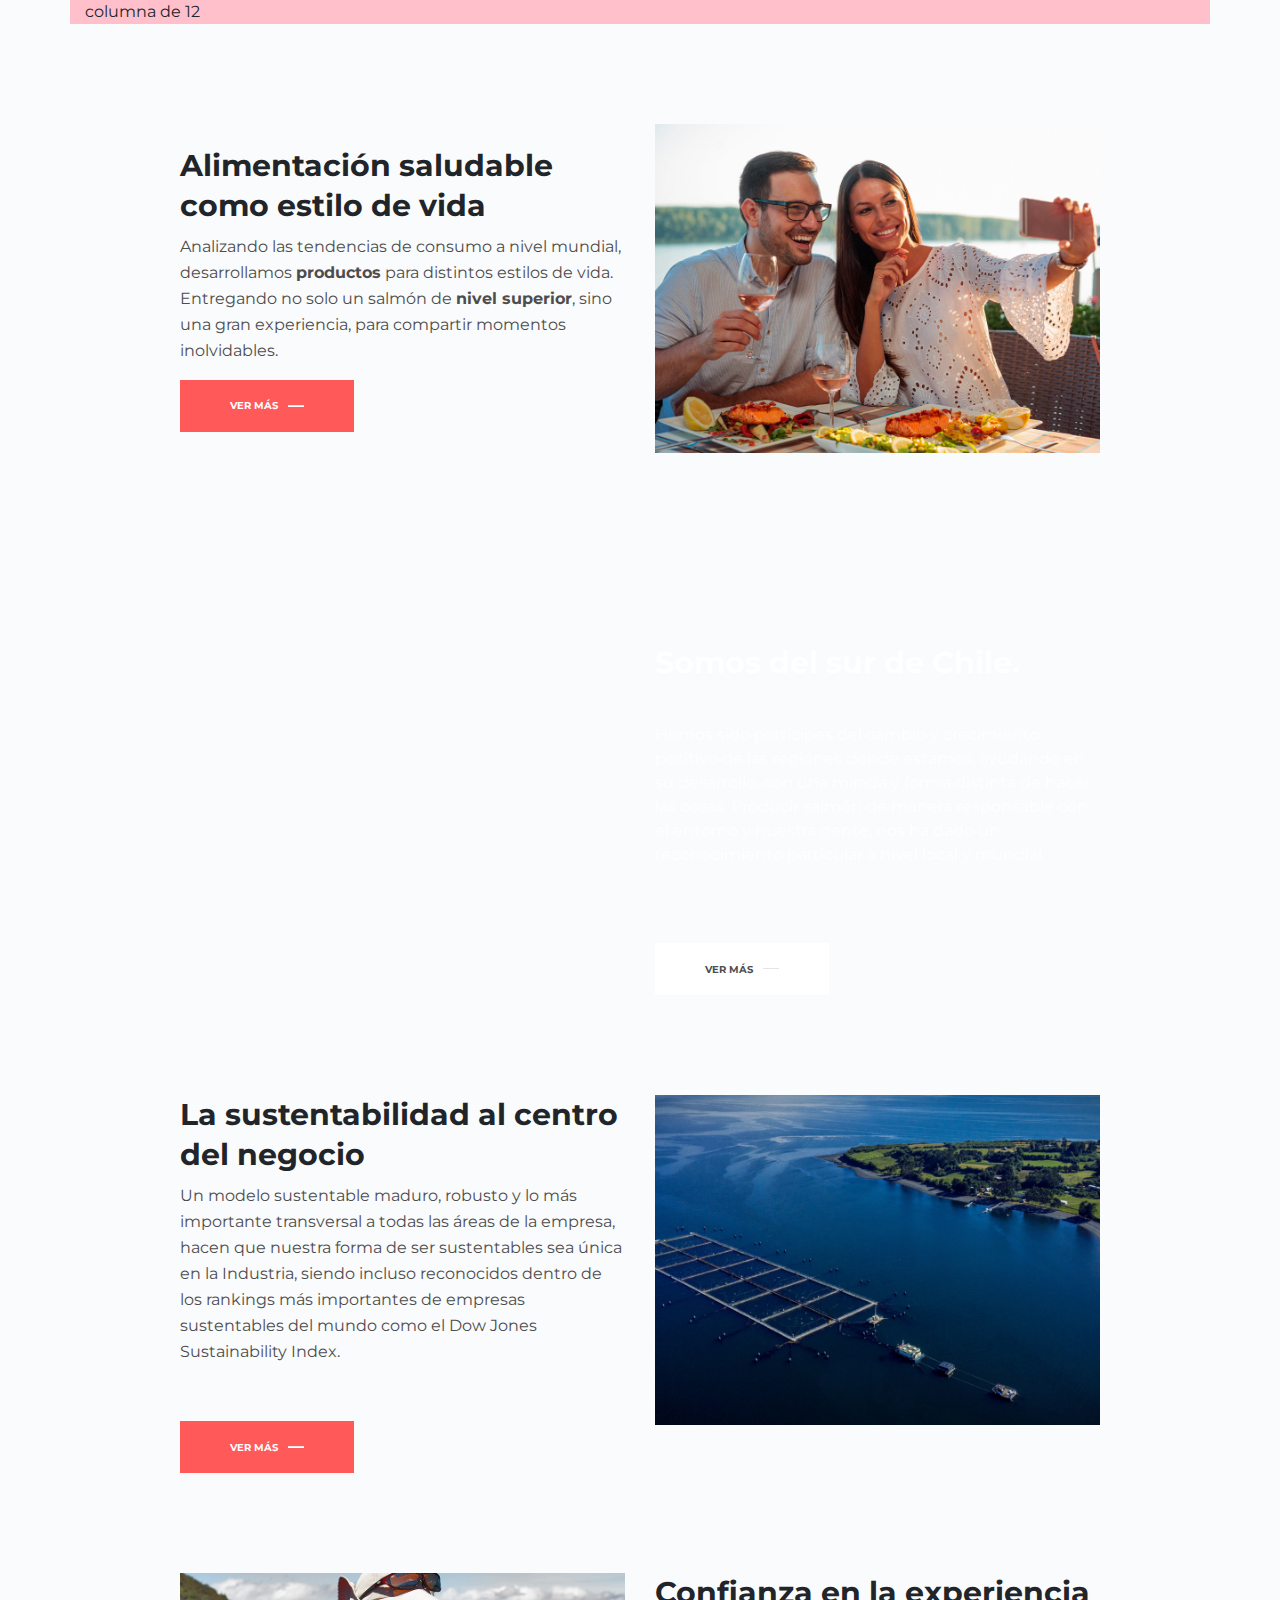
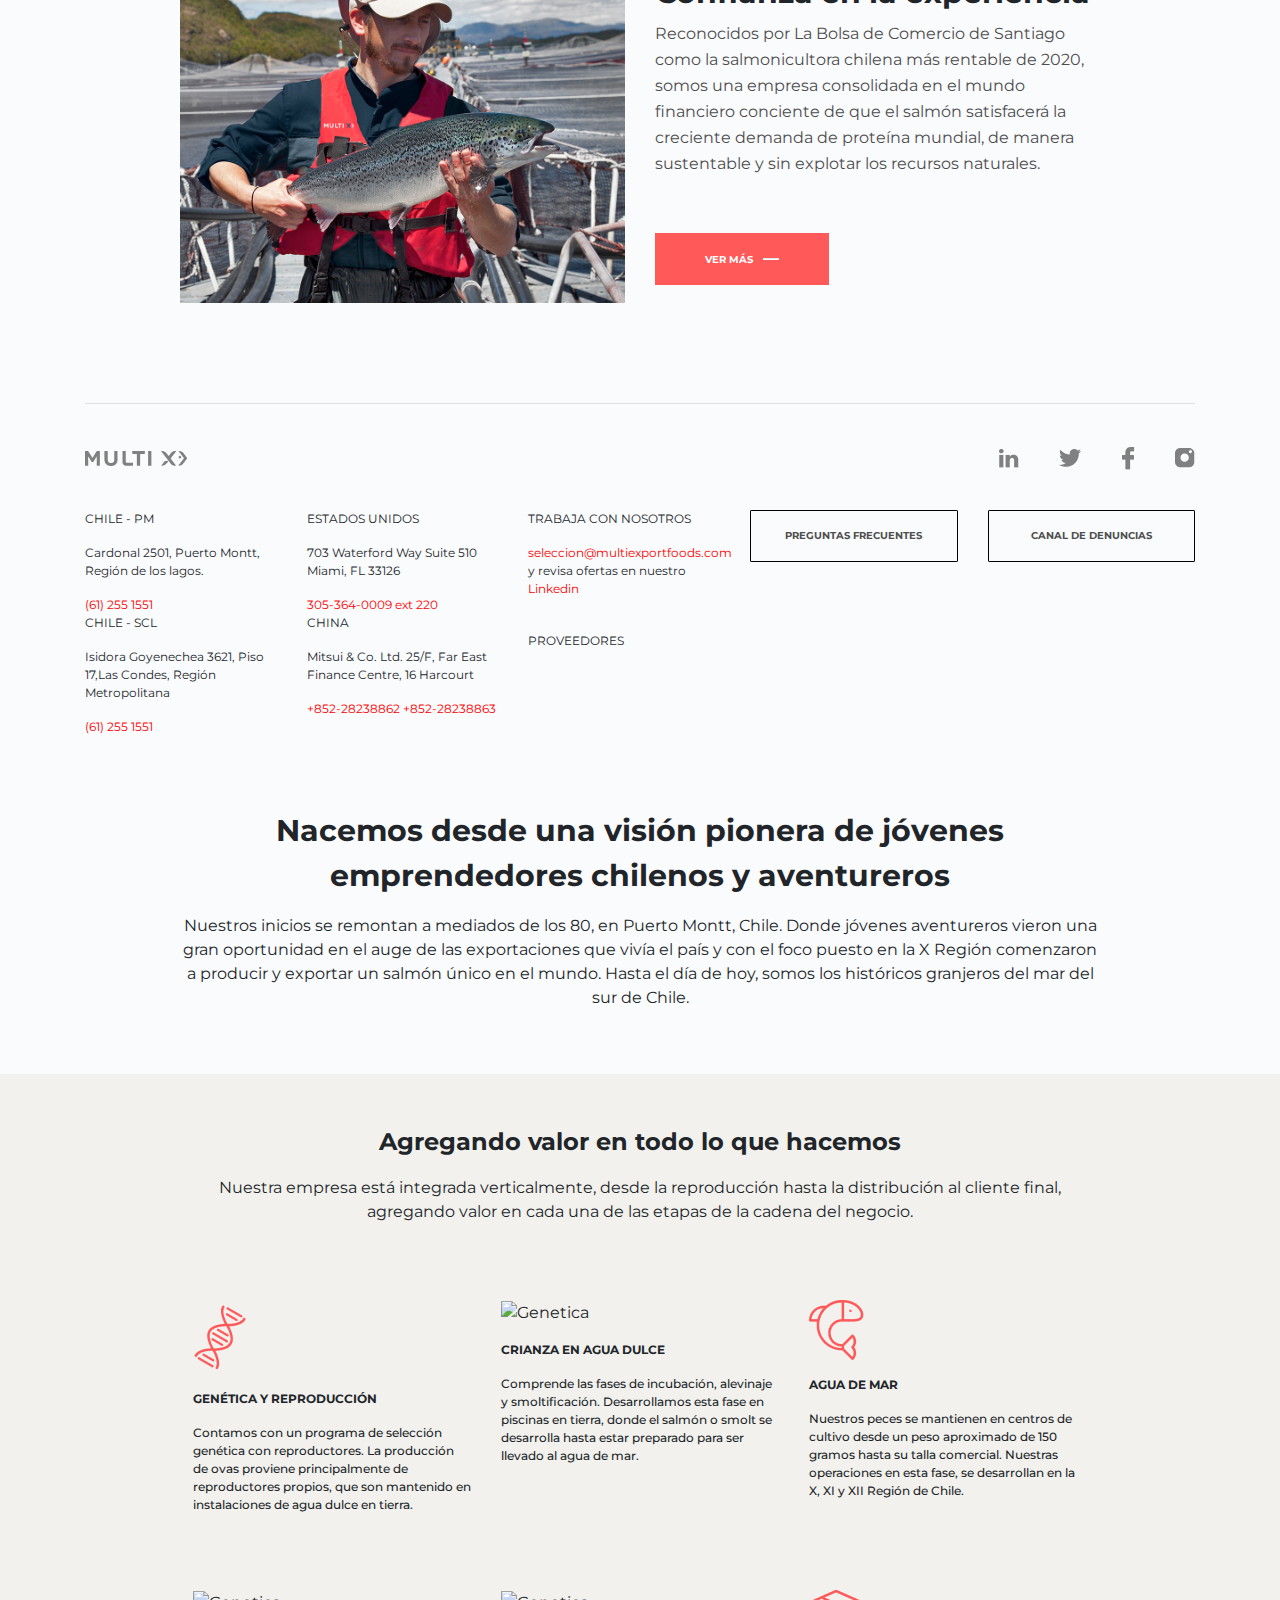
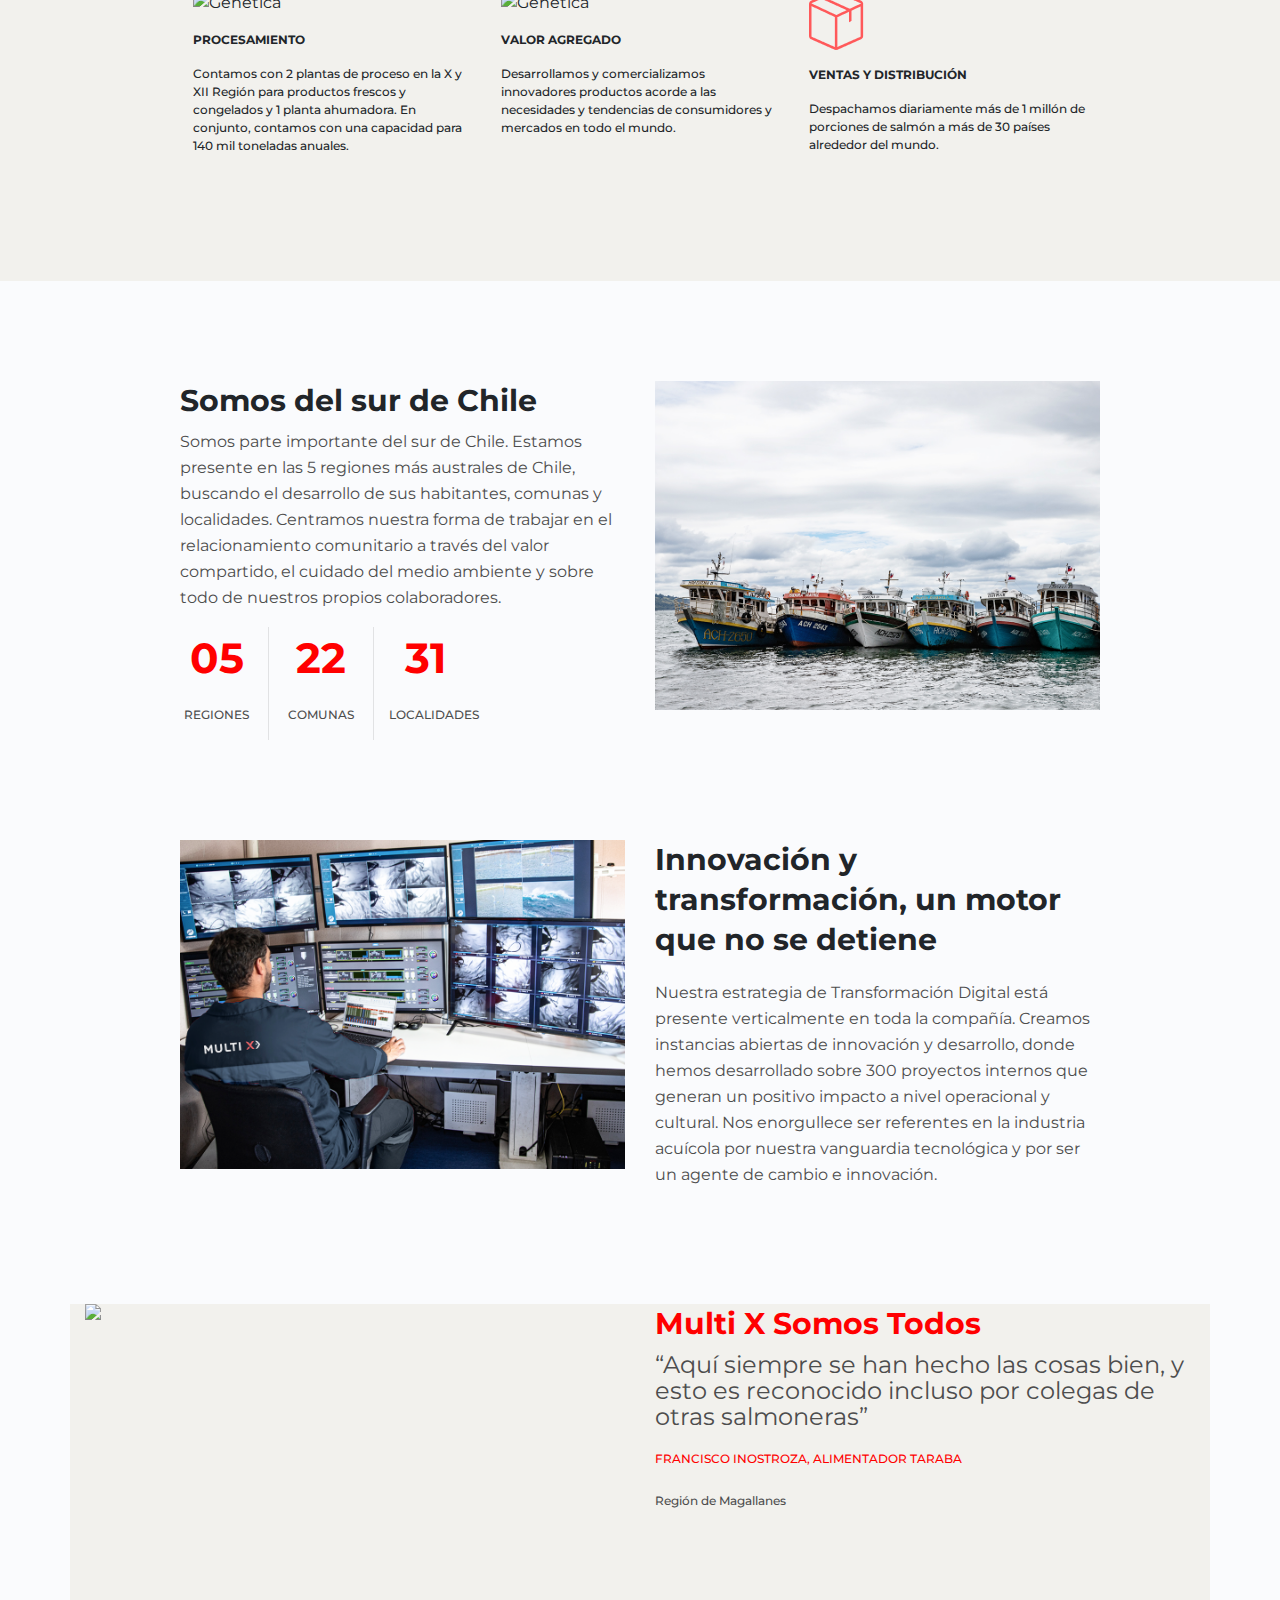
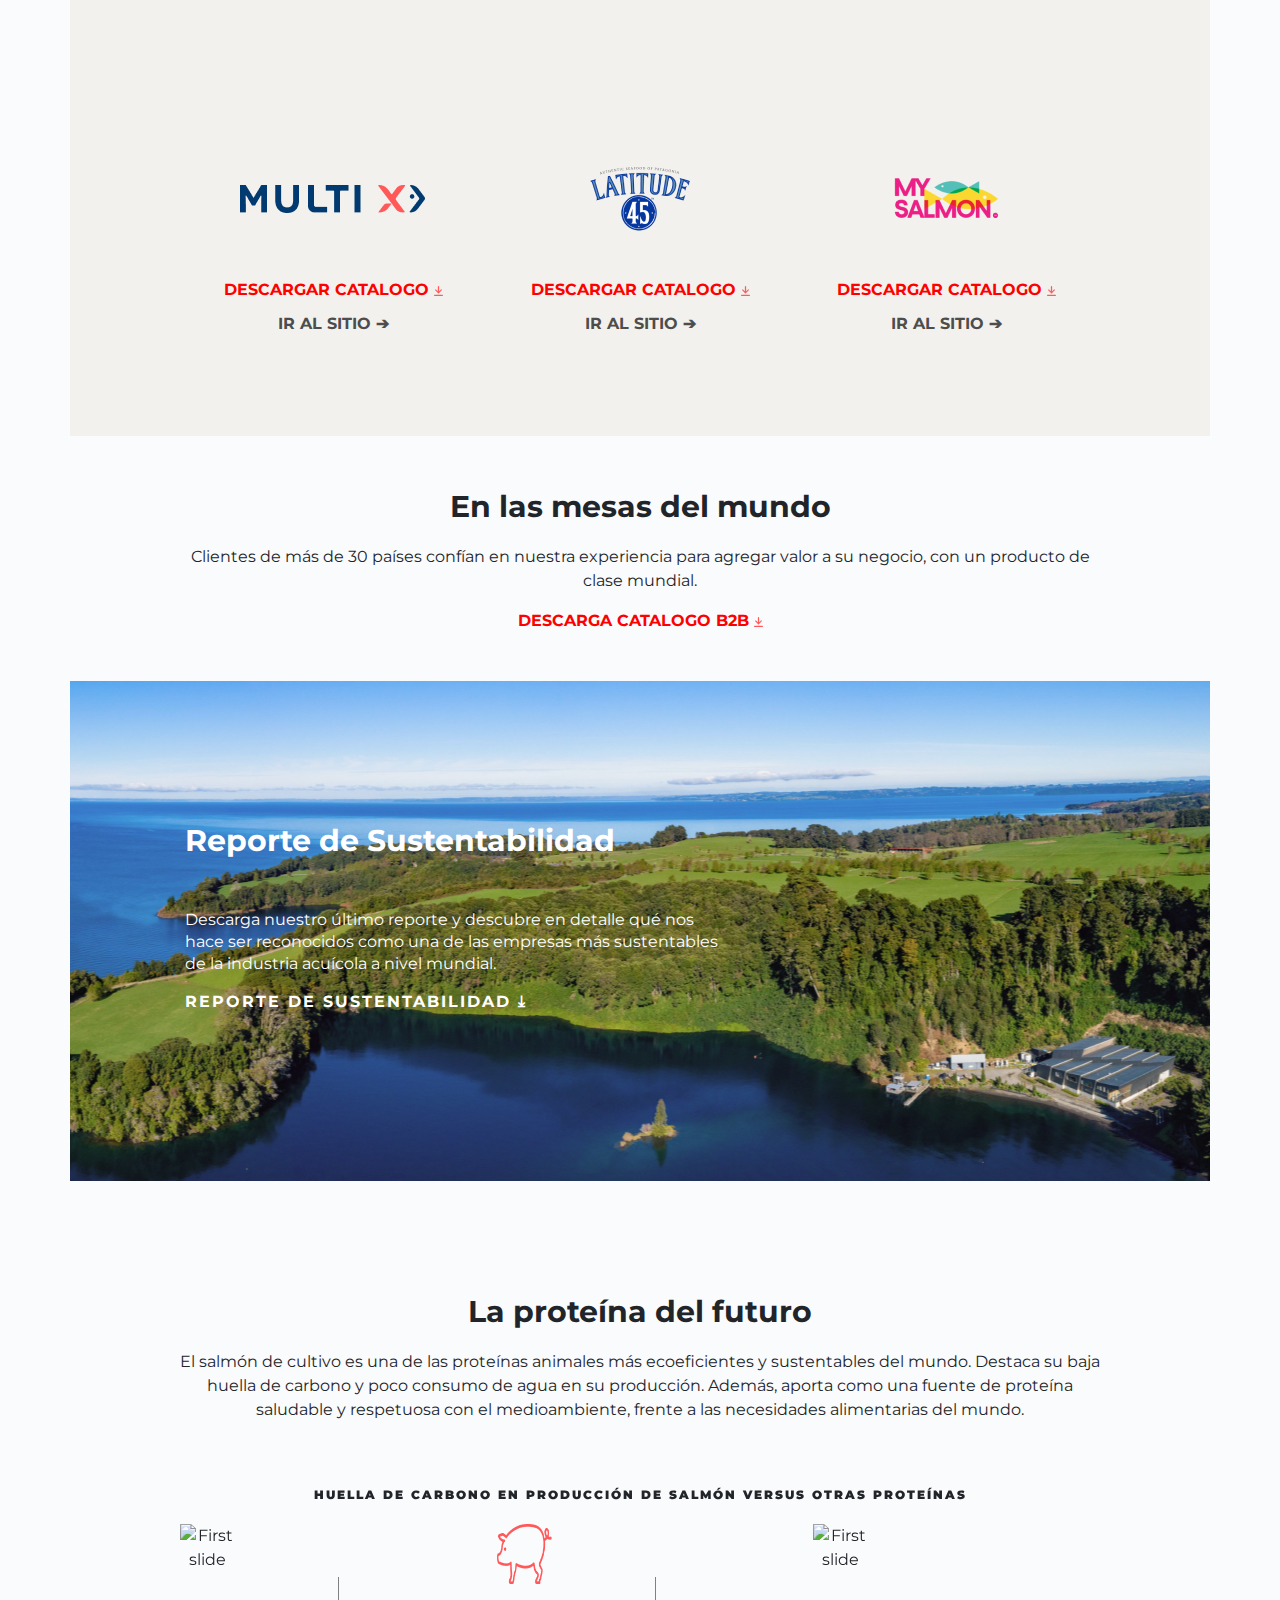
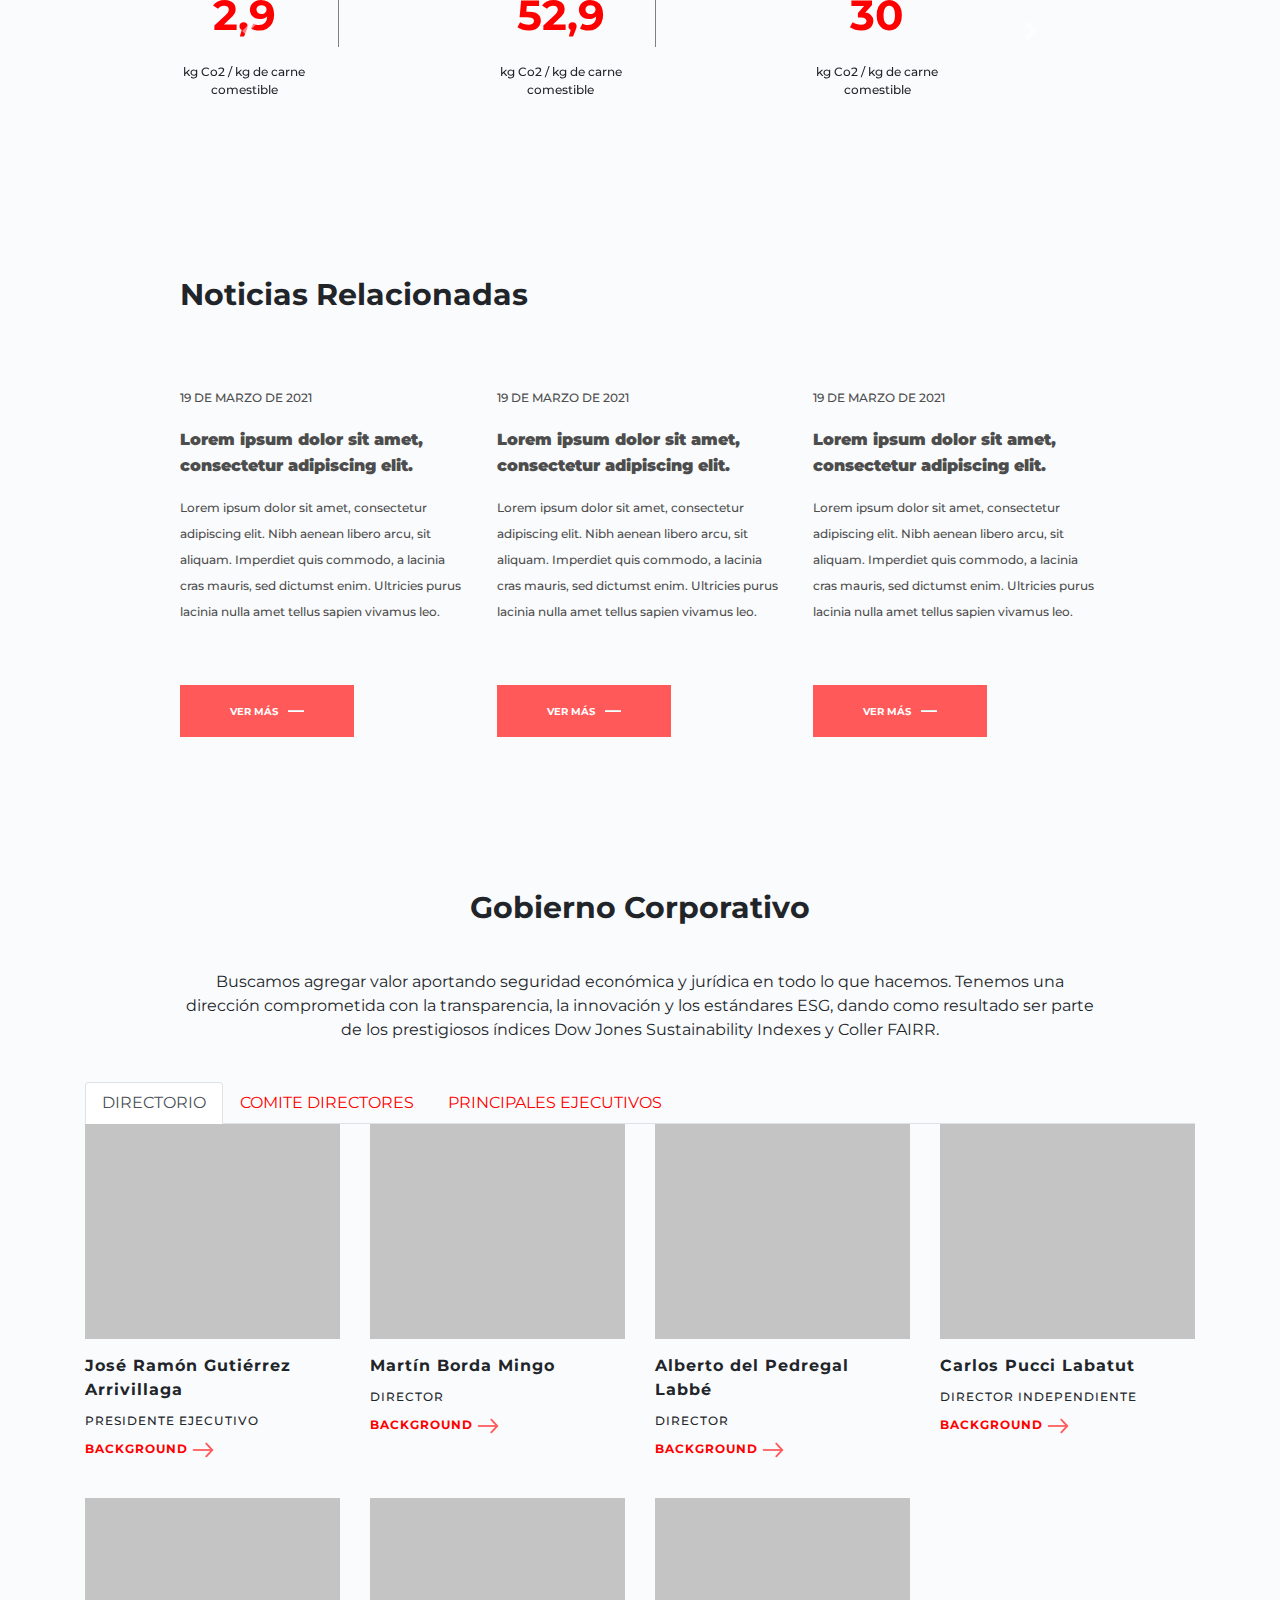
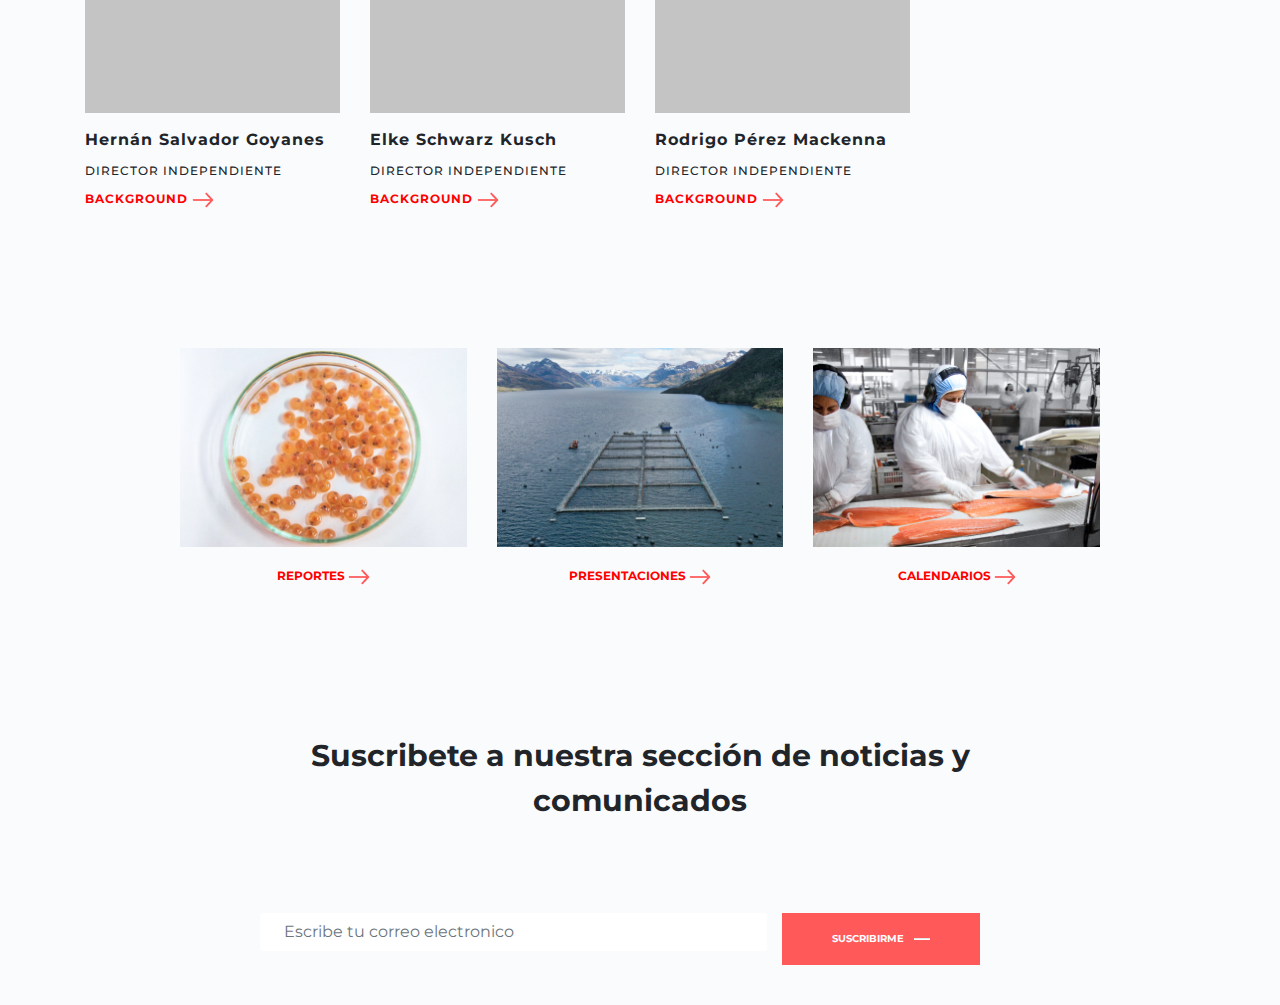
==== commit 4077469f: "Ordenamiento archivos y contrucción home" ====
--- a/index.html
+++ b/index.html
@@ -11,9 +11,8 @@
     <link rel="stylesheet" href="css/hamburgers.css">
     <link rel="stylesheet" href="css/font-awesome.min.css">
     <link rel="stylesheet" href="css/owl.carousel.min.css">
+    <link rel="stylesheet" href="css/helpers.css">
     <link rel="stylesheet" href="css/main.css">
-    <link rel="stylesheet" href="css/helpers.css">
-    <link rel="stylesheet" href="css/chioarc.css">
     <link href="https://fonts.googleapis.com/css?family=Montserrat:100,200,300,400,500,700" rel="stylesheet">
     <script src="js/vendor/jquery-3.3.1.min.js"></script>
     <script src="js/vendor/modernizr-2.8.3.min.js"></script>
--- a/css/main.css
+++ b/css/main.css
@@ -0,0 +1,447 @@
+body{
+	background-color: #FAFBFD;
+}
+*{
+    font-family: Montserrat, sans-serif;
+}
+.corporative-goberment p, .corporative-goberment a{
+  letter-spacing: 1px;
+}
+
+.column_text_left{
+ 	float: left;	
+}
+.column_text_right{
+ 	float: right;	
+}
+.background_transparent{
+ 	background: transparent;	
+}
+.background_normal{
+ 	background: #FAFBFD;	
+}
+.font700{
+	font-weight: 700;	
+}
+.font500{
+	font-weight: 500;	
+}
+.font400{
+	font-weight: 400;	
+}
+.font42{
+	font-size:42px;
+}
+.font30{
+	font-size:30px;
+}
+.font24{
+	font-size:24px;
+}
+.font16{
+	font-size:16px;
+}
+.font12{
+	font-size:12px;
+}
+.font10{
+	font-size:10px;
+}
+.lh24{
+	line-height:24px;
+}
+.border-right--grey-light{
+	border-color: #E1E2E4 !important;
+}
+.bg-grey-light{
+	background:#F2F1ED;
+} 
+.color-grey-light{
+	color:#F2F1ED;
+}
+.color-white {
+    color: white;
+}
+.color-gray {
+    color: #4D4D4D;
+}
+.color-black {
+    color: #000000;
+}
+.vertical-line {
+	display: inline-block;
+  	border-left: 1px solid gray;
+  	height: 70px;
+}
+.column_container_text {
+	line-height: 26px;
+	color: #4D4D4D;
+	text-align: left;
+}
+.column_container_pic {
+	float: left;
+	background: #FAFBFD;
+	width: 500px;
+	padding: 10px;
+	margin-top: 5px;
+}
+.column_container_null {
+	float: left;
+	width: 500px;
+	height: 370px;
+	padding: 10px;
+	margin-top: 5px;
+	color: #4D4D4D;
+}
+.column_container_text_right{
+	width: 498px;
+	padding: 0px;
+	margin-top: 10px;
+	line-height: 10px;
+	color: #FFFFFF;
+	background: transparent;
+	font-weight: 700;
+	font-size: 2em;
+}
+ 
+ .column_container_footer{
+	display: flex;
+	flex-direction:column;
+	width: 250px;
+	padding: 0px;
+	margin-top: 10px;
+	margin-left: 0px;
+	line-height: 10px;
+	color: #FFFFFF;
+	background: #E5E5E5;
+	font-weight: 700;
+	font-size: 2em;
+	text-align: left;
+	}
+.row_container{
+	content: "";
+  	display: flex;
+    flex-flow: row wrap;
+    flex-direction: row ;
+    justify-content: flex-start;
+    align-items: flex-start;
+    background: #FAFBFD;
+    padding-top: 10px;
+  	margin: 0;
+ 	width: 1235px;
+ 	border:0px;
+}
+
+.row_container:after {
+	content: "";
+	display: table;
+	clear: both;
+}
+.flex-item {
+	background: #FAFBFD;
+	padding: 0px;
+	width: 498px;
+	margin-top: 5px;
+	line-height:24px;
+	color: #4D4D4D;
+	font-weight: 400;
+	font-size: 16px;
+	text-align: left;
+}
+.flex-item1 {
+	background: transparent;
+	padding: 0px;
+	width: 498px;
+	margin-top: 5px;
+	line-height:24px;
+	color: #FFFFFF;
+	font-weight: 400;
+	font-size: 16px;
+	text-align: left;
+}
+.btn-link-orange, .btn-link-orange:hover{
+    color: #FF595A;
+}
+.btn-red{
+	display: inline-flex;
+  	align-items: center; 
+	height: 52px; 
+    width: fit-content;
+    padding: 0 50px;
+    background: #FF595A;
+    color: #FFFFFF;
+    border: none;
+    border-radius: 0px;
+    text-align: center; 
+    font-weight: 700;
+  	font-size: 10px;
+}
+.btn-red hr {
+    color: #FFFFFF;
+    height: 1px;
+    width: 16px;
+    background: #FFF;
+    opacity: 1;
+    margin-left: 10px;
+}
+.btn-red:hover{
+    background: #FF595A;
+    color: #FFFFFF;
+    opacity: 0.9;
+}
+.btn-red:visited{
+    background: #FF595A;
+    color: #FFFFFF;
+    opacity: 0.9;
+}
+.btn-white{
+	display: inline-flex;
+  	align-items: center; 
+	width: fit-content;
+	padding: 0 50px;
+	height: 52px; 
+    background: #FFFFFF;
+    color: #FFFFFF;
+    border: none;
+    border-radius: 0px;
+    text-align: center; 
+    font-weight: 700;
+  	font-size: 10px;
+}
+.btn-white hr {
+    color: #FFFFFF;
+    height: 1px;
+    width: 16px;
+    background: #FFF;
+    opacity: 1;
+    margin-left: 10px;
+}
+.btn-white:hover{
+    background: #FFFFFF;
+    color: #4D4D4D;
+    opacity: 0.9;
+}
+.btn-white:visited{
+    background: #FFFFFF;
+    color: #4D4D4D;
+    opacity: 0.9;
+}
+.btn-white-border{
+	display: flex;
+  	align-items: center;
+    justify-content: center;
+    color:#000;
+	height: 52px; 
+    color: #4D4D4D !important;
+    border: 1px solid black;
+    border-radius: 1px;
+    font-weight: 700;
+  	font-size: 10px;
+    font-family: Montserrat, sans-serif;
+}
+.bg-texture{
+	width: 1235px;
+	height: 500px;
+    display: inline;
+    position: static;
+    top:0;
+    width: 100%;
+    align-content: space-between;
+    object-fit: contain;
+}
+.iconoanimal{
+	width:55px;
+	height:60px;
+}
+h2{
+	font-size: 30px;
+	font-weight:700;
+	line-height:40px;
+	background: transparent;
+}
+h2.n1{
+	font-size: 20px;
+	font-weight:700;
+	line-height:40px;
+	background: transparent;
+}
+hr {
+	width: 16px;
+	margin-left: auto;
+	margin-right: auto;
+	height: 2px;
+	opacity: 1;
+}
+hr.new1 {
+	width: 1235px;
+	margin-left: auto;
+	margin-right: auto;
+	height: 2px;
+	opacity: 1;
+	color:"#E1E2E4"
+}
+hr.new1 {
+	width: auto;
+	margin-left: auto;
+	margin-right: auto;
+	height: 2px;
+	opacity: 1;
+	color:"#E1E2E4"
+}
+a:link {
+	color: red;
+	text-decoration: none;
+} 
+a:visited {
+	color: red;
+	text-decoration: none;
+}
+a:hover {
+    color: red;
+    text-decoration: none;
+    background-color: transparent;
+}  
+a.n1:link {
+    color: #4D4D4D;
+    text-decoration: none;
+} 
+a.n1:visited {
+    color: #4D4D4D;
+    text-decoration: none;
+}
+a.n1:hover {
+    color: #4D4D4D;
+    text-decoration: none;
+    background-color: transparent;
+} 
+a.n2:link {
+    color: #FFFFFF;
+    text-decoration: none;
+} 
+a.n2:visited {
+    color: #FFFFFF;
+    text-decoration: none;
+}
+a.n2:hover {
+    color: #FFFFFF;
+    text-decoration: none;
+    background-color: transparent;
+} 
+ul{
+	display: inline-flex;
+  	flex-direction:column;
+  	list-style-type: none;
+    background: #E5E5E5;
+    color: #4D4D4D;
+    border: none;
+    line-height:16px;
+    border-radius: 0px;
+    text-align: left; 
+    font-weight: 500;
+  	font-size: 12px;
+    font-family: Montserrat, sans-serif;
+}
+.banner-text-align-right{
+    background-image: url(../img/H321.png);
+    background-repeat: no-repeat;
+    background-size: cover;
+    background-position: center;
+}
+.banner-text-align-right__text{
+  max-width: 480px;
+}
+.susten{
+    background-image: url(../img/image31.jpg);
+    background-repeat: no-repeat;
+    height: 500px;
+    background-size: cover;
+    background-position: center;
+    line-height: 22px;
+}
+.lettersp20{
+	letter-spacing: 2px;
+}
+	 
+.padding{
+    display: flex;
+    align-content: flex-end;
+    justify-content: flex-end;
+    flex-direction:column; 
+    height:30px;
+    padding: 0px 10px 10px;
+}
+.navigation {
+    display: flex;
+    flex-flow: row wrap;
+    justify-content: flex-end;
+    list-style: none;
+    margin: 0; 
+    flex-direction:column; 
+    height:30px;
+    padding: 0px 10px 10px;
+}
+.container_text_title {
+	display: flex;
+	justify-content:center;
+  	background: #FAFBFD;
+  	width: 600px;
+  	padding: 20px;
+  	margin-top: 70px;
+  	line-height: 40px;
+  	color: #4D4D4D;
+  	font-size: 30px;
+  	text-align: center;
+  	font-family: Montserrat, sans-serif;
+}
+.container_text {
+	display: flex;
+	justify-content:center;
+  	background: #FAFBFD;
+  	width: 815px;
+  	padding: 10px;
+  	margin-top: 10px;
+  	line-height: 24px;
+  	color: #4D4D4D;
+  	font-size: 16px;
+  	text-align: center;
+  	/* Montserrat Bold = 700 */
+  	font-family: Montserrat, sans-serif;
+}
+.center {
+	display: flex;
+	flex-direction: column;
+	justify-content:center;
+	-webkit-flex-wrap: nowrap;
+  	flex-wrap: nowrap;
+
+}
+.square-responsive{
+    width: 100%;
+    height: 0;
+    padding-bottom: 50%;
+    position: relative;
+}
+.square-responsive__inner{
+    width: 100%;
+    height: 100%;
+    position: absolute;
+    top: 0;
+}
+.img-fluid{
+    min-width: 100%;
+}
+.color-red {
+    color: red;
+}
+.bg-whitegray{
+	background:#FAFBFD;
+}
+@media screen and (max-width: 992px) {
+
+}
+@media screen and (max-width: 768px) {
+
+}
+@media screen and (max-width: 576px) {
+
+}